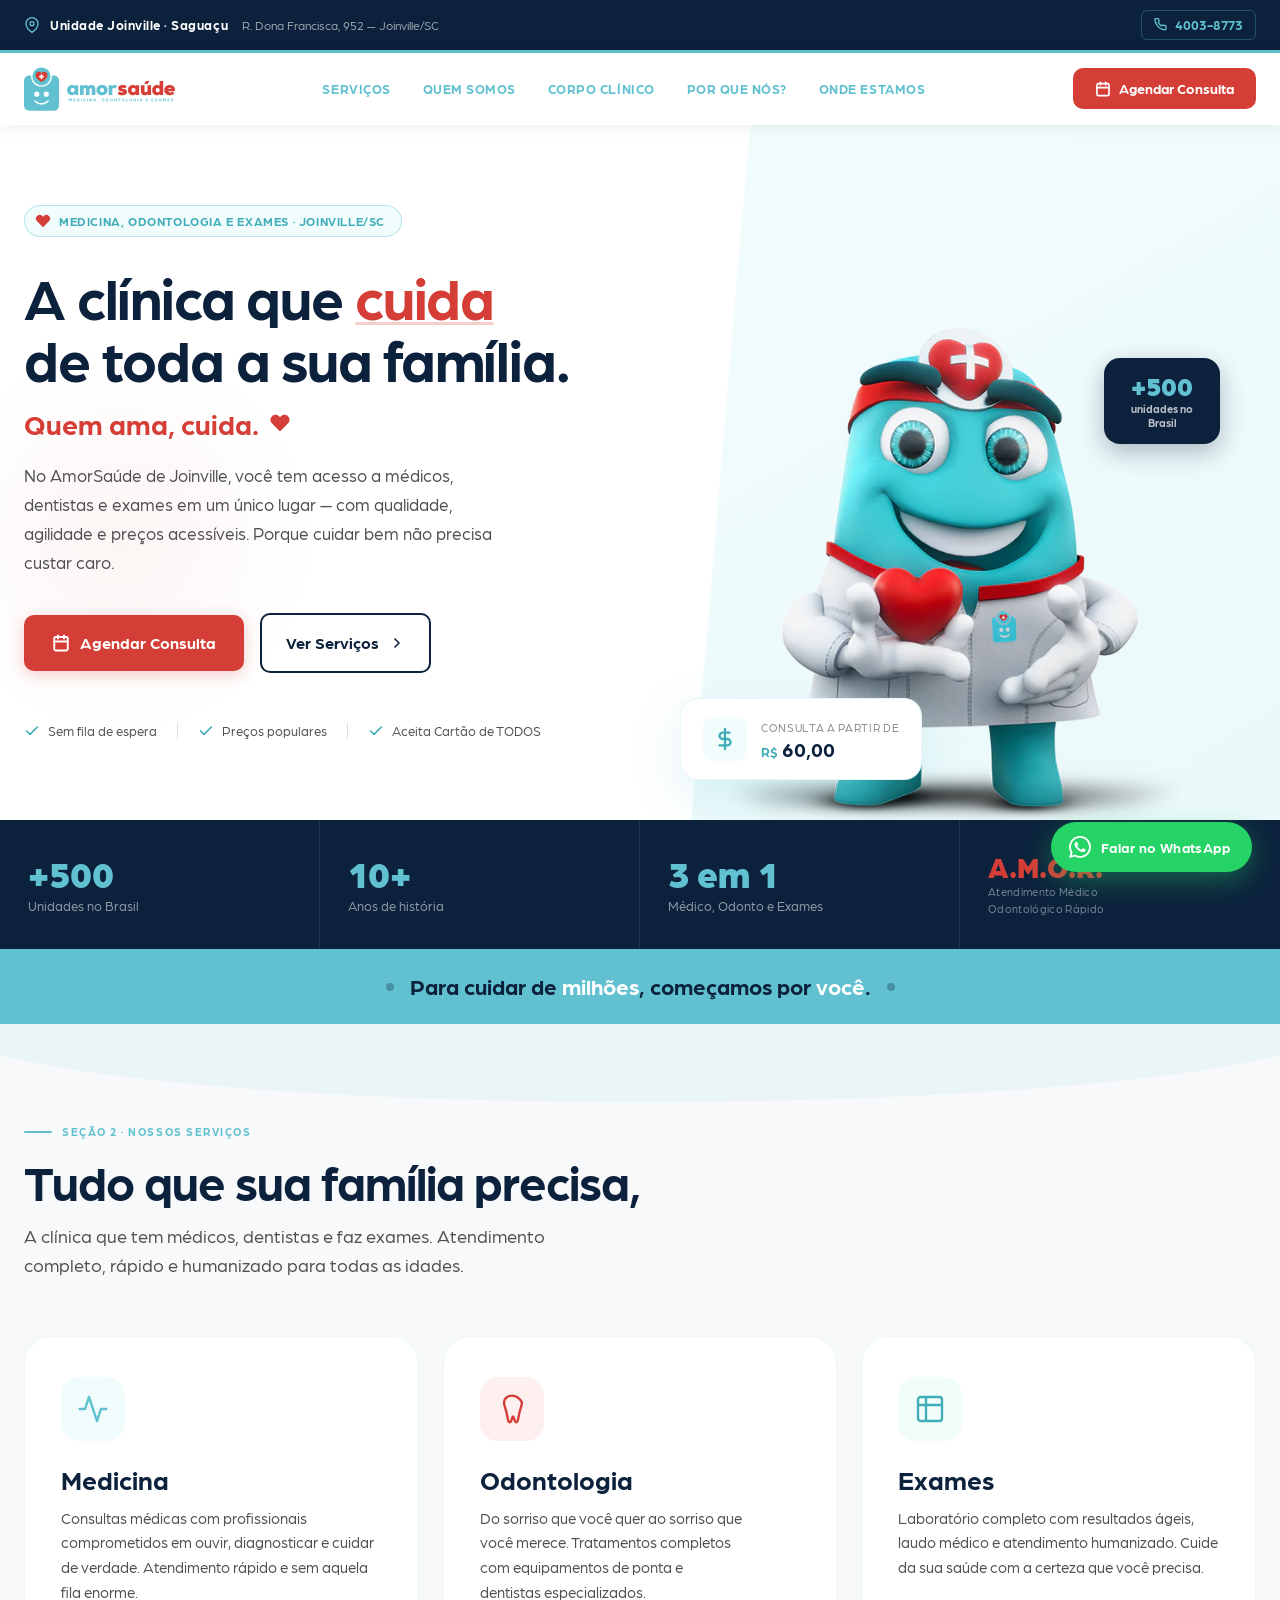
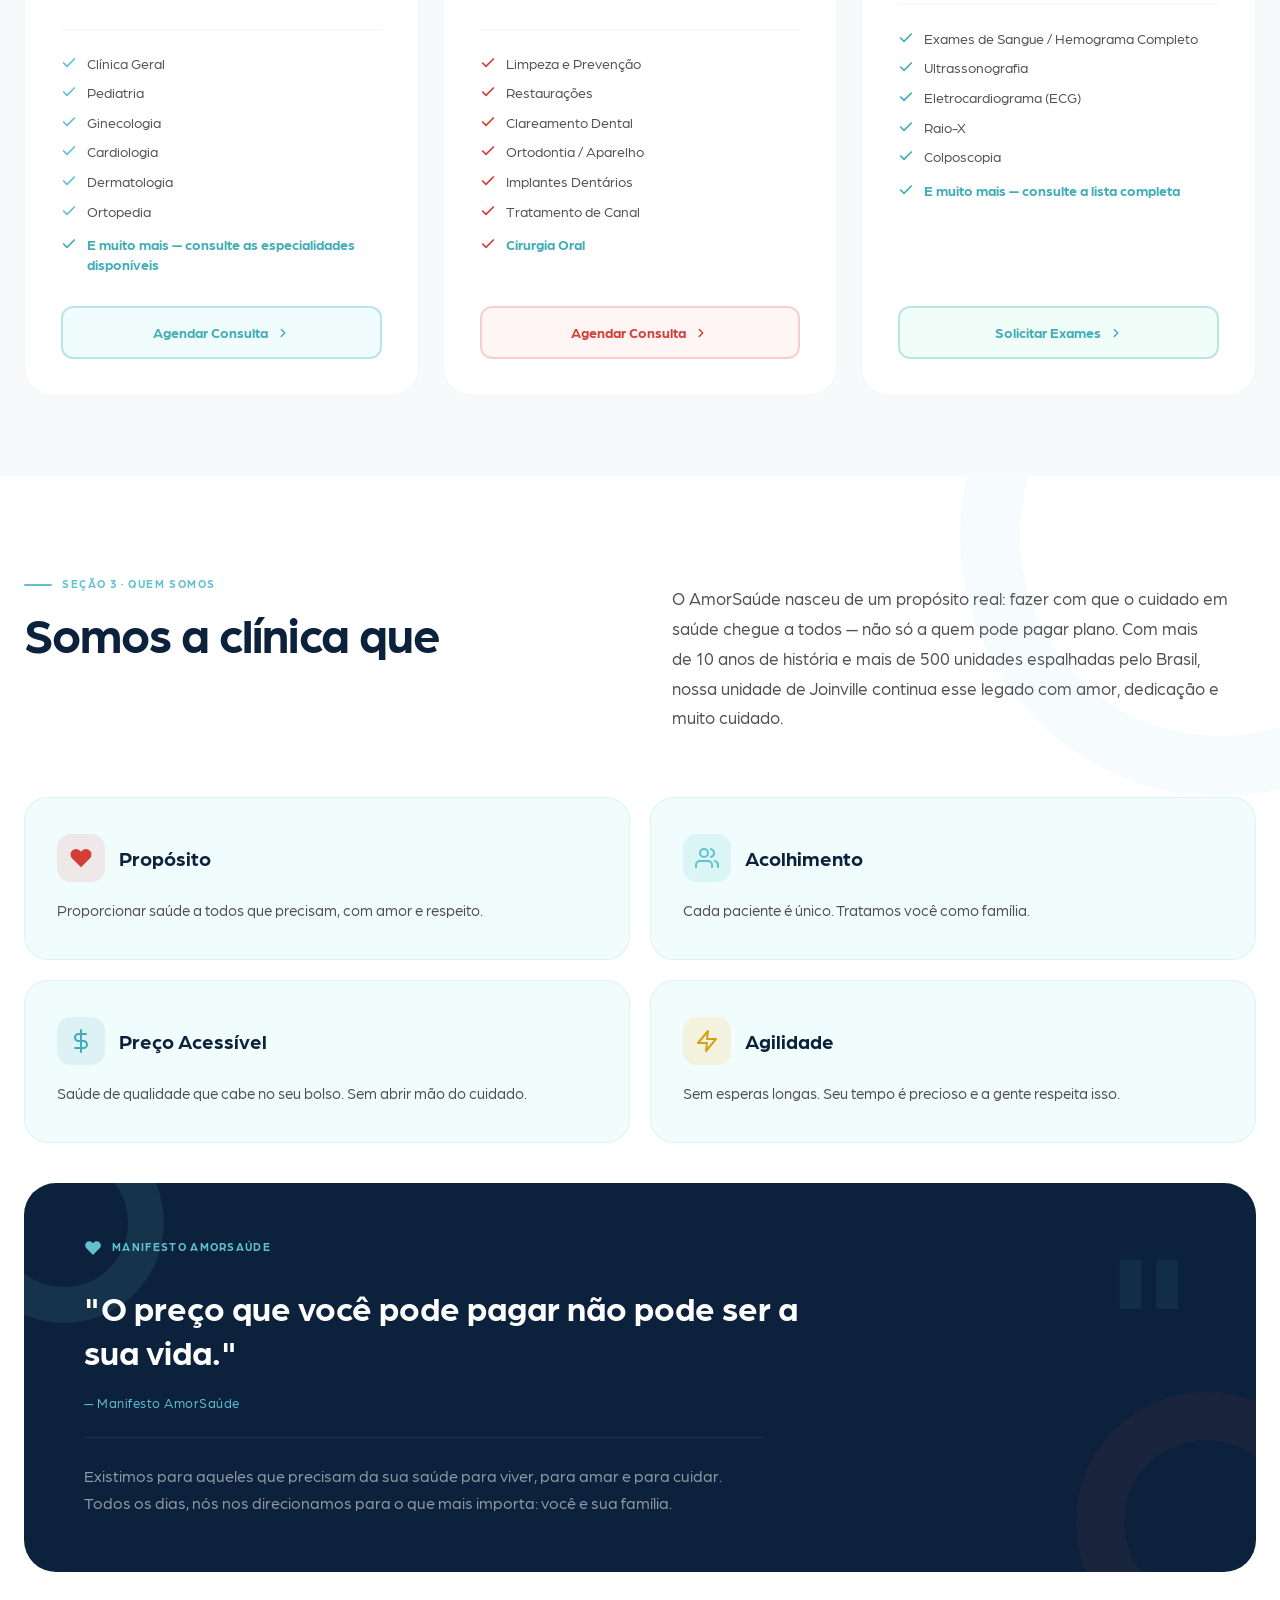
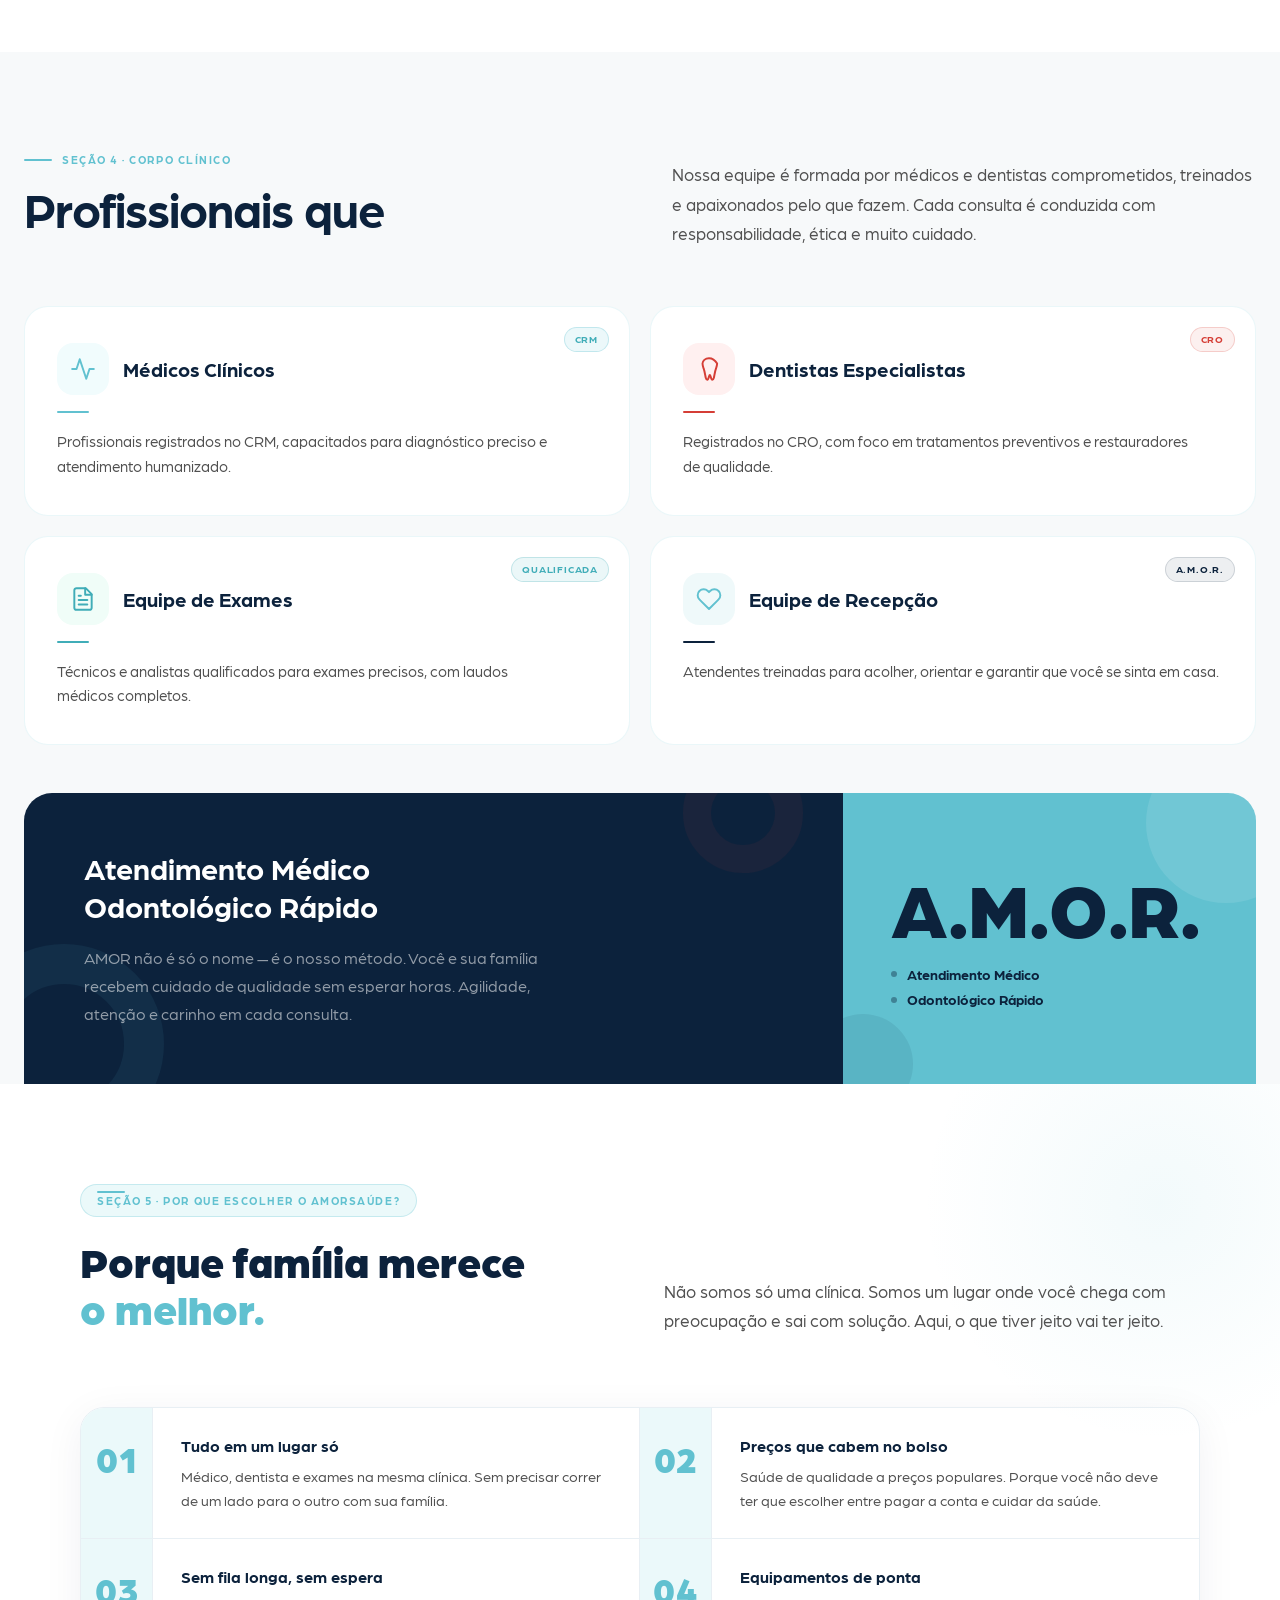
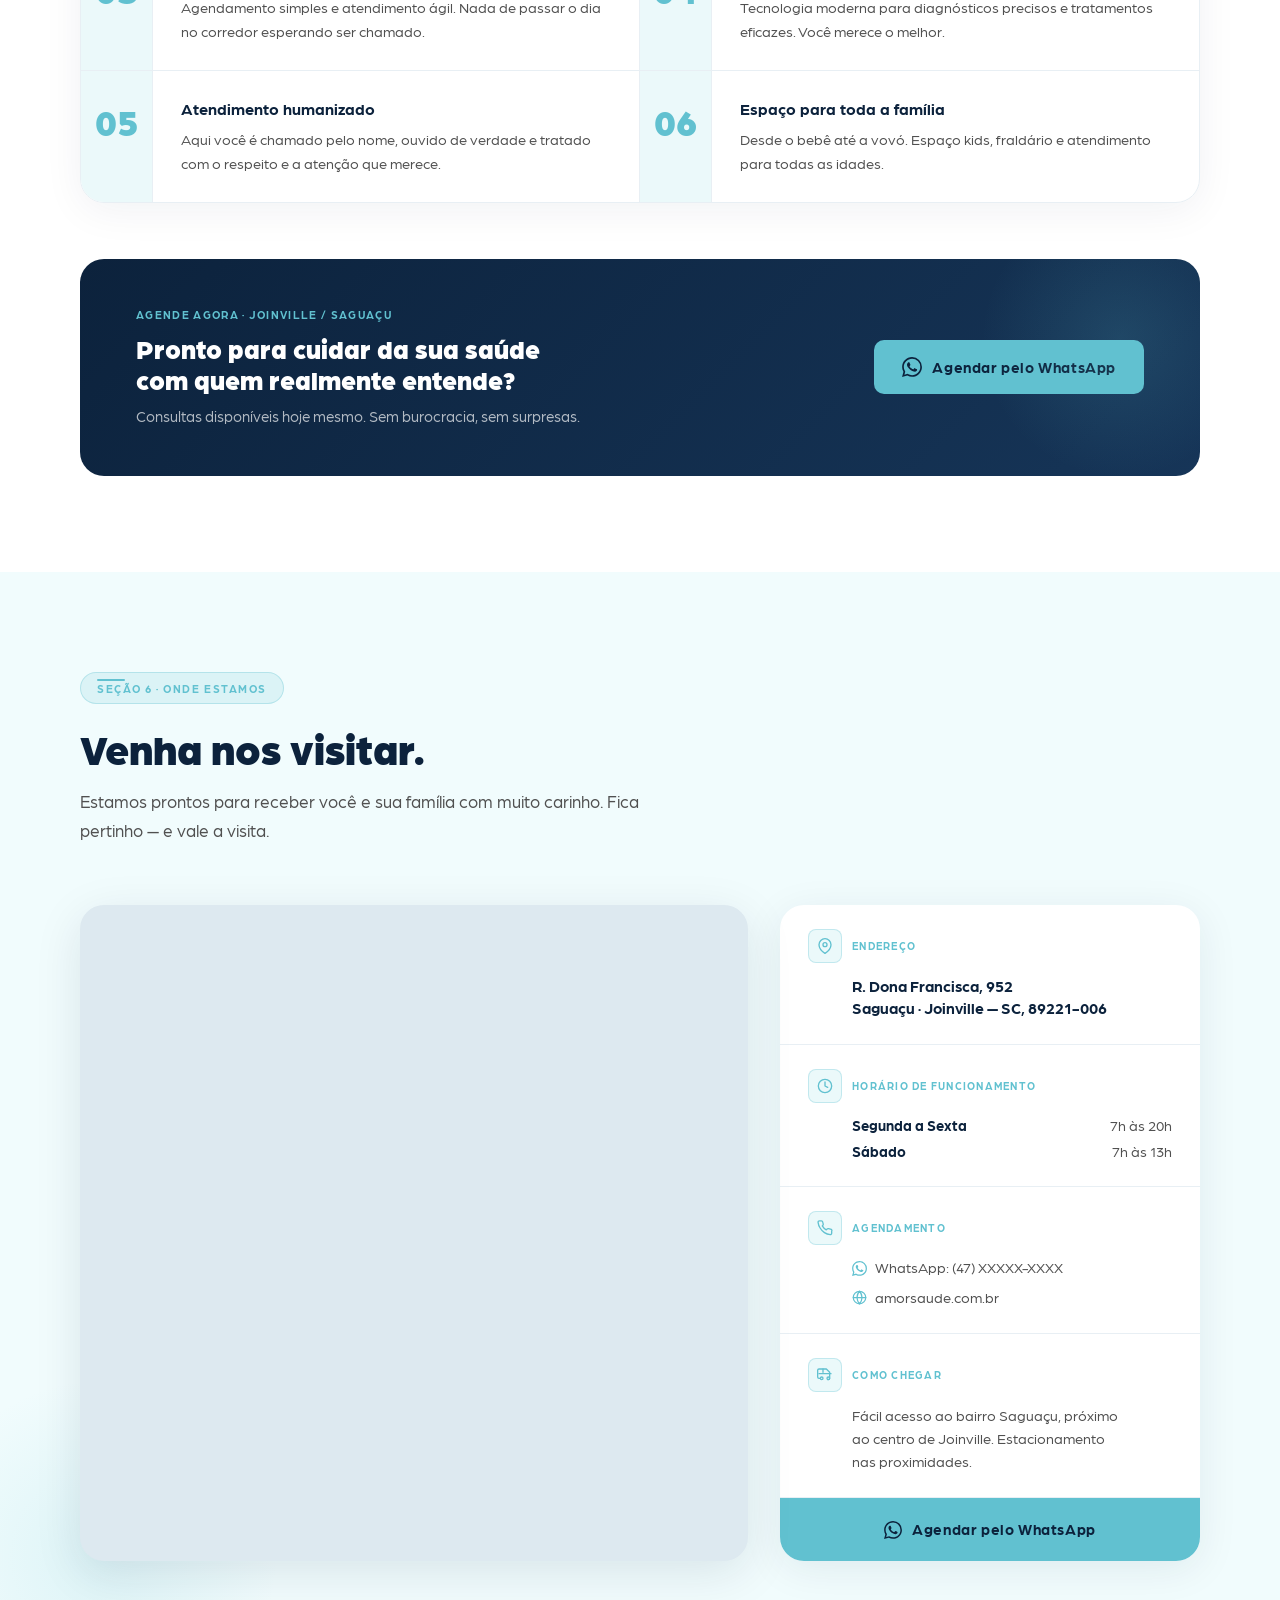
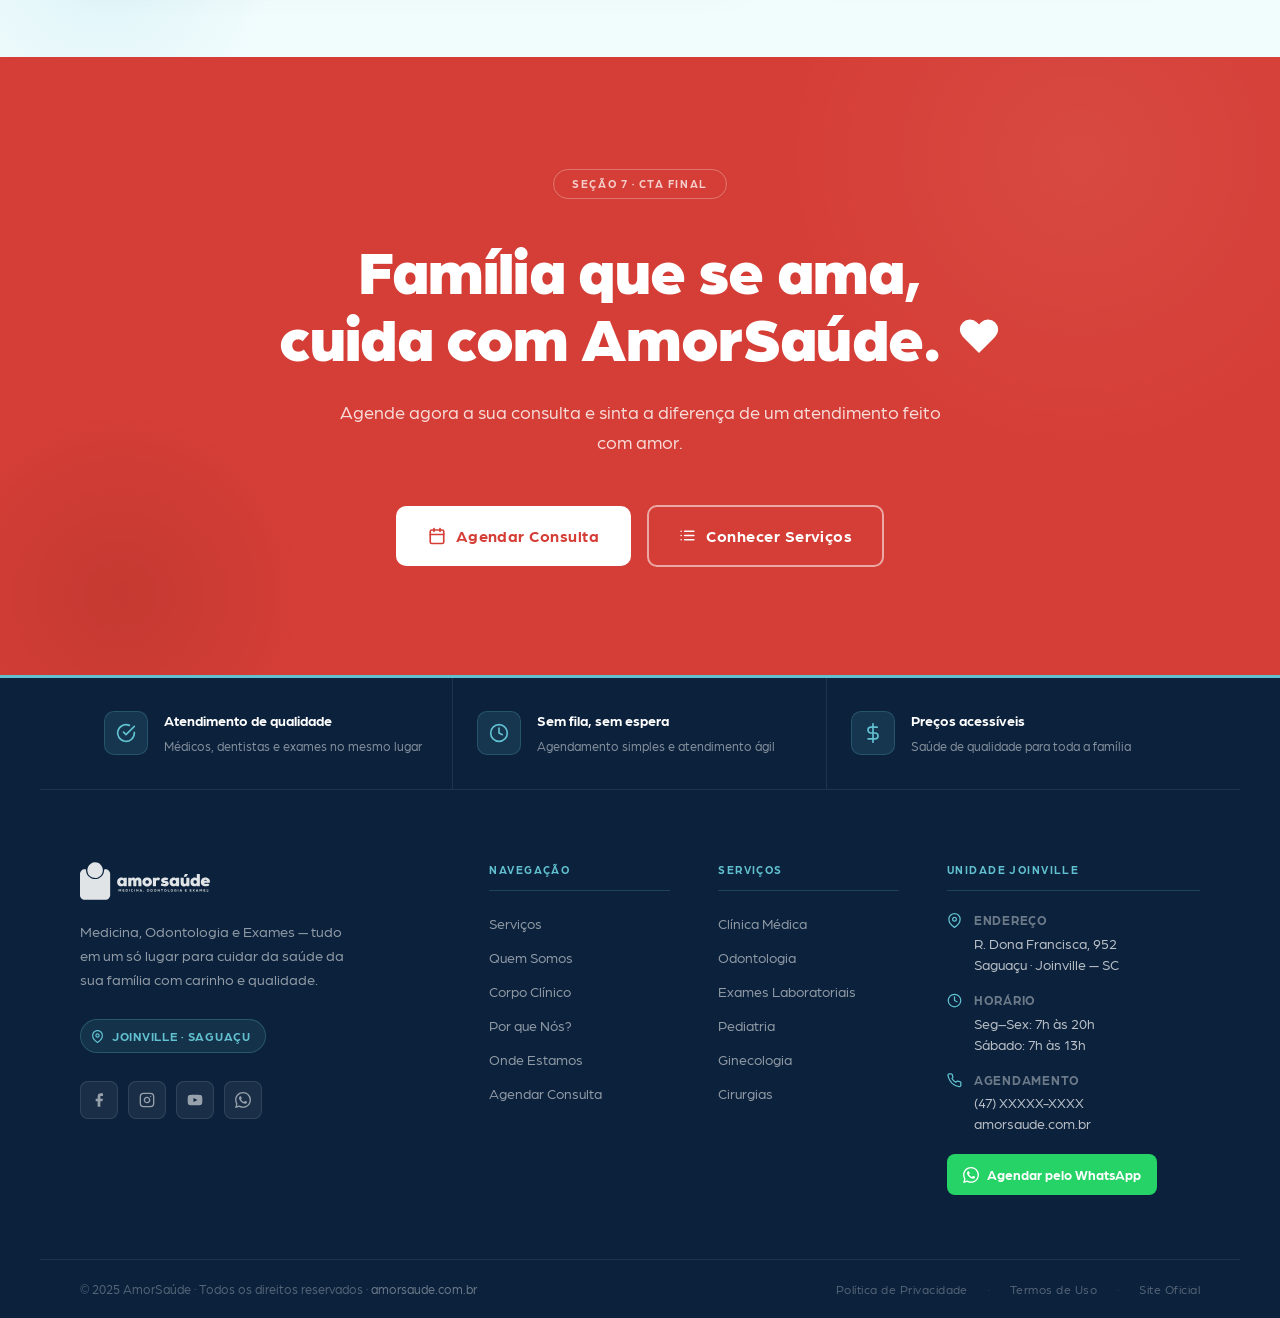
==== landing-joinville.html @ 59fdab43 "primeiro commit" ====
<!DOCTYPE html>
<html lang="pt-BR">
<head>
<meta charset="utf-8"/>
<meta name="viewport" content="width=device-width, initial-scale=1.0"/>
<title>AmorSaúde Joinville · Saguaçu — Medicina, Odontologia e Exames</title>
<meta name="description" content="No AmorSaúde de Joinville, você tem acesso a médicos, dentistas e exames em um único lugar — com qualidade, agilidade e preços acessíveis."/>

<!-- Original AmorSaúde CSS -->
<link href="Design system/amorsaude_extracted/assets/style_74e4cf314fb0.css" media="all" rel="stylesheet" type="text/css"/>

<style>
/* ================================================================
   LANDING PAGE — AmorSaúde Joinville / Saguaçu
   Dobra 1: Hero
   ================================================================ */

/* ── Reset & Base ─────────────────────────────────────────────── */
*, *::before, *::after { box-sizing: border-box; }

body {
  font-family: "arboria", sans-serif;
  background: #fff;
  margin: 0;
  color: #333;
  overflow-x: hidden;
  -webkit-font-smoothing: antialiased;
}

/* ── Custom tokens (landing-specific) ────────────────────────── */
:root {
  --lp-navy:      #0c223c;
  --lp-cyan:      #61c1d0;
  --lp-cyan-lt:   #f1fcfd;
  --lp-cyan-lt2:  #ebf9fa;
  --lp-red:       #d53e36;
  --lp-red-dark:  #9e0c08;
  --lp-green:     #40adb8;
  --lp-gray:      #505050;
  --lp-gray-lt:   #f7f9fa;
  --lp-shadow:    0 4px 24px rgba(97,193,208,0.12);
  --lp-shadow-lg: 0 16px 48px rgba(97,193,208,0.18);
  --lp-radius:    24px;
  --lp-radius-sm: 12px;
  --lp-radius-btn:10px;
  --transition:   all 0.3s ease-in-out;
}

/* ── Scrollbar ────────────────────────────────────────────────── */
::-webkit-scrollbar { width: 6px; }
::-webkit-scrollbar-track { background: var(--lp-cyan-lt); }
::-webkit-scrollbar-thumb { background: var(--lp-cyan); border-radius: 3px; }

/* ================================================================
   TOPBAR — unidade info
   ================================================================ */
.lp-topbar {
  background: var(--lp-navy);
  padding: 10px 0;
  border-bottom: 3px solid var(--lp-cyan);
}
.lp-topbar-inner {
  max-width: 1310px;
  margin: auto;
  padding: 0 24px;
  display: flex;
  align-items: center;
  justify-content: space-between;
  flex-wrap: wrap;
  gap: 8px;
}
.lp-topbar-unit {
  display: flex;
  align-items: center;
  gap: 10px;
}
.lp-topbar-unit svg {
  flex-shrink: 0;
}
.lp-topbar-unit-name {
  font-family: "arboria-bold", sans-serif;
  font-size: 13px;
  color: #fff;
  letter-spacing: 0.04em;
}
.lp-topbar-unit-addr {
  font-family: "arboria", sans-serif;
  font-size: 12px;
  color: rgba(255,255,255,0.6);
  margin-left: 4px;
}
.lp-topbar-phone {
  display: flex;
  align-items: center;
  gap: 8px;
  font-family: "arboria-bold", sans-serif;
  font-size: 13px;
  color: var(--lp-cyan);
  text-decoration: none;
  transition: var(--transition);
  border: 1px solid rgba(97,193,208,0.3);
  border-radius: 6px;
  padding: 4px 12px;
}
.lp-topbar-phone:hover {
  background: rgba(97,193,208,0.1);
  color: var(--lp-cyan);
}

/* ================================================================
   NAVBAR
   ================================================================ */
.lp-nav {
  background: #fff;
  box-shadow: 0 2px 16px rgba(0,0,0,0.07);
  position: sticky;
  top: 0;
  z-index: 999;
  padding: 14px 0;
}
.lp-nav-inner {
  max-width: 1310px;
  margin: auto;
  padding: 0 24px;
  display: flex;
  align-items: center;
  justify-content: space-between;
  gap: 20px;
}
.lp-nav-logo {
  height: 44px;
  width: auto;
  display: block;
  flex-shrink: 0;
}
.lp-nav-links {
  display: flex;
  align-items: center;
  gap: 4px;
}
.lp-nav-link {
  font-family: "arboria-bold", sans-serif;
  font-size: 13px;
  text-transform: uppercase;
  letter-spacing: 0.04em;
  color: var(--lp-cyan);
  text-decoration: none;
  padding: 8px 14px;
  border-radius: 8px;
  transition: var(--transition);
  position: relative;
}
.lp-nav-link::after {
  content: "";
  position: absolute;
  bottom: 4px;
  left: 14px;
  right: 14px;
  height: 1px;
  background: var(--lp-cyan);
  transform: scaleX(0);
  transform-origin: center;
  transition: transform 0.35s ease;
}
.lp-nav-link:hover { color: var(--lp-red); }
.lp-nav-link:hover::after { transform: scaleX(1); background: var(--lp-red); }
.lp-nav-cta {
  font-family: "arboria-bold", sans-serif;
  font-size: 14px;
  color: #fff;
  background: var(--lp-red);
  text-decoration: none;
  padding: 10px 22px;
  border-radius: var(--lp-radius-btn);
  transition: var(--transition);
  white-space: nowrap;
  display: flex;
  align-items: center;
  gap: 8px;
}
.lp-nav-cta:hover {
  background: var(--lp-red-dark);
  color: #fff;
  transform: translateY(-1px);
  box-shadow: 0 6px 18px rgba(213,62,54,0.3);
}
.lp-nav-hamburger {
  display: none;
  background: none;
  border: none;
  cursor: pointer;
  padding: 4px;
  color: var(--lp-navy);
}

/* ================================================================
   HERO SECTION
   ================================================================ */
.lp-hero {
  background: #fff;
  position: relative;
  overflow: hidden;
  padding-bottom: 0;
}

/* Decorative blobs */
.lp-hero::before {
  content: "";
  position: absolute;
  top: -120px;
  right: -120px;
  width: 580px;
  height: 580px;
  background: radial-gradient(circle, rgba(97,193,208,0.10) 0%, rgba(97,193,208,0) 70%);
  border-radius: 50%;
  pointer-events: none;
  z-index: 0;
}
.lp-hero::after {
  content: "";
  position: absolute;
  bottom: 80px;
  left: -80px;
  width: 400px;
  height: 400px;
  background: radial-gradient(circle, rgba(213,62,54,0.05) 0%, rgba(213,62,54,0) 70%);
  border-radius: 50%;
  pointer-events: none;
  z-index: 0;
}

/* Decorative vertical stripe */
.lp-hero-stripe {
  position: absolute;
  top: 0;
  right: 0;
  width: 46%;
  height: 100%;
  background: linear-gradient(150deg, var(--lp-cyan-lt) 0%, var(--lp-cyan-lt2) 100%);
  z-index: 0;
  clip-path: polygon(10% 0, 100% 0, 100% 100%, 0% 100%);
}

/* Hero inner */
.lp-hero-inner {
  max-width: 1310px;
  margin: auto;
  padding: 80px 24px 0;
  display: grid;
  grid-template-columns: 1fr 1fr;
  gap: 48px;
  align-items: center;
  position: relative;
  z-index: 1;
  min-height: 600px;
}

/* ── Left: copy ───────────────────────────────────────────────── */
.lp-hero-copy {
  padding-right: 32px;
  padding-bottom: 80px;
}

/* Badge */
.lp-hero-badge {
  display: inline-flex;
  align-items: center;
  gap: 8px;
  background: var(--lp-cyan-lt);
  border: 1px solid rgba(97,193,208,0.4);
  border-radius: 100px;
  padding: 6px 16px 6px 10px;
  font-family: "arboria-bold", sans-serif;
  font-size: 12px;
  letter-spacing: 0.05em;
  color: var(--lp-green);
  text-transform: uppercase;
  margin-bottom: 28px;
}
.lp-hero-badge svg {
  flex-shrink: 0;
}

/* H1 */
.lp-hero-h1 {
  font-family: "arboria-bold", sans-serif;
  font-size: clamp(36px, 4.5vw, 58px);
  line-height: 1.08;
  color: var(--lp-navy);
  margin: 0 0 16px;
  letter-spacing: -0.02em;
}
.lp-hero-h1 .highlight {
  color: var(--lp-red);
  position: relative;
  display: inline-block;
}
.lp-hero-h1 .highlight::after {
  content: "";
  position: absolute;
  bottom: 2px;
  left: 0;
  right: 0;
  height: 3px;
  background: var(--lp-red);
  border-radius: 2px;
  opacity: 0.25;
}

/* Impact phrase */
.lp-hero-impact {
  font-family: "arboria-bold", sans-serif;
  font-size: clamp(20px, 2.5vw, 28px);
  color: var(--lp-red);
  margin: 0 0 20px;
  display: flex;
  align-items: center;
  gap: 10px;
  line-height: 1.3;
}
.lp-hero-impact svg {
  flex-shrink: 0;
  animation: heartbeat 1.8s ease-in-out infinite;
}
@keyframes heartbeat {
  0%, 100% { transform: scale(1); }
  14% { transform: scale(1.2); }
  28% { transform: scale(1); }
  42% { transform: scale(1.15); }
  56% { transform: scale(1); }
}

/* Body */
.lp-hero-body {
  font-family: "arboria", sans-serif;
  font-size: 17px;
  line-height: 1.7;
  color: var(--lp-gray);
  margin: 0 0 36px;
  max-width: 500px;
}

/* CTAs */
.lp-hero-ctas {
  display: flex;
  align-items: center;
  gap: 16px;
  flex-wrap: wrap;
  margin-bottom: 48px;
}

.lp-btn-primary {
  display: inline-flex;
  align-items: center;
  gap: 10px;
  font-family: "arboria-bold", sans-serif;
  font-size: 16px;
  color: #fff;
  background: var(--lp-red);
  text-decoration: none;
  padding: 16px 28px;
  border-radius: var(--lp-radius-btn);
  transition: var(--transition);
  white-space: nowrap;
  cursor: pointer;
  border: none;
  box-shadow: 0 4px 16px rgba(213,62,54,0.25);
}
.lp-btn-primary:hover {
  background: var(--lp-red-dark);
  color: #fff;
  transform: translateY(-2px);
  box-shadow: 0 8px 24px rgba(213,62,54,0.35);
}

.lp-btn-secondary {
  display: inline-flex;
  align-items: center;
  gap: 10px;
  font-family: "arboria-bold", sans-serif;
  font-size: 16px;
  color: var(--lp-navy);
  background: transparent;
  text-decoration: none;
  padding: 16px 24px;
  border-radius: var(--lp-radius-btn);
  border: 2px solid var(--lp-navy);
  transition: var(--transition);
  white-space: nowrap;
  cursor: pointer;
}
.lp-btn-secondary:hover {
  background: var(--lp-navy);
  color: #fff;
}

/* Trust row (below CTAs) */
.lp-hero-trust {
  display: flex;
  align-items: center;
  gap: 20px;
  flex-wrap: wrap;
}
.lp-trust-item {
  display: flex;
  align-items: center;
  gap: 8px;
  font-family: "arboria", sans-serif;
  font-size: 13px;
  color: var(--lp-gray);
}
.lp-trust-item svg {
  color: var(--lp-green);
  flex-shrink: 0;
}
.lp-trust-divider {
  width: 1px;
  height: 16px;
  background: #ddd;
}

/* ── Right: image ─────────────────────────────────────────────── */
.lp-hero-image {
  position: relative;
  display: flex;
  align-items: flex-end;
  justify-content: center;
  height: 100%;
  min-height: 500px;
}

.lp-hero-img-wrap {
  position: relative;
  z-index: 2;
  width: 100%;
  max-width: 480px;
}

.lp-hero-img-main {
  width: 100%;
  height: auto;
  display: block;
  border-radius: var(--lp-radius) var(--lp-radius) 0 0;
  object-fit: cover;
}

/* Floating card: preço */
.lp-hero-float-card {
  position: absolute;
  bottom: 40px;
  left: -40px;
  background: #fff;
  border-radius: 18px;
  padding: 18px 22px;
  box-shadow: var(--lp-shadow-lg);
  display: flex;
  align-items: center;
  gap: 14px;
  z-index: 10;
  border: 1px solid rgba(97,193,208,0.15);
  animation: floatY 4s ease-in-out infinite;
}
@keyframes floatY {
  0%, 100% { transform: translateY(0); }
  50% { transform: translateY(-8px); }
}
.lp-float-icon {
  width: 44px;
  height: 44px;
  background: var(--lp-cyan-lt);
  border-radius: 12px;
  display: flex;
  align-items: center;
  justify-content: center;
  flex-shrink: 0;
}
.lp-float-label {
  font-family: "arboria", sans-serif;
  font-size: 11px;
  color: #888;
  text-transform: uppercase;
  letter-spacing: 0.06em;
  margin-bottom: 3px;
}
.lp-float-value {
  font-family: "arboria-bold", sans-serif;
  font-size: 20px;
  color: var(--lp-navy);
  line-height: 1;
}
.lp-float-value span {
  font-size: 13px;
  color: var(--lp-green);
}

/* Floating badge: selos */
.lp-hero-float-badge {
  position: absolute;
  top: 32px;
  right: -20px;
  background: var(--lp-navy);
  border-radius: 16px;
  padding: 14px 18px;
  box-shadow: 0 8px 24px rgba(12,34,60,0.3);
  display: flex;
  flex-direction: column;
  align-items: center;
  gap: 4px;
  z-index: 10;
  animation: floatY 4s ease-in-out infinite;
  animation-delay: 2s;
}
.lp-float-badge-number {
  font-family: "arboria-black", sans-serif;
  font-size: 26px;
  color: var(--lp-cyan);
  line-height: 1;
}
.lp-float-badge-text {
  font-family: "arboria-bold", sans-serif;
  font-size: 11px;
  color: rgba(255,255,255,0.7);
  text-align: center;
  max-width: 80px;
  line-height: 1.3;
}

/* ================================================================
   STATS BAR
   ================================================================ */
.lp-stats-bar {
  background: var(--lp-navy);
  padding: 0;
  position: relative;
  z-index: 2;
}

.lp-stats-inner {
  max-width: 1310px;
  margin: auto;
  display: grid;
  grid-template-columns: repeat(4, 1fr);
}

.lp-stat-item {
  padding: 32px 28px;
  display: flex;
  flex-direction: column;
  align-items: flex-start;
  justify-content: center;
  border-right: 1px solid rgba(255,255,255,0.08);
  position: relative;
  overflow: hidden;
  transition: var(--transition);
  cursor: default;
}
.lp-stat-item:last-child { border-right: none; }
.lp-stat-item::before {
  content: "";
  position: absolute;
  bottom: 0;
  left: 0;
  right: 0;
  height: 3px;
  background: var(--lp-cyan);
  transform: scaleX(0);
  transform-origin: left;
  transition: transform 0.4s ease;
}
.lp-stat-item:hover::before { transform: scaleX(1); }
.lp-stat-item:hover { background: rgba(97,193,208,0.06); }

.lp-stat-number {
  font-family: "arboria-black", sans-serif;
  font-size: 36px;
  line-height: 1;
  color: var(--lp-cyan);
  margin-bottom: 6px;
}
.lp-stat-label {
  font-family: "arboria", sans-serif;
  font-size: 13px;
  color: rgba(255,255,255,0.55);
  line-height: 1.4;
}
.lp-stat-acro {
  font-family: "arboria-black", sans-serif;
  font-size: 28px;
  color: var(--lp-red);
  line-height: 1;
  margin-bottom: 4px;
}
.lp-stat-acro-full {
  font-family: "arboria", sans-serif;
  font-size: 11px;
  color: rgba(255,255,255,0.45);
  letter-spacing: 0.03em;
  line-height: 1.5;
}

/* ================================================================
   CLOSING STRIP
   ================================================================ */
.lp-closing-strip {
  background: var(--lp-cyan);
  padding: 22px 24px;
  display: flex;
  align-items: center;
  justify-content: center;
  gap: 16px;
}
.lp-closing-text {
  font-family: "arboria-bold", sans-serif;
  font-size: clamp(16px, 2vw, 22px);
  color: var(--lp-navy);
  text-align: center;
  line-height: 1.4;
}
.lp-closing-text em {
  font-style: normal;
  color: #fff;
}
.lp-closing-dot {
  width: 8px;
  height: 8px;
  background: var(--lp-navy);
  border-radius: 50%;
  flex-shrink: 0;
  opacity: 0.3;
}

/* ================================================================
   RESPONSIVE
   ================================================================ */
@media (max-width: 992px) {
  .lp-hero-inner {
    grid-template-columns: 1fr;
    padding: 60px 24px 0;
    min-height: auto;
  }
  .lp-hero-stripe {
    display: none;
  }
  .lp-hero-copy {
    padding-right: 0;
    padding-bottom: 0;
  }
  .lp-hero-image {
    min-height: 380px;
    justify-content: center;
  }
  .lp-hero-float-card {
    left: 0;
    bottom: 20px;
  }
  .lp-hero-float-badge {
    right: 0;
  }
  .lp-stats-inner {
    grid-template-columns: repeat(2, 1fr);
  }
  .lp-stat-item:nth-child(2) { border-right: none; }
  .lp-stat-item:nth-child(3) { border-top: 1px solid rgba(255,255,255,0.08); }
  .lp-stat-item:nth-child(4) { border-top: 1px solid rgba(255,255,255,0.08); }
  .lp-nav-links { display: none; }
  .lp-nav-hamburger { display: flex; }
}

@media (max-width: 640px) {
  .lp-hero-h1 { font-size: 32px; }
  .lp-hero-img-wrap { max-width: 320px; }
  .lp-stats-inner { grid-template-columns: 1fr 1fr; }
  .lp-stat-item { padding: 22px 18px; }
  .lp-stat-number { font-size: 28px; }
  .lp-topbar-unit-addr { display: none; }
  .lp-hero-float-card { display: none; }
  .lp-hero-float-badge { display: none; }
  .lp-hero-trust { flex-direction: column; align-items: flex-start; gap: 10px; }
  .lp-trust-divider { display: none; }
}

@media (max-width: 480px) {
  .lp-hero-inner { padding: 40px 16px 0; }
  .lp-stats-inner { grid-template-columns: 1fr; }
  .lp-stat-item { border-right: none !important; border-bottom: 1px solid rgba(255,255,255,0.08); }
  .lp-stat-item:last-child { border-bottom: none; }
  .lp-hero-ctas { flex-direction: column; }
  .lp-btn-primary, .lp-btn-secondary { width: 100%; justify-content: center; }
}

/* ── Animate on scroll (CSS only via intersection) ────────────── */
@keyframes fadeUp {
  from { opacity: 0; transform: translateY(24px); }
  to   { opacity: 1; transform: translateY(0); }
}
.lp-anim {
  animation: fadeUp 0.7s ease both;
}
.lp-anim-d1 { animation-delay: 0.1s; }
.lp-anim-d2 { animation-delay: 0.2s; }
.lp-anim-d3 { animation-delay: 0.35s; }
.lp-anim-d4 { animation-delay: 0.5s; }
.lp-anim-d5 { animation-delay: 0.65s; }

@media (prefers-reduced-motion: reduce) {
  .lp-anim, .lp-hero-img-wrap, .lp-hero-float-card, .lp-hero-float-badge {
    animation: none !important;
    opacity: 1 !important;
    transform: none !important;
  }
}

/* ================================================================
   DOBRA 2 — Nossos Serviços
   ================================================================ */
/* (styles below dobra 2 remain) */

/* ================================================================
   DOBRA 3 — Quem Somos
   ================================================================ */
/* (dobra 3 styles inline) */

/* ================================================================
   DOBRA 4 — Corpo Clínico
   ================================================================ */

.lp-corpoclinico {
  background: var(--lp-gray-lt);
  padding: 100px 0 0;
  position: relative;
  overflow: hidden;
}

.lp-corpoclinico-inner {
  max-width: 1310px;
  margin: auto;
  padding: 0 24px;
}

/* ── Header bloco ─────────────────────────────────────────────── */
.lp-cc-header {
  display: grid;
  grid-template-columns: 1fr 1fr;
  gap: 64px;
  align-items: start;
  margin-bottom: 56px;
}

.lp-cc-intro-copy {
  font-family: "arboria", sans-serif;
  font-size: 17px;
  line-height: 1.75;
  color: var(--lp-gray);
  padding-top: 8px;
}

/* ── Credential cards grid ────────────────────────────────────── */
.lp-cred-grid {
  display: grid;
  grid-template-columns: repeat(2, 1fr);
  gap: 20px;
  margin-bottom: 0;
}

.lp-cred-card {
  background: #fff;
  border-radius: 24px;
  padding: 36px 32px;
  border: 1.5px solid rgba(97,193,208,0.13);
  display: flex;
  flex-direction: column;
  gap: 16px;
  transition: var(--transition);
  position: relative;
  overflow: hidden;
  cursor: default;
}

.lp-cred-card:hover {
  transform: translateY(-4px);
  box-shadow: 0 16px 44px rgba(97,193,208,0.14);
  border-color: rgba(97,193,208,0.32);
}

/* Credential badge (top-right corner) */
.lp-cred-badge {
  position: absolute;
  top: 20px;
  right: 20px;
  font-family: "arboria-bold", sans-serif;
  font-size: 10px;
  letter-spacing: 0.08em;
  text-transform: uppercase;
  padding: 4px 10px;
  border-radius: 100px;
}
.lp-cred-badge--crm {
  background: rgba(97,193,208,0.12);
  color: var(--lp-green);
  border: 1px solid rgba(97,193,208,0.3);
}
.lp-cred-badge--cro {
  background: rgba(213,62,54,0.08);
  color: var(--lp-red);
  border: 1px solid rgba(213,62,54,0.2);
}
.lp-cred-badge--qual {
  background: rgba(64,173,184,0.1);
  color: var(--lp-green);
  border: 1px solid rgba(64,173,184,0.25);
}
.lp-cred-badge--amor {
  background: rgba(12,34,60,0.07);
  color: var(--lp-navy);
  border: 1px solid rgba(12,34,60,0.15);
}

/* Icon + title row */
.lp-cred-head {
  display: flex;
  align-items: center;
  gap: 14px;
}

.lp-cred-icon {
  width: 52px;
  height: 52px;
  border-radius: 16px;
  display: flex;
  align-items: center;
  justify-content: center;
  flex-shrink: 0;
  transition: var(--transition);
}
.lp-cred-card:hover .lp-cred-icon { transform: scale(1.08) rotate(-5deg); }

.lp-cred-icon--medico    { background: var(--lp-cyan-lt); }
.lp-cred-icon--dentista  { background: #fff0f0; }
.lp-cred-icon--exames    { background: #f0fdf8; }
.lp-cred-icon--recepcao  { background: rgba(97,193,208,0.10); }

.lp-cred-title {
  font-family: "arboria-bold", sans-serif;
  font-size: 20px;
  color: var(--lp-navy);
  line-height: 1.2;
}

.lp-cred-desc {
  font-family: "arboria", sans-serif;
  font-size: 15px;
  line-height: 1.65;
  color: var(--lp-gray);
  margin: 0;
}

/* Subtle divider */
.lp-cred-divider {
  width: 32px;
  height: 2px;
  border-radius: 2px;
}
.lp-cred-divider--medico   { background: var(--lp-cyan); }
.lp-cred-divider--dentista { background: var(--lp-red); }
.lp-cred-divider--exames   { background: var(--lp-green); }
.lp-cred-divider--recepcao { background: var(--lp-navy); }

/* ── A.M.O.R. Banner ──────────────────────────────────────────── */
.lp-amor-banner {
  display: grid;
  grid-template-columns: 1fr auto;
  margin-top: 48px;
  border-radius: 28px 28px 0 0;
  overflow: hidden;
  position: relative;
}

/* Left: navy */
.lp-amor-left {
  background: var(--lp-navy);
  padding: 56px 56px 56px 60px;
  position: relative;
  overflow: hidden;
}

/* Decorative circle left */
.lp-amor-left::before {
  content: "";
  position: absolute;
  bottom: -60px;
  left: -60px;
  width: 200px;
  height: 200px;
  border: 40px solid rgba(97,193,208,0.08);
  border-radius: 50%;
  pointer-events: none;
}
.lp-amor-left::after {
  content: "";
  position: absolute;
  top: -40px;
  right: 40px;
  width: 120px;
  height: 120px;
  border: 28px solid rgba(213,62,54,0.07);
  border-radius: 50%;
  pointer-events: none;
}

.lp-amor-left-title {
  font-family: "arboria-bold", sans-serif;
  font-size: clamp(22px, 2.5vw, 30px);
  color: #fff;
  line-height: 1.25;
  margin-bottom: 20px;
  position: relative;
  z-index: 1;
}

.lp-amor-left-body {
  font-family: "arboria", sans-serif;
  font-size: 16px;
  line-height: 1.75;
  color: rgba(255,255,255,0.55);
  max-width: 460px;
  position: relative;
  z-index: 1;
}

/* Right: cyan */
.lp-amor-right {
  background: var(--lp-cyan);
  padding: 56px 56px 56px 48px;
  display: flex;
  flex-direction: column;
  align-items: flex-start;
  justify-content: center;
  min-width: 260px;
  position: relative;
  overflow: hidden;
}

/* Decorative circle right */
.lp-amor-right::before {
  content: "";
  position: absolute;
  top: -50px;
  right: -50px;
  width: 160px;
  height: 160px;
  background: rgba(255,255,255,0.10);
  border-radius: 50%;
  pointer-events: none;
}
.lp-amor-right::after {
  content: "";
  position: absolute;
  bottom: -30px;
  left: -30px;
  width: 100px;
  height: 100px;
  background: rgba(12,34,60,0.08);
  border-radius: 50%;
  pointer-events: none;
}

.lp-amor-acronym {
  font-family: "arboria-black", sans-serif;
  font-size: clamp(52px, 6vw, 80px);
  line-height: 1;
  color: var(--lp-navy);
  letter-spacing: -0.02em;
  margin-bottom: 20px;
  position: relative;
  z-index: 1;
}

.lp-amor-breakdown {
  display: flex;
  flex-direction: column;
  gap: 6px;
  position: relative;
  z-index: 1;
}

.lp-amor-breakdown-item {
  display: flex;
  align-items: center;
  gap: 10px;
  font-family: "arboria-bold", sans-serif;
  font-size: 14px;
  color: var(--lp-navy);
  line-height: 1.4;
}

.lp-amor-breakdown-dot {
  width: 6px;
  height: 6px;
  background: var(--lp-navy);
  border-radius: 50%;
  opacity: 0.4;
  flex-shrink: 0;
}

/* ── Responsive ───────────────────────────────────────────────── */
@media (max-width: 1024px) {
  .lp-cc-header    { grid-template-columns: 1fr; gap: 20px; }
  .lp-amor-banner  { grid-template-columns: 1fr; border-radius: 28px 28px 0 0; }
  .lp-amor-right   { padding: 40px 40px; align-items: center; text-align: center; }
  .lp-amor-left    { padding: 48px 40px; }
}
@media (max-width: 640px) {
  .lp-corpoclinico { padding: 72px 0 0; }
  .lp-cred-grid    { grid-template-columns: 1fr; }
  .lp-cred-card    { padding: 28px 22px; border-radius: 18px; }
  .lp-amor-left    { padding: 36px 24px; }
  .lp-amor-right   { padding: 36px 24px; }
  .lp-amor-acronym { font-size: 56px; }
}

.lp-quemsomos {
  background: #fff;
  padding: 100px 0 80px;
  position: relative;
  overflow: hidden;
}

/* Faint decorative arc top-right */
.lp-quemsomos::after {
  content: "";
  position: absolute;
  top: -200px;
  right: -200px;
  width: 520px;
  height: 520px;
  border: 60px solid rgba(97,193,208,0.06);
  border-radius: 50%;
  pointer-events: none;
}

.lp-quemsomos-inner {
  max-width: 1310px;
  margin: auto;
  padding: 0 24px;
}

/* ── Intro block (header + text side by side on desktop) ──────── */
.lp-qs-intro {
  display: grid;
  grid-template-columns: 1fr 1fr;
  gap: 64px;
  align-items: start;
  margin-bottom: 64px;
}

.lp-qs-intro-copy {
  font-family: "arboria", sans-serif;
  font-size: 17px;
  line-height: 1.75;
  color: var(--lp-gray);
  padding-top: 8px;
}

/* ── 4 Pilares grid ───────────────────────────────────────────── */
.lp-pilares-grid {
  display: grid;
  grid-template-columns: repeat(2, 1fr);
  gap: 20px;
  margin-bottom: 40px;
}

.lp-pilar-card {
  background: var(--lp-cyan-lt);
  border-radius: 24px;
  padding: 36px 32px;
  border: 1.5px solid rgba(97,193,208,0.15);
  transition: var(--transition);
  cursor: default;
  position: relative;
  overflow: hidden;
}

.lp-pilar-card::before {
  content: "";
  position: absolute;
  bottom: -40px;
  right: -40px;
  width: 100px;
  height: 100px;
  border-radius: 50%;
  opacity: 0;
  transition: var(--transition);
}

.lp-pilar-card--proposito::before  { background: rgba(213,62,54,0.06); }
.lp-pilar-card--acolhimento::before { background: rgba(97,193,208,0.10); }
.lp-pilar-card--preco::before       { background: rgba(0,97,78,0.06); }
.lp-pilar-card--agilidade::before   { background: rgba(245,168,0,0.07); }

.lp-pilar-card:hover {
  transform: translateY(-4px);
  box-shadow: var(--lp-shadow-lg);
  border-color: rgba(97,193,208,0.35);
}
.lp-pilar-card:hover::before { opacity: 1; bottom: -20px; right: -20px; }

/* Pilar icon + title row */
.lp-pilar-head {
  display: flex;
  align-items: center;
  gap: 14px;
  margin-bottom: 16px;
}

.lp-pilar-icon {
  width: 48px;
  height: 48px;
  border-radius: 14px;
  display: flex;
  align-items: center;
  justify-content: center;
  flex-shrink: 0;
  transition: var(--transition);
}
.lp-pilar-icon--proposito  { background: rgba(213,62,54,0.10); }
.lp-pilar-icon--acolhimento { background: rgba(97,193,208,0.15); }
.lp-pilar-icon--preco       { background: rgba(64,173,184,0.12); }
.lp-pilar-icon--agilidade   { background: rgba(245,168,0,0.12); }

.lp-pilar-card:hover .lp-pilar-icon { transform: scale(1.1) rotate(-6deg); }

.lp-pilar-title {
  font-family: "arboria-bold", sans-serif;
  font-size: 20px;
  color: var(--lp-navy);
  line-height: 1.2;
}

.lp-pilar-desc {
  font-family: "arboria", sans-serif;
  font-size: 15px;
  line-height: 1.65;
  color: var(--lp-gray);
  margin: 0;
}

/* ── Manifesto / Quote card ───────────────────────────────────── */
.lp-manifesto {
  background: var(--lp-navy);
  border-radius: 32px;
  padding: 56px 60px;
  position: relative;
  overflow: hidden;
}

/* Decorative circles */
.lp-manifesto::before {
  content: "";
  position: absolute;
  top: -60px;
  left: -60px;
  width: 200px;
  height: 200px;
  border: 36px solid rgba(97,193,208,0.10);
  border-radius: 50%;
  pointer-events: none;
}
.lp-manifesto::after {
  content: "";
  position: absolute;
  bottom: -80px;
  right: -80px;
  width: 260px;
  height: 260px;
  border: 48px solid rgba(213,62,54,0.07);
  border-radius: 50%;
  pointer-events: none;
}

.lp-manifesto-heart {
  display: flex;
  align-items: center;
  gap: 10px;
  margin-bottom: 28px;
}
.lp-manifesto-heart span {
  font-family: "arboria-bold", sans-serif;
  font-size: 11px;
  letter-spacing: 0.12em;
  text-transform: uppercase;
  color: var(--lp-cyan);
}

/* Big decorative quote mark */
.lp-manifesto-quotemark {
  position: absolute;
  top: 32px;
  right: 56px;
  font-family: "arboria-black", sans-serif;
  font-size: 160px;
  line-height: 1;
  color: rgba(97,193,208,0.07);
  user-select: none;
  pointer-events: none;
  leading-trim: both;
}

.lp-manifesto-quote {
  font-family: "arboria-bold", sans-serif;
  font-size: clamp(22px, 3vw, 34px);
  line-height: 1.3;
  color: #fff;
  margin: 0 0 20px;
  position: relative;
  z-index: 1;
  max-width: 820px;
}

.lp-manifesto-attr {
  font-family: "arboria", sans-serif;
  font-size: 13px;
  color: var(--lp-cyan);
  letter-spacing: 0.04em;
  margin-bottom: 24px;
}

.lp-manifesto-body {
  font-family: "arboria", sans-serif;
  font-size: 16px;
  line-height: 1.7;
  color: rgba(255,255,255,0.55);
  max-width: 680px;
  margin: 0;
  border-top: 1px solid rgba(255,255,255,0.08);
  padding-top: 24px;
}

/* ── Responsive ───────────────────────────────────────────────── */
@media (max-width: 1024px) {
  .lp-qs-intro { grid-template-columns: 1fr; gap: 24px; }
  .lp-manifesto { padding: 44px 36px; }
  .lp-manifesto-quotemark { font-size: 100px; top: 20px; right: 32px; }
}
@media (max-width: 640px) {
  .lp-quemsomos { padding: 72px 0 60px; }
  .lp-pilares-grid { grid-template-columns: 1fr; }
  .lp-pilar-card { padding: 28px 24px; border-radius: 20px; }
  .lp-manifesto { padding: 36px 24px; border-radius: 24px; }
  .lp-manifesto-quotemark { display: none; }
  .lp-manifesto-quote { font-size: 20px; }
}

/* ── Section wrapper ──────────────────────────────────────────── */
.lp-servicos {
  background: var(--lp-gray-lt);
  padding: 100px 0 80px;
  position: relative;
  overflow: hidden;
}

/* Subtle top wave divider */
.lp-servicos::before {
  content: "";
  position: absolute;
  top: -2px;
  left: 0;
  right: 0;
  height: 80px;
  background: var(--lp-cyan);
  clip-path: ellipse(55% 100% at 50% 0%);
  opacity: 0.08;
  pointer-events: none;
}

.lp-servicos-inner {
  max-width: 1310px;
  margin: auto;
  padding: 0 24px;
}

/* ── Section header ───────────────────────────────────────────── */
.lp-sec-label {
  font-family: "arboria-bold", sans-serif;
  font-size: 11px;
  letter-spacing: 0.14em;
  text-transform: uppercase;
  color: var(--lp-cyan);
  margin-bottom: 14px;
  display: flex;
  align-items: center;
  gap: 10px;
}
.lp-sec-label::before {
  content: "";
  display: block;
  width: 28px;
  height: 2px;
  background: var(--lp-cyan);
  border-radius: 2px;
}

.lp-sec-heading {
  font-family: "arboria-bold", sans-serif;
  font-size: clamp(30px, 4vw, 48px);
  line-height: 1.08;
  color: var(--lp-navy);
  letter-spacing: -0.02em;
  margin: 0 0 16px;
}

.lp-sec-sub {
  font-family: "arboria", sans-serif;
  font-size: 18px;
  line-height: 1.6;
  color: var(--lp-gray);
  max-width: 600px;
  margin: 0 0 56px;
}

/* ── Service cards grid ───────────────────────────────────────── */
.lp-servicos-grid {
  display: grid;
  grid-template-columns: repeat(3, 1fr);
  gap: 24px;
  align-items: stretch;
}

.lp-srv-card {
  background: #fff;
  border-radius: 28px;
  padding: 40px 36px 36px;
  display: flex;
  flex-direction: column;
  border: 1.5px solid rgba(97,193,208,0.12);
  transition: var(--transition);
  position: relative;
  overflow: hidden;
  cursor: default;
}

/* Hover lift + glow */
.lp-srv-card:hover {
  transform: translateY(-6px);
  box-shadow: 0 20px 52px rgba(97,193,208,0.16);
  border-color: rgba(97,193,208,0.35);
}

/* Colored top accent bar */
.lp-srv-card::before {
  content: "";
  position: absolute;
  top: 0;
  left: 0;
  right: 0;
  height: 4px;
  border-radius: 28px 28px 0 0;
  transform: scaleX(0);
  transform-origin: left;
  transition: transform 0.4s ease;
}
.lp-srv-card:hover::before { transform: scaleX(1); }

/* Per-card accent colors */
.lp-srv-card--medicina::before  { background: linear-gradient(90deg, var(--lp-cyan), var(--lp-green)); }
.lp-srv-card--odonto::before    { background: linear-gradient(90deg, var(--lp-red), #f08); }
.lp-srv-card--exames::before    { background: linear-gradient(90deg, var(--lp-green), var(--lp-cyan)); }

/* Background glow on hover */
.lp-srv-card--medicina:hover { background: linear-gradient(160deg, #fff 60%, #f1fcfd); }
.lp-srv-card--odonto:hover   { background: linear-gradient(160deg, #fff 60%, #fff5f5); }
.lp-srv-card--exames:hover   { background: linear-gradient(160deg, #fff 60%, #f0fdf8); }

/* Icon container */
.lp-srv-icon {
  width: 64px;
  height: 64px;
  border-radius: 18px;
  display: flex;
  align-items: center;
  justify-content: center;
  margin-bottom: 24px;
  flex-shrink: 0;
  transition: var(--transition);
}
.lp-srv-icon--medicina { background: var(--lp-cyan-lt); }
.lp-srv-icon--odonto   { background: #fff0f0; }
.lp-srv-icon--exames   { background: #f0fdf8; }

.lp-srv-card:hover .lp-srv-icon {
  transform: scale(1.08) rotate(-4deg);
}

/* Card title */
.lp-srv-title {
  font-family: "arboria-bold", sans-serif;
  font-size: 26px;
  line-height: 1.1;
  color: var(--lp-navy);
  margin: 0 0 12px;
}

/* Card description */
.lp-srv-desc {
  font-family: "arboria", sans-serif;
  font-size: 15px;
  line-height: 1.65;
  color: var(--lp-gray);
  margin: 0 0 24px;
  flex-shrink: 0;
}

/* Divider */
.lp-srv-divider {
  width: 100%;
  height: 1px;
  background: var(--lp-cyan-lt2);
  margin-bottom: 24px;
  flex-shrink: 0;
}

/* Checklist */
.lp-srv-list {
  list-style: none;
  margin: 0 0 32px;
  padding: 0;
  display: flex;
  flex-direction: column;
  gap: 10px;
  flex: 1;
}
.lp-srv-list li {
  display: flex;
  align-items: flex-start;
  gap: 10px;
  font-family: "arboria", sans-serif;
  font-size: 14px;
  color: var(--lp-gray);
  line-height: 1.4;
}
.lp-srv-check {
  flex-shrink: 0;
  margin-top: 1px;
}

/* "E muito mais" item — styled differently */
.lp-srv-list li:last-child {
  color: var(--lp-green);
  font-family: "arboria-bold", sans-serif;
  margin-top: 4px;
}

/* Card CTA */
.lp-srv-cta {
  display: inline-flex;
  align-items: center;
  justify-content: center;
  gap: 8px;
  font-family: "arboria-bold", sans-serif;
  font-size: 14px;
  text-decoration: none;
  padding: 14px 20px;
  border-radius: 12px;
  transition: var(--transition);
  border: 2px solid transparent;
  cursor: pointer;
  text-align: center;
  flex-shrink: 0;
}
.lp-srv-cta--medicina {
  color: var(--lp-green);
  border-color: rgba(97,193,208,0.4);
  background: var(--lp-cyan-lt);
}
.lp-srv-cta--medicina:hover {
  background: var(--lp-cyan);
  border-color: var(--lp-cyan);
  color: #fff;
}
.lp-srv-cta--odonto {
  color: var(--lp-red);
  border-color: rgba(213,62,54,0.2);
  background: #fff5f5;
}
.lp-srv-cta--odonto:hover {
  background: var(--lp-red);
  border-color: var(--lp-red);
  color: #fff;
}
.lp-srv-cta--exames {
  color: var(--lp-green);
  border-color: rgba(64,173,184,0.3);
  background: #f0fdf8;
}
.lp-srv-cta--exames:hover {
  background: var(--lp-green);
  border-color: var(--lp-green);
  color: #fff;
}

/* ── Scroll reveal ────────────────────────────────────────────── */
.lp-reveal {
  opacity: 0;
  transform: translateY(32px);
  transition: opacity 0.65s ease, transform 0.65s ease;
}
.lp-reveal.is-visible {
  opacity: 1;
  transform: translateY(0);
}

/* ── Responsive ───────────────────────────────────────────────── */
@media (max-width: 1024px) {
  .lp-servicos-grid {
    grid-template-columns: 1fr;
    max-width: 560px;
    margin: auto;
  }
  .lp-srv-card { padding: 36px 28px 28px; }
}
@media (max-width: 640px) {
  .lp-servicos { padding: 72px 0 60px; }
  .lp-sec-heading { font-size: 28px; }
  .lp-sec-sub { font-size: 16px; margin-bottom: 40px; }
  .lp-srv-card { border-radius: 20px; padding: 28px 22px 24px; }
  .lp-srv-title { font-size: 22px; }
}

/* ================================================================
   DOBRA 5 — Por que escolher o AmorSaúde?
   ================================================================ */

.lp-porquenos {
  background: #fff;
  padding: 100px 0 96px;
  position: relative;
  overflow: hidden;
}

/* Background decorativo — mancha cyan sutil no canto superior direito */
.lp-porquenos::before {
  content: '';
  position: absolute;
  top: -120px;
  right: -120px;
  width: 480px;
  height: 480px;
  background: radial-gradient(circle, rgba(97,193,208,0.08) 0%, transparent 70%);
  border-radius: 50%;
  pointer-events: none;
}

.lp-porquenos-inner {
  max-width: 1200px;
  margin: auto;
  padding: 0 40px;
}

/* ── Cabeçalho ──────────────────────────────────────────────── */
.lp-porquenos-header {
  display: grid;
  grid-template-columns: 1fr 1fr;
  gap: 48px;
  align-items: end;
  margin-bottom: 72px;
}

.lp-porquenos-header-left .lp-sec-label {
  display: inline-block;
  font-family: "arboria-bold", sans-serif;
  font-size: 11px;
  letter-spacing: 0.14em;
  text-transform: uppercase;
  color: var(--lp-cyan);
  background: var(--lp-cyan-lt2);
  border: 1px solid rgba(97,193,208,0.28);
  border-radius: 100px;
  padding: 6px 16px;
  margin-bottom: 20px;
}

.lp-porquenos-h2 {
  font-family: "arboria-black", sans-serif;
  font-size: 42px;
  line-height: 1.12;
  color: var(--lp-navy);
  margin: 0 0 4px;
}

.lp-porquenos-h2 em {
  font-style: normal;
  color: var(--lp-cyan);
}

.lp-porquenos-intro {
  font-family: "arboria", sans-serif;
  font-size: 17px;
  line-height: 1.7;
  color: var(--lp-gray);
  margin: 0;
  padding-top: 6px;
}

/* ── Grid de diferenciais ────────────────────────────────────── */
.lp-diff-grid {
  display: grid;
  grid-template-columns: 1fr 1fr;
  gap: 0;
  border: 1.5px solid #e8eff4;
  border-radius: var(--lp-radius);
  overflow: hidden;
  box-shadow: 0 8px 40px rgba(12,34,60,0.06);
}

.lp-diff-item {
  display: grid;
  grid-template-columns: 72px 1fr;
  gap: 0;
  border-bottom: 1.5px solid #e8eff4;
  border-right: 1.5px solid #e8eff4;
  transition: background 0.25s ease;
  cursor: default;
}

/* Remove borda direita nos itens da coluna direita */
.lp-diff-item:nth-child(even) {
  border-right: none;
}

/* Remove borda inferior na última linha (itens 5 e 6) */
.lp-diff-item:nth-child(5),
.lp-diff-item:nth-child(6) {
  border-bottom: none;
}

.lp-diff-item:hover {
  background: var(--lp-cyan-lt);
}

/* Número do item */
.lp-diff-num {
  display: flex;
  align-items: flex-start;
  justify-content: center;
  padding: 32px 0 32px;
  font-family: "arboria-black", sans-serif;
  font-size: 36px;
  line-height: 1;
  color: var(--lp-cyan);
  border-right: 1.5px solid #e8eff4;
  background: var(--lp-cyan-lt2);
  transition: background 0.25s ease, color 0.25s ease;
}

.lp-diff-item:hover .lp-diff-num {
  background: rgba(97,193,208,0.18);
  color: var(--lp-navy);
}

/* Conteúdo texto */
.lp-diff-body {
  padding: 28px 28px 26px;
}

.lp-diff-title {
  font-family: "arboria-bold", sans-serif;
  font-size: 16px;
  color: var(--lp-navy);
  margin: 0 0 8px;
  line-height: 1.3;
}

.lp-diff-desc {
  font-family: "arboria", sans-serif;
  font-size: 14.5px;
  line-height: 1.65;
  color: var(--lp-gray);
  margin: 0;
}

/* ── Faixa CTA inferior ──────────────────────────────────────── */
.lp-porquenos-cta {
  margin-top: 56px;
  background: linear-gradient(135deg, var(--lp-navy) 0%, #163558 100%);
  border-radius: var(--lp-radius);
  padding: 48px 56px;
  display: flex;
  align-items: center;
  justify-content: space-between;
  gap: 32px;
  position: relative;
  overflow: hidden;
}

.lp-porquenos-cta::before {
  content: '';
  position: absolute;
  right: -60px;
  top: -60px;
  width: 280px;
  height: 280px;
  background: radial-gradient(circle, rgba(97,193,208,0.15) 0%, transparent 70%);
  border-radius: 50%;
  pointer-events: none;
}

.lp-pn-cta-text .lp-pn-cta-eyebrow {
  font-family: "arboria-bold", sans-serif;
  font-size: 11px;
  letter-spacing: 0.12em;
  text-transform: uppercase;
  color: var(--lp-cyan);
  display: block;
  margin-bottom: 10px;
}

.lp-pn-cta-text h3 {
  font-family: "arboria-black", sans-serif;
  font-size: 26px;
  color: #fff;
  margin: 0 0 8px;
  line-height: 1.2;
}

.lp-pn-cta-text p {
  font-family: "arboria", sans-serif;
  font-size: 15px;
  color: rgba(255,255,255,0.68);
  margin: 0;
  line-height: 1.6;
}

.lp-pn-cta-btn {
  display: inline-flex;
  align-items: center;
  gap: 10px;
  background: var(--lp-cyan);
  color: var(--lp-navy);
  font-family: "arboria-bold", sans-serif;
  font-size: 15px;
  letter-spacing: 0.04em;
  text-decoration: none;
  border-radius: var(--lp-radius-btn);
  padding: 16px 28px;
  white-space: nowrap;
  flex-shrink: 0;
  transition: background 0.22s ease, transform 0.18s ease, box-shadow 0.22s ease;
  cursor: pointer;
}

.lp-pn-cta-btn:hover {
  background: #fff;
  transform: translateY(-2px);
  box-shadow: 0 8px 24px rgba(97,193,208,0.35);
}

/* ── Responsive ───────────────────────────────────────────────── */
@media (max-width: 1024px) {
  .lp-porquenos-header { grid-template-columns: 1fr; gap: 24px; margin-bottom: 48px; }
  .lp-porquenos-h2 { font-size: 34px; }
  .lp-diff-grid { grid-template-columns: 1fr; }
  .lp-diff-item { border-right: none !important; }
  .lp-diff-item:nth-child(5) { border-bottom: 1.5px solid #e8eff4 !important; }
  .lp-diff-item:last-child { border-bottom: none !important; }
  .lp-porquenos-cta { flex-direction: column; padding: 40px 32px; text-align: center; }
  .lp-pn-cta-btn { width: 100%; justify-content: center; }
}

@media (max-width: 640px) {
  .lp-porquenos { padding: 72px 0 64px; }
  .lp-porquenos-inner { padding: 0 20px; }
  .lp-porquenos-h2 { font-size: 28px; }
  .lp-diff-num { font-size: 28px; width: 60px; }
  .lp-diff-body { padding: 22px 20px 20px; }
  .lp-porquenos-cta { border-radius: var(--lp-radius-sm); padding: 32px 24px; }
  .lp-pn-cta-text h3 { font-size: 22px; }
}

/* ================================================================
   DOBRA 6 — Onde Estamos
   ================================================================ */

.lp-ondeestamos {
  background: var(--lp-cyan-lt);
  padding: 100px 0 96px;
  position: relative;
  overflow: hidden;
}

/* Mancha decorativa superior esquerda */
.lp-ondeestamos::before {
  content: '';
  position: absolute;
  bottom: -80px;
  left: -80px;
  width: 360px;
  height: 360px;
  background: radial-gradient(circle, rgba(97,193,208,0.14) 0%, transparent 70%);
  border-radius: 50%;
  pointer-events: none;
}

.lp-ondeestamos-inner {
  max-width: 1200px;
  margin: auto;
  padding: 0 40px;
}

/* ── Cabeçalho ───────────────────────────────────────────────── */
.lp-onde-header {
  margin-bottom: 60px;
}

.lp-onde-header .lp-sec-label {
  display: inline-block;
  font-family: "arboria-bold", sans-serif;
  font-size: 11px;
  letter-spacing: 0.14em;
  text-transform: uppercase;
  color: var(--lp-cyan);
  background: rgba(97,193,208,0.15);
  border: 1px solid rgba(97,193,208,0.32);
  border-radius: 100px;
  padding: 6px 16px;
  margin-bottom: 20px;
}

.lp-onde-h2 {
  font-family: "arboria-black", sans-serif;
  font-size: 42px;
  line-height: 1.12;
  color: var(--lp-navy);
  margin: 0 0 16px;
}

.lp-onde-intro {
  font-family: "arboria", sans-serif;
  font-size: 17px;
  line-height: 1.7;
  color: var(--lp-gray);
  margin: 0;
  max-width: 580px;
}

/* ── Layout principal: mapa + info ─────────────────────────── */
.lp-onde-body {
  display: grid;
  grid-template-columns: 1fr 420px;
  gap: 32px;
  align-items: stretch;
}

/* ── Mapa Google Maps ─────────────────────────────────────── */
.lp-onde-map-wrap {
  border-radius: var(--lp-radius);
  overflow: hidden;
  box-shadow: 0 12px 48px rgba(12,34,60,0.1);
  min-height: 480px;
  background: #dde9f0;
  position: relative;
}

.lp-onde-map-wrap iframe {
  width: 100%;
  height: 100%;
  min-height: 480px;
  border: none;
  display: block;
}

/* ── Painel de informações ─────────────────────────────────── */
.lp-onde-info {
  display: flex;
  flex-direction: column;
  gap: 0;
  background: #fff;
  border-radius: var(--lp-radius);
  box-shadow: 0 8px 40px rgba(12,34,60,0.08);
  overflow: hidden;
}

/* Cada grupo de info */
.lp-info-group {
  padding: 24px 28px;
  border-bottom: 1px solid #e8eff4;
  transition: background 0.2s ease;
}

.lp-info-group:last-child {
  border-bottom: none;
}

.lp-info-group:hover {
  background: var(--lp-cyan-lt);
}

/* Cabeçalho do grupo */
.lp-info-group-head {
  display: flex;
  align-items: center;
  gap: 10px;
  margin-bottom: 12px;
}

.lp-info-group-icon {
  width: 34px;
  height: 34px;
  border-radius: 8px;
  background: var(--lp-cyan-lt2);
  border: 1px solid rgba(97,193,208,0.3);
  display: flex;
  align-items: center;
  justify-content: center;
  flex-shrink: 0;
  color: var(--lp-cyan);
}

.lp-info-group-label {
  font-family: "arboria-bold", sans-serif;
  font-size: 10.5px;
  letter-spacing: 0.12em;
  text-transform: uppercase;
  color: var(--lp-cyan);
}

/* Conteúdo */
.lp-info-group-content {
  padding-left: 44px;
}

.lp-info-address {
  font-family: "arboria-bold", sans-serif;
  font-size: 15.5px;
  color: var(--lp-navy);
  line-height: 1.45;
  margin: 0;
}

.lp-info-hours {
  list-style: none;
  margin: 0;
  padding: 0;
  display: flex;
  flex-direction: column;
  gap: 4px;
}

.lp-info-hours li {
  font-family: "arboria", sans-serif;
  font-size: 14.5px;
  color: var(--lp-gray);
  display: flex;
  justify-content: space-between;
  gap: 16px;
}

.lp-info-hours li strong {
  font-family: "arboria-bold", sans-serif;
  color: var(--lp-navy);
}

.lp-info-contact-list {
  display: flex;
  flex-direction: column;
  gap: 8px;
}

.lp-info-contact-item {
  display: flex;
  align-items: center;
  gap: 8px;
  font-family: "arboria", sans-serif;
  font-size: 14.5px;
  color: var(--lp-gray);
  text-decoration: none;
  transition: color 0.2s ease;
}

.lp-info-contact-item:hover {
  color: var(--lp-navy);
}

.lp-info-contact-item svg {
  flex-shrink: 0;
  color: var(--lp-cyan);
}

.lp-info-como-chegar {
  font-family: "arboria", sans-serif;
  font-size: 14.5px;
  line-height: 1.6;
  color: var(--lp-gray);
  margin: 0;
}

/* Botão CTA dentro do painel */
.lp-onde-cta-btn {
  display: flex;
  align-items: center;
  justify-content: center;
  gap: 10px;
  background: var(--lp-cyan);
  color: var(--lp-navy);
  font-family: "arboria-bold", sans-serif;
  font-size: 15px;
  letter-spacing: 0.04em;
  text-decoration: none;
  padding: 20px 24px;
  transition: background 0.22s ease, color 0.22s ease;
  cursor: pointer;
}

.lp-onde-cta-btn:hover {
  background: var(--lp-navy);
  color: #fff;
}

.lp-onde-cta-btn svg {
  flex-shrink: 0;
}

/* ── Responsive ──────────────────────────────────────────────── */
@media (max-width: 1024px) {
  .lp-onde-body { grid-template-columns: 1fr; }
  .lp-onde-map-wrap { min-height: 380px; }
  .lp-onde-map-wrap iframe { min-height: 380px; }
  .lp-onde-h2 { font-size: 34px; }
}

@media (max-width: 640px) {
  .lp-ondeestamos { padding: 72px 0 64px; }
  .lp-ondeestamos-inner { padding: 0 20px; }
  .lp-onde-h2 { font-size: 28px; }
  .lp-onde-map-wrap { min-height: 280px; border-radius: var(--lp-radius-sm); }
  .lp-onde-map-wrap iframe { min-height: 280px; }
  .lp-onde-info { border-radius: var(--lp-radius-sm); }
  .lp-info-group { padding: 20px 20px; }
  .lp-info-group-content { padding-left: 0; }
}

/* ================================================================
   DOBRA 7 — CTA Final (Banner de Fechamento)
   ================================================================ */

.lp-ctafinal {
  background: var(--lp-red);
  padding: 112px 0 108px;
  position: relative;
  overflow: hidden;
}

/* Círculos decorativos de fundo */
.lp-ctafinal::before,
.lp-ctafinal::after {
  content: '';
  position: absolute;
  border-radius: 50%;
  pointer-events: none;
}
.lp-ctafinal::before {
  width: 600px;
  height: 600px;
  background: radial-gradient(circle, rgba(255,255,255,0.06) 0%, transparent 70%);
  top: -200px;
  right: -100px;
}
.lp-ctafinal::after {
  width: 400px;
  height: 400px;
  background: radial-gradient(circle, rgba(0,0,0,0.08) 0%, transparent 70%);
  bottom: -120px;
  left: -80px;
}

.lp-ctafinal-inner {
  max-width: 900px;
  margin: auto;
  padding: 0 40px;
  text-align: center;
  position: relative;
  z-index: 1;
}

/* ── Eyebrow label ────────────────────────────────────────── */
.lp-cta-eyebrow {
  display: inline-block;
  font-family: "arboria-bold", sans-serif;
  font-size: 11px;
  letter-spacing: 0.14em;
  text-transform: uppercase;
  color: rgba(255,255,255,0.75);
  border: 1px solid rgba(255,255,255,0.28);
  border-radius: 100px;
  padding: 6px 18px;
  margin-bottom: 36px;
}

/* ── Heading principal ─────────────────────────────────────── */
.lp-cta-headline {
  font-family: "arboria-black", sans-serif;
  font-size: 62px;
  line-height: 1.08;
  color: #fff;
  margin: 0 0 8px;
  letter-spacing: -0.01em;
}

/* Linha 2 com coração inline */
.lp-cta-headline-line2 {
  display: flex;
  align-items: center;
  justify-content: center;
  gap: 16px;
  flex-wrap: wrap;
}

/* Coração SVG animado */
.lp-cta-heart {
  color: #fff;
  display: inline-flex;
  animation: lp-heartbeat 1.4s ease-in-out infinite;
  flex-shrink: 0;
}

@keyframes lp-heartbeat {
  0%, 100% { transform: scale(1); }
  14%       { transform: scale(1.22); }
  28%       { transform: scale(1); }
  42%       { transform: scale(1.16); }
  70%       { transform: scale(1); }
}

/* ── Sub-texto ────────────────────────────────────────────── */
.lp-cta-sub {
  font-family: "arboria", sans-serif;
  font-size: 18px;
  line-height: 1.65;
  color: rgba(255,255,255,0.82);
  margin: 28px auto 0;
  max-width: 620px;
}

/* ── Grupo de botões ──────────────────────────────────────── */
.lp-cta-btns {
  display: flex;
  align-items: center;
  justify-content: center;
  gap: 16px;
  margin-top: 48px;
  flex-wrap: wrap;
}

/* Botão primário — branco sólido */
.lp-cta-btn-primary {
  display: inline-flex;
  align-items: center;
  gap: 10px;
  background: #fff;
  color: var(--lp-red);
  font-family: "arboria-bold", sans-serif;
  font-size: 16px;
  letter-spacing: 0.03em;
  text-decoration: none;
  border-radius: var(--lp-radius-btn);
  padding: 18px 32px;
  transition: background 0.22s ease, transform 0.18s ease, box-shadow 0.22s ease;
  cursor: pointer;
  white-space: nowrap;
}

.lp-cta-btn-primary:hover {
  background: var(--lp-navy);
  color: #fff;
  transform: translateY(-2px);
  box-shadow: 0 10px 32px rgba(0,0,0,0.22);
}

/* Botão secundário — contorno branco */
.lp-cta-btn-secondary {
  display: inline-flex;
  align-items: center;
  gap: 10px;
  background: transparent;
  color: #fff;
  font-family: "arboria-bold", sans-serif;
  font-size: 16px;
  letter-spacing: 0.03em;
  text-decoration: none;
  border: 2px solid rgba(255,255,255,0.55);
  border-radius: var(--lp-radius-btn);
  padding: 17px 30px;
  transition: background 0.22s ease, border-color 0.22s ease, transform 0.18s ease;
  cursor: pointer;
  white-space: nowrap;
}

.lp-cta-btn-secondary:hover {
  background: rgba(255,255,255,0.12);
  border-color: rgba(255,255,255,0.9);
  transform: translateY(-2px);
}

/* ── Responsive ───────────────────────────────────────────── */
@media (max-width: 768px) {
  .lp-ctafinal { padding: 80px 0 76px; }
  .lp-cta-headline { font-size: 44px; }
  .lp-cta-heart svg { width: 36px; height: 36px; }
  .lp-cta-sub { font-size: 16px; }
  .lp-cta-btns { flex-direction: column; }
  .lp-cta-btn-primary,
  .lp-cta-btn-secondary { width: 100%; justify-content: center; }
}

@media (max-width: 480px) {
  .lp-ctafinal-inner { padding: 0 20px; }
  .lp-cta-headline { font-size: 34px; }
  .lp-cta-headline-line2 { gap: 10px; }
  .lp-cta-heart svg { width: 30px; height: 30px; }
  .lp-cta-sub { font-size: 15px; margin-top: 20px; }
  .lp-cta-btns { margin-top: 36px; gap: 12px; }
}

@media (prefers-reduced-motion: reduce) {
  .lp-cta-heart { animation: none; }
}

/* ================================================================
   WHATSAPP FLOAT — fixo canto inferior direito
   ================================================================ */

.lp-wa-float {
  position: fixed;
  bottom: 28px;
  right: 28px;
  z-index: 9999;
  display: flex;
  align-items: center;
  gap: 10px;
  background: #25D366;
  color: #fff;
  font-family: "arboria-bold", sans-serif;
  font-size: 14px;
  letter-spacing: 0.03em;
  text-decoration: none;
  border-radius: 56px;
  padding: 14px 22px 14px 18px;
  box-shadow: 0 8px 28px rgba(37,211,102,0.38);
  transition: background 0.22s ease, transform 0.2s ease, box-shadow 0.22s ease;
  cursor: pointer;
}

.lp-wa-float:hover {
  background: #1da851;
  transform: translateY(-3px);
  box-shadow: 0 14px 36px rgba(37,211,102,0.48);
}

.lp-wa-float:focus-visible {
  outline: 3px solid #25D366;
  outline-offset: 3px;
}

/* Pulso de entrada ao carregar */
@keyframes lp-wa-pop {
  0%   { opacity: 0; transform: scale(0.7) translateY(12px); }
  70%  { transform: scale(1.06) translateY(-2px); }
  100% { opacity: 1; transform: scale(1) translateY(0); }
}

.lp-wa-float {
  animation: lp-wa-pop 0.55s cubic-bezier(0.34, 1.56, 0.64, 1) 1.2s both;
}

@media (max-width: 480px) {
  .lp-wa-float { bottom: 20px; right: 16px; padding: 13px 16px 13px 14px; font-size: 13px; }
}

@media (prefers-reduced-motion: reduce) {
  .lp-wa-float { animation: none; }
}

/* ================================================================
   FOOTER — AmorSaúde Joinville
   ================================================================ */

/* ── Pre-footer: faixa de reforço de confiança ───────────────── */
.lp-prefooter {
  background: var(--lp-navy);
  border-top: 3px solid var(--lp-cyan);
  padding: 0;
}

.lp-prefooter-inner {
  max-width: 1200px;
  margin: auto;
  padding: 0 40px;
  display: grid;
  grid-template-columns: repeat(3, 1fr);
  border-bottom: 1px solid rgba(255,255,255,0.08);
}

.lp-prefooter-item {
  display: flex;
  align-items: center;
  gap: 16px;
  padding: 32px 24px;
  border-right: 1px solid rgba(255,255,255,0.08);
  transition: background 0.2s ease;
}

.lp-prefooter-item:last-child {
  border-right: none;
}

.lp-prefooter-item:hover {
  background: rgba(97,193,208,0.05);
}

.lp-pf-icon {
  width: 44px;
  height: 44px;
  border-radius: 10px;
  background: rgba(97,193,208,0.12);
  border: 1px solid rgba(97,193,208,0.22);
  display: flex;
  align-items: center;
  justify-content: center;
  flex-shrink: 0;
  color: var(--lp-cyan);
}

.lp-pf-text strong {
  display: block;
  font-family: "arboria-bold", sans-serif;
  font-size: 14px;
  color: #fff;
  margin-bottom: 2px;
}

.lp-pf-text span {
  font-family: "arboria", sans-serif;
  font-size: 12.5px;
  color: rgba(255,255,255,0.5);
  line-height: 1.45;
}

/* ── Main footer ─────────────────────────────────────────────── */
.lp-footer {
  background: var(--lp-navy);
  padding: 72px 0 0;
}

.lp-footer-grid {
  max-width: 1200px;
  margin: auto;
  padding: 0 40px;
  display: grid;
  grid-template-columns: 2fr 1fr 1fr 1.4fr;
  gap: 48px;
  padding-bottom: 64px;
  border-bottom: 1px solid rgba(255,255,255,0.08);
}

/* ── Col 1: Marca ─────────────────────────────────────────────── */
.lp-footer-brand {}

.lp-footer-logo {
  height: 38px;
  width: auto;
  display: block;
  margin-bottom: 20px;
}

.lp-footer-tagline {
  font-family: "arboria", sans-serif;
  font-size: 14.5px;
  line-height: 1.65;
  color: rgba(255,255,255,0.55);
  margin: 0 0 28px;
  max-width: 280px;
}

/* Badge unidade */
.lp-footer-unit-badge {
  display: inline-flex;
  align-items: center;
  gap: 8px;
  background: rgba(97,193,208,0.1);
  border: 1px solid rgba(97,193,208,0.25);
  border-radius: 100px;
  padding: 7px 14px 7px 10px;
  margin-bottom: 28px;
}

.lp-footer-unit-badge svg {
  color: var(--lp-cyan);
  flex-shrink: 0;
}

.lp-footer-unit-badge span {
  font-family: "arboria-bold", sans-serif;
  font-size: 12px;
  letter-spacing: 0.06em;
  text-transform: uppercase;
  color: var(--lp-cyan);
}

/* Redes sociais */
.lp-footer-social {
  display: flex;
  align-items: center;
  gap: 10px;
}

.lp-footer-social-link {
  width: 38px;
  height: 38px;
  border-radius: 8px;
  background: rgba(255,255,255,0.06);
  border: 1px solid rgba(255,255,255,0.1);
  display: flex;
  align-items: center;
  justify-content: center;
  color: rgba(255,255,255,0.55);
  text-decoration: none;
  transition: background 0.2s ease, color 0.2s ease, border-color 0.2s ease, transform 0.18s ease;
  cursor: pointer;
}

.lp-footer-social-link:hover {
  background: var(--lp-cyan);
  border-color: var(--lp-cyan);
  color: var(--lp-navy);
  transform: translateY(-2px);
}

/* ── Cols 2 & 3: Links ────────────────────────────────────────── */
.lp-footer-col-title {
  font-family: "arboria-bold", sans-serif;
  font-size: 11px;
  letter-spacing: 0.13em;
  text-transform: uppercase;
  color: var(--lp-cyan);
  margin: 0 0 20px;
  padding-bottom: 12px;
  border-bottom: 1px solid rgba(97,193,208,0.2);
}

.lp-footer-links {
  list-style: none;
  margin: 0;
  padding: 0;
  display: flex;
  flex-direction: column;
  gap: 10px;
}

.lp-footer-links a {
  font-family: "arboria", sans-serif;
  font-size: 14px;
  color: rgba(255,255,255,0.55);
  text-decoration: none;
  transition: color 0.18s ease, padding-left 0.18s ease;
  display: inline-block;
}

.lp-footer-links a:hover {
  color: #fff;
  padding-left: 4px;
}

/* ── Col 4: Contato ───────────────────────────────────────────── */
.lp-footer-contact-list {
  display: flex;
  flex-direction: column;
  gap: 16px;
}

.lp-footer-contact-item {
  display: flex;
  align-items: flex-start;
  gap: 12px;
}

.lp-footer-contact-item svg {
  color: var(--lp-cyan);
  flex-shrink: 0;
  margin-top: 2px;
}

.lp-footer-contact-item-body strong {
  display: block;
  font-family: "arboria-bold", sans-serif;
  font-size: 12.5px;
  color: rgba(255,255,255,0.4);
  letter-spacing: 0.06em;
  text-transform: uppercase;
  margin-bottom: 3px;
}

.lp-footer-contact-item-body span,
.lp-footer-contact-item-body a {
  font-family: "arboria", sans-serif;
  font-size: 14px;
  color: rgba(255,255,255,0.72);
  text-decoration: none;
  line-height: 1.5;
  display: block;
  transition: color 0.18s ease;
}

.lp-footer-contact-item-body a:hover {
  color: var(--lp-cyan);
}

/* Botão WhatsApp no footer */
.lp-footer-wa-btn {
  display: inline-flex;
  align-items: center;
  gap: 8px;
  background: #25D366;
  color: #fff;
  font-family: "arboria-bold", sans-serif;
  font-size: 13.5px;
  text-decoration: none;
  border-radius: 8px;
  padding: 10px 16px;
  margin-top: 20px;
  transition: background 0.2s ease, transform 0.18s ease;
  cursor: pointer;
}

.lp-footer-wa-btn:hover {
  background: #1da851;
  transform: translateY(-1px);
}

/* ── Bottom bar ───────────────────────────────────────────────── */
.lp-footer-bottom {
  max-width: 1200px;
  margin: auto;
  padding: 20px 40px;
  display: flex;
  align-items: center;
  justify-content: space-between;
  gap: 16px;
  flex-wrap: wrap;
}

.lp-footer-copy {
  font-family: "arboria", sans-serif;
  font-size: 12.5px;
  color: rgba(255,255,255,0.3);
  line-height: 1.5;
}

.lp-footer-copy a {
  color: rgba(255,255,255,0.4);
  text-decoration: none;
  transition: color 0.18s ease;
}

.lp-footer-copy a:hover {
  color: var(--lp-cyan);
}

.lp-footer-legal {
  display: flex;
  align-items: center;
  gap: 20px;
  flex-wrap: wrap;
}

.lp-footer-legal a {
  font-family: "arboria", sans-serif;
  font-size: 12px;
  color: rgba(255,255,255,0.3);
  text-decoration: none;
  letter-spacing: 0.04em;
  transition: color 0.18s ease;
}

.lp-footer-legal a:hover {
  color: rgba(255,255,255,0.7);
}

.lp-footer-legal-sep {
  color: rgba(255,255,255,0.15);
  font-size: 12px;
}

/* ── Responsive ───────────────────────────────────────────────── */
@media (max-width: 1024px) {
  .lp-prefooter-inner { grid-template-columns: 1fr; }
  .lp-prefooter-item { border-right: none; border-bottom: 1px solid rgba(255,255,255,0.08); padding: 24px 20px; }
  .lp-prefooter-item:last-child { border-bottom: none; }
  .lp-footer-grid { grid-template-columns: 1fr 1fr; gap: 36px; }
  .lp-footer-brand { grid-column: 1 / -1; }
}

@media (max-width: 640px) {
  .lp-footer { padding-top: 52px; }
  .lp-footer-grid { grid-template-columns: 1fr; gap: 32px; padding: 0 20px 52px; }
  .lp-footer-brand { grid-column: auto; }
  .lp-footer-tagline { max-width: 100%; }
  .lp-footer-bottom { flex-direction: column; align-items: flex-start; padding: 20px 20px; gap: 12px; }
}
</style>
</head>
<body>

<!-- ================================================================
     TOPBAR — Unidade info
     ================================================================ -->
<div class="lp-topbar">
  <div class="lp-topbar-inner">
    <div class="lp-topbar-unit">
      <!-- Pin icon -->
      <svg width="16" height="16" viewBox="0 0 24 24" fill="none" stroke="var(--lp-cyan)" stroke-width="2" stroke-linecap="round" stroke-linejoin="round" aria-hidden="true">
        <path d="M21 10c0 7-9 13-9 13S3 17 3 10a9 9 0 0 1 18 0z"/><circle cx="12" cy="10" r="3"/>
      </svg>
      <span class="lp-topbar-unit-name">Unidade Joinville · Saguaçu</span>
      <span class="lp-topbar-unit-addr">R. Dona Francisca, 952 — Joinville/SC</span>
    </div>
    <a href="tel:4003-8773" class="lp-topbar-phone" aria-label="Ligar para o AmorSaúde">
      <svg width="13" height="13" viewBox="0 0 24 24" fill="none" stroke="currentColor" stroke-width="2.5" stroke-linecap="round" stroke-linejoin="round" aria-hidden="true">
        <path d="M22 16.92v3a2 2 0 0 1-2.18 2 19.79 19.79 0 0 1-8.63-3.07A19.5 19.5 0 0 1 4.69 12 19.79 19.79 0 0 1 1.61 3.37 2 2 0 0 1 3.6 1h3a2 2 0 0 1 2 1.72c.127.96.361 1.903.7 2.81a2 2 0 0 1-.45 2.11L7.91 8.56a16 16 0 0 0 6 6l.97-.97a2 2 0 0 1 2.11-.45c.907.339 1.85.573 2.81.7A2 2 0 0 1 22 16.92z"/>
      </svg>
      4003-8773
    </a>
  </div>
</div>


<!-- ================================================================
     NAVBAR
     ================================================================ -->
<nav class="lp-nav" role="navigation" aria-label="Menu principal">
  <div class="lp-nav-inner">
    <a href="#" aria-label="AmorSaúde — página inicial">
      <img class="lp-nav-logo" src="Design system/amorsaude_extracted/assets/logo_amorsaude_color_c113eac964a0.svg" alt="AmorSaúde" loading="eager"/>
    </a>

    <div class="lp-nav-links" role="menubar">
      <a class="lp-nav-link" href="#servicos"    role="menuitem">Serviços</a>
      <a class="lp-nav-link" href="#quemsomos"  role="menuitem">Quem Somos</a>
      <a class="lp-nav-link" href="#equipe"     role="menuitem">Corpo Clínico</a>
      <a class="lp-nav-link" href="#porquenos"  role="menuitem">Por que Nós?</a>
      <a class="lp-nav-link" href="#localizacao" role="menuitem">Onde Estamos</a>
    </div>

    <a class="lp-nav-cta" href="#agendar" aria-label="Agendar consulta">
      <svg width="16" height="16" viewBox="0 0 24 24" fill="none" stroke="currentColor" stroke-width="2.5" stroke-linecap="round" stroke-linejoin="round" aria-hidden="true">
        <rect x="3" y="4" width="18" height="18" rx="2" ry="2"/><line x1="16" y1="2" x2="16" y2="6"/><line x1="8" y1="2" x2="8" y2="6"/><line x1="3" y1="10" x2="21" y2="10"/>
      </svg>
      Agendar Consulta
    </a>

    <button class="lp-nav-hamburger" aria-label="Abrir menu" aria-expanded="false">
      <svg width="24" height="24" viewBox="0 0 24 24" fill="none" stroke="currentColor" stroke-width="2.5" stroke-linecap="round">
        <line x1="3" y1="6" x2="21" y2="6"/><line x1="3" y1="12" x2="21" y2="12"/><line x1="3" y1="18" x2="21" y2="18"/>
      </svg>
    </button>
  </div>
</nav>


<!-- ================================================================
     HERO
     ================================================================ -->
<section class="lp-hero" id="hero" aria-labelledby="hero-heading">

  <!-- Background stripe -->
  <div class="lp-hero-stripe" aria-hidden="true"></div>

  <div class="lp-hero-inner">

    <!-- ── Copy (left) ───────────────────────────────────────── -->
    <div class="lp-hero-copy">

      <!-- Badge -->
      <div class="lp-hero-badge lp-anim lp-anim-d1" role="note" aria-label="Serviços disponíveis">
        <!-- Heart icon -->
        <svg width="16" height="16" viewBox="0 0 24 24" fill="var(--lp-red)" stroke="none" aria-hidden="true">
          <path d="M20.84 4.61a5.5 5.5 0 0 0-7.78 0L12 5.67l-1.06-1.06a5.5 5.5 0 0 0-7.78 7.78l1.06 1.06L12 21.23l7.78-7.78 1.06-1.06a5.5 5.5 0 0 0 0-7.78z"/>
        </svg>
        Medicina, Odontologia e Exames · Joinville/SC
      </div>

      <!-- H1 -->
      <h1 class="lp-hero-h1 lp-anim lp-anim-d2" id="hero-heading">
        A clínica que <span class="highlight">cuida</span><br/>de toda a sua família.
      </h1>

      <!-- Impact phrase -->
      <p class="lp-hero-impact lp-anim lp-anim-d3" aria-label="Slogan: Quem ama, cuida">
        Quem ama, cuida.
        <svg width="22" height="22" viewBox="0 0 24 24" fill="var(--lp-red)" stroke="none" aria-hidden="true">
          <path d="M20.84 4.61a5.5 5.5 0 0 0-7.78 0L12 5.67l-1.06-1.06a5.5 5.5 0 0 0-7.78 7.78l1.06 1.06L12 21.23l7.78-7.78 1.06-1.06a5.5 5.5 0 0 0 0-7.78z"/>
        </svg>
      </p>

      <!-- Body text -->
      <p class="lp-hero-body lp-anim lp-anim-d3">
        No AmorSaúde de Joinville, você tem acesso a médicos, dentistas e exames em um único lugar — com qualidade, agilidade e preços acessíveis. Porque cuidar bem não precisa custar caro.
      </p>

      <!-- CTAs -->
      <div class="lp-hero-ctas lp-anim lp-anim-d4" id="agendar">
        <a class="lp-btn-primary" href="#agendar" aria-label="Agendar consulta agora">
          <svg width="18" height="18" viewBox="0 0 24 24" fill="none" stroke="currentColor" stroke-width="2.5" stroke-linecap="round" stroke-linejoin="round" aria-hidden="true">
            <rect x="3" y="4" width="18" height="18" rx="2" ry="2"/><line x1="16" y1="2" x2="16" y2="6"/><line x1="8" y1="2" x2="8" y2="6"/><line x1="3" y1="10" x2="21" y2="10"/>
          </svg>
          Agendar Consulta
        </a>
        <a class="lp-btn-secondary" href="#servicos" aria-label="Ver todos os serviços">
          Ver Serviços
          <svg width="16" height="16" viewBox="0 0 24 24" fill="none" stroke="currentColor" stroke-width="2.5" stroke-linecap="round" stroke-linejoin="round" aria-hidden="true">
            <polyline points="9 18 15 12 9 6"/>
          </svg>
        </a>
      </div>

      <!-- Trust signals -->
      <div class="lp-hero-trust lp-anim lp-anim-d5" role="list" aria-label="Diferenciais">
        <div class="lp-trust-item" role="listitem">
          <svg width="16" height="16" viewBox="0 0 24 24" fill="none" stroke="var(--lp-green)" stroke-width="2.5" stroke-linecap="round" stroke-linejoin="round" aria-hidden="true">
            <polyline points="20 6 9 17 4 12"/>
          </svg>
          Sem fila de espera
        </div>
        <div class="lp-trust-divider" aria-hidden="true"></div>
        <div class="lp-trust-item" role="listitem">
          <svg width="16" height="16" viewBox="0 0 24 24" fill="none" stroke="var(--lp-green)" stroke-width="2.5" stroke-linecap="round" stroke-linejoin="round" aria-hidden="true">
            <polyline points="20 6 9 17 4 12"/>
          </svg>
          Preços populares
        </div>
        <div class="lp-trust-divider" aria-hidden="true"></div>
        <div class="lp-trust-item" role="listitem">
          <svg width="16" height="16" viewBox="0 0 24 24" fill="none" stroke="var(--lp-green)" stroke-width="2.5" stroke-linecap="round" stroke-linejoin="round" aria-hidden="true">
            <polyline points="20 6 9 17 4 12"/>
          </svg>
          Aceita Cartão de TODOS
        </div>
      </div>
    </div>

    <!-- ── Image (right) ─────────────────────────────────────── -->
    <div class="lp-hero-image" aria-hidden="true">
      <div class="lp-hero-img-wrap lp-anim lp-anim-d2">

        <!-- Main image -->
        <img
          class="lp-hero-img-main"
          src="Design system/amorsaude_extracted/assets/home_side_form_88e1e027bae4.webp"
          alt="Família feliz e saudável no AmorSaúde de Joinville"
          loading="eager"
          fetchpriority="high"
          width="480"
        />

        <!-- Floating card: Consulta a partir de -->
        <div class="lp-hero-float-card" role="note" aria-label="Consulta a partir de R$ 60,00">
          <div class="lp-float-icon">
            <svg width="22" height="22" viewBox="0 0 24 24" fill="none" stroke="var(--lp-green)" stroke-width="2.5" stroke-linecap="round" stroke-linejoin="round" aria-hidden="true">
              <line x1="12" y1="1" x2="12" y2="23"/><path d="M17 5H9.5a3.5 3.5 0 0 0 0 7h5a3.5 3.5 0 0 1 0 7H6"/>
            </svg>
          </div>
          <div>
            <div class="lp-float-label">Consulta a partir de</div>
            <div class="lp-float-value"><span>R$</span> 60,00</div>
          </div>
        </div>

        <!-- Floating badge: unidades -->
        <div class="lp-hero-float-badge" role="note" aria-label="Mais de 500 unidades no Brasil">
          <div class="lp-float-badge-number">+500</div>
          <div class="lp-float-badge-text">unidades no Brasil</div>
        </div>

      </div>
    </div>

  </div><!-- /lp-hero-inner -->
</section>


<!-- ================================================================
     STATS BAR
     ================================================================ -->
<div class="lp-stats-bar" role="region" aria-label="Números do AmorSaúde">
  <div class="lp-stats-inner">

    <div class="lp-stat-item">
      <div class="lp-stat-number" aria-label="Mais de 500 unidades no Brasil">+500</div>
      <div class="lp-stat-label">Unidades no Brasil</div>
    </div>

    <div class="lp-stat-item">
      <div class="lp-stat-number" aria-label="Mais de 10 anos de história">10+</div>
      <div class="lp-stat-label">Anos de história</div>
    </div>

    <div class="lp-stat-item">
      <div class="lp-stat-number" aria-label="3 em 1">3 em 1</div>
      <div class="lp-stat-label">Médico, Odonto e Exames</div>
    </div>

    <div class="lp-stat-item">
      <div class="lp-stat-acro" aria-label="A.M.O.R.">A.M.O.R.</div>
      <div class="lp-stat-acro-full" aria-label="Atendimento Médico Odontológico Rápido">
        Atendimento Médico<br/>Odontológico Rápido
      </div>
    </div>

  </div>
</div>


<!-- ================================================================
     CLOSING STRIP
     ================================================================ -->
<div class="lp-closing-strip" role="banner">
  <div class="lp-closing-dot" aria-hidden="true"></div>
  <p class="lp-closing-text">
    Para cuidar de <em>milhões</em>, começamos por <em>você</em>.
  </p>
  <div class="lp-closing-dot" aria-hidden="true"></div>
</div>


<!-- ================================================================
     DOBRA 2 — Nossos Serviços
     ================================================================ -->
<section class="lp-servicos" id="servicos" aria-labelledby="servicos-heading">
  <div class="lp-servicos-inner">

    <!-- Header -->
    <div class="lp-reveal">
      <p class="lp-sec-label">Seção 2 · Nossos Serviços</p>
      <h2 class="lp-sec-heading" id="servicos-heading">Tudo que sua família precisa,</h2>
      <p class="lp-sec-sub">A clínica que tem médicos, dentistas e faz exames. Atendimento completo, rápido e humanizado para todas as idades.</p>
    </div>

    <!-- Cards grid -->
    <div class="lp-servicos-grid" role="list">

      <!-- ── Medicina ──────────────────────────────────────────── -->
      <article class="lp-srv-card lp-srv-card--medicina lp-reveal" role="listitem" aria-labelledby="srv-medicina-title">

        <!-- Icon -->
        <div class="lp-srv-icon lp-srv-icon--medicina" aria-hidden="true">
          <svg width="32" height="32" viewBox="0 0 24 24" fill="none" stroke="var(--lp-cyan)" stroke-width="1.8" stroke-linecap="round" stroke-linejoin="round">
            <path d="M22 12h-4l-3 9L9 3l-3 9H2"/>
          </svg>
        </div>

        <h3 class="lp-srv-title" id="srv-medicina-title">Medicina</h3>

        <p class="lp-srv-desc">
          Consultas médicas com profissionais comprometidos em ouvir, diagnosticar e cuidar de verdade. Atendimento rápido e sem aquela fila enorme.
        </p>

        <div class="lp-srv-divider" aria-hidden="true"></div>

        <ul class="lp-srv-list" aria-label="Especialidades médicas disponíveis">
          <li>
            <svg class="lp-srv-check" width="16" height="16" viewBox="0 0 24 24" fill="none" stroke="var(--lp-cyan)" stroke-width="2.5" stroke-linecap="round" stroke-linejoin="round" aria-hidden="true"><polyline points="20 6 9 17 4 12"/></svg>
            Clínica Geral
          </li>
          <li>
            <svg class="lp-srv-check" width="16" height="16" viewBox="0 0 24 24" fill="none" stroke="var(--lp-cyan)" stroke-width="2.5" stroke-linecap="round" stroke-linejoin="round" aria-hidden="true"><polyline points="20 6 9 17 4 12"/></svg>
            Pediatria
          </li>
          <li>
            <svg class="lp-srv-check" width="16" height="16" viewBox="0 0 24 24" fill="none" stroke="var(--lp-cyan)" stroke-width="2.5" stroke-linecap="round" stroke-linejoin="round" aria-hidden="true"><polyline points="20 6 9 17 4 12"/></svg>
            Ginecologia
          </li>
          <li>
            <svg class="lp-srv-check" width="16" height="16" viewBox="0 0 24 24" fill="none" stroke="var(--lp-cyan)" stroke-width="2.5" stroke-linecap="round" stroke-linejoin="round" aria-hidden="true"><polyline points="20 6 9 17 4 12"/></svg>
            Cardiologia
          </li>
          <li>
            <svg class="lp-srv-check" width="16" height="16" viewBox="0 0 24 24" fill="none" stroke="var(--lp-cyan)" stroke-width="2.5" stroke-linecap="round" stroke-linejoin="round" aria-hidden="true"><polyline points="20 6 9 17 4 12"/></svg>
            Dermatologia
          </li>
          <li>
            <svg class="lp-srv-check" width="16" height="16" viewBox="0 0 24 24" fill="none" stroke="var(--lp-cyan)" stroke-width="2.5" stroke-linecap="round" stroke-linejoin="round" aria-hidden="true"><polyline points="20 6 9 17 4 12"/></svg>
            Ortopedia
          </li>
          <li>
            <svg class="lp-srv-check" width="16" height="16" viewBox="0 0 24 24" fill="none" stroke="var(--lp-green)" stroke-width="2.5" stroke-linecap="round" stroke-linejoin="round" aria-hidden="true"><polyline points="20 6 9 17 4 12"/></svg>
            E muito mais — consulte as especialidades disponíveis
          </li>
        </ul>

        <a class="lp-srv-cta lp-srv-cta--medicina" href="#agendar" aria-label="Agendar consulta médica">
          Agendar Consulta
          <svg width="14" height="14" viewBox="0 0 24 24" fill="none" stroke="currentColor" stroke-width="2.5" stroke-linecap="round" stroke-linejoin="round" aria-hidden="true"><polyline points="9 18 15 12 9 6"/></svg>
        </a>
      </article>

      <!-- ── Odontologia ────────────────────────────────────────── -->
      <article class="lp-srv-card lp-srv-card--odonto lp-reveal" role="listitem" aria-labelledby="srv-odonto-title" style="transition-delay:0.12s;">

        <!-- Icon -->
        <div class="lp-srv-icon lp-srv-icon--odonto" aria-hidden="true">
          <svg width="32" height="32" viewBox="0 0 24 24" fill="none" stroke="var(--lp-red)" stroke-width="1.8" stroke-linecap="round" stroke-linejoin="round">
            <path d="M12 2C8.5 2 6 4.5 6 7c0 1.5.5 3 1 4.5C8 14 8.5 18 9 20c.5 2 1 2 1.5 2s1-1 1.5-3c.5-2 1-2 1.5 0 .5 2 1 3 1.5 3s1 0 1.5-2c.5-2 1-6 2-8.5.5-1.5 1-3 1-4.5C18 4.5 15.5 2 12 2z"/>
          </svg>
        </div>

        <h3 class="lp-srv-title" id="srv-odonto-title">Odontologia</h3>

        <p class="lp-srv-desc">
          Do sorriso que você quer ao sorriso que você merece. Tratamentos completos com equipamentos de ponta e dentistas especializados.
        </p>

        <div class="lp-srv-divider" aria-hidden="true"></div>

        <ul class="lp-srv-list" aria-label="Tratamentos odontológicos disponíveis">
          <li>
            <svg class="lp-srv-check" width="16" height="16" viewBox="0 0 24 24" fill="none" stroke="var(--lp-red)" stroke-width="2.5" stroke-linecap="round" stroke-linejoin="round" aria-hidden="true"><polyline points="20 6 9 17 4 12"/></svg>
            Limpeza e Prevenção
          </li>
          <li>
            <svg class="lp-srv-check" width="16" height="16" viewBox="0 0 24 24" fill="none" stroke="var(--lp-red)" stroke-width="2.5" stroke-linecap="round" stroke-linejoin="round" aria-hidden="true"><polyline points="20 6 9 17 4 12"/></svg>
            Restaurações
          </li>
          <li>
            <svg class="lp-srv-check" width="16" height="16" viewBox="0 0 24 24" fill="none" stroke="var(--lp-red)" stroke-width="2.5" stroke-linecap="round" stroke-linejoin="round" aria-hidden="true"><polyline points="20 6 9 17 4 12"/></svg>
            Clareamento Dental
          </li>
          <li>
            <svg class="lp-srv-check" width="16" height="16" viewBox="0 0 24 24" fill="none" stroke="var(--lp-red)" stroke-width="2.5" stroke-linecap="round" stroke-linejoin="round" aria-hidden="true"><polyline points="20 6 9 17 4 12"/></svg>
            Ortodontia / Aparelho
          </li>
          <li>
            <svg class="lp-srv-check" width="16" height="16" viewBox="0 0 24 24" fill="none" stroke="var(--lp-red)" stroke-width="2.5" stroke-linecap="round" stroke-linejoin="round" aria-hidden="true"><polyline points="20 6 9 17 4 12"/></svg>
            Implantes Dentários
          </li>
          <li>
            <svg class="lp-srv-check" width="16" height="16" viewBox="0 0 24 24" fill="none" stroke="var(--lp-red)" stroke-width="2.5" stroke-linecap="round" stroke-linejoin="round" aria-hidden="true"><polyline points="20 6 9 17 4 12"/></svg>
            Tratamento de Canal
          </li>
          <li>
            <svg class="lp-srv-check" width="16" height="16" viewBox="0 0 24 24" fill="none" stroke="var(--lp-red)" stroke-width="2.5" stroke-linecap="round" stroke-linejoin="round" aria-hidden="true"><polyline points="20 6 9 17 4 12"/></svg>
            Cirurgia Oral
          </li>
        </ul>

        <a class="lp-srv-cta lp-srv-cta--odonto" href="#agendar" aria-label="Agendar consulta odontológica">
          Agendar Consulta
          <svg width="14" height="14" viewBox="0 0 24 24" fill="none" stroke="currentColor" stroke-width="2.5" stroke-linecap="round" stroke-linejoin="round" aria-hidden="true"><polyline points="9 18 15 12 9 6"/></svg>
        </a>
      </article>

      <!-- ── Exames ─────────────────────────────────────────────── -->
      <article class="lp-srv-card lp-srv-card--exames lp-reveal" role="listitem" aria-labelledby="srv-exames-title" style="transition-delay:0.24s;">

        <!-- Icon -->
        <div class="lp-srv-icon lp-srv-icon--exames" aria-hidden="true">
          <svg width="32" height="32" viewBox="0 0 24 24" fill="none" stroke="var(--lp-green)" stroke-width="1.8" stroke-linecap="round" stroke-linejoin="round">
            <path d="M9 3H5a2 2 0 0 0-2 2v4m6-6h10a2 2 0 0 1 2 2v4M9 3v18m0 0h10a2 2 0 0 0 2-2V9M9 21H5a2 2 0 0 1-2-2V9m0 0h18"/>
          </svg>
        </div>

        <h3 class="lp-srv-title" id="srv-exames-title">Exames</h3>

        <p class="lp-srv-desc">
          Laboratório completo com resultados ágeis, laudo médico e atendimento humanizado. Cuide da sua saúde com a certeza que você precisa.
        </p>

        <div class="lp-srv-divider" aria-hidden="true"></div>

        <ul class="lp-srv-list" aria-label="Exames disponíveis">
          <li>
            <svg class="lp-srv-check" width="16" height="16" viewBox="0 0 24 24" fill="none" stroke="var(--lp-green)" stroke-width="2.5" stroke-linecap="round" stroke-linejoin="round" aria-hidden="true"><polyline points="20 6 9 17 4 12"/></svg>
            Exames de Sangue / Hemograma Completo
          </li>
          <li>
            <svg class="lp-srv-check" width="16" height="16" viewBox="0 0 24 24" fill="none" stroke="var(--lp-green)" stroke-width="2.5" stroke-linecap="round" stroke-linejoin="round" aria-hidden="true"><polyline points="20 6 9 17 4 12"/></svg>
            Ultrassonografia
          </li>
          <li>
            <svg class="lp-srv-check" width="16" height="16" viewBox="0 0 24 24" fill="none" stroke="var(--lp-green)" stroke-width="2.5" stroke-linecap="round" stroke-linejoin="round" aria-hidden="true"><polyline points="20 6 9 17 4 12"/></svg>
            Eletrocardiograma (ECG)
          </li>
          <li>
            <svg class="lp-srv-check" width="16" height="16" viewBox="0 0 24 24" fill="none" stroke="var(--lp-green)" stroke-width="2.5" stroke-linecap="round" stroke-linejoin="round" aria-hidden="true"><polyline points="20 6 9 17 4 12"/></svg>
            Raio-X
          </li>
          <li>
            <svg class="lp-srv-check" width="16" height="16" viewBox="0 0 24 24" fill="none" stroke="var(--lp-green)" stroke-width="2.5" stroke-linecap="round" stroke-linejoin="round" aria-hidden="true"><polyline points="20 6 9 17 4 12"/></svg>
            Colposcopia
          </li>
          <li>
            <svg class="lp-srv-check" width="16" height="16" viewBox="0 0 24 24" fill="none" stroke="var(--lp-green)" stroke-width="2.5" stroke-linecap="round" stroke-linejoin="round" aria-hidden="true"><polyline points="20 6 9 17 4 12"/></svg>
            E muito mais — consulte a lista completa
          </li>
        </ul>

        <a class="lp-srv-cta lp-srv-cta--exames" href="#agendar" aria-label="Solicitar exames">
          Solicitar Exames
          <svg width="14" height="14" viewBox="0 0 24 24" fill="none" stroke="currentColor" stroke-width="2.5" stroke-linecap="round" stroke-linejoin="round" aria-hidden="true"><polyline points="9 18 15 12 9 6"/></svg>
        </a>
      </article>

    </div><!-- /lp-servicos-grid -->
  </div><!-- /lp-servicos-inner -->
</section>


<!-- ================================================================
     DOBRA 3 — Quem Somos
     ================================================================ -->
<section class="lp-quemsomos" id="quemsomos" aria-labelledby="qs-heading">
  <div class="lp-quemsomos-inner">

    <!-- ── Intro (header left / text right) ──────────────────── -->
    <div class="lp-qs-intro lp-reveal">
      <div>
        <p class="lp-sec-label">Seção 3 · Quem Somos</p>
        <h2 class="lp-sec-heading" id="qs-heading">Somos a clínica que</h2>
      </div>
      <p class="lp-qs-intro-copy">
        O AmorSaúde nasceu de um propósito real: fazer com que o cuidado em saúde chegue a todos — não só a quem pode pagar plano. Com mais de 10 anos de história e mais de 500 unidades espalhadas pelo Brasil, nossa unidade de Joinville continua esse legado com amor, dedicação e muito cuidado.
      </p>
    </div>

    <!-- ── 4 Pilares ──────────────────────────────────────────── -->
    <div class="lp-pilares-grid" role="list" aria-label="Nossos pilares">

      <!-- Propósito -->
      <article class="lp-pilar-card lp-pilar-card--proposito lp-reveal" role="listitem" aria-labelledby="pilar-proposito">
        <div class="lp-pilar-head">
          <div class="lp-pilar-icon lp-pilar-icon--proposito" aria-hidden="true">
            <svg width="24" height="24" viewBox="0 0 24 24" fill="var(--lp-red)" stroke="none" aria-hidden="true">
              <path d="M20.84 4.61a5.5 5.5 0 0 0-7.78 0L12 5.67l-1.06-1.06a5.5 5.5 0 0 0-7.78 7.78l1.06 1.06L12 21.23l7.78-7.78 1.06-1.06a5.5 5.5 0 0 0 0-7.78z"/>
            </svg>
          </div>
          <h3 class="lp-pilar-title" id="pilar-proposito">Propósito</h3>
        </div>
        <p class="lp-pilar-desc">Proporcionar saúde a todos que precisam, com amor e respeito.</p>
      </article>

      <!-- Acolhimento -->
      <article class="lp-pilar-card lp-pilar-card--acolhimento lp-reveal" role="listitem" aria-labelledby="pilar-acolhimento" style="transition-delay:0.1s;">
        <div class="lp-pilar-head">
          <div class="lp-pilar-icon lp-pilar-icon--acolhimento" aria-hidden="true">
            <svg width="24" height="24" viewBox="0 0 24 24" fill="none" stroke="var(--lp-cyan)" stroke-width="2" stroke-linecap="round" stroke-linejoin="round" aria-hidden="true">
              <path d="M17 21v-2a4 4 0 0 0-4-4H5a4 4 0 0 0-4 4v2"/>
              <circle cx="9" cy="7" r="4"/>
              <path d="M23 21v-2a4 4 0 0 0-3-3.87"/>
              <path d="M16 3.13a4 4 0 0 1 0 7.75"/>
            </svg>
          </div>
          <h3 class="lp-pilar-title" id="pilar-acolhimento">Acolhimento</h3>
        </div>
        <p class="lp-pilar-desc">Cada paciente é único. Tratamos você como família.</p>
      </article>

      <!-- Preço Acessível -->
      <article class="lp-pilar-card lp-pilar-card--preco lp-reveal" role="listitem" aria-labelledby="pilar-preco" style="transition-delay:0.2s;">
        <div class="lp-pilar-head">
          <div class="lp-pilar-icon lp-pilar-icon--preco" aria-hidden="true">
            <svg width="24" height="24" viewBox="0 0 24 24" fill="none" stroke="var(--lp-green)" stroke-width="2" stroke-linecap="round" stroke-linejoin="round" aria-hidden="true">
              <line x1="12" y1="1" x2="12" y2="23"/>
              <path d="M17 5H9.5a3.5 3.5 0 0 0 0 7h5a3.5 3.5 0 0 1 0 7H6"/>
            </svg>
          </div>
          <h3 class="lp-pilar-title" id="pilar-preco">Preço Acessível</h3>
        </div>
        <p class="lp-pilar-desc">Saúde de qualidade que cabe no seu bolso. Sem abrir mão do cuidado.</p>
      </article>

      <!-- Agilidade -->
      <article class="lp-pilar-card lp-pilar-card--agilidade lp-reveal" role="listitem" aria-labelledby="pilar-agilidade" style="transition-delay:0.3s;">
        <div class="lp-pilar-head">
          <div class="lp-pilar-icon lp-pilar-icon--agilidade" aria-hidden="true">
            <svg width="24" height="24" viewBox="0 0 24 24" fill="none" stroke="#d4a017" stroke-width="2" stroke-linecap="round" stroke-linejoin="round" aria-hidden="true">
              <polygon points="13 2 3 14 12 14 11 22 21 10 12 10 13 2"/>
            </svg>
          </div>
          <h3 class="lp-pilar-title" id="pilar-agilidade">Agilidade</h3>
        </div>
        <p class="lp-pilar-desc">Sem esperas longas. Seu tempo é precioso e a gente respeita isso.</p>
      </article>

    </div><!-- /lp-pilares-grid -->

    <!-- ── Manifesto / Quote card ─────────────────────────────── -->
    <div class="lp-manifesto lp-reveal" role="blockquote" aria-label="Manifesto AmorSaúde">

      <!-- Decorative big quote mark -->
      <span class="lp-manifesto-quotemark" aria-hidden="true">"</span>

      <!-- Heart + label -->
      <div class="lp-manifesto-heart">
        <svg width="18" height="18" viewBox="0 0 24 24" fill="var(--lp-cyan)" stroke="none" aria-hidden="true">
          <path d="M20.84 4.61a5.5 5.5 0 0 0-7.78 0L12 5.67l-1.06-1.06a5.5 5.5 0 0 0-7.78 7.78l1.06 1.06L12 21.23l7.78-7.78 1.06-1.06a5.5 5.5 0 0 0 0-7.78z"/>
        </svg>
        <span>Manifesto AmorSaúde</span>
      </div>

      <!-- Quote -->
      <p class="lp-manifesto-quote">
        "O preço que você pode pagar não pode ser a sua vida."
      </p>

      <!-- Attribution -->
      <p class="lp-manifesto-attr">— Manifesto AmorSaúde</p>

      <!-- Supporting text -->
      <p class="lp-manifesto-body">
        Existimos para aqueles que precisam da sua saúde para viver, para amar e para cuidar. Todos os dias, nós nos direcionamos para o que mais importa: você e sua família.
      </p>

    </div><!-- /lp-manifesto -->

  </div><!-- /lp-quemsomos-inner -->
</section>


<!-- ================================================================
     DOBRA 4 — Corpo Clínico
     ================================================================ -->
<section class="lp-corpoclinico" id="equipe" aria-labelledby="cc-heading">
  <div class="lp-corpoclinico-inner">

    <!-- Header -->
    <div class="lp-cc-header lp-reveal">
      <div>
        <p class="lp-sec-label">Seção 4 · Corpo Clínico</p>
        <h2 class="lp-sec-heading" id="cc-heading">Profissionais que</h2>
      </div>
      <p class="lp-cc-intro-copy">
        Nossa equipe é formada por médicos e dentistas comprometidos, treinados e apaixonados pelo que fazem. Cada consulta é conduzida com responsabilidade, ética e muito cuidado.
      </p>
    </div>

    <!-- 4 Credential cards -->
    <div class="lp-cred-grid" role="list" aria-label="Nossa equipe profissional">

      <!-- Médicos Clínicos -->
      <article class="lp-cred-card lp-reveal" role="listitem" aria-labelledby="cred-medico">
        <span class="lp-cred-badge lp-cred-badge--crm" aria-label="Registrado no CRM">CRM</span>
        <div class="lp-cred-head">
          <div class="lp-cred-icon lp-cred-icon--medico" aria-hidden="true">
            <svg width="26" height="26" viewBox="0 0 24 24" fill="none" stroke="var(--lp-cyan)" stroke-width="1.8" stroke-linecap="round" stroke-linejoin="round">
              <path d="M22 12h-4l-3 9L9 3l-3 9H2"/>
            </svg>
          </div>
          <h3 class="lp-cred-title" id="cred-medico">Médicos Clínicos</h3>
        </div>
        <div class="lp-cred-divider lp-cred-divider--medico" aria-hidden="true"></div>
        <p class="lp-cred-desc">Profissionais registrados no CRM, capacitados para diagnóstico preciso e atendimento humanizado.</p>
      </article>

      <!-- Dentistas Especialistas -->
      <article class="lp-cred-card lp-reveal" role="listitem" aria-labelledby="cred-dentista" style="transition-delay:0.1s;">
        <span class="lp-cred-badge lp-cred-badge--cro" aria-label="Registrado no CRO">CRO</span>
        <div class="lp-cred-head">
          <div class="lp-cred-icon lp-cred-icon--dentista" aria-hidden="true">
            <svg width="26" height="26" viewBox="0 0 24 24" fill="none" stroke="var(--lp-red)" stroke-width="1.8" stroke-linecap="round" stroke-linejoin="round">
              <path d="M12 2C8.5 2 6 4.5 6 7c0 1.5.5 3 1 4.5C8 14 8.5 18 9 20c.5 2 1 2 1.5 2s1-1 1.5-3c.5-2 1-2 1.5 0 .5 2 1 3 1.5 3s1 0 1.5-2c.5-2 1-6 2-8.5.5-1.5 1-3 1-4.5C18 4.5 15.5 2 12 2z"/>
            </svg>
          </div>
          <h3 class="lp-cred-title" id="cred-dentista">Dentistas Especialistas</h3>
        </div>
        <div class="lp-cred-divider lp-cred-divider--dentista" aria-hidden="true"></div>
        <p class="lp-cred-desc">Registrados no CRO, com foco em tratamentos preventivos e restauradores de qualidade.</p>
      </article>

      <!-- Equipe de Exames -->
      <article class="lp-cred-card lp-reveal" role="listitem" aria-labelledby="cred-exames" style="transition-delay:0.2s;">
        <span class="lp-cred-badge lp-cred-badge--qual" aria-label="Equipe qualificada">Qualificada</span>
        <div class="lp-cred-head">
          <div class="lp-cred-icon lp-cred-icon--exames" aria-hidden="true">
            <svg width="26" height="26" viewBox="0 0 24 24" fill="none" stroke="var(--lp-green)" stroke-width="1.8" stroke-linecap="round" stroke-linejoin="round">
              <path d="M14.5 2H6a2 2 0 0 0-2 2v16a2 2 0 0 0 2 2h12a2 2 0 0 0 2-2V7.5L14.5 2z"/>
              <polyline points="14 2 14 8 20 8"/>
              <line x1="16" y1="13" x2="8" y2="13"/>
              <line x1="16" y1="17" x2="8" y2="17"/>
              <line x1="10" y1="9" x2="8" y2="9"/>
            </svg>
          </div>
          <h3 class="lp-cred-title" id="cred-exames">Equipe de Exames</h3>
        </div>
        <div class="lp-cred-divider lp-cred-divider--exames" aria-hidden="true"></div>
        <p class="lp-cred-desc">Técnicos e analistas qualificados para exames precisos, com laudos médicos completos.</p>
      </article>

      <!-- Equipe de Recepção -->
      <article class="lp-cred-card lp-reveal" role="listitem" aria-labelledby="cred-recepcao" style="transition-delay:0.3s;">
        <span class="lp-cred-badge lp-cred-badge--amor" aria-label="Cuidado com amor">A.M.O.R.</span>
        <div class="lp-cred-head">
          <div class="lp-cred-icon lp-cred-icon--recepcao" aria-hidden="true">
            <svg width="26" height="26" viewBox="0 0 24 24" fill="none" stroke="var(--lp-cyan)" stroke-width="1.8" stroke-linecap="round" stroke-linejoin="round">
              <path d="M20.84 4.61a5.5 5.5 0 0 0-7.78 0L12 5.67l-1.06-1.06a5.5 5.5 0 0 0-7.78 7.78l1.06 1.06L12 21.23l7.78-7.78 1.06-1.06a5.5 5.5 0 0 0 0-7.78z"/>
            </svg>
          </div>
          <h3 class="lp-cred-title" id="cred-recepcao">Equipe de Recepção</h3>
        </div>
        <div class="lp-cred-divider lp-cred-divider--recepcao" aria-hidden="true"></div>
        <p class="lp-cred-desc">Atendentes treinadas para acolher, orientar e garantir que você se sinta em casa.</p>
      </article>

    </div><!-- /lp-cred-grid -->

    <!-- A.M.O.R. Banner -->
    <div class="lp-amor-banner lp-reveal" role="region" aria-label="Método A.M.O.R.">

      <!-- Left: navy -->
      <div class="lp-amor-left">
        <h3 class="lp-amor-left-title">Atendimento Médico<br/>Odontológico Rápido</h3>
        <p class="lp-amor-left-body">
          AMOR não é só o nome — é o nosso método. Você e sua família recebem cuidado de qualidade sem esperar horas. Agilidade, atenção e carinho em cada consulta.
        </p>
      </div>

      <!-- Right: cyan -->
      <div class="lp-amor-right">
        <div class="lp-amor-acronym" aria-label="A.M.O.R.">A.M.O.R.</div>
        <div class="lp-amor-breakdown" aria-label="Significado do acrônimo">
          <div class="lp-amor-breakdown-item">
            <span class="lp-amor-breakdown-dot" aria-hidden="true"></span>
            Atendimento Médico
          </div>
          <div class="lp-amor-breakdown-item">
            <span class="lp-amor-breakdown-dot" aria-hidden="true"></span>
            Odontológico Rápido
          </div>
        </div>
      </div>

    </div><!-- /lp-amor-banner -->

  </div><!-- /lp-corpoclinico-inner -->
</section>


<!-- ================================================================
     DOBRA 5 — Por que escolher o AmorSaúde?
     ================================================================ -->
<section class="lp-porquenos" id="porquenos" aria-labelledby="pn-heading">
  <div class="lp-porquenos-inner">

    <!-- Cabeçalho 2 colunas -->
    <div class="lp-porquenos-header lp-reveal">

      <div class="lp-porquenos-header-left">
        <span class="lp-sec-label">Seção 5 · Por que escolher o AmorSaúde?</span>
        <h2 class="lp-porquenos-h2" id="pn-heading">
          Porque família merece<br><em>o melhor.</em>
        </h2>
      </div>

      <div class="lp-porquenos-header-right">
        <p class="lp-porquenos-intro">
          Não somos só uma clínica. Somos um lugar onde você chega com preocupação
          e sai com solução. Aqui, o que tiver jeito vai ter jeito.
        </p>
      </div>

    </div><!-- /lp-porquenos-header -->

    <!-- Grid de 6 diferenciais (2 colunas × 3 linhas) -->
    <div class="lp-diff-grid lp-reveal" role="list" aria-label="Diferenciais AmorSaúde">

      <!-- 01 -->
      <article class="lp-diff-item" role="listitem">
        <div class="lp-diff-num" aria-hidden="true">01</div>
        <div class="lp-diff-body">
          <h3 class="lp-diff-title">Tudo em um lugar só</h3>
          <p class="lp-diff-desc">
            Médico, dentista e exames na mesma clínica. Sem precisar correr
            de um lado para o outro com sua família.
          </p>
        </div>
      </article>

      <!-- 02 -->
      <article class="lp-diff-item" role="listitem">
        <div class="lp-diff-num" aria-hidden="true">02</div>
        <div class="lp-diff-body">
          <h3 class="lp-diff-title">Preços que cabem no bolso</h3>
          <p class="lp-diff-desc">
            Saúde de qualidade a preços populares. Porque você não deve ter
            que escolher entre pagar a conta e cuidar da saúde.
          </p>
        </div>
      </article>

      <!-- 03 -->
      <article class="lp-diff-item" role="listitem">
        <div class="lp-diff-num" aria-hidden="true">03</div>
        <div class="lp-diff-body">
          <h3 class="lp-diff-title">Sem fila longa, sem espera</h3>
          <p class="lp-diff-desc">
            Agendamento simples e atendimento ágil. Nada de passar o dia
            no corredor esperando ser chamado.
          </p>
        </div>
      </article>

      <!-- 04 -->
      <article class="lp-diff-item" role="listitem">
        <div class="lp-diff-num" aria-hidden="true">04</div>
        <div class="lp-diff-body">
          <h3 class="lp-diff-title">Equipamentos de ponta</h3>
          <p class="lp-diff-desc">
            Tecnologia moderna para diagnósticos precisos e tratamentos
            eficazes. Você merece o melhor.
          </p>
        </div>
      </article>

      <!-- 05 -->
      <article class="lp-diff-item" role="listitem">
        <div class="lp-diff-num" aria-hidden="true">05</div>
        <div class="lp-diff-body">
          <h3 class="lp-diff-title">Atendimento humanizado</h3>
          <p class="lp-diff-desc">
            Aqui você é chamado pelo nome, ouvido de verdade e tratado com
            o respeito e a atenção que merece.
          </p>
        </div>
      </article>

      <!-- 06 -->
      <article class="lp-diff-item" role="listitem">
        <div class="lp-diff-num" aria-hidden="true">06</div>
        <div class="lp-diff-body">
          <h3 class="lp-diff-title">Espaço para toda a família</h3>
          <p class="lp-diff-desc">
            Desde o bebê até a vovó. Espaço kids, fraldário e atendimento
            para todas as idades.
          </p>
        </div>
      </article>

    </div><!-- /lp-diff-grid -->

    <!-- Faixa CTA -->
    <div class="lp-porquenos-cta lp-reveal">
      <div class="lp-pn-cta-text">
        <span class="lp-pn-cta-eyebrow">Agende agora · Joinville / Saguaçu</span>
        <h3>Pronto para cuidar da sua saúde<br>com quem realmente entende?</h3>
        <p>Consultas disponíveis hoje mesmo. Sem burocracia, sem surpresas.</p>
      </div>
      <a href="https://wa.me/5547999999999"
         class="lp-pn-cta-btn"
         target="_blank"
         rel="noopener noreferrer"
         aria-label="Agendar consulta pelo WhatsApp">
        <!-- WhatsApp icon -->
        <svg width="20" height="20" viewBox="0 0 24 24" fill="currentColor" aria-hidden="true">
          <path d="M17.472 14.382c-.297-.149-1.758-.867-2.03-.967-.273-.099-.471-.148-.67.15-.197.297-.767.966-.94 1.164-.173.199-.347.223-.644.075-.297-.15-1.255-.463-2.39-1.475-.883-.788-1.48-1.761-1.653-2.059-.173-.297-.018-.458.13-.606.134-.133.298-.347.446-.52.149-.174.198-.298.298-.497.099-.198.05-.371-.025-.52-.075-.149-.669-1.612-.916-2.207-.242-.579-.487-.5-.669-.51-.173-.008-.371-.01-.57-.01-.198 0-.52.074-.792.372-.272.297-1.04 1.016-1.04 2.479 0 1.462 1.065 2.875 1.213 3.074.149.198 2.096 3.2 5.077 4.487.709.306 1.262.489 1.694.625.712.227 1.36.195 1.871.118.571-.085 1.758-.719 2.006-1.413.248-.694.248-1.289.173-1.413-.074-.124-.272-.198-.57-.347m-5.421 7.403h-.004a9.87 9.87 0 01-5.031-1.378l-.361-.214-3.741.982.998-3.648-.235-.374a9.86 9.86 0 01-1.51-5.26c.001-5.45 4.436-9.884 9.888-9.884 2.64 0 5.122 1.03 6.988 2.898a9.825 9.825 0 012.893 6.994c-.003 5.45-4.437 9.884-9.885 9.884m8.413-18.297A11.815 11.815 0 0012.05 0C5.495 0 .16 5.335.157 11.892c0 2.096.547 4.142 1.588 5.945L.057 24l6.305-1.654a11.882 11.882 0 005.683 1.448h.005c6.554 0 11.89-5.335 11.893-11.893a11.821 11.821 0 00-3.48-8.413z"/>
        </svg>
        Agendar pelo WhatsApp
      </a>
    </div><!-- /lp-porquenos-cta -->

  </div><!-- /lp-porquenos-inner -->
</section>


<!-- ================================================================
     DOBRA 6 — Onde Estamos
     ================================================================ -->
<section class="lp-ondeestamos" id="localizacao" aria-labelledby="onde-heading">
  <div class="lp-ondeestamos-inner">

    <!-- Cabeçalho -->
    <div class="lp-onde-header lp-reveal">
      <span class="lp-sec-label">Seção 6 · Onde Estamos</span>
      <h2 class="lp-onde-h2" id="onde-heading">Venha nos visitar.</h2>
      <p class="lp-onde-intro">
        Estamos prontos para receber você e sua família com muito carinho.
        Fica pertinho — e vale a visita.
      </p>
    </div>

    <!-- Layout: mapa + painel de info -->
    <div class="lp-onde-body lp-reveal">

      <!-- Google Maps embed -->
      <div class="lp-onde-map-wrap" role="region" aria-label="Mapa de localização AmorSaúde Saguaçu">
        <iframe
          title="Mapa — AmorSaúde Joinville Saguaçu"
          src="https://maps.google.com/maps?q=R.+Dona+Francisca,+952,+Sagua%C3%A7u,+Joinville,+SC,+89221-006&t=&z=16&ie=UTF8&iwloc=&output=embed"
          allowfullscreen=""
          loading="lazy"
          referrerpolicy="no-referrer-when-downgrade"
          aria-hidden="false">
        </iframe>
      </div>

      <!-- Painel de informações -->
      <div class="lp-onde-info" role="complementary" aria-label="Informações de localização e contato">

        <!-- Endereço -->
        <div class="lp-info-group">
          <div class="lp-info-group-head">
            <div class="lp-info-group-icon" aria-hidden="true">
              <!-- Pin icon -->
              <svg width="16" height="16" viewBox="0 0 24 24" fill="none" stroke="currentColor" stroke-width="2" stroke-linecap="round" stroke-linejoin="round">
                <path d="M21 10c0 7-9 13-9 13s-9-6-9-13a9 9 0 0 1 18 0z"/>
                <circle cx="12" cy="10" r="3"/>
              </svg>
            </div>
            <span class="lp-info-group-label">Endereço</span>
          </div>
          <div class="lp-info-group-content">
            <p class="lp-info-address">
              R. Dona Francisca, 952<br>
              Saguaçu · Joinville — SC, 89221-006
            </p>
          </div>
        </div>

        <!-- Horário -->
        <div class="lp-info-group">
          <div class="lp-info-group-head">
            <div class="lp-info-group-icon" aria-hidden="true">
              <!-- Clock icon -->
              <svg width="16" height="16" viewBox="0 0 24 24" fill="none" stroke="currentColor" stroke-width="2" stroke-linecap="round" stroke-linejoin="round">
                <circle cx="12" cy="12" r="10"/>
                <polyline points="12 6 12 12 16 14"/>
              </svg>
            </div>
            <span class="lp-info-group-label">Horário de Funcionamento</span>
          </div>
          <div class="lp-info-group-content">
            <ul class="lp-info-hours" aria-label="Horários de atendimento">
              <li>
                <strong>Segunda a Sexta</strong>
                <span>7h às 20h</span>
              </li>
              <li>
                <strong>Sábado</strong>
                <span>7h às 13h</span>
              </li>
            </ul>
          </div>
        </div>

        <!-- Agendamento -->
        <div class="lp-info-group">
          <div class="lp-info-group-head">
            <div class="lp-info-group-icon" aria-hidden="true">
              <!-- Phone icon -->
              <svg width="16" height="16" viewBox="0 0 24 24" fill="none" stroke="currentColor" stroke-width="2" stroke-linecap="round" stroke-linejoin="round">
                <path d="M22 16.92v3a2 2 0 0 1-2.18 2 19.79 19.79 0 0 1-8.63-3.07A19.5 19.5 0 0 1 4.69 12 19.79 19.79 0 0 1 1.61 3.46 2 2 0 0 1 3.58 1.25h3a2 2 0 0 1 2 1.72c.127.96.361 1.903.7 2.81a2 2 0 0 1-.45 2.11L7.91 8.8a16 16 0 0 0 6 6l1.27-1.27a2 2 0 0 1 2.11-.45c.907.339 1.85.573 2.81.7A2 2 0 0 1 22 16.92z"/>
              </svg>
            </div>
            <span class="lp-info-group-label">Agendamento</span>
          </div>
          <div class="lp-info-group-content">
            <div class="lp-info-contact-list">
              <a href="https://wa.me/5547999999999"
                 class="lp-info-contact-item"
                 target="_blank"
                 rel="noopener noreferrer"
                 aria-label="Agendar pelo WhatsApp">
                <!-- WhatsApp icon -->
                <svg width="15" height="15" viewBox="0 0 24 24" fill="currentColor" aria-hidden="true">
                  <path d="M17.472 14.382c-.297-.149-1.758-.867-2.03-.967-.273-.099-.471-.148-.67.15-.197.297-.767.966-.94 1.164-.173.199-.347.223-.644.075-.297-.15-1.255-.463-2.39-1.475-.883-.788-1.48-1.761-1.653-2.059-.173-.297-.018-.458.13-.606.134-.133.298-.347.446-.52.149-.174.198-.298.298-.497.099-.198.05-.371-.025-.52-.075-.149-.669-1.612-.916-2.207-.242-.579-.487-.5-.669-.51-.173-.008-.371-.01-.57-.01-.198 0-.52.074-.792.372-.272.297-1.04 1.016-1.04 2.479 0 1.462 1.065 2.875 1.213 3.074.149.198 2.096 3.2 5.077 4.487.709.306 1.262.489 1.694.625.712.227 1.36.195 1.871.118.571-.085 1.758-.719 2.006-1.413.248-.694.248-1.289.173-1.413-.074-.124-.272-.198-.57-.347m-5.421 7.403h-.004a9.87 9.87 0 01-5.031-1.378l-.361-.214-3.741.982.998-3.648-.235-.374a9.86 9.86 0 01-1.51-5.26c.001-5.45 4.436-9.884 9.888-9.884 2.64 0 5.122 1.03 6.988 2.898a9.825 9.825 0 012.893 6.994c-.003 5.45-4.437 9.884-9.885 9.884m8.413-18.297A11.815 11.815 0 0012.05 0C5.495 0 .16 5.335.157 11.892c0 2.096.547 4.142 1.588 5.945L.057 24l6.305-1.654a11.882 11.882 0 005.683 1.448h.005c6.554 0 11.89-5.335 11.893-11.893a11.821 11.821 0 00-3.48-8.413z"/>
                </svg>
                WhatsApp: (47) XXXXX-XXXX
              </a>
              <a href="https://www.amorsaude.com.br"
                 class="lp-info-contact-item"
                 target="_blank"
                 rel="noopener noreferrer"
                 aria-label="Visitar site oficial AmorSaúde">
                <!-- Globe icon -->
                <svg width="15" height="15" viewBox="0 0 24 24" fill="none" stroke="currentColor" stroke-width="2" stroke-linecap="round" stroke-linejoin="round" aria-hidden="true">
                  <circle cx="12" cy="12" r="10"/>
                  <line x1="2" y1="12" x2="22" y2="12"/>
                  <path d="M12 2a15.3 15.3 0 0 1 4 10 15.3 15.3 0 0 1-4 10 15.3 15.3 0 0 1-4-10 15.3 15.3 0 0 1 4-10z"/>
                </svg>
                amorsaude.com.br
              </a>
            </div>
          </div>
        </div>

        <!-- Como chegar -->
        <div class="lp-info-group">
          <div class="lp-info-group-head">
            <div class="lp-info-group-icon" aria-hidden="true">
              <!-- Car icon -->
              <svg width="16" height="16" viewBox="0 0 24 24" fill="none" stroke="currentColor" stroke-width="2" stroke-linecap="round" stroke-linejoin="round">
                <path d="M5 17H3a2 2 0 0 1-2-2V5a2 2 0 0 1 2-2h11l5 5v9a2 2 0 0 1-2 2h-1"/>
                <circle cx="7" cy="17" r="2"/>
                <circle cx="17" cy="17" r="2"/>
                <path d="M9 3v5"/>
                <path d="M3 10h18"/>
              </svg>
            </div>
            <span class="lp-info-group-label">Como Chegar</span>
          </div>
          <div class="lp-info-group-content">
            <p class="lp-info-como-chegar">
              Fácil acesso ao bairro Saguaçu, próximo ao centro de Joinville.
              Estacionamento nas proximidades.
            </p>
          </div>
        </div>

        <!-- CTA fixo no rodapé do painel -->
        <a href="https://wa.me/5547999999999"
           class="lp-onde-cta-btn"
           target="_blank"
           rel="noopener noreferrer"
           aria-label="Agendar consulta pelo WhatsApp">
          <svg width="18" height="18" viewBox="0 0 24 24" fill="currentColor" aria-hidden="true">
            <path d="M17.472 14.382c-.297-.149-1.758-.867-2.03-.967-.273-.099-.471-.148-.67.15-.197.297-.767.966-.94 1.164-.173.199-.347.223-.644.075-.297-.15-1.255-.463-2.39-1.475-.883-.788-1.48-1.761-1.653-2.059-.173-.297-.018-.458.13-.606.134-.133.298-.347.446-.52.149-.174.198-.298.298-.497.099-.198.05-.371-.025-.52-.075-.149-.669-1.612-.916-2.207-.242-.579-.487-.5-.669-.51-.173-.008-.371-.01-.57-.01-.198 0-.52.074-.792.372-.272.297-1.04 1.016-1.04 2.479 0 1.462 1.065 2.875 1.213 3.074.149.198 2.096 3.2 5.077 4.487.709.306 1.262.489 1.694.625.712.227 1.36.195 1.871.118.571-.085 1.758-.719 2.006-1.413.248-.694.248-1.289.173-1.413-.074-.124-.272-.198-.57-.347m-5.421 7.403h-.004a9.87 9.87 0 01-5.031-1.378l-.361-.214-3.741.982.998-3.648-.235-.374a9.86 9.86 0 01-1.51-5.26c.001-5.45 4.436-9.884 9.888-9.884 2.64 0 5.122 1.03 6.988 2.898a9.825 9.825 0 012.893 6.994c-.003 5.45-4.437 9.884-9.885 9.884m8.413-18.297A11.815 11.815 0 0012.05 0C5.495 0 .16 5.335.157 11.892c0 2.096.547 4.142 1.588 5.945L.057 24l6.305-1.654a11.882 11.882 0 005.683 1.448h.005c6.554 0 11.89-5.335 11.893-11.893a11.821 11.821 0 00-3.48-8.413z"/>
          </svg>
          Agendar pelo WhatsApp
        </a>

      </div><!-- /lp-onde-info -->

    </div><!-- /lp-onde-body -->

  </div><!-- /lp-ondeestamos-inner -->
</section>


<!-- ================================================================
     DOBRA 7 — CTA Final (Banner de Fechamento)
     ================================================================ -->
<section class="lp-ctafinal" id="agendar" aria-label="Agende sua consulta">
  <div class="lp-ctafinal-inner">

    <!-- Eyebrow -->
    <div class="lp-cta-eyebrow lp-reveal">Seção 7 · CTA Final</div>

    <!-- Headline 2 linhas -->
    <h2 class="lp-cta-headline lp-reveal" aria-label="Família que se ama, cuida com AmorSaúde.">
      <div>Família que se ama,</div>
      <div class="lp-cta-headline-line2">
        <span>cuida com AmorSaúde.</span>
        <span class="lp-cta-heart" aria-hidden="true">
          <!-- Heart SVG -->
          <svg width="44" height="44" viewBox="0 0 24 24" fill="currentColor" xmlns="http://www.w3.org/2000/svg">
            <path d="M20.84 4.61a5.5 5.5 0 0 0-7.78 0L12 5.67l-1.06-1.06a5.5 5.5 0 0 0-7.78 7.78l1.06 1.06L12 21.23l7.78-7.78 1.06-1.06a5.5 5.5 0 0 0 0-7.78z"/>
          </svg>
        </span>
      </div>
    </h2>

    <!-- Sub-texto -->
    <p class="lp-cta-sub lp-reveal">
      Agende agora a sua consulta e sinta a diferença de um atendimento
      feito com amor.
    </p>

    <!-- Botões -->
    <div class="lp-cta-btns lp-reveal">

      <!-- Primário: Agendar -->
      <a href="https://wa.me/5547999999999"
         class="lp-cta-btn-primary"
         target="_blank"
         rel="noopener noreferrer"
         aria-label="Agendar consulta pelo WhatsApp">
        <!-- Calendar icon -->
        <svg width="18" height="18" viewBox="0 0 24 24" fill="none" stroke="currentColor" stroke-width="2.2" stroke-linecap="round" stroke-linejoin="round" aria-hidden="true">
          <rect x="3" y="4" width="18" height="18" rx="2" ry="2"/>
          <line x1="16" y1="2" x2="16" y2="6"/>
          <line x1="8" y1="2" x2="8" y2="6"/>
          <line x1="3" y1="10" x2="21" y2="10"/>
        </svg>
        Agendar Consulta
      </a>

      <!-- Secundário: Conhecer Serviços -->
      <a href="#servicos"
         class="lp-cta-btn-secondary"
         aria-label="Ver nossos serviços">
        <!-- List icon -->
        <svg width="17" height="17" viewBox="0 0 24 24" fill="none" stroke="currentColor" stroke-width="2.2" stroke-linecap="round" stroke-linejoin="round" aria-hidden="true">
          <line x1="8" y1="6" x2="21" y2="6"/>
          <line x1="8" y1="12" x2="21" y2="12"/>
          <line x1="8" y1="18" x2="21" y2="18"/>
          <line x1="3" y1="6" x2="3.01" y2="6"/>
          <line x1="3" y1="12" x2="3.01" y2="12"/>
          <line x1="3" y1="18" x2="3.01" y2="18"/>
        </svg>
        Conhecer Serviços
      </a>

    </div><!-- /lp-cta-btns -->

  </div><!-- /lp-ctafinal-inner -->
</section>


<!-- ================================================================
     RODAPÉ — AmorSaúde Joinville
     ================================================================ -->

<!-- Pre-footer: 3 pilares de confiança -->
<div class="lp-prefooter" role="complementary" aria-label="Diferenciais AmorSaúde">
  <div class="lp-prefooter-inner">

    <div class="lp-prefooter-item">
      <div class="lp-pf-icon" aria-hidden="true">
        <svg width="20" height="20" viewBox="0 0 24 24" fill="none" stroke="currentColor" stroke-width="2" stroke-linecap="round" stroke-linejoin="round">
          <path d="M22 11.08V12a10 10 0 1 1-5.93-9.14"/>
          <polyline points="22 4 12 14.01 9 11.01"/>
        </svg>
      </div>
      <div class="lp-pf-text">
        <strong>Atendimento de qualidade</strong>
        <span>Médicos, dentistas e exames no mesmo lugar</span>
      </div>
    </div>

    <div class="lp-prefooter-item">
      <div class="lp-pf-icon" aria-hidden="true">
        <svg width="20" height="20" viewBox="0 0 24 24" fill="none" stroke="currentColor" stroke-width="2" stroke-linecap="round" stroke-linejoin="round">
          <circle cx="12" cy="12" r="10"/>
          <polyline points="12 6 12 12 16 14"/>
        </svg>
      </div>
      <div class="lp-pf-text">
        <strong>Sem fila, sem espera</strong>
        <span>Agendamento simples e atendimento ágil</span>
      </div>
    </div>

    <div class="lp-prefooter-item">
      <div class="lp-pf-icon" aria-hidden="true">
        <svg width="20" height="20" viewBox="0 0 24 24" fill="none" stroke="currentColor" stroke-width="2" stroke-linecap="round" stroke-linejoin="round">
          <line x1="12" y1="1" x2="12" y2="23"/>
          <path d="M17 5H9.5a3.5 3.5 0 0 0 0 7h5a3.5 3.5 0 0 1 0 7H6"/>
        </svg>
      </div>
      <div class="lp-pf-text">
        <strong>Preços acessíveis</strong>
        <span>Saúde de qualidade para toda a família</span>
      </div>
    </div>

  </div>
</div>

<!-- Footer principal -->
<footer class="lp-footer" role="contentinfo">

  <div class="lp-footer-grid">

    <!-- Col 1 — Marca -->
    <div class="lp-footer-brand">
      <img
        class="lp-footer-logo"
        src="Design system/amorsaude_extracted/assets/logo_amorsaude_color_c113eac964a0.svg"
        alt="AmorSaúde"
        loading="lazy"
        style="opacity: 0.88; filter: brightness(0) saturate(0) invert(1);"
      />
      <p class="lp-footer-tagline">
        Medicina, Odontologia e Exames — tudo em um só lugar para cuidar da saúde da sua família com carinho e qualidade.
      </p>
      <div class="lp-footer-unit-badge">
        <svg width="13" height="13" viewBox="0 0 24 24" fill="none" stroke="currentColor" stroke-width="2.2" stroke-linecap="round" stroke-linejoin="round" aria-hidden="true">
          <path d="M21 10c0 7-9 13-9 13s-9-6-9-13a9 9 0 0 1 18 0z"/>
          <circle cx="12" cy="10" r="3"/>
        </svg>
        <span>Joinville · Saguaçu</span>
      </div>
      <!-- Redes sociais -->
      <div class="lp-footer-social" aria-label="Redes sociais">
        <a href="https://www.facebook.com/amorsaude"
           class="lp-footer-social-link"
           target="_blank" rel="noopener noreferrer"
           aria-label="Facebook AmorSaúde">
          <svg width="16" height="16" viewBox="0 0 24 24" fill="currentColor" aria-hidden="true">
            <path d="M18 2h-3a5 5 0 0 0-5 5v3H7v4h3v8h4v-8h3l1-4h-4V7a1 1 0 0 1 1-1h3z"/>
          </svg>
        </a>
        <a href="https://www.instagram.com/amorsaude"
           class="lp-footer-social-link"
           target="_blank" rel="noopener noreferrer"
           aria-label="Instagram AmorSaúde">
          <svg width="16" height="16" viewBox="0 0 24 24" fill="none" stroke="currentColor" stroke-width="2" stroke-linecap="round" stroke-linejoin="round" aria-hidden="true">
            <rect x="2" y="2" width="20" height="20" rx="5" ry="5"/>
            <path d="M16 11.37A4 4 0 1 1 12.63 8 4 4 0 0 1 16 11.37z"/>
            <line x1="17.5" y1="6.5" x2="17.51" y2="6.5"/>
          </svg>
        </a>
        <a href="https://www.youtube.com/@amorsaude"
           class="lp-footer-social-link"
           target="_blank" rel="noopener noreferrer"
           aria-label="YouTube AmorSaúde">
          <svg width="16" height="16" viewBox="0 0 24 24" fill="currentColor" aria-hidden="true">
            <path d="M22.54 6.42a2.78 2.78 0 0 0-1.95-1.96C18.88 4 12 4 12 4s-6.88 0-8.59.46a2.78 2.78 0 0 0-1.95 1.96A29 29 0 0 0 1 12a29 29 0 0 0 .46 5.58A2.78 2.78 0 0 0 3.41 19.6C5.12 20 12 20 12 20s6.88 0 8.59-.46a2.78 2.78 0 0 0 1.95-1.95A29 29 0 0 0 23 12a29 29 0 0 0-.46-5.58z"/>
            <polygon points="9.75 15.02 15.5 12 9.75 8.98 9.75 15.02" fill="var(--lp-navy)"/>
          </svg>
        </a>
        <a href="https://wa.me/5547999999999"
           class="lp-footer-social-link"
           target="_blank" rel="noopener noreferrer"
           aria-label="WhatsApp AmorSaúde">
          <svg width="16" height="16" viewBox="0 0 24 24" fill="currentColor" aria-hidden="true">
            <path d="M17.472 14.382c-.297-.149-1.758-.867-2.03-.967-.273-.099-.471-.148-.67.15-.197.297-.767.966-.94 1.164-.173.199-.347.223-.644.075-.297-.15-1.255-.463-2.39-1.475-.883-.788-1.48-1.761-1.653-2.059-.173-.297-.018-.458.13-.606.134-.133.298-.347.446-.52.149-.174.198-.298.298-.497.099-.198.05-.371-.025-.52-.075-.149-.669-1.612-.916-2.207-.242-.579-.487-.5-.669-.51-.173-.008-.371-.01-.57-.01-.198 0-.52.074-.792.372-.272.297-1.04 1.016-1.04 2.479 0 1.462 1.065 2.875 1.213 3.074.149.198 2.096 3.2 5.077 4.487.709.306 1.262.489 1.694.625.712.227 1.36.195 1.871.118.571-.085 1.758-.719 2.006-1.413.248-.694.248-1.289.173-1.413-.074-.124-.272-.198-.57-.347m-5.421 7.403h-.004a9.87 9.87 0 01-5.031-1.378l-.361-.214-3.741.982.998-3.648-.235-.374a9.86 9.86 0 01-1.51-5.26c.001-5.45 4.436-9.884 9.888-9.884 2.64 0 5.122 1.03 6.988 2.898a9.825 9.825 0 012.893 6.994c-.003 5.45-4.437 9.884-9.885 9.884m8.413-18.297A11.815 11.815 0 0012.05 0C5.495 0 .16 5.335.157 11.892c0 2.096.547 4.142 1.588 5.945L.057 24l6.305-1.654a11.882 11.882 0 005.683 1.448h.005c6.554 0 11.89-5.335 11.893-11.893a11.821 11.821 0 00-3.48-8.413z"/>
          </svg>
        </a>
      </div>
    </div><!-- /lp-footer-brand -->

    <!-- Col 2 — Navegação -->
    <nav class="lp-footer-col" aria-label="Navegação do rodapé">
      <p class="lp-footer-col-title">Navegação</p>
      <ul class="lp-footer-links">
        <li><a href="#servicos">Serviços</a></li>
        <li><a href="#quemsomos">Quem Somos</a></li>
        <li><a href="#equipe">Corpo Clínico</a></li>
        <li><a href="#porquenos">Por que Nós?</a></li>
        <li><a href="#localizacao">Onde Estamos</a></li>
        <li><a href="#agendar">Agendar Consulta</a></li>
      </ul>
    </nav>

    <!-- Col 3 — Serviços -->
    <nav class="lp-footer-col" aria-label="Serviços oferecidos">
      <p class="lp-footer-col-title">Serviços</p>
      <ul class="lp-footer-links">
        <li><a href="#servicos">Clínica Médica</a></li>
        <li><a href="#servicos">Odontologia</a></li>
        <li><a href="#servicos">Exames Laboratoriais</a></li>
        <li><a href="#servicos">Pediatria</a></li>
        <li><a href="#servicos">Ginecologia</a></li>
        <li><a href="#servicos">Cirurgias</a></li>
      </ul>
    </nav>

    <!-- Col 4 — Contato -->
    <div class="lp-footer-col" aria-label="Informações de contato">
      <p class="lp-footer-col-title">Unidade Joinville</p>
      <div class="lp-footer-contact-list">

        <div class="lp-footer-contact-item">
          <svg width="15" height="15" viewBox="0 0 24 24" fill="none" stroke="currentColor" stroke-width="2" stroke-linecap="round" stroke-linejoin="round" aria-hidden="true">
            <path d="M21 10c0 7-9 13-9 13s-9-6-9-13a9 9 0 0 1 18 0z"/>
            <circle cx="12" cy="10" r="3"/>
          </svg>
          <div class="lp-footer-contact-item-body">
            <strong>Endereço</strong>
            <span>R. Dona Francisca, 952<br>Saguaçu · Joinville — SC</span>
          </div>
        </div>

        <div class="lp-footer-contact-item">
          <svg width="15" height="15" viewBox="0 0 24 24" fill="none" stroke="currentColor" stroke-width="2" stroke-linecap="round" stroke-linejoin="round" aria-hidden="true">
            <circle cx="12" cy="12" r="10"/>
            <polyline points="12 6 12 12 16 14"/>
          </svg>
          <div class="lp-footer-contact-item-body">
            <strong>Horário</strong>
            <span>Seg–Sex: 7h às 20h</span>
            <span>Sábado: 7h às 13h</span>
          </div>
        </div>

        <div class="lp-footer-contact-item">
          <svg width="15" height="15" viewBox="0 0 24 24" fill="none" stroke="currentColor" stroke-width="2" stroke-linecap="round" stroke-linejoin="round" aria-hidden="true">
            <path d="M22 16.92v3a2 2 0 0 1-2.18 2 19.79 19.79 0 0 1-8.63-3.07A19.5 19.5 0 0 1 4.69 12 19.79 19.79 0 0 1 1.61 3.46 2 2 0 0 1 3.58 1.25h3a2 2 0 0 1 2 1.72c.127.96.361 1.903.7 2.81a2 2 0 0 1-.45 2.11L7.91 8.8a16 16 0 0 0 6 6l1.27-1.27a2 2 0 0 1 2.11-.45c.907.339 1.85.573 2.81.7A2 2 0 0 1 22 16.92z"/>
          </svg>
          <div class="lp-footer-contact-item-body">
            <strong>Agendamento</strong>
            <a href="https://wa.me/5547999999999" target="_blank" rel="noopener noreferrer">(47) XXXXX-XXXX</a>
            <a href="https://www.amorsaude.com.br" target="_blank" rel="noopener noreferrer">amorsaude.com.br</a>
          </div>
        </div>

      </div>

      <a href="https://wa.me/5547999999999"
         class="lp-footer-wa-btn"
         target="_blank"
         rel="noopener noreferrer"
         aria-label="Agendar consulta pelo WhatsApp">
        <svg width="16" height="16" viewBox="0 0 24 24" fill="currentColor" aria-hidden="true">
          <path d="M17.472 14.382c-.297-.149-1.758-.867-2.03-.967-.273-.099-.471-.148-.67.15-.197.297-.767.966-.94 1.164-.173.199-.347.223-.644.075-.297-.15-1.255-.463-2.39-1.475-.883-.788-1.48-1.761-1.653-2.059-.173-.297-.018-.458.13-.606.134-.133.298-.347.446-.52.149-.174.198-.298.298-.497.099-.198.05-.371-.025-.52-.075-.149-.669-1.612-.916-2.207-.242-.579-.487-.5-.669-.51-.173-.008-.371-.01-.57-.01-.198 0-.52.074-.792.372-.272.297-1.04 1.016-1.04 2.479 0 1.462 1.065 2.875 1.213 3.074.149.198 2.096 3.2 5.077 4.487.709.306 1.262.489 1.694.625.712.227 1.36.195 1.871.118.571-.085 1.758-.719 2.006-1.413.248-.694.248-1.289.173-1.413-.074-.124-.272-.198-.57-.347m-5.421 7.403h-.004a9.87 9.87 0 01-5.031-1.378l-.361-.214-3.741.982.998-3.648-.235-.374a9.86 9.86 0 01-1.51-5.26c.001-5.45 4.436-9.884 9.888-9.884 2.64 0 5.122 1.03 6.988 2.898a9.825 9.825 0 012.893 6.994c-.003 5.45-4.437 9.884-9.885 9.884m8.413-18.297A11.815 11.815 0 0012.05 0C5.495 0 .16 5.335.157 11.892c0 2.096.547 4.142 1.588 5.945L.057 24l6.305-1.654a11.882 11.882 0 005.683 1.448h.005c6.554 0 11.89-5.335 11.893-11.893a11.821 11.821 0 00-3.48-8.413z"/>
        </svg>
        Agendar pelo WhatsApp
      </a>

    </div><!-- /Col 4 -->

  </div><!-- /lp-footer-grid -->

  <!-- Bottom bar -->
  <div class="lp-footer-bottom">
    <p class="lp-footer-copy">
      © 2025 AmorSaúde · Todos os direitos reservados ·
      <a href="https://www.amorsaude.com.br" target="_blank" rel="noopener noreferrer">amorsaude.com.br</a>
    </p>
    <div class="lp-footer-legal" role="navigation" aria-label="Links legais">
      <a href="https://www.amorsaude.com.br/politica-de-privacidade" target="_blank" rel="noopener noreferrer">Política de Privacidade</a>
      <span class="lp-footer-legal-sep" aria-hidden="true">·</span>
      <a href="https://www.amorsaude.com.br/termos-de-uso" target="_blank" rel="noopener noreferrer">Termos de Uso</a>
      <span class="lp-footer-legal-sep" aria-hidden="true">·</span>
      <a href="https://www.amorsaude.com.br" target="_blank" rel="noopener noreferrer">Site Oficial</a>
    </div>
  </div>

</footer>


<!-- ================================================================
     WHATSAPP FLOAT — aparece em todas as seções
     ================================================================ -->
<a class="lp-wa-float"
   href="https://wa.me/5547999999999"
   target="_blank"
   rel="noopener noreferrer"
   aria-label="Falar no WhatsApp — AmorSaúde Joinville">
  <!-- WhatsApp icon -->
  <svg width="22" height="22" viewBox="0 0 24 24" fill="currentColor" aria-hidden="true" flex-shrink="0">
    <path d="M17.472 14.382c-.297-.149-1.758-.867-2.03-.967-.273-.099-.471-.148-.67.15-.197.297-.767.966-.94 1.164-.173.199-.347.223-.644.075-.297-.15-1.255-.463-2.39-1.475-.883-.788-1.48-1.761-1.653-2.059-.173-.297-.018-.458.13-.606.134-.133.298-.347.446-.52.149-.174.198-.298.298-.497.099-.198.05-.371-.025-.52-.075-.149-.669-1.612-.916-2.207-.242-.579-.487-.5-.669-.51-.173-.008-.371-.01-.57-.01-.198 0-.52.074-.792.372-.272.297-1.04 1.016-1.04 2.479 0 1.462 1.065 2.875 1.213 3.074.149.198 2.096 3.2 5.077 4.487.709.306 1.262.489 1.694.625.712.227 1.36.195 1.871.118.571-.085 1.758-.719 2.006-1.413.248-.694.248-1.289.173-1.413-.074-.124-.272-.198-.57-.347m-5.421 7.403h-.004a9.87 9.87 0 01-5.031-1.378l-.361-.214-3.741.982.998-3.648-.235-.374a9.86 9.86 0 01-1.51-5.26c.001-5.45 4.436-9.884 9.888-9.884 2.64 0 5.122 1.03 6.988 2.898a9.825 9.825 0 012.893 6.994c-.003 5.45-4.437 9.884-9.885 9.884m8.413-18.297A11.815 11.815 0 0012.05 0C5.495 0 .16 5.335.157 11.892c0 2.096.547 4.142 1.588 5.945L.057 24l6.305-1.654a11.882 11.882 0 005.683 1.448h.005c6.554 0 11.89-5.335 11.893-11.893a11.821 11.821 0 00-3.48-8.413z"/>
  </svg>
  Falar no WhatsApp
</a>


<script>
/* ── Smooth scroll ────────────────────────────────────────────── */
document.querySelectorAll('a[href^="#"]').forEach(function(a) {
  a.addEventListener('click', function(e) {
    var target = document.querySelector(this.getAttribute('href'));
    if (target) {
      e.preventDefault();
      target.scrollIntoView({ behavior: 'smooth', block: 'start' });
    }
  });
});

/* ── Nav shadow on scroll ─────────────────────────────────────── */
var nav = document.querySelector('.lp-nav');
window.addEventListener('scroll', function() {
  if (window.scrollY > 20) {
    nav.style.boxShadow = '0 4px 24px rgba(0,0,0,0.12)';
  } else {
    nav.style.boxShadow = '0 2px 16px rgba(0,0,0,0.07)';
  }
}, { passive: true });

/* ── Scroll reveal (Dobra 2+) ────────────────────────────────── */
var revealObserver = new IntersectionObserver(function(entries) {
  entries.forEach(function(entry) {
    if (entry.isIntersecting) {
      entry.target.classList.add('is-visible');
      revealObserver.unobserve(entry.target);
    }
  });
}, { threshold: 0.15 });

document.querySelectorAll('.lp-reveal').forEach(function(el) {
  revealObserver.observe(el);
});

/* ── Stats counter animation ─────────────────────────────────── */
var statsObserver = new IntersectionObserver(function(entries) {
  entries.forEach(function(entry) {
    if (entry.isIntersecting) {
      entry.target.style.opacity = '1';
      entry.target.style.transform = 'translateY(0)';
    }
  });
}, { threshold: 0.2 });

document.querySelectorAll('.lp-stat-item').forEach(function(el, i) {
  el.style.opacity = '0';
  el.style.transform = 'translateY(20px)';
  el.style.transition = 'opacity 0.5s ease ' + (i * 0.1) + 's, transform 0.5s ease ' + (i * 0.1) + 's';
  statsObserver.observe(el);
});
</script>
</body>
</html>
---- Design system/amorsaude_extracted/assets/style_74e4cf314fb0.css ----
/* ########################################################################################################### */
/* reset all */
html,body,body div,span,object,iframe,h1,h2,h3,h4,h5,h6,p,blockquote,pre,abbr,address,cite,code,del,dfn,em,img,ins,kbd,q,samp,small,strong,sub,sup,var,b,i,dl,dt,dd,ol,ul,li,fieldset,form,label,legend,table,caption,tbody,tfoot,thead,tr,th,td,a,article,aside,figure,footer,header,hgroup,menu,nav,section,time,mark,audio,video{margin:0;padding:0;border:0;outline:0;font-size:100%;vertical-align:baseline;background:transparent}article,aside,figure,footer,header,hgroup,nav,section{display:block;outline:0}ul{list-style:none}blockquote,q{quotes:none}blockquote:before,blockquote:after,q:before,q:after{content:"";content:none}del{text-decoration:line-through}abbr[title],dfn[title]{border-bottom:1px dotted #000;cursor:help}table{border-collapse:collapse;border-spacing:0;font-size:inherit;font:100%}th{font-weight:bold;vertical-align:bottom}td{font-weight:normal;vertical-align:middle}hr{display:block;height:1px;border:0;border-top:1px solid #ccc;margin:10px 0;padding:0}input,select{vertical-align:middle;-webkit-font-smoothing:antialiased}pre{white-space:pre;white-space:pre-wrap;white-space:pre-line;word-wrap:break-word}input[type="radio"]{vertical-align:text-bottom}input[type="checkbox"]{vertical-align:bottom}input:focus,textarea:focus{outline:0}input,button,textarea,select{font:inherit}a:hover,a:active{outline:0}small{font-size:85%}strong,th{font-weight:bold}td,td img{vertical-align:top}sub,sup{font-size:75%;line-height:0;position:relative}sup{top:-0.5em}sub{bottom:-0.25em}pre,code,kbd,samp{font-family:monospace,sans-serif}.clickable,label,input[type="button"],input[type="submit"],button{cursor:pointer}body,select,input,textarea{color:gray;-webkit-font-smoothing:antialiased}button,input,select,textarea{margin:0;resize:none}button{width:auto;overflow:visible}ins{background:#fcd700;color:#000;text-decoration:none}mark{background:#fcd700;color:#000;font-style:italic;font-weight:bold}*,*::before,*::after{-moz-box-sizing:border-box;box-sizing:border-box;-webkit-box-sizing:border-box;box-sizing:border-box}object{display:none}body{line-height:1.5;-webkit-font-smoothing:antialiased}img,picture,video,canvas,svg{display:block;max-width:100%}p,h1,h2,h3,h4,h5,h6{overflow-wrap:break-word}p{text-wrap:pretty}h1,h2,h3,h4,h5,h6{text-wrap:balance}
/* ########################################################################################################### */
/* vars */
/* Light mode 
@media (prefers-color-scheme: light) {
    :root {
        --bgbranco: #FFFFFF;
        --branco: #FFFFFF;
        --cyan: #61C1D0;
        --cyan-light: #ebf9fa;
        --cyan-dark: #00AEC3;
        --red: #D53E36;
        --red-dark: #9E0C08;
        --gray-light: #CCCCCC;
        --filter-to-white: invert(95%) sepia(46%) saturate(83%) hue-rotate(265deg) brightness(108%) contrast(100%);
        --filter-to-cian: invert(71%), sepia(35%), saturate(835%), hue-rotate(140deg), brightness(84%), contrast(84%);
      }
}
*/
/* Dark mode 
@media (prefers-color-scheme: dark) {

    :root {
        --bgbranco: #000000;
        --branco: #FFFFFF;
        --cyan: #61C1D0;
        --cyan-light: #ebf9fa;
        --cyan-dark: #00AEC3;
        --red: #D53E36;
        --red-dark: #9E0C08;
        --gray-light: #515151;
        --filter-to-white: invert(95%) sepia(46%) saturate(83%) hue-rotate(265deg) brightness(108%) contrast(100%);
        --filter-to-cian: invert(71%) sepia(35%) saturate(835%) hue-rotate(140deg) brightness(84%) contrast(84%);
      }
}*/
/*    */
:root {
    --bgbranco: #ffffff;
    --branco: #ffffff;
    --cyan: #61c1d0;
    --cyan-light: #ebf9fa;
    --cyan-light2: #f1fcfd;
    --cyan-light3: #e0feff;
    --cyan-medium: #54c5cf;
    --cyan-dark: #00aec3;
    --cyan-dark2: #0094a5;
    --gray: #505050;
    --gray-light: #cccccc;
    --gray-light2: #f9f9f9;;
    --gray-middle: #eeeeee;
    --gray-dark: #767676;
    --gray-dark2: #616161;
    --gray-menu-hamburger: #9C9C9C;
    --green: #00614e;
    --green-light: #00967a;
    --green-medium: #178f91;;
    --green-cyan: #40ADB8;
    --green-dark: #014b3d;
    --red: #d53e36;
    --red-dark: #9e0c08;
    --red-light: #f54851;
    --black: #000000;
    --azul-dark-bic: #0c223c; 
    --filter-to-white: invert(95%) sepia(46%) saturate(83%) hue-rotate(265deg) brightness(108%) contrast(100%);
    --filter-to-cian: invert(71%) sepia(35%) saturate(835%) hue-rotate(140deg) brightness(84%) contrast(84%);
    --filter-to-gray: invert(93%) sepia(0%) saturate(1%) hue-rotate(88deg) brightness(89%) contrast(84%);
    --filter-to-red: invert(30%) sepia(81%) saturate(5069%) hue-rotate(349deg) brightness(94%) contrast(76%);
}

/* ########################################################################################################### */
/* common */
@font-face {
    font-family: "arboria";
    src: url("font_arboria_1a_ff4772b8f93f.woff2") format("woff2"),
        url("font_arboria_1b_60c898c7551d.woff") format("woff"),
        url("font_arboria_1c_327c038c570e.otf") format("opentype");
    font-display: swap;
    font-style: normal;
    font-weight: 400;
    font-stretch: normal;
}

@font-face {
    font-family: "arboria-bold";
    src: url("font_arboria_2a_aa518c94263d.woff2") format("woff2"),
        url("font_arboria_2b_ed55f926d50f.woff") format("woff"),
        url("font_arboria_2c_5a04d21780ea.otf") format("opentype");
    font-display: swap;
    font-style: normal;
    font-weight: 700;
    font-stretch: normal;
}

@font-face {
    font-family: "arboria-black";
    src: url("font_arboria_3a_cb55d2c7844a.woff2") format("woff2"),
        url("font_arboria_3b_a91f86fdda07.woff") format("woff"),
        url("font_arboria_3c_f9f18c94ceda.otf") format("opentype");
    font-display: swap;
    font-style: normal;
    font-weight: 900;
    font-stretch: normal;
}
/*------------------------------------------------------------------------------------------------------------*/
body {
    font-family: "arboria", sans-serif;
    background: var(--bgbranco);
}

header {
    display: flex;
    align-content: center;
    justify-content: start;
    background: var(--cyan-medium);
    margin-bottom: 40px;
    min-height: 220px;
}

header .titulo {
    position: relative;
    font-family: 'arboria-bold';
    color: var(--branco);
    font-size: 40px;
    margin: 0;
}

.container {
    width: 100%;
    max-width: 1310px;
    margin: auto;
    padding: 0 15px;
}

.transition {
    -webkit-transition: all 0.3s ease-in-out;
    -moz-transition: all 0.3s ease-in-out;
    -ms-transition: all 0.3s ease-in-out;
    -o-transition: all 0.3s ease-in-out;
    transition: all 0.3s ease-in-out;
}

.img_responsive {
    width: 100%;
    height: auto;
}

.hideme {
    display: none !important;
}
.dropshadow_light {
    -webkit-box-shadow: 4px 4px 4px -2px rgba(40,40,40,0.1);
    -moz-box-shadow: 4px 4px 4px -2px rgba(40,40,40,0.1);
    box-shadow: 4px 4px 4px -2px rgba(40,40,40,0.1);
}
/* ### */
.preload-blur {
    filter: blur(5px);
    transition: filter 0.5s ease;
}
.preload-ok {
    filter: none !important;
}
/* ### */
.line_gray {
    width: 100%;
    height: 1px;
    background-color: var(--gray-middle);
}
/* ### */
.loader {
    width: 40px;
    height: 40px;
    --c:no-repeat linear-gradient(gray 0 0);
    background: var(--c),var(--c),var(--c),var(--c);
    background-size: 21px 21px;
    animation: l5 1.5s infinite cubic-bezier(0.3,1,0,1);
}
@keyframes l5 {
   0%   {background-position: 0    0,100% 0   ,100% 100%,0 100%}
   33%  {background-position: 0    0,100% 0   ,100% 100%,0 100%;width:60px;height: 60px}
   66%  {background-position: 100% 0,100% 100%,0    100%,0 0   ;width:60px;height: 60px}
   100% {background-position: 100% 0,100% 100%,0    100%,0 0   }
}
/*------------------------------------------------------------------------------------------------------------*/
.youtube_widget {
    display: flex;
    width: 100%;
    height: auto;
    border-radius: 32px;
    margin:40px 0;
    cursor: pointer;
}
.youtube_widget img {
    border-radius: 32px;
    display: block;
    width: 100%;
    height: auto;
    position: relative;
}

.youtube_widget iframe {
    width: 100%;
    height: auto;
    margin: auto;
    aspect-ratio: 16 / 9;
    border-radius: 32px;
    background: var(--black);
}
/*------------------------------------------------------------------------------------------------------------*/
/* ########################################################################################################### */
/* menu */

#menu {
    -webkit-box-shadow: 0px 2px 10px 0px rgba(0,0,0,0.10);
    -moz-box-shadow: 0px 2px 10px 0px rgba(0,0,0,0.10);
    box-shadow: 0px 2px 10px 0px rgba(0,0,0,0.10);
    padding-bottom: 10px;
    /* margin-bottom: 15px; */
    height: auto;
}

#menu .bartop {
    width: 100%;
    height: 8px;
    background: var(--cyan);
}

#menu .group_menu_desktop {
    display: flex;
    flex-direction: row;
    align-items: center;
    justify-content: space-between;
    margin: 10px 0 10px 0;
}

/*------------------------------------------------------------------------------------------------------------*/
/*logo shine*/
#menu .logo_top {
    width: 180px;
    height: auto;
}

.mask a {
    position: relative;
    display: block;
    width: 178px;
    height: 51px;
    text-align: center;
    background-position: -190px 0;
}

.mask a:hover,
.mask a:focus {
    background-position: 30px 0;
    transition: all 1s;
}

.mask a::after {
    content: "";
    position: absolute;
    pointer-events: none;
    top: 0;
    left: 0;
    right: 0;
    bottom: 0;
    background: radial-gradient(0 0,
            circle farthest-side,
            rgba(255, 255, 255, 0) 90%,
            rgba(255, 255, 255, 0.8) 98%,
            rgba(255, 255, 255, 0) 100%) no-repeat;
    background: radial-gradient(circle farthest-side at 0 0,
            rgba(255, 255, 255, 0) 90%,
            rgba(255, 255, 255, 0.8) 98%,
            rgba(255, 255, 255, 0) 100%) no-repeat;
    background-position: inherit;
    -webkit-mask: url("logo_amorsaude_color_c113eac964a0.svg") center;
    mask: url("style_fbaa3e3514f7.css");
}

/*------------------------------------------------------------------------------------------------------------*/
.desktop_menu {
    display: flex;
    flex-direction: row;
    align-items: center;
    justify-content: space-between;
    gap: 15px;
    text-transform: uppercase;
    font-weight: 400;
    font-size: 13px;
}

.desktop_menu .line_text li {
    text-wrap: nowrap;
}

.desktop_menu .line_text {
    position: relative;
    font-family: "arboria-bold", sans-serif;
    text-decoration: none;
    color: var(--cyan);
}

.desktop_menu .navactive,
.desktop_menu .line_text:hover {
    text-decoration: none;
    color: var(--red-light);
}

.desktop_menu .navactive {
    cursor: default;
}

.desktop_menu .navactive2 {
    cursor: pointer !important;
}

.desktop_menu .navactive::after {
    content: "";
    position: absolute;
    display: block;
    width: 100%;
    height: 1px;
    bottom: -2px;
    left: 0;
    background-color: var(--gray-light);
    transform: scaleX(1);
    transform-origin: top center;
}

.desktop_menu .line_text:hover::before {
    transform: scaleX(1);
}

.desktop_menu .line_text::before {
    content: "";
    position: absolute;
    display: block;
    width: 100%;
    height: 1px;
    bottom: -2px;
    left: 0;
    background-color: var(--gray-light);
    transform: scaleX(0);
    transform-origin: top center;
    transition: transform 0.5s ease;
}

#menu .bt_resultado_exames {
    display: flex;
    flex-direction: row;
    justify-content: center;
    align-items: center;
    padding: 8px;
    gap: 8px;
    width: 125px;
    height: 50px;
    background: var(--cyan-light);
    border-radius: 6px;
    color: var(--cyan);
    text-align: left;
    text-decoration: none;
    font-family: "arboria-bold", sans-serif;
    border: 1px solid var(--cyan);
}

#menu .bt_resultado_exames:hover {
    background: var(--cyan);
    color: var(--branco);
}

#menu .icon_resultado_exames {
    filter: var(--filter-to-cian);
    width: 24px;
    height: 24px;
}

#menu .bt_resultado_exames:hover .icon_resultado_exames {
    filter: var(--filter-to-white);
}

/*###*/

#menu .bt_acessar_site {
    display: flex;
    flex-direction: row;
    justify-content: center;
    gap: 8px;
    align-items: center;
    padding: 8px;
    font-size: 16px;
    width: 170px;
    height: 50px;
    border-radius: 6px;
    background: var(--red);
    color: var(--branco);
    text-align: left;
    text-decoration: none;
    font-family: "arboria-bold", sans-serif;
}

#menu .bt_acessar_site:hover {
    background: var(--red-dark);
}

#menu .icon_seta_acessar_site {
    filter: var(--filter-to-white);
    width: 15px;
    height: 15px;
    margin-top: 4px;
}

/*------------------------------------------------------------------------------------------------------------*/

.menu_two {
    display: flex;
    flex-direction: row;
    justify-content: center;
    align-items: start;
    gap: 5px;
    line-height: 180%;
}

.icon_menu_desktop {
    width: 28px;
    height: 28px;
    filter: var(--filter-to-gray);
    scale: 0.9;
}

.menu_two:hover .icon_menu_desktop,
.navactive .icon_menu_desktop {
    scale: 1;
    filter: var(--filter-to-red);
}

/* ############################################################################# */
/* ############################################################################# */
/* ############################################################################# */
#mobile_menu {
    display: none;
}
.mobnav {
    display: none;
}
@media only screen and (max-width: 768px) {

    .fullnav {
        display: none;
    }

    .mobnav {
        display: block;
        position: absolute;
        right: 0px;
        z-index: 999;
        top:0;
    }

    #mobile_menu ul {
        padding: 0 0 20px 0;
        margin: 0;
    }

    .groupmenu  {
        z-index: 998;
        width: 100%;
        height: auto;
        background: var(--bgbranco);
        display: flex;
        justify-content: center;
        align-items: center;
    }
    .groupmenu ul li {
        list-style-type: none;
        padding: 15px 0;
    }

    .groupmenu  a {
    text-decoration: none;
    font-family: 'arboria-bold';
    font-style: normal;
    font-weight: 700;
    font-size: 13px;
    line-height: 100%;
    color: var(--cyan);
    text-transform: uppercase;
    }

    .groupmenu a:hover, .groupmenu .navactive {
        color: var(--red-light);
    }



    /* ################## BUTTON HAMBURGER START */
#menuToggle
{
    position: absolute;
    top: 30px;
    right: 20px;
}



#menuToggle input
{
  display: block;
  width: 50px;
  height: 40px;
  position: absolute;
  top: -6px;
  left: -5px;
  
  cursor: pointer;
  
  opacity: 0; /* hide this */
  z-index: 2; /* and place it over the hamburger */
  
  -webkit-touch-callout: none;
}

/*
 * Just a quick hamburger
 */
#menuToggle span
{
  display: block;
  width: 40px;
  height: 4px;
  margin-bottom: 7px;
  position: relative;
  
  background: var(--gray-menu-hamburger);
  border-radius: 3px;
  
  z-index: 1;
  
  transform-origin: 4px 0px;
  
  transition: transform 0.5s cubic-bezier(0.77,0.2,0.05,1.0),
              background 0.5s cubic-bezier(0.77,0.2,0.05,1.0),
              opacity 0.55s ease;
}

#menuToggle span:first-child
{
  transform-origin: 0% 0%;
}

#menuToggle span:nth-last-child(2)
{
  transform-origin: 0% 100%;
}

/* 
 * Transform all the slices of hamburger
 * into a crossmark.
 */
#menuToggle input:checked ~ span
{
  opacity: 1;
  transform: rotate(45deg) translate(-10px, -21px);
  background: var(--gray-menu-hamburger);
}


/*
 * But let's hide the middle one.
 */
#menuToggle input:checked ~ span:nth-last-child(3)
{
  opacity: 0;
  transform: rotate(0deg) scale(0.2, 0.2);
}

/*
 * Ohyeah and the last one should go the other direction
 */
#menuToggle input:checked ~ span:nth-last-child(2)
{
    transform: rotate(-45deg) translate(-4px, 15px);
}

}
/* ################## BUTTON HAMBURGER END */
/* ############################################################################# */
/*------------------------------------------------------------------------------------------------------------*/
.action_marque_consulta {
    display: flex;
    gap: 15px;
  }

.bt_marque_consulta {
    width: 230px;
    height: 50px;
    display: flex;
    flex-direction: row;
    justify-content: center;
    align-items: center;
    padding: 8px 16px 8px 8px;
    gap: 16px;
    background: var(--red);
    border-radius: 8px;
    font-family: "Arboria";
    font-style: normal;
    font-weight: 700;
    font-size: 16px;
    line-height: 18px;
    letter-spacing: 0.015em;
    color: var(--branco);
    text-decoration: none;
}

.bt_marque_consulta:hover {
    color: var(--branco);
    background: var(--red-dark);
    text-decoration: none;
}

.bt_marque_consulta:focus {
    color: var(--branco);
    background: var(--red);
    text-decoration: none;
}

#box_marque_consulta {
    box-sizing: border-box;
    display: flex;
    flex-direction: column;
    justify-content: center;
    align-items: center;
    padding: 16px;
    gap: 8px;
    position: absolute;
    width: 290px;
    height: auto;
    top: 140px;
    background: var(--bgbranco);
    border: 1px solid var(--bgbranco);
    box-shadow: 9px 64px 26px rgba(0, 0, 0, 0.01),
        5px 36px 22px rgba(0, 0, 0, 0.05), 2px 16px 16px rgba(0, 0, 0, 0.09),
        1px 4px 9px rgba(0, 0, 0, 0.1);
    border-radius: 8px;
    z-index: 999;
}

.marque_bt_cdt {
    display: flex;
    flex-direction: row;
    align-items: center;
    padding: 8px 16px;
    gap: 16px;
    width: 258px;
    height: 54px;
    background: var(--green);
    border-radius: 8px;
    font-family: "Arboria";
    font-style: normal;
    font-weight: 400;
    font-size: 16px;
    line-height: 18px;
    letter-spacing: 0.015em;
    color: var(--branco);
}

.marque_bt_cdt span {
    font-family: "Arboria";
    font-style: normal;
    font-weight: 400;
    font-size: 12px;
    line-height: 18px;
    color: var(--branco);
}

.marque_bt_cdt:hover {
    color: var(--branco);
    text-decoration: none;
    background: var(--green-dark);
}

.marque_bt_cdt span {
    color: var(--branco);
    text-decoration: none;
}

.marque_bt_generic {
    box-sizing: border-box;
    display: flex;
    flex-direction: row;
    align-items: center;
    padding: 16px;
    gap: 16px;
    width: 258px;
    height: 50px;
    color: var(--gray-dark);
    background: var(--bgbranco);
    border: 1px solid #f1f1f1;
    border-radius: 8px;
    text-decoration: none;
}

.marque_bt_generic:hover {
    text-decoration: none;
    color: var(--branco);
    background: var(--cyan);
}

.marque_bt_generic:hover svg {
    filter: brightness(500%);
}

.show_menu_bt_line_1 {
    display: none !important;
}

.hide_menu_bt_line_2 {
    display: none !important;
}

@media (max-width: 1410px) {
    #box_marque_consulta {
        right: 15px;
    }
}

@media (max-width: 950px) {
    .hide_bt_acessar {
        display: none !important;
    }

    .hide_menu_bt_line_2 {
        display: flex !important;
    }

    #menu .bt_acessar_site {
        width: 93px;
        height: 50px;
        text-align: left;
      }

      .bt_marque_consulta_adapt {
        width: 156px;
        height: 50px;
      }

}

@media (max-width: 768px) {
    .hide_menu_bt_line_1, .fullnav, .desktop_menu {
        display: none !important;
    }

    .show_menu_bt_line_1 {
        display: flex !important;
    }

    .hide_menu_bt_line_2 {
        display: none !important;
    }

    #menu .group_menu_desktop {
        flex-wrap: wrap;
        gap:10px;
    }
    #menu .group_menu_desktop_center {
        justify-content: center;
    }

    .action_marque_consulta {
        width: 100%;
        flex-direction: column;
    }

    .bt_marque_consulta {
        width: 100%;
        height: 50px;
    }

    #menu .bt_acessar_site {
        width: 100%;        
    }

    #menu .bt_resultado_exames {
        width: 100%;
    }

    #box_marque_consulta {
        position: unset !important;
        width: 100%;
    }

}
/*------------------------------------------------------------------------------------------------------------*/

/* ########################################################################################################### */
/* footer */

#prefooter {
    background-image: url("footer_bg_numbers_b2b3661b5645.webp");
    background-position: center top;
    background-repeat: repeat-x;
    padding: 60px 0;
    display: flex;
    flex-direction: column;
    align-items: center;
    margin-top: 30px;
}

#prefooter .titulo_numbers {
    font-family: 'arboria-black';
    font-size: 65px;
    line-height: 120%;
    color: var(--red);
    -webkit-text-fill-color: transparent;
    -webkit-text-stroke: 3px var(--red);
    -webkit-font-smoothing: antialiased;
    text-align: center;
}

#prefooter .titulo_numbers span {
    font-size: 100px;
    padding-left:15px;
    -webkit-text-fill-color: var(--red);
    -webkit-text-stroke: transparent;
}

#prefooter p {
    font-family: 'arboria-bold';
    font-size: 24px;
    line-height: 120%;
    text-align: center;
    color: var(--cyan);
}
#prefooter .group_parceiros {
    display: flex;
    flex-direction: row;
    align-items: center;
    justify-items: center;
    gap:50px;
    padding:45px 0 0 0;
}

#prefooter .logo_parceiros {
    width: 212px;
    height: auto;
}

footer {
    padding: 60px 0;
    background: var(--green-cyan);
}
footer .footer_main_group {
    display: flex;
    flex-direction: row;
    align-items: start;
    justify-content: space-between;
}

footer .footer_group1, footer .footer_group2  {
    display: flex;
    flex-direction: column;
    align-items: start;
    justify-content: center;
    flex:2;
}

footer .footer_group2 {
    margin-top: 25px;
    justify-content: space-between;
  }

  footer .group_right {
    display: flex;
    flex-direction: row;
    width: 100%;
    justify-content: start;
    padding-bottom: 50px;
  }

footer .item_start {
    padding-top:34px;
}

footer .footer_group2 a {
    text-decoration: none;
    margin-bottom: 20px;
}

footer .footer_group2 a:hover, footer .footer_group2 .navactive  {
    text-decoration: underline;
}
footer .footer_group2 .navactive, #footer_partners .navactive  {
    cursor: default;
    text-decoration: underline;
}

footer .footer_logo_white {
    width: 195px;
    padding-bottom: 32px;
}

footer .footer_titulo {
    font-family: 'arboria-bold';
    font-size: 18px;
    line-height: 90%;
    color: #FFFFFF;
}

footer .footer_subtitulo {
    font-family: 'arboria-bold';
    font-size: 14px;
    line-height: 115%;
    color: #FFFFFF;
}

footer .footer_txt {
    font-family: 'arboria';
    font-size: 14px;
    line-height: 160%;
    color: #FFFFFF;
}

footer .icon_emoji {
    display: inline !important;
    border: none !important;
    box-shadow: none !important;
    height: 14px !important;
    width: 14px !important;
    margin: 0 0.07em !important;
    vertical-align: -0.1em !important;
    background: none !important;
    padding: 0 !important;
  }

  footer .icon_emoji:hover {
    scale:1.5;
  }

  footer .tit_rs {
    padding: 40px 0 20px 0;
  }
  footer .txt_end {
    padding-top: 24px;
  }

  footer .group_rs {
    display: flex;
    flex-direction: row;
    align-items: end;
    justify-content: center;
    gap:22px;
    padding-bottom: 40px;
  }

  footer .group_rs a img {
    filter: var(--filter-to-white);
    padding: 10px 10px 10px 0;
  }
  footer .group_rs a img:hover {
    filter: var(--filter-to-gray);
  }

  footer .footer_group2_institucional, footer .footer_group2_servicos {
    display: flex;
    flex-direction: column;
    justify-content: start;
    align-items: start;
    padding: 0 15px;
    margin: 0 15px;
  }

  footer .footer .footer_group2_institucional {
    padding-right: 30px;
  }

  footer .footer_top_mobile {
    display: none;
  }

  footer .footer_group2_btns {
    display: flex;
    flex-direction: row;
    width: 100%;
    justify-content: space-around;
    align-content: center;
  }

  footer .bt_seja_fornecedor {
    background: transparent !important;
    border: 1px solid var(--branco);
  }

  footer .bt_seja_fornecedor:hover {
    background: var(--green-medium) !important;
    border: 1px solid var(--branco);
  }

  footer .bt_resultado_exames {
    display: flex;
    flex-direction: row;
    justify-content: center;
    align-items: center;
    padding: 8px;
    gap: 8px;
    width: 45%;
    height: 50px;
    background: var(--red);
    border-radius: 6px;
    color: var(--branco);
    text-align: left;
    text-decoration: none;
    font-family: "arboria-bold", sans-serif;
    /* border: 1px solid var(--red-dark); */
    text-transform: uppercase;

}

footer .bt_resultado_exames:hover {
    background: var(--red-dark);
    color: var(--branco);
    text-decoration: none !important;
}

footer .icon_resultado_exames {
    filter: var(--filter-to-white);
    width: 24px;
    height: 24px;
}

footer .bt_resultado_exames:hover .icon_resultado_exames {
    filter: var(--filter-to-white);
}


#footer_partners {
    padding: 15px 0;
    background: var(--bgbranco);
}

#footer_partners .titulo {
    font-family: 'arboria-bold';
    font-size: 16px;
    line-height: 100%;
    color: var(--cyan);
}

#footer_partners .txt_privacy, #footer_partners a  {
    font-family: 'arboria';
    font-size: 14px;
    line-height: 135%;
    color: var(--gray-dark);
    padding-top: 16px;
    text-decoration: none;
}
#footer_partners a {
    font-weight: bold;
}
#footer_partners a:hover {
    text-decoration: underline;
}

#footer_partners .group_logo_partners {
    display: flex;
    flex-direction: row;
    align-items: end;
    justify-content: space-around;
    padding: 12px 0;
}

#footer_partners .logo_partners {
    max-width: 125px;
    height: auto;
    filter: grayscale(1);
}



/*###*/
#cnpj_rodape {
  color: var(--gray);
  font-size: 11px;
  line-height: 13px;
  padding:20px 0;
}
/*###*/


@media only screen and (max-width: 500px) {
    /* @@@@@@@@@@@@@@@@@@@@@@@@@@@@@@@@@@@@@@ */
    #prefooter {
        padding: 40px 0;
    }
    #prefooter .group_parceiros {
        flex-direction: column;
    }

    #footer_partners .group_logo_partners {
        flex-direction: column;
        justify-content: center;
        align-items: start;
        gap: 30px;
        padding: 30px 0;
      }

    #footer_partners .logo_partners {
        max-width: 150px;
    }

}

@media only screen and (max-width: 950px) {
    /* @@@@@@@@@@@@@@@@@@@@@@@@@@@@@@@@@@@@@@ */
    footer .bt_resultado_exames {
    width: 140px;
    height: 55px;
    }
}

  @media only screen and (max-width: 768px) {
    /* @@@@@@@@@@@@@@@@@@@@@@@@@@@@@@@@@@@@@@ */

    footer .footer_group1, footer .footer_group2 {
        width: 100%;
    }

    footer .group_right {
        justify-content: start;
        padding-bottom: unset !important;
    }

    footer .footer_group2_btns {
        flex-direction: column;
        gap: 15px;
    }
    footer .bt_resultado_exames {
        width: 100%;
    }


    footer .footer_top_mobile {
        display: block;
      }
    footer .footer_top_desktop {
        display: none;
    }
    footer .footer_main_group {
        flex-direction: column-reverse;
      }
    footer .footer_group2_institucional {
        padding: unset !important;
        margin:unset !important;
    }

    footer .footer_group2_servicos {
        padding: 0 25px;
        margin: 0 25px;
    }

    footer .footer_group2 {
        margin-top:40px;
        gap: 25px;
    }
    footer .footer_group2 a {
        margin-bottom: 10px;
    }
    footer .item_start {
        padding-top:25px;
    }
  }

/* ########################################################################################################### */
/* politica privacidade */

#politica_privacidade {
    text-align: justify;
}

#politica_privacidade td {
    padding: 10px;
    border: 1px solid #999;
}

#politica_privacidade li {
    padding: 10px 0;
}
#politica_privacidade strong, th {
    font-family: 'arboria-bold';
}

#politica_privacidade a, #parceiros a {
    text-decoration: none;
    color: var(--green-cyan);
}

#politica_privacidade a:hover, #parceiros a:hover {
    text-decoration: underline;
}

#politica_privacidade p, #parceiros p {
    padding: 0 0 20px;
    line-height: 24px;
}
/* ########################################################################################################### */
/* home */

/*------------------------------------------------------------------------------------------------------------*/
.novo-presite-precos {
	background: #fff;
	padding: 20px 0;
}

.novo-presite-precos .main-row {
	display: flex; 
	align-items: center;
    justify-content: space-between;
}
.novo-presite-precos .main-row .row  {
    display: flex;
    justify-content: center;
    padding: 0;
}

.novo-presite-precos .main-row .row .col {
	display: flex;
    justify-content: center;
    padding: 0;
}

.novo-presite-precos .main-row .row .spc {
	padding-right: 20px;
}

.novo-presite-precos .main-row .icon {
    width: 34px;
    height: auto;
    padding-right: 10px;
}

.novo-presite-precos .novo-presite-precos-titulo {
	display: flex;
    align-items: center;
}

.novo-presite-precos .novo-presite-precos-titulo-icon-price {
	margin-right: 10px;
	display: block;
	font-size: 24px;
	position: relative;
	top: 1px;
}

.novo-presite-precos .novo-presite-precos-titulo-texto {
	font-family: 'arboria-bold';
	font-size: 16px;
	line-height: 18px;
	color: #505050;
	max-width: 160px;
}

.novo-presite-precos .novo-presite-precos-box-preco {
	display: flex;
	align-items: center;
	text-decoration: none;
}

.novo-presite-precos .novo-presite-precos-box-preco-preco {
	position: relative;
}

.novo-presite-precos .novo-presite-precos-box-preco:hover {
	text-decoration: none;
}

.novo-presite-precos .novo-presite-precos-box-preco-preco ~ .novo-presite-precos-box-preco-preco
{
	margin-left: 30px;
}

.novo-presite-precos .novo-presite-precos-box-preco-preco ~ .novo-presite-precos-box-preco-preco:after
{
	display: block; 
	width: 1px; 
	height: 28px; 
	content: ""; 
	background: #EFEFEF;
	position: absolute;
	left: -15px; 
	top: 9px;
}

.novo-presite-precos .novo-presite-precos-box-preco-titulo {
	margin-right: 15px;
	font-family: 'arboria-bold';
	font-size: 18px;
	line-height: 21px;
	color:#218D9E;
}

.novo-presite-precos .novo-presite-precos-box-preco-titulo .convenio {
	font-size: 16px;
	line-height: 18px;
	display: block;
}

.novo-presite-precos .novo-presite-precos-box-preco-content {
	border: 1px solid #EFEFEF;
	border-radius: 8px;
	padding: 10px 25px;
	display: flex;
	align-items: center;
	justify-content: center;
	text-align: center;
}

.novo-presite-precos .novo-presite-precos-box-preco-preco-nome {
	color: #37B4C8;
	font-family: 'arboria-bold';
	font-size: 12px;
	line-height: 14px;
	text-transform: uppercase;
}

.novo-presite-precos .novo-presite-precos-box-preco-preco-valor {
	color:#505050;
	font-family: 'arboria-bold';
	font-size: 28px;
    line-height: 32px;
	letter-spacing: -2px;
}

.novo-presite-precos .novo-presite-precos-box-preco-preco-valor span {
	font-size: 18px;
    line-height: 21px;
}

.novo-presite-precos .novo-presite-precos-box-preco.cartao-todos .novo-presite-precos-box-preco-preco-nome {
	color: #00A887;
}

.novo-presite-precos .novo-presite-precos-box-preco.cartao-todos .novo-presite-precos-box-preco-titulo {
	color:#00614E;
}

.novo-presite-precos .line_gray {
    margin:40px 0;
}

.novo-presite-precos .txt_valor_home_aster {
  text-align: right;
  font-size: 10px;
  margin-top: 6px;
  color: var(--gray-dark);
}


@media (max-width: 1070px) {
	.novo-presite-precos .novo-presite-precos-box-preco-titulo {
		margin-right: 0px;
		margin-bottom: 5px;
		text-align: center;
	}
	
	.novo-presite-precos .novo-presite-precos-box-preco-titulo .convenio {
		display: inline-block;
	}
	
	.novo-presite-precos .novo-presite-precos-box-preco {
		display: block;
	}
}

@media (max-width: 998px) {

    .novo-presite-precos .txt_valor_home_aster {
            text-align: center;
        }
	.novo-presite-precos .main-row {
		flex-direction: column;
        gap:30px;
	}

    .novo-presite-precos .main-row .row .spc {
        padding-right: 0;
    }
	
	.close-presite { 
		margin-right: 20px;
		margin-left: 0px;
		margin-top: 0px;
		font-size: 13px;
	}
	
	.novo-presite-precos .novo-presite-precos-titulo {
		justify-content: center;
		margin: 0 0 10px 0;
	}
	
	.novo-presite-precos .novo-presite-precos-titulo-texto {
		max-width: 160px;
	}
	
	.novo-presite-precos .novo-presite-precos-box-preco-titulo {
		text-align: center;
	}
	
	.novo-presite-precos .main-row .row {
		display: flex;
		align-items: center;
		justify-content: center;
	}
	
	.novo-presite-precos .main-row .row .col ~ .col {
		margin-left: 20px;
	}

}

@media (max-width: 580px) {
	.novo-presite-precos .main-row .row {
		display: block;
	}
	.novo-presite-precos .main-row .row .col ~ .col {
		margin-left: 0px;
		margin-top: 10px;
	}
	
	.novo-presite-precos .novo-presite-precos-box-preco-titulo .convenio {
		display: block;
	}
    .novo-presite-precos .main-row .row .spc {
        padding-bottom: 20px;
    }
}

/*------------------------------------------------------------------------------------------------------------*/
#home .group_steps {
    padding: 60px 0 30px 0;
    display: grid;
    grid-gap: 25px;
    grid-template-columns: repeat(auto-fit, minmax(285px, 1fr));
}

#home .group_steps .item {
    position: relative;
    min-height: 140px;
    height: auto;
    border-radius: 24px;
    padding: 20px;
    background: var(--cyan-light2);
    margin-top: 30px;
    cursor:default;
}

#home .group_steps .item:hover {
    background: var(--cyan-light3);
    /*-webkit-box-shadow: 0px 6px 8px 4px rgba(194,194,194,0.5);
    -moz-box-shadow: 0px 6px 8px 4px rgba(194,194,194,0.5);
    box-shadow: 0px 6px 8px 4px rgba(194,194,194,0.5);
    transform: translate(0, -8px);*/
}

#home .group_steps .item img {
    position: relative;
    margin: -81px 0 0 0;
}

#home .group_steps .title {
    margin: 10px 0;
    color: var(--red);
    font-size: 24px;
    font-family: 'arboria-bold';
  }

#home .group_steps p {
    color:var(--gray-dark2);
}

#home .box {
    display: flex;
    justify-content: space-between;
    align-items: center;
    flex-direction: row;
    padding-top: 30px;
}

#home .box .titulo {
    font-family: 'arboria-bold';
    font-size: 48px;
    line-height: 100%;
    color: var(--cyan);
}

#home .box .bt-agendar {
    width: 262px;
    height: 56px;
    padding: 16px 24px;
    font-family: 'arboria-bold';
    font-size: 18px;
    line-height: 22px;
    color: var(--red);
    text-decoration: none;
    background: var(--bgbranco);
    border: 1px solid var(--red);
    border-radius: 12px;
    white-space: nowrap;
    text-transform: uppercase;
    text-align: center;
}

#home .box .bt-agendar:hover {
    color: var(--branco);
    background: var(--red);
}


#home .box-vermais {
    display: flex;
    justify-content: center;
    align-items: center;
    padding: 20px 0 50px 0;
    flex-direction: row;
    flex-wrap: wrap;
  }

/*------------------------------------------------------------------------------------------------------------*/

#home .group_especialidades {
    padding: 60px 0;
    display: grid;
    grid-gap: 25px;
    grid-template-columns: repeat(auto-fit, minmax(229px, 1fr));
}

#home .group_especialidades .item {
    background: #f5f5f5;
    border-radius: 24px;
}

#home .group_especialidades .item a {
    text-decoration: none;
    color: var(--cyan);
    display: block;
    overflow: hidden;
    border-radius: 24px;
}
#home .group_especialidades .item a:hover {
    text-decoration: underline;
    border-radius: 24px;
}

#home .group_especialidades .item a:hover img {
    scale:1.1;
}

#home .group_especialidades a img {
    object-fit: cover;
}


#home .group_especialidades .item-txt {
    display: flex;
    align-items: center;
    justify-content: center;
    padding: 10px 0;
    width: 100%;
    font-family: 'arboria-bold';
    font-size: 24px;
    line-height: 120%;
    text-align: center;
    color: var(--cyan);
  }

  /*------------------------------------------------------------------------------------------------------------*/

  #home .bt-vermais {
    display: flex;
    width: 100%;
    max-width: 300px;
    height: 56px;
    padding: 16px 24px;
    margin: auto;
    font-family: 'arboria-bold';
    font-size: 16px;
    line-height: 19px;
    color: var(--green-cyan);
    text-decoration: none;
    background: var(--cyan-light2);
    border: 1px solid var(--green-cyan);
    border-radius: 12px;
    white-space: nowrap;
    text-transform: uppercase;
  }

  #home .bt-vermais:hover {
    color: var(--cyan-light2);
    background: var(--green-cyan);
  }

/*------------------------------------------------------------------------------------------------------------*/

  #home .group_form_casal {
    display: flex;
    flex-direction: row;
    justify-content: space-evenly;
    align-content: end;
    padding-top: 40px;
  }

  #home .group_form_casal .casal {
    max-width: 558px;
    padding: 20px 20px 0 20px;
    margin: auto;
  }

  #home .group_form_casal .myform {
    border-radius: 25px;
    background: #70c5d4;
    border: solid 1px #fff;
    padding: 40px;
    text-align: center;
    flex: 1;
    max-width: 550px;
    margin: auto;
    width: 100%;
  }
  
  #home .group_form_casal .myform.actions{
    padding:0 !important;
}
    #home .group_form_casal .myform .field {
    margin-bottom: 10px;
}
#home .group_form_casal .myform label{
    font-size: 12px !important;
    color: var(--gray-dark)  !important;
    font-family: arboria-bookuploaded_file  !important;
}
#home .group_form_casal .myform {
        padding: 17px 20px 5px 20px;
        margin-bottom: 30px;
}

#home .group_form_casal .myform .titulo {
    margin: 0 auto 20px auto;
    font-family: 'arboria-bold';
    color: var(--branco);
    font-size: 24px;
    line-height: 24px;
    text-align: left;
}

/*------------------------------------------------------------------------------------------------------------*/

.home_embaixadores {
    padding: 60px 0;
}


.home_embaixadores .titulo {
    font-family: 'arboria-bold';
    font-size: 48px;
    line-height: 100%;
    color: var(--cyan);
    padding-top:30px;
}


.home_embaixadores .group_main {
    padding: 60px 0;
    display: grid;
    grid-gap: 25px;
    grid-template-columns: repeat(auto-fit, minmax(310px, 1fr));
}

.home_embaixadores .group_main .item {
    position: relative;
    width: 100%;
    height: auto;
    display: flex;
    flex-direction: column;
    justify-content: start;
    align-content: center;
}

.home_embaixadores .group_main .item .group_info {
    padding: 10px;
    display: flex;
    flex-direction: column;
}

.home_embaixadores .group_main .item .foto {
    border-radius: 24px;
}

.home_embaixadores .group_main .item .group_frase {
    display: flex;
    flex-direction: row;
    align-items: center;
    gap:8px;
    /*
    position: absolute;
    top: 105%;
    left: 10px;
    */
}

.home_embaixadores .group_main .item .group_frase .icon {
    width: 32px;
    height: 29px;
    margin-left: 10px;
}

.home_embaixadores .group_main .item .nome {
    font-family: 'arboria-bold';
    font-size: 20px;
    line-height: 120%;
    color: #616161;
}

.home_embaixadores .group_main .item .especialidade {
    font-family: 'arboria-bold';
    font-size: 16px;
    line-height: 120%;
    color: #D53E36;
}

.home_embaixadores .group_main .item .registro {
    font-family: 'arboria';
    font-size: 12px;
    line-height: 120%;
    text-transform: uppercase;
}

.home_embaixadores .group_main .item .group_frase .txt_frase {
    font-family: 'arboria-bold';
    font-size: 16px;
    line-height: 100%;
    color: #61C1D0;
}



/*------------------------------------------------------------------------------------------------------------*/
.widget-unidades {
    background: #30a5aa;
    padding: 0;
    color: #fff;
    margin: 0 0 40px 0;
}

.widget-unidades .marked-title {
    color: #fff;
}

.widget-unidades .marked-title:before {
    -webkit-border-radius: 5px;
    -moz-border-radius: 5px;
    border-radius: 5px;
    margin: 0 0 15px 0;
    display: block;
    width: 100px;
    height: 10px;
    content: "";
    background: #fff;
}

.widget-unidades .search .title {
    color: #fff;
    font-size: 18px;
    margin: 0 0 10px 0;
    font-family: 'arboria-bold';
}

.widget-unidades .search #search-form {
    max-width: 450px;
}

.widget-unidades .unidades {
    margin-top: 30px;
}

.widget-unidades .unidades a {
    text-decoration: none;
    color: #fff;
    display: block;
}

.widget-unidades .unidades a div {
    -webkit-border-radius: 5px;
    -moz-border-radius: 5px;
    border-radius: 5px;
}

.widget-unidades .unidades a p {
    margin: 5px 0 0 0;
    display: block;
}

/*###*/

.widget-unidades .banner {
    display: flex;
    justify-content: center;
    width: 100%;
    height: 420px;
    background: rgb(102, 195, 209);
    background: linear-gradient(90deg, rgba(102, 195, 209, 1) 0%, rgba(237, 248, 250, 1) 100%);
    background-size: auto;
    background-size: cover;
    padding-right: 285px;
    padding-top: 10px;
}

.widget-unidades .banner .mascote {
    position: relative;
    bottom: 10px;
}

.widget-unidades .banner .mascote .mascotebuilding2 {
    display: none;
}

.widget-unidades .banner .box-text {
    position: relative;
    bottom: 395px;
    left: 825px;
    z-index: 10;
    width: 348px;
    height: auto;
    font-family: 'arboria-bold';
    font-size: 40px;
    line-height: 52px;
    color: #D53E36;
}

.widget-unidades .banner .box-text span {
    font-family: 'arboria-black';
    font-size: 54px;
    line-height: 52px;
    color: #D53E36;
}

.widget-unidades .box-unidades {
    width: 100%;
    height: 105px;
    display: flex;
    position: relative;
    z-index: 2;
}


/*###*/

.widget-unidades .box-unidades .item-esq {
    display: flex;
    justify-content: end;
    width: 31%;
    height: 105px;
    background-color: #61C1D0;
}

.widget-unidades .box-unidades .item-esq .maps-box {
    display: flex;
    flex-direction: row;
    flex-wrap: wrap;
    justify-content: center;
    gap: 34px;
    align-content: center;
    margin-right: 55px;
}

.widget-unidades .box-unidades .item-esq .maps-box .maps {
    width: 72px;
    height: 64px;
}

.widget-unidades .box-unidades .item-esq .maps-text {
    width: 93px;
    height: 72px;
    font-family: 'arboria-bold';
    font-size: 20px;
    line-height: 120%;
    color: #FFFFFF;
}

.widget-unidades .box-unidades .item-esq .maps-box .maps-text {
    font-family: 'arboria-bold';
    font-size: 20px;
    line-height: 120%;
    color: #FFFFFF;
}


/*###*/


.widget-unidades .box-unidades .item-dir {
    display: flex;
    align-items: center;
    gap: 50px;
    padding-left: 50px;
    width: 69%;
    height: 105px;
    background-color: #F1FCFD;
}

.widget-unidades .box-unidades .item-dir .txt {
    font-family: 'arboria-bold';
    font-size: 24px;
    line-height: 120%;
    color: #D53E36;
}

.widget-unidades .box-unidades .item-dir .txt span {
    font-family: 'arboria';
    font-size: 16px;
    line-height: 120%;
    text-transform: uppercase;
    color: #616161;
}

.widget-unidades .box-unidades .item-dir .item1 {
    width: 168px;
    height: auto;
}

.widget-unidades .box-unidades .item-dir .item2 {
    width: 100px;
    height: auto;
}

.widget-unidades .box-unidades .item-dir .item3 {
    width: 153px;
    height: auto;
}

.widget-unidades .box-unidades .item-dir .item4 {
    width: 210px;
    height: auto;
}


/*###*/
.widget-unidades .banner  .bt-agendar {
  width: 371px;
  height: 54px;
  display: flex;
  flex-direction: row;
  justify-content: center;
  align-items: center;
  padding: 16px 24px;
  font-family: 'arboria-bold';
  font-size: 18px;
  line-height: 22px;
  color: #D53E36;
  text-decoration: none;
  background: #FFFFFF;
  border: 1px solid #D53E36;
  border-radius: 12px;
  text-transform: uppercase;
  margin-top: 38px;
}

.widget-unidades .banner .bt-agendar:hover {
    color: #fff;
    background: #D53E36;
}

/*###*/


.widget-numeros {
    padding-top: 60px;
    padding-bottom: 30px;
}


.widget-numeros .container {
    width: 80%;
}

.widget-numeros .container .flexme {
    display: flex;
    justify-content: center;
    align-items: center;
    align-content: center;
}

.widget-numeros .container .flexme .box_txt {
    width: 100%;
    max-width: 1280px;
    height: 220px;
    background: #F1FCFD;
    border-radius: 32px;
    display: flex;
    justify-content: space-around;
    flex-wrap: nowrap;
    flex-direction: row;
    align-items: center;
    align-content: center;
}

.widget-numeros .container .flexme .box_txt .box_itens {
    position: relative;
    bottom: 35px;
    height: 220px;
}

.widget-numeros .container .flexme .box_txt .item1 {
    width: 226px;
}

.widget-numeros .container .flexme .box_txt .item2 {
    width: 260px;
}

.widget-numeros .container .flexme .box_txt .item3 {
    width: 262px;
}

.widget-numeros .container .flexme .box_txt .titulo {
    font-family: 'arboria-bold';
    font-size: 56px;
    line-height: 120%;
    color: #61C1D0;
}

.widget-numeros .container .flexme .box_txt .text {
    font-family: 'arboria-bold';
    font-size: 32px;
    line-height: 120%;
    color: #D53E36;
}

.widget-numeros .container .box_txt .icon {
    width: 64px;
    height: 64px;
}

@media (max-width: 1200px) {
    .widget-numeros .container {
        width: 90%;
        padding: 0;
    }
}

@media (max-width: 993px) {

    .widget-numeros .container .flexme .box_txt .item1 {
        width: 180px;
    }

    .widget-numeros .container .flexme .box_txt .item2 {
        width: 105px;
    }

    .widget-numeros .container .flexme .box_txt .item3 {
        width: 262px;
    }

    .widget-numeros .container .flexme .box_txt .titulo {
        font-size: 50px;
    }

    .widget-numeros .container .flexme .box_txt .text {
        font-size: 26px;
    }

}

@media (max-width: 767px) {

    .widget-numeros {
        padding-top: 0;
        padding-bottom: 50px;
    }

    .widget-numeros .container {
        width: 90%;
        padding: 0 15px;
    }

    .widget-numeros .container .flexme .box_txt {
        width: unset;
        flex-wrap: wrap;
        flex-direction: column;
        height: auto;
        padding: 60px 0;
        gap: 20px;
        margin: 0 -10px;
    }


    .widget-numeros .container .flexme .box_txt .titulo {
        font-size: 56px;
        text-align: center;
    }

    .widget-numeros .container .flexme .box_txt .text {
        font-size: 32px;
        text-align: center;
    }

    .widget-numeros .container .flexme .box_txt .box_itens {
        position: unset;
        display: flex;
        justify-content: center;

        align-items: center;
        flex-direction: column;
    }

    .widget-numeros .container .flexme .box_txt .item1 {
        width: 80%;
    }

    .widget-numeros .container .flexme .box_txt .item2 {
        width: 80%;
    }

    .widget-numeros .container .flexme .box_txt .item3 {
        width: 100%;
        max-width: 262px;
    }

}

/*###*/

.widget-tour360 {
    padding-top: 60px;
}

.widget-tour360 .flexme {
    display: flex;
    justify-content: space-between;
    flex-wrap: nowrap;
    flex-direction: row;
    align-items: center;
    align-content: center;
}

.widget-tour360 .thumb_video {
    width: 100%;
    height: auto;
    margin: auto;
    cursor: pointer;
}

.widget-tour360 .thumb_video2 {
    width: 100%;
    height: auto;
    margin: auto;
    cursor: pointer;
    aspect-ratio: 16 / 9;
    border-radius: 32px;
}

.widget-tour360 .flexone {
    flex: 1;
}

.widget-tour360 .textbox {
    width: 404px;
    height: 364px;
}

.widget-tour360 .textbox .titulo {
    width: 404px;
    height: 364px;
    font-family: 'arboria';
    font-size: 40px;
    line-height: 100%;
    color: #61C1D0;
}

.widget-tour360 .textbox .titulo span {
    font-family: 'arboria-bold';
    font-size: 80px;
    line-height: 100%;
    color: #D53E36;
}

/*###*/


.widget-gpw {
    padding-top: 60px;
}

.widget-gpw .container {
    width: 80%;
    max-width: 1280px;
}

.widget-gpw .container .flexme {
    width: 100%;
    display: flex;
    justify-content: space-between;
    flex-wrap: nowrap;
    flex-direction: row;
    align-items: center;
    align-content: center;
}

.widget-gpw .container .flexme .box_txt {
    margin-left: 10px;
    width: 100%;
    height: auto;
    box-sizing: border-box;
    display: flex;
    flex-direction: row;
    align-items: center;
    padding: 32px;
    gap: 32px;
    border: 1px solid #D5D5D5;
    border-radius: 24px;
}

.widget-gpw .container .flexme .box_txt .text {
    font-family: 'arboria-bold';
    font-size: 32px;
    line-height: 38px;
    color: #D53E36;
    min-width: 292px;
}

.widget-gpw .container .flexme .box_txt .text span {
    font-family: 'arboria';
    font-size: 18px;
    line-height: 21px;
    color: #515151;
}

.widget-gpw .container .flexme .box_txt .selos {
    display: flex;
    flex-direction: row;
    align-items: center;
    width: 100%;
    justify-content: space-around;
}

.widget-gpw .container .flexme .box_txt .selos .logo_ra {
    min-width: 250px;
    max-width: 250px;
}
.widget-gpw .container .flexme .box_txt .selos .logo_gptw {
    min-width: 150px;
}

.widget-gpw .container .flexme .img-responsive {
    width: 100%;
    height: auto;
}

.widget-gpw .container .flexme .mascote {
    /* min-width: 390px;*/
}


.widget-gpw .container .selo_perto {
    max-width: 475px;
    padding: 30px 0;
}

@media (max-width: 1200px) {
    .widget-gpw .container .selo_perto {
        margin:auto;
    }
    .widget-gpw .container .flexme {
        flex-wrap: wrap;
        justify-content: center;
    }

    .widget-gpw .container .flexme .box_txt {
        margin-left: 0;
        flex-direction: column;
        padding: 20px 5px;
    }

    .widget-gpw .container .flexme .box_txt .text {
        text-align: center;
    }
}

@media (max-width: 767px) {

    .widget-gpw .container .flexme .box_txt {
        margin-left: 0;
        min-width: unset;
        width: 500px;
        height: auto;
        flex-wrap: wrap;
        justify-content: center;
    }

    .widget-gpw {
        padding-top: 30px;
    }

}

@media (max-width: 492px) {
    .widget-gpw .container .flexme .box_txt .selos {
        flex-direction: column;
    }
}
@media (max-width: 480px) {
    .widget-gpw .container {
        width: 95%;
    }
}

/*###*/

@media (max-width: 993px) {
    
    .widget-tour360 .flexme {
        flex-wrap: wrap;
        flex-direction: column;
        width: 100%;
        height: auto;
    }
    
    .widget-tour360 .textbox {
        text-align: center;
        margin-bottom: 50px;
        width: 100%;
        height: auto;
    }

    .widget-tour360 .thumb_video2 {
        min-width: 720px;
        min-height: 405px;
    }
    .widget-tour360 .textbox .titulo {
        width: 100%;
        height: auto;
    }
}

@media (max-width: 767px) {

    .widget-tour360 {
        padding-top: 0;
        padding-bottom: 0;
    }

    .widget-tour360 .thumb_video2 {
        min-width: 600px;
        min-height: 338px;
    }

    .widget-tour360 .textbox {
        height: auto;
        width: 100%;
    }

    .widget-tour360 .textbox .titulo {
        font-size: 22px;
        line-height: 26px;
        height: auto;
        width: unset;
    }

    .widget-tour360 .textbox .titulo span {
        font-size: 40px;
    }

    .widget-tour360 .flexme {
        padding: 0 12px;
    }

}

@media (max-width: 587px) {

    .widget-tour360 .thumb_video2 {
        min-width: 485px;
        min-height: 273px;
    }


}

@media (max-width: 480px) {

    .widget-tour360 .thumb_video2 {
        min-width: 403px;
        min-height: 227px;
    }

}
/*###*/

@media (max-width: 1280px) {  

.widget-unidades .box-unidades .item-esq {
        justify-content: center;
        width: 22%;
    }

    .widget-unidades .box-unidades .item-dir {
        width: 78%;
    }

    .widget-unidades .box-unidades .item-esq .maps-box {
        margin-right: 0;
    }

    .widget-unidades .banner .mascote .mascotebuilding {
        width: 700px;
        height: auto;
        position: relative;
        top: 5px;
    }

    .widget-unidades .banner .mascote {
        top: 91px;
        top: unset;
        bottom: 3px;
    }

    .widget-unidades .banner .box-text {
        bottom: 335px;
        left: 635px;
    }

    .widget-unidades .banner {
        height: 326px;
    }

}

@media (max-width: 1100px) {  

.widget-unidades .box-unidades .item-esq {
        justify-content: center;
        width: 22%;
    }

    .widget-unidades .box-unidades .item-dir {
        width: 78%;
        gap: 15px;
        padding-left: 15px;
        justify-content: space-around;
    }

    .widget-unidades .box-unidades .item-esq .maps-box {
        margin-right: 0;
        gap: 13px;
    }

    .widget-unidades .banner .mascote .mascotebuilding {
        width: 475px;
        height: auto;
        position: relative;
        top: 5px;
    }

    .widget-unidades .banner .mascote {
        top: 91px;
        top: unset;
        bottom: 8px;
    }

    .widget-unidades .banner .bt-agendar {
        font-size: 16px;
        width: 310px;
        height: 44px;
        margin-top: 15px;
    }

    .widget-unidades .banner .box-text {
        width: 277px;
        bottom: 210px;
        left: 435px;
        font-size: 27px;
        line-height: 110%;
    }

    .widget-unidades .banner .box-text span {
        font-size: 40px;
        line-height: 110%;
    }

    .widget-unidades .banner {
        height: 220px;
        padding-right: 270px;
    }

    .widget-unidades .box-unidades .item-dir .txt {
        font-size: 18px;
        line-height: 120%;
    }

    .widget-unidades .box-unidades .item-dir .txt span {
        font-size: 12px;
        line-height: 120%;
    }

    .widget-unidades .box-unidades .item-dir .item1 {
        width: 128px;
    }

    .widget-unidades .box-unidades .item-dir .item2 {
        width: 75px;
    }

    .widget-unidades .box-unidades .item-dir .item3 {
        width: 115px;
    }

    .widget-unidades .box-unidades .item-dir .item4 {
        width: 160px;
    }

}

@media (max-width: 900px) {  

.widget-unidades .box-unidades .item-esq {
        justify-content: center;
        width: 22%;
    }

    .widget-unidades .box-unidades .item-dir {
        width: 78%;
        gap: 15px;
        padding-left: 15px;
    }

    .widget-unidades .box-unidades .item-esq .maps-box {
        margin-right: 0;
        gap: 13px;
    }

    .widget-unidades .banner .mascote .mascotebuilding {
        width: 420px;
        height: auto;
        position: relative;
        top: 5px;
    }

    .widget-unidades .banner .mascote {
        top: 91px;
        top: unset;
        bottom: 7px;
    }

    .widget-unidades .banner .box-text {
        width: 277px;
        bottom: 165px;
        left: 390px;
        font-size: 27px;
        line-height: 110%;
    }

    .widget-unidades .banner .box-text span {
        font-size: 40px;
        line-height: 110%;
    }


    .widget-unidades .banner {
        height: 196px;
        padding-right: 255px;
    }

    .widget-unidades .box-unidades .item-esq .maps-box .maps {
        width: 51px;
        height: 48px;
    }

    .widget-unidades .box-unidades .item-esq .maps-box .maps-text {
        font-size: 16px;
        width: 70px;
        height: 62px;
    }

    .widget-unidades .banner .box-text {
        bottom: 200px;
    }

}

@media (max-width: 767px) {  

.widget-unidades .banner {
        flex-direction: column;
        flex-wrap: wrap;
        height: auto;
        padding: 0;
        padding-top: 60px;
    }

    .widget-unidades .banner .mascote {
        position: unset;
        display: flex;
        flex-direction: column-reverse;
        align-items: center;
    }

    .widget-unidades .banner .box-text {
        width: 280px;
        position: unset;
        display: flex;
        flex-direction: column;
        align-items: center;
        font-size: 40px;
        line-height: 52px;
        text-align: center;
        /*padding: 0 30px;*/
    }

    .widget-unidades .banner .box-text span {
        font-size: 54px;
        line-height: 52px;
    }

    .widget-unidades .banner .box-text .bt-agendar {
        top: unset;
    }

    .widget-unidades .banner .mascote .mascotebuilding {
        display: none;
        position: unset;
        width: 100%;
        height: auto;
    }

    .widget-unidades .banner .mascote .mascotebuilding2 {
        display: block;
    }

    .widget-unidades .banner .box-text .bt-titulo-agendar {
        padding: 18px 35px;
    }

    .widget-unidades .banner .box-text .bt-titulo-agendar span {
        font-size: 18px;
        line-height: 22px;
    }

    .widget-unidades .box-unidades {
        width: 100%;
        display: flex;
        flex-direction: column;
        height: auto;
    }

    .widget-unidades .box-unidades .item-esq {
        width: 100%;
        height: 135px;
        padding-top: 16px;
    }

    .widget-unidades .box-unidades .item-dir {
        flex-direction: column;
        width: 100%;
        height: 345px;
        gap: 0;
        padding-left: 0;
        text-align: center;
        height: auto;
        gap: 34px;
        padding: 34px 0px;
    }

    .widget-unidades .box-unidades .item-dir .item1 {
        width: 100%;
        height: auto;
    }

    .widget-unidades .box-unidades .item-dir .item2 {
        width: 100%;
        height: auto;
    }

    .widget-unidades .box-unidades .item-dir .item3 {
        width: 100%;
        height: auto;
    }

    .widget-unidades .box-unidades .item-dir .item4 {
        width: 100%;
        height: auto;
    }

    .widget-unidades .box-unidades .item-esq .maps-box {
        flex-direction: column;
        align-items: center;
        flex-wrap: nowrap;
    }

    .widget-unidades .box-unidades .item-esq .maps-box .maps-text {
        width: 100%;
        font-size: 20px;
        line-height: 120%;
    }

    .widget-unidades .box-unidades .item-esq .maps-box .maps {
        width: 72px;
        height: 64px;
    }

    .widget-unidades .box-unidades .item-dir .txt {
        font-size: 24px;
        line-height: 120%;
    }

    .widget-unidades .box-unidades .item-dir .txt span {
        font-size: 16px;
        line-height: 120%;
    }

    .widget-unidades .banner .bt-agendar {
        width: 328px;
        height: 54px;
        font-size: 17px;
        margin-top: 38px;
    }

}
/*------------------------------------------------------------------------------------------------------------*/


@media only screen and (max-width: 950px) {
    /* @@@@@@@@@@@@@@@@@@@@@@@@@@@@@@@@@@@@@@ */
    #home .group_form_casal {
        flex-direction: column;
    }
    #home .group_form_casal .myform {
        margin: 40px auto;
        padding: 20px;
        max-width: 750px;
    }
}

@media only screen and (max-width: 880px) {
    /* @@@@@@@@@@@@@@@@@@@@@@@@@@@@@@@@@@@@@@ */
    #home .box {
        display: flex;
        justify-content: center;
        align-items: center;
        flex-direction: column;
        gap:30px;
    }
}

@media only screen and (max-width: 768px) {
    /* @@@@@@@@@@@@@@@@@@@@@@@@@@@@@@@@@@@@@@ */
    #home .box .bt-agendar {
        width: 100%;
    }

}

/* ########################################################################################################### */
/* medicina */

/* #medicina {} */

#medicina .banner_topo {
    display: block;
    width: 100%;
    height: 400px;
    background-image: url("medicina_exames_odonto_bg_bann_8f42fa68ebcd.webp");
    background-size: cover;
    background-position: center;
    margin: auto;
}

#medicina .banner_topo .group_banner {
    display: flex;
    flex-direction: row;
    align-items: center;
    width: 100%;
    max-width: 850px;
    height: 400px;
    margin: auto;
    padding: 0 15px;
    justify-content: space-between;
}

#medicina .banner_topo .group_banner .icon {
    display: inline-block;
    width: 100%;
    max-width: 250px;
    height: auto;
}

#medicina .banner_topo .titulo {
    font-family: 'arboria-black';
    font-size: 60px;
    line-height: 100%;
    color: var(--cyan-dark);
    text-wrap: nowrap;
}

#medicina .banner_topo .titulo span {
    color: var(--red);
}

#medicina .exames_comunicado {
  margin: auto;
  text-align: center;
  padding-top: 20px;
  color: var(--red);
}
/*###*/

.group_demais_search {
    padding-top: 0px !important;
}

.group_principais_search {
    display: flex;
    flex-direction: row;
    justify-content: space-between;
    align-items: center;
    padding-top: 60px;
}

.group_principais_search .titulo {
    font-family: 'arboria-bold';
    font-size: 26px;
    line-height: 120%;
    color: var(--cyan);
}

.group_principais_search .titulo2 {
    max-width: 730px;
    width: 100%;
    font-family: 'arboria';
    font-size: 54px;
    line-height: 110%;
    color: var(--cyan);
}
.group_principais_search .areas-search {
    position: relative;
    display: flex;
    width: 350px;
    height: 56px;
}


.group_principais_search .areas-search > input {
    font-family: 'arboria';
    background-color: #F0F0F0;
    border-radius: 10px;
    font-size: 16px;
    border: 0 none;
    width: 100%;
    height: 56px;
    padding: 10px 10px;
    line-height: 130%;
}

.group_principais_search .areas-search > button {
    position: absolute;
    top: 0;
    right: 0;
    height: 100%;
    border: 0 none;
    background-color: transparent;
    cursor: pointer;
    padding: 0 20px;
}

.group_principais_search .areas-search button::-moz-focus-inner, .group_principais_search .areas-search input::-moz-focus-inner {
    padding: 0;
    border: 0;
}

/*###*/

.grid3 {
  grid-template-columns: repeat(auto-fit, minmax(320px, 1fr)) !important;
}

.master_search {
    padding: 30px 0 60px 0;
    display: grid;
    grid-gap: 25px;
    grid-template-columns: repeat(auto-fit, minmax(285px, 1fr));
}
.master_search .item {
    width: 100%;
    max-width: 590px;
    height: auto;
    border: 1px solid #DBDBDB;
    border-radius: 10px;
}

.master_search .listonly {
        display: flex;
        flex-direction: row;
        gap: 5px;
        justify-content: start;
        align-items: start;
        border: none !important;
}
.master_search img {
    border-radius: 10px 10px 0px 0px;
}

.master_search .item .icon {
    width: 60px;
    height: 60px;
    margin: 20px 0;
}

.master_search .group_inside {
    padding: 0 20px 20px 20px;
}
.master_search .titulo {
    font-family: 'arboria-bold';
    font-size: 18px;
    line-height: 100%;
    color: var(--cyan);
    padding: 10px 0;
}
.master_search .titulo2 {
    font-family: 'arboria-bold';
    font-size: 14px;
    line-height: 100%;
    color: var(--red);

}
.master_search .subtitulo strong {
        font-family: 'arboria-bold';
}
.master_search .subtitulo {
    font-family: 'arboria';
    font-size: 14px;
    line-height: 130%;
    color: var(--gray-dark);
    padding: 10px 0;
}

.master_search .text {
    font-family: 'arboria';
    font-size: 12px;
    line-height: 120%;
    color: var(--gray-dark2);
    padding: 10px 0;
}

.master_search .saiba_mais {
    display: block;
    font-family: 'arboria-bold';
    font-size: 16px;
    line-height: 100%;
    text-decoration-line: none;
    color: var(--red);
    padding: 20px 0 15px 0;
    cursor: pointer;
}

.master_search .saiba_mais:hover {
    text-decoration-line: underline;
}

.master_search .bt-agendar {
    position: relative;
    display: block;
    width: 100%;
    height: 46px;
    padding: 16px 24px;
    font-family: 'arboria-bold';
    font-size: 14px;
    line-height: 100%;
    color: var(--branco);
    text-decoration: none;
    background: var(--red);
    border-radius: 12px;
    white-space: nowrap;
    text-transform: uppercase;
    text-align: center;
    margin: 10px 0;
}

.master_search .bt-agendar:hover {
    color: var(--branco);
    background: var(--red-dark);
}
/*###*/
/* adjust valores psi */
.master_search .textpsi  {
  color: var(--gray-light);
  font-size: 11px;
}

.master_search .text_adj_h {
  min-height: 106px;
}
/*###*/

.odonto_agende .bt-agendar{
    position: relative;
    display: flex;
    width: 100%;
    height: 56px;
    padding: 16px 24px;
    font-family: 'arboria-bold';
    font-size: 14px;
    line-height: 128%;
    color: var(--branco);
    text-decoration: none;
    background: var(--red);
    border-radius: 12px;
    white-space: nowrap;
      text-wrap-mode: nowrap;
    text-transform: uppercase;
    text-align: center;
    margin: 10px 0;
    text-wrap: wrap;
    justify-content: center;
    align-items: center;
}

.odonto_agende .bt-agendar:hover {
    color: var(--branco);
    background: var(--red-dark);
}

.odonto_agende {
    width: 100%;
    max-width: 640px;
    margin: auto;
}

/*###*/



@media only screen and (max-width: 935px) {
    /* @@@@@@@@@@@@@@@@@@@@@@@@@@@@@@@@@@@@@@ */
    .master_search .item {
        max-width: 440px;
    }
    
}
@media only screen and (max-width: 769px) {
    /* @@@@@@@@@@@@@@@@@@@@@@@@@@@@@@@@@@@@@@ */
    #medicina .group_principais_search {
        flex-direction: column-reverse;
        gap:30px;
    }
    #medicina .group_principais_search .areas-search {
        width: 100%;
        height: 50px;
    }
    #medicina .banner_topo .group_banner .icon {
        width: 25%;
        margin: 0 15px;
    }
}
@media only screen and (max-width: 720px) {
    /* @@@@@@@@@@@@@@@@@@@@@@@@@@@@@@@@@@@@@@ */
    #medicina .banner_topo .titulo {
        font-size: 50px;
    }
}

@media only screen and (max-width: 630px) {
    /* @@@@@@@@@@@@@@@@@@@@@@@@@@@@@@@@@@@@@@ */
    .master_search .item {
        max-width: 590px;
    }
    
}

@media only screen and (max-width: 560px) {
    /* @@@@@@@@@@@@@@@@@@@@@@@@@@@@@@@@@@@@@@ */
    #medicina .banner_topo .titulo {
        font-size: 35px;
    }
    
    #medicina .banner_topo, #medicina .banner_topo .group_banner {
        height: 250px;
    }
}

/* ########################################################################################################### */
/* unidades */

#unidades .banner_topo {
    display: block;
    width: 100%;
    height: 550px;
    background-image: url("unidades_bg_banner_topo_ae98b5fb6713.webp");
    background-size: cover;
    background-position: center;
    margin: auto;
}

#unidades .banner_topo .group_banner {
    display: flex;
    flex-direction: row;
    align-items: center;
    width: 100%;
    max-width: 1140px;
    height: 550px;
    margin: auto;
    padding: 0 15px;
    justify-content: center;
}

#unidades .banner_topo .group_banner .icon {
    position: relative;
    right: 10px;
    display: inline-block;
    width: 100%;
    max-width: 500px;
    height: auto;
}

#unidades .banner_topo .titulo {
    position: relative;
    top: 115px;
    left: 75px;
    font-family: 'arboria-black';
    font-size: 60px;
    line-height: 100%;
    color: var(--cyan-dark);
    text-wrap: nowrap;
}

#unidades .banner_topo .titulo span {
    color: var(--red);
}

#unidades .group_principais_search {
    padding-top: 0;
    padding-bottom: 60px;
}

#unidades .tituloalone {
    font-family: 'arboria-black';
    font-size: 24px;
    line-height: 100%;
    color: var(--red);
    padding: 60px 0 30px 0;
}


#unidades .item .titulo {
    font-family: 'arboria-bold';
    font-size: 20px;
    line-height: 120%;
    color: var(--cyan);
}

#unidades .item .titulo span {
    color: var(--gray-dark2);
}

#unidades .item .group_item_each {
    display: flex;
    gap: 8px;
    padding: 2px 0;
}

#unidades .item .group_inside .group_item_each {
    font-family: 'arboria';
    font-size: 14px;
    line-height: 20px;
    color: var(--gray-dark2);
}



#unidades .item .group_inside .group_item_each a {
    font-size: 14px;
    line-height: 20px;
    color: var(--gray-dark2);
    text-decoration: none;
}

#unidades .item .group_inside .group_item_each .phone {
    font-size: 20px;
    color: var(--gray-dark2);
    text-decoration: none;
}

#unidades .item .group_inside .group_item_each .phone:hover, #unidades .item .group_inside .group_item_each a:hover {
    text-decoration: underline;
}


/*###*/

#unidades .master_search_unidades {
    padding: 30px 0 60px 0;
    display: grid;
    grid-gap: 25px;
    grid-template-columns: repeat(auto-fit, minmax(302px, 1fr));
}
#unidades .master_search_unidades .item {
    width: 100%;
    max-width: 590px;
    height: auto;
    border: 1px solid #DBDBDB;
    border-radius: 10px;
}

#unidades .master_search_unidades .listonly {
        display: flex;
        flex-direction: row;
        gap: 5px;
        justify-content: start;
        align-items: start;
        border: none !important;
}
#unidades .master_search_unidades img {
    border-radius: 10px 10px 0px 0px;
}

#unidades .master_search_unidades .item .icon {
    width: 16px;
    height: 16px;
    margin: 5px 0;
}

#unidades .master_search_unidades .group_inside {
    padding: 0 20px 20px 20px;
}
#unidades .master_search_unidades .titulo {
    font-family: 'arboria-bold';
    font-size: 18px;
    line-height: 120%;
    color: var(--cyan);
    padding: 10px 0 20px 0;
}

#unidades .master_search_unidades .text {
    font-family: 'arboria';
    font-size: 12px;
    line-height: 120%;
    color: var(--gray-dark2);
    padding: 10px 0;
}

#unidades .master_search_unidades .titulo_atendimento {
    font-family: 'arboria-bold';
    font-size: 14px;
    line-height: 120%;
    color: var(--gray-light);
    text-align: left;
    padding-top: 10px;
}

#unidades .master_search_unidades .group_servicos_saude {
    display: flex;
    flex-direction: row;
    width: 75%;
    padding-top: 10px;
    gap: 20px;
}
#unidades .master_search_unidades .item .icon2 {
    width: 28px;
    height: 28px;
    filter: var(--filter-to-cian);
}

#unidades .master_search_unidades .item .icon2:hover {
    cursor: pointer;
    filter: var(--filter-to-red);
}




#unidades #bt_unidades_proximas .icon {
    filter: var(--filter-to-white);
}



#bt_unidades_proximas {
    width: 100%;
    max-width: 520px;
    height: 56px;
    padding: 16px 24px;
    font-family: 'arboria-bold';
    font-size: 18px;
    line-height: 22px;
    color: var(--branco);
    background: var(--red);
    text-decoration: none;
    border-radius: 12px;
    white-space: nowrap;
    text-transform: uppercase;
    text-align: center;
    display: flex;
    align-content: center;
    gap: 5px;
    margin: auto;
}

#bt_unidades_proximas:hover {
    background: var(--red-dark);
}


#bt_limpar_lista_temporaria {
    display: none;
    align-content: center;
    gap: 5px;
    width: 100%;
    max-width: 320px;
    height: 56px;
    padding: 16px 24px;
    font-family: 'arboria-bold';
    font-size: 18px;
    line-height: 22px;
    border: 1px solid var(--branco);
    color: var(--branco);
    background: var(--red);
    text-decoration: none;
    border-radius: 12px;
    white-space: nowrap;
    text-transform: uppercase;
    text-align: center;

    margin: auto;
}

#bt_limpar_lista_temporaria:hover {
    background: #efefef;
    color: var(--gray-dark2);
}

#unidades .group_loader {
    display: none;
    justify-content: center;
    align-items: center;
    width: 100%;
    height: 60px;
    margin: auto;
}


#unidades #txt_unidades_proximas {
    display: none;
}

#unidades .item .distancia_unidades {
    color: var(--cyan-dark);
    padding-top: 15px;
}

/*###*/

@media only screen and (max-width: 1112px) {
    /* @@@@@@@@@@@@@@@@@@@@@@@@@@@@@@@@@@@@@@ */
    .group_principais_search .titulo2 {
        font-size: 40px;
        max-width: 50%;
    }
    
}
@media only screen and (max-width: 769px) {
    /* @@@@@@@@@@@@@@@@@@@@@@@@@@@@@@@@@@@@@@ */
    #unidades .banner_topo {
        height: auto;
        padding-bottom: 30px;
    }
    .group_principais_search {
        flex-direction: column;
        gap: 40px;
        align-items: start;
    }
    #unidades .banner_topo .group_banner {
        flex-direction: column;
        height: auto;
    }
    #unidades .banner_topo .titulo {
        position: unset;
        font-size: 40px;
        text-wrap: wrap;
        padding-top: 30px;
    }
    .group_principais_search .titulo2 {
        max-width: 80%;
    }
    #unidades .banner_topo .group_banner .icon {
        width: 280px;
        max-width: 280px;
        height: auto;
        padding-top: 40px;
}
    .group_principais_search .areas-search {
        width: 100%;
        height: 56px;
    }
    #bt_unidades_proximas {
        max-width: 100%;
        justify-content: center;

    }
    #bt_limpar_lista_temporaria {
        max-width: 100%;
        justify-content: center;
        white-space: wrap;
    }
}
@media only screen and (max-width: 543px) {
    /* @@@@@@@@@@@@@@@@@@@@@@@@@@@@@@@@@@@@@@ */
    #bt_unidades_proximas {
        white-space: wrap;
        text-align: left;
        height: 74px;
        gap: 15px;
    }
}
@media only screen and (max-width: 380px) {
    /* @@@@@@@@@@@@@@@@@@@@@@@@@@@@@@@@@@@@@@ */
    #bt_limpar_lista_temporaria {
        height: 76px;
        text-align: left;
        gap:15px;
    }
}


/* ########################################################################################################### */
/* modal */
#modalbg {
    display: none;
    position: fixed;
    top: 0;
    left: 0;
    right: 0;
    bottom: 0;
    z-index: 998;
    width: 100vw;
    height: 100vh;
    background: rgba(255, 255, 255, 0.7);
  }
  
  #modalsystem {
    position: absolute;
    left: 50%;
    top: 50%;
    transform: translate(-50%, -50%);
    display: flex;
    justify-content: center;
    align-items: center;
    flex-direction: column;
    width: 50%;
    max-width: 700px;
    height: auto;
    min-height: 330px;
    background: #FFFFFF;
    box-shadow: 0px 0px 40px rgba(0, 0, 0, 0.15);
    border-radius: 20px;
    background: #fff;
    z-index: 999;
    padding: 34px;
  }
  
  #modalsystem .icon_close_modal {
    position: absolute;
    top:34px;
    right: 34px;
    cursor: pointer;
    border-radius: 4px;
    background: #fff;
  }
  
  #modalsystem .icon_close_modal {
    width: 32px;
    height: 32px;
  }
  
  #modalsystem .icon_close_modal:hover {
    background: #efefef;
  }
  
  #modalsystem .modal_title {
    font-family: 'arboria-bold';
    font-size: calc(1.2rem + 0.3vw);
    line-height: 36px;
    color: var(--cyan-dark);
    padding-bottom: 24px;
    text-align: center;
  }
  
  #modalsystem .modal_content {
    font-family: 'arboria';
    font-size: calc(0.6rem + 0.3vw);
    line-height: 120%;
    text-align: justify;
    color: var(--gray-dark);
    text-align: justify;
  }
  
  #modalsystem .programy {
    margin: 24px 0 0 0;
  }
  
  #modalsystem .bt_programar {
    display: flex;
    flex-direction: row;
    justify-content: center;
    align-items: center;
    padding: 8px 24px;
    gap: 10px;
    width: 50%;
    max-width: 350px;
    height: 50px;
    background: var(--red);
    border-radius: 8px;
    font-family: 'arboria-bold';
    font-size: 16px;
    line-height: 24px;
    color: var(--branco);
    text-decoration: none;
    margin: 40px 0 0 0;
  }
  
  #modalsystem .bt_programar:hover {
    background: var(--red-dark);
  }


  @media only screen and (max-width: 959px) {
    #modalsystem {
        width: 95%;
      }
  }
  @media only screen and (max-width: 768px) {
    #modalsystem .bt_programar {
        max-width: 100%;
        width: 100%;
      }
  }

/* ########################################################################################################### */
/* cirurgias */

/* Cirurgias-NEW START*/

#cirurgias .block-white {
  display: flex;
  flex-direction: row;
  justify-content: center;
  position: relative;
  border-radius: 0 0 20px 20px;
  background: var(--branco);
  z-index: 1;
}

#cirurgias .seta-down {
  position: relative;
  top: 46px;
}

#cirurgias .block-red {
position: relative;
  background: var(--red);
  width: 100%;
  bottom: 20px;
  padding: 140px 0 120px 0;
  border-radius: 0 0 20px 20px;
}

#cirurgias .block-red .icone_coracao {
  width: 90px;
  height: auto;
}

#cirurgias .block-red .group_1 {
  display: flex;
  flex-direction: row;
  justify-content: start;
  align-items: center;
  gap: 32px;
}

#cirurgias .block-red .titulo {
  font-family: 'arboria-bold';
  font-size: 48px;
  line-height: 115%;
  color: var(--branco);
  width: 100%;
  max-width: 810px;
}


#cirurgias .block-red .box_qualidade {
padding: 80px 0 30px 0;
  display: grid;
  grid-gap: 60px;
  grid-template-columns: repeat(auto-fit, minmax(270px, 1fr));
}

#cirurgias .block-red .box_qualidade .icone {
    width: 120px;
    height: auto;
}

#cirurgias .block-red .box_qualidade .item_qualidade {
  display: flex;
  flex-direction: column;
  align-items: center;
  gap: 32px;
  justify-content: start;
}

#cirurgias .block-red .box_qualidade .item_qualidade .titulo-item {
  left: 20px;
  font-family: 'arboria-bold';
  font-size: 28px;
  line-height: 115%;
  color: var(--branco);
  width: 100%;
  text-align: center;
}

#cirurgias .block-red .group_proxima {
  display: flex;
  justify-content: start;
  align-items: center;
  gap: 32px;
  margin: 60px 0;
  padding:20px;
  border-radius: 12px;
  text-decoration: none;
}

#cirurgias .block-red .group_proxima:hover {
    background: var(--red-dark);
}

#cirurgias .group_conectamos {
  display: flex;
  gap: 32px;
  padding:60px 0;
  justify-content: space-between;
}

#cirurgias .group_conectamos .part1 {
  display: flex;
  width: 100%;
  flex-direction: column;
}

#cirurgias .group_conectamos .part2 {
  display: flex;
  width: 100%;
  justify-content: center;
}

#cirurgias .group_conectamos .foto_conectamos {
    width: 440px;
    height: 511px;
}


#cirurgias .group_conectamos .icone-conectamos {
  width: 80px;
  height: auto;
}

#cirurgias .group_conectamos .titulo-conectamos {
font-family: 'arboria';
  font-size: 58px;
  line-height: 100%;
  color: var(--cyan);
  width: 100%;
  text-align: left;
  max-width: 550px;
  margin: 60px 0;
}

#cirurgias .group_conectamos .btn-agendamento-converse {
display: flex;
  gap: 15px;
  align-items: center;
  justify-content: center;
  width: 100%;
  height: auto;
  font-family: 'arboria-black';
  font-size: 25px;
  background: var(--red);
  color: var(--branco);
  padding: 10px 20px;
  border-radius: 12px;
  text-decoration: none;
  margin-top: 80px;
  max-width: 650px;
}

#cirurgias .group_conectamos .btn-agendamento-converse:hover {
    background: var(--red-dark);
}

#cirurgias .block-red .group_proxima .titulo-item {
  left: 20px;
  font-family: 'arboria';
  font-size: 28px;
  line-height: 135%;
  color: var(--branco);
  width: 100%;
  text-align: left;
}

#cirurgias .block-red .group_proxima .titulo-item span {
    text-decoration: underline;
      font-family: 'arboria-bold';
}


#cirurgias .banner_topo2 {
  display: flex;
  width: 100%;
  height: 627px;
  background-image: url("banner_desktop_90a139ce4484.webp");
  background-size: cover;
  background-position: center;
  margin: auto;
  border-radius: 0 0 60px 60px;
}
#cirurgias .banner_topo2 .titulo {
position: relative;
  left: 20px;
  font-family: 'arboria-black';
  font-size: 78px;
  line-height: 115%;
  color: var(--branco);
  width: 60%;
}
#cirurgias .btn-agendamento-topo {
  display: flex;
  gap: 15px;
  align-items: center;
  justify-content: center;
  width: 50%;
  height: auto;
  font-family: 'arboria-black';
  font-size: 26px;
  background: var(--cyan-dark);
  color: var(--branco);
  padding: 10px 20px;
  border-radius: 12px;
  text-decoration: none;
  margin-top: 80px;
  margin-left: 20px;
}

#cirurgias .btn-agendamento-topo:hover {
      background: var(--cyan-dark2);
}


#cirurgias .icon_bt {
  width: 24px;
  height: 24px;
}

#cirurgias .icon_bt2 {
  width: 24px;
  height: 24px;
}



#cirurgias .box_banner {
    width: 100%;
    height: 1000px;
    margin: auto;
    background-color: #41AEB9;
    display: flex;
    flex-direction: row;
    justify-content: end;
    gap: 200px;
  }
  
  #cirurgias .formulario {
   box-sizing: border-box;
  display: flex;
  flex-direction: column;
  align-items: center;
  padding: 20px 0;
  gap: 16px;
  width: 496px;
  height: 920px;
  background: #FFFFFF;
  border: 1px solid #E9E9E9;
  border-radius: 16px;
  position: absolute;
  right: 65%;
  margin-top: 2%;
  }
  
  #cirurgias .form_iframe {
    width: 100%;
    height: 100%;
  }
  #cirurgias  .formulario .titulo{
  font-family: 'Arboria';
  font-style: normal;
  font-weight: 700;
  font-size: 32px;
  line-height: 38px;
  text-align: center;
  letter-spacing: -0.02em;
  color: #D53E36;
  }
  
  #cirurgias  .formulario .subtitulo{
    font-family: 'Arboria';
    font-style: normal;
    font-weight: 400;
    font-size: 20px;
    line-height: 24px;
    text-align: center;
    letter-spacing: -0.02em;
    color: #929292;
  }
  
  #cirurgias .thumb_video {
    width: 100%;
    height: auto;
    margin: auto;
    margin-bottom: auto;
    cursor: pointer;
    margin-bottom: 50px;
    margin-top: 120px;
    border-radius: 32px;
  }
  
  #cirurgias .thumb_video2 {
    width: 100%;
    height: auto;
    margin: auto;
      margin-bottom: auto;
    cursor: pointer;
    margin-bottom: 50px;
    aspect-ratio: 16 / 9;
    border-radius: 32px;
  }
  
  #cirurgias .container .mt {
    padding-top: 120px;
  }
  
  #cirurgias .container .titulo-cirurgias {
  font-family: 'arboria-bold';
  font-style: normal;
  font-weight: 400;
  font-size: 54px;
  line-height: 115%;
  color: #61C1D0;
  padding: 40px 0 20px 0;
 max-width: 600px
  }
   #cirurgias .mt {
  padding-top: 30px;
}
  #cirurgias .container .hospitais_parceiros {
    font-family: 'Arboria';
  font-style: normal;
  font-weight: 400;
  font-size: 48px;
  line-height: 58px;
  letter-spacing: -0.02em;
  color: #61C1D0;
  padding-top: 20px;
  }
  
  #cirurgias .container .ondefazer {
    font-family: 'Arboria';
  font-style: normal;
  font-weight: 700;
  font-size: 18px;
  line-height: 100%;
  color: #D53E36;
  padding-bottom: 12px;
  }
  
  #cirurgias .container .titulo-itens {
  font-family: 'Arboria';
  font-style: normal;
  font-weight: 400;
  font-size: 54px;
  line-height: 57px;
  color: #61C1D0;
  display: flex;
  justify-content: flex-start;
  }
  
  
  #cirurgias .container .box-itens {
  display: flex;
  margin: 8px;
  justify-content: center;
  align-items: center;
  width: 284px;
  height: 160px;
  background: #FFFFFF;
  flex-basis: 200px;
  }
  
  #cirurgias .container .parcerias {
    display:flex;
    flex-wrap: wrap;
    padding: 60px 0;
    gap: 14px;
    justify-content: center;
  }
  
  #cirurgias .container .box-especialidades {
    padding: 30px 0 30px 0;
  display: grid;
  grid-gap: 25px;
  grid-template-columns: repeat(auto-fit, minmax(285px, 1fr));
  }
  
  #cirurgias .container .box-especialidades .item {
    background: #fff;
    padding: 0 0 12px 0;
    margin: 20px 0;
    width: 100%;
    border: 1px solid #EEEEEE;
    border-radius: 24px 24px 10px 10px;
  }
  
  #cirurgias .container .box-especialidades .item-txt {
    font-family: 'arboria-bold';
  font-style: normal;
  font-weight: 700;
  font-size: 18px;
  line-height: 19px;
  color: #54C5CF;
  }
  
  #cirurgias .container .box-especialidades .saibamais {
    font-family: 'arboria-bold';
  font-style: normal;
  font-weight: 700;
  font-size: 16px;
  line-height: 142%;
  text-decoration-line: none;
  color: #D53E36;
  }
  
  #cirurgias .container .box-especialidades .saibamais:hover {
    color: #D53E36;
    text-decoration: underline;
  }
  
  #cirurgias .container .box-text {
    display: flex;
    flex-direction: column;
    gap: 10px;
    margin-left: 10px;
    margin-top: 10px;
  }
  
  #cirurgias .container .imgradius {
    border-radius: 10px 10px 0px 0px;
  }
  
  
  #cirurgias #unidades-ajax-html {
    padding-bottom: 100px;
  }
  
  
  #cirurgias .unidade-list-item .info-item .endereco2 { background: url("icon_location_eb88a90829df.svg") no-repeat top left; }
  #cirurgias .unidade-list-item .info-item .horario-funcionamento2 { background: url("icon_time_655efcca5446.svg") no-repeat top left; }
  #cirurgias .unidade-list-item .info-item .telefone2 { background: url("icon_phone_ef775f6e6c8f.svg") no-repeat top left; }
  
  
  #cirurgias .busca-group {
    display: flex;
    flex-direction: row;
    justify-content: space-between;
  }
  
  #cirurgias .busca_unidades {
    display: flex;
    justify-content: end;
    height: 115px;
    align-items: end;
  }
  
  
  @media (max-width: 1450px) {
  
  #cirurgias .formulario {
    position:unset;
    margin: 20px auto;
  }
  
  
  #cirurgias .box_banner {
    height:auto;
    flex-direction: column-reverse;
    gap:unset;
  }
  
  #cirurgias .banner_topo {
    width: 100%;
    height: auto;
  }
  
  }
  
    @media (max-width: 1275px) {
        #cirurgias .btn-agendamento-topo {
            width: 390px;
        }
        #cirurgias .icon_bt {
            width: 42px;
            height: auto;
        }
    }



    
  @media (max-width: 998px) {

        #cirurgias .group_conectamos {
            flex-direction: column;
            align-items: center;
            justify-content: center;
        }

        #cirurgias .group_conectamos .part1 {
            align-items: center;
        }

        #cirurgias .group_conectamos .titulo-conectamos {
            text-align: center;
            max-width: unset !important;
        }
        #cirurgias .group_conectamos .btn-agendamento-converse {
            max-width: unset !important;
            padding: 20px 20px;
            text-align: center;
        }

  }
  @media (max-width: 769px) {

    #cirurgias .banner_topo2 {
        display: flex;
        width: 100%;
        height: 120vw;
        min-height: 700px;
        background-image: url("banner_mobile_ee1339b94d3c.webp");
        background-size: cover;
        background-position: center;
        background-repeat: no-repeat;
        margin: auto;
        border-radius: 0 0 60px 60px;
        position: relative;
    }

    #cirurgias .banner_topo2 .titulo {
  position: absolute;
  left: 20px;
  font-family: 'arboria-black';
  font-size: 8vw;
  line-height: 115%;
  color: var(--branco);
  top: 5vw;
  text-align: center;
  width: 90%;
}

  #cirurgias .btn-agendamento-topo {
    width: 100%;
    margin: 0 auto 50% auto;
    position: relative;
    top: 0;
    font-size: 3vw;
  }

    #cirurgias .icon_bt {
    width: 24px;
    height: auto;
  }




    #cirurgias .formulario {
      width: 95%;
    }
  
    #cirurgias .container .mt {
      padding-top: 40px;
    }
  
    #cirurgias .container .titulo-cirurgias br {
      display: none;
    }
    #cirurgias .container .titulo-cirurgias {
      font-size: 40px;
      text-align: center;
      padding: 0;
    }
  
    #cirurgias .container .ondefazer {
      font-size: 25px;
      text-align: center;
    }
  
    #cirurgias .container .titulo-itens br {
      display: none;
    }
    #cirurgias .container .titulo-itens {
      text-align: center;
    }
  
    #cirurgias .container .hospitais_parceiros br {
      display: none;
    }
  
    #cirurgias .container .hospitais_parceiros{
      text-align: center;
    }
  
    #cirurgias .container .parcerias {
      padding: 0;
    }
  
    #cirurgias .container .box-itens {
      flex-basis: 170px;
    }
  
    #cirurgias #unidades-ajax-html {
      padding-bottom: 40px;
    }
  
    #cirurgias .thumb_video {
      margin-bottom: 40px;
    margin-top: 40px;
    }
  
  }

    @media (max-width: 612px) {

        #cirurgias .titulo {
            top: 6vw;
        }
          #cirurgias .btn-agendamento-topo {
            font-size: 4vw;
            margin: 0 auto 60% auto;
          }

           #cirurgias .icon_bt {
            display: none;
           }

           #cirurgias .group_conectamos .btn-agendamento-converse {
            flex-direction: column;
           }
           #cirurgias .icon_bt2 {
            width: 48px;
            height: 48px;
            }

    }
    @media (max-width: 546px) {

        #cirurgias .block-red .group_1 {
            flex-direction: column;

        }
        #cirurgias .block-red .titulo {
            text-align: center;
            font-size: 32px;
        }

        #cirurgias .block-red .box_qualidade .item_qualidade .titulo-item {
            font-size: 6vw;
        }

        #cirurgias .block-red .group_proxima {
            flex-direction: column;
        }

        #cirurgias .block-red .group_proxima .titulo-item {
            text-align: center;
        }

    }
  @media (max-width: 470px) {
  
  #cirurgias .btn-agendamento-topo {
    font-size: 4vw;
    margin: 0 auto 80% auto;
  }
  
  }

    @media (max-width: 352px) {
  
  #cirurgias .btn-agendamento-topo {
    font-size: 4vw;
    margin: 0 auto 120% auto;
  }
  
  }
  


/* ########################################################################################################### */
/* quem-somos */

#quem-somos .banner {
    width: 100%;
    height: 530px;
    background: linear-gradient(100deg, #43A6B5 25%, #61C1D0 50%, #A7EFFA 100%);
    background-size: auto;
    background-size: cover;
    margin-bottom: 70px;
}

#quem-somos .banner .group_main {
    display: flex;
    justify-content: space-between;
    align-content: center;
    width: 100%;
    height: 530px;
}

#quem-somos .banner .group_text {
    position: relative;
    display: flex;
    height: 530px;
    align-items: center;
    justify-content: start;
    flex-direction: row;
    width: 50%;
}

#quem-somos .banner .group_embaixadores {
    position: relative;
    display: flex;
    width: 50%;
    justify-content: end;
    min-width: 566px;
}

#quem-somos .banner .titulo {
    position: relative;
    z-index: 1;
    display: flex;
    align-items: center;
    font-family: 'arboria-black';
    font-size: 60px;
    line-height: 120%;
    color: #fff;
    width: 75%;
}

#quem-somos .banner .coracao1 {
    position: absolute;
    right: 390px;
}

#quem-somos .banner .embaixadores {
    position: absolute;
    bottom: 0;
    z-index: 1;
}

#quem-somos .banner .coracao2 {
    position: absolute;
    bottom: 0;
}

/*###*/

#quem-somos .group_solucoes {
    display: flex;
    flex-direction: row;
    justify-content: space-between;
    align-items: center;
    
}

#quem-somos .group_solucoes .div_amor {
    width: 100%;
    max-width: 415px;
}

#quem-somos .group_solucoes .div_amor .titulo_red {
    font-family: 'arboria-bold';
    font-size: 18px;
    line-height: 18px;
    color: var(--red);
    text-align: left;
    margin-bottom: 15px;
}

#quem-somos .group_solucoes .div_amor .a {color: var(--gray-menu-hamburger);}
#quem-somos .group_solucoes .div_amor .m {color: var(--azul-dark-bic);}
#quem-somos .group_solucoes .div_amor .o {color: var(--red);}
#quem-somos .group_solucoes .div_amor .r {color: var(--cyan-dark);}
#quem-somos .group_solucoes .div_amor .txt_strong span { font-family: 'arboria-bold' !important;}

#quem-somos .group_solucoes .div_amor .titulo {
    font-family: 'arboria-bold';
    font-size: 54px;
    line-height: 57px;
    color: var(--cyan);
    text-align: left;
    margin-bottom: 15px;
}
#quem-somos .group_solucoes .div_amor .txt {
    font-family: 'arboria';
    font-size: 20px;
    line-height: 32px;
    color: var(--gray);
    text-align: left;
    margin-bottom: 42px;
}

#quem-somos .group_solucoes .div_amor2 {
    display: flex;
    flex-direction: row;
    flex-wrap: wrap;
    width: 50%;
    gap:30px;
}

#quem-somos .group_solucoes .itens_amor {
    display: flex;
    flex-direction: row;
    justify-content: start;
    align-items: center;
    gap: 15px;
    width: 275px;

}

#quem-somos .group_solucoes .bt_itens_amor {
    background: var(--branco);
    padding: 10px;
    border-radius: 23px;
    text-decoration: none;
}

#quem-somos .group_solucoes .bt_itens_amor:hover {
    /*box-shadow: 0px 6px 8px 4px rgba(194,194,194,0.5);
    transform: translate(0, -8px);*/
    background: var(--gray-light2);
}

#quem-somos .group_solucoes .itens_amor .icon_amor {
    display: block;
    max-width: 72px;
    width: 100%;
    height: auto;
}

#quem-somos .group_solucoes .itens_amor .txt {
    font-family: 'arboria';
    font-size: 30px;
    line-height: 30px;
    color: var(--cyan);
    text-align: left;
    text-wrap: wrap;
}


/*###*/
#quem-somos .atendimento {
    width: 100%;
    background: rgb(241,252,253);
    background: linear-gradient(180deg, rgb(241, 252, 253) 0%, rgb(241, 252, 253) 80%, rgba(0,212,255,0) 100%);
    padding: 50px 0 80px 0;
    margin: 30px 0 0 0;
    min-height: 300px;
    display: flex;
    align-content: center;
}

#quem-somos .atendimento .group_part {
    display: flex;
    flex-direction: row;
    justify-content: space-between;
    align-items: center;
    width: 100%;
}

#quem-somos .atendimento .part1 {
    font-family: 'arboria-bold';
    font-size: 40px;
    line-height: 120%;
    color: var(--red);
    text-align: left;
    margin-bottom: 15px;
    width: 40%;
}

#quem-somos .atendimento .part2 {
    font-family: 'arboria';
    font-weight: 400;
    font-size: 24px;
    line-height: 150%;
    color: var(--cyan);
    text-align: left;
    margin-bottom: 15px;
    width: 640px;
}

/*###*/
#quem-somos .manifesto .titulo {
    font-family: 'arboria-bold';
    font-size: 54px;
    line-height: 100%;
    color: var(--red);
    text-align: left;
    margin:0 0 50px 0;
}

#quem-somos .manifesto .thumb_video {
    width: 100%;
    height: auto;
    margin: auto;
    margin-bottom: auto;
    cursor: pointer;
    margin-bottom: 50px;
}
#quem-somos .manifesto .thumb_video2 {
    width: 100%;
    height: auto;
    margin: auto;
    margin-bottom: auto;
    cursor: pointer;
    margin-bottom: 50px;
    aspect-ratio: 16 / 9;
    border-radius: 20px;
}

/*###*/
#quem-somos .group_qs {
    display: flex;
    flex-direction: row;
    gap:30px;
    align-items: center;
}
#quem-somos .group_qs .part1 {
    display: flex;
    flex-direction: column;
    height: 500px;
    align-self: center;
    justify-content: center;
    width: 100%;
}
#quem-somos .group_qs .part2 {
    width: 100%;
    display: flex;
    justify-content: end;
    flex-direction: row;
}

#quem-somos .group_qs .part1 .titulo {
    font-family: 'arboria-bold';
    font-size: 40px;
    line-height: 120%;
    color: var(--red);
    text-align: left;
    margin-bottom: 15px;
}

#quem-somos .group_qs .part1 .txt {
    font-family: 'arboria';
    font-size: 20px;
    line-height: 200%;
    color: var(--gray);
    text-align: left;
}

#quem-somos .group_qs .part2 .mascote {
    max-width: 530px;
}

/*###*/

#quem-somos .titulo_priorizando {
    font-family: 'arboria-bold';
    font-size: 40px;
    line-height: 40px;
    color: var(--cyan);
    text-align: left;
    margin-bottom: 15px;
}

#quem-somos .group_itens {
    padding: 60px 0 30px 0;
    display: grid;
    grid-gap: 25px;
    grid-template-columns: repeat(auto-fit, minmax(285px, 1fr));
}

#quem-somos .group_itens .item {
    width: 100%;
    height: 200px;
    background-color: rgba(213, 241, 245, 1);
    border-radius: 24px;
    padding: 20px;
}

#quem-somos .group_itens .item .titulo {
    font-family: 'arboria';
    font-size: 22px;
    line-height: 200%;
    color: var(--red);
    text-align: left;
}

#quem-somos .group_itens .item .txt {
    font-family: 'arboria';
    font-size: 16px;
    line-height: 120%;
    color: var(--gray-dark);
    text-align: left;
}
/*###*/
#quem-somos .slider-item-helper .slider-container > * {
    background-color: transparent !important;
}

#quem-somos #galeria .slider-container .preload, #quem-somos .slider-container .preload-ok  {
    border-radius: 24px;
}
#quem-somos #galeria ul li {
    opacity: 0.3;
    transition: all .3s ease-in-out;
}

#quem-somos #galeria ul li:hover {
    opacity: 1;
}
/*###*/

#quem-somos .timeline_block {
    height: auto;
    border-radius: 64px;
    background-color: rgb(241, 252, 253);
    padding: 30px 0;
    margin:60px 0;
}
#quem-somos .timeline_block .titulo_timeline {
    font-family: 'arboria-bold';
    font-size: 40px;
    line-height: 120%;
    color: var(--red);
    text-align: left;
    margin-bottom: 80px;
}

#quem-somos .timeline_block .div_slideme {
    display: flex;
    gap: 30px;
    padding-left: 30px;
}

#quem-somos .timeline_block .box_timeline {
    height: 100% !important;
    border-right: 1px solid var(--cyan-medium);
    display: flex;
    flex-direction: column;
    justify-content: flex-start;
    gap: 24px;
    padding: 0 30px;
}



#quem-somos .timeline_block .box_timeline .titulo_ano_timeline {
    font-family: 'arboria-bold';
    font-size: 28px;
    line-height: 150%;
    color: var(--cyan-dark);
    text-align: left;
}

#quem-somos .timeline_block .box_timeline .subtitulo_unidades_timeline {
    font-family: 'arboria-bold';
    font-size: 48px;
    line-height: 150%;
    color: var(--red);
    text-align: left;
}

#quem-somos .timeline_block .box_timeline .txt_timeline {
    font-family: 'arboria';
    font-size: 16px;
    line-height: 21px;
    color: var(--gray-dark);
    text-align: left;
}



@media (max-width: 1360px) {
    /* @@@@@@@@@@@@@@@@@@@@@@@@@@@@@@@@@@@@@@ */
    #quem-somos .timeline_block .titulo_timeline {
        margin-left:30px;
    }
}
@media (max-width: 1310px) {
    /* @@@@@@@@@@@@@@@@@@@@@@@@@@@@@@@@@@@@@@ */
    #quem-somos .atendimento .group_part {
        flex-direction: column;
        justify-content: center;
    }
    #quem-somos .atendimento .part1 {
        width: 100%;
        max-width: 512px;
        text-align: center;
    }
    #quem-somos .atendimento .part2 {
        width: 100%;
        max-width: 805px;
        text-align: center;
    }
    
}
@media (max-width: 969px) {
    /* @@@@@@@@@@@@@@@@@@@@@@@@@@@@@@@@@@@@@@ */
    #quem-somos .group_qs {
        flex-direction: column;
        gap:0;
    }
    #quem-somos .group_qs .part1 {
        height: auto;
    }
    #quem-somos .group_qs .part2 {
        justify-content: center;
    }
    #quem-somos .group_qs .part2 .mascote {
        min-width: 450px;
    }
    
}
@media (max-width: 640px) {
    /* @@@@@@@@@@@@@@@@@@@@@@@@@@@@@@@@@@@@@@ */
    #quem-somos .atendimento .part1 {
        font-size: 28px;
    }
    #quem-somos .atendimento .part2 {
        font-size: 20px;
    }
    #quem-somos .group_qs .part2 .mascote {
        min-width: 100%;
    }
}
@media (max-width: 613px) {
    /* @@@@@@@@@@@@@@@@@@@@@@@@@@@@@@@@@@@@@@ */
    #quem-somos .group_solucoes .div_amor2 {
        justify-content: start !important;
    }
    #quem-somos .group_solucoes .itens_amor {
        max-width: 100% !important;
    }
}
@media (max-width: 769px) {
    /* @@@@@@@@@@@@@@@@@@@@@@@@@@@@@@@@@@@@@@ */
    #quem-somos .group_solucoes {
        flex-direction: column;
    }
    #quem-somos .group_solucoes .div_amor {
        max-width: 100%;
    }
    #quem-somos .group_solucoes .div_amor2 {
        width: 100% !important;
        justify-content: center;
    }
    #quem-somos .group_solucoes .itens_amor {
        width: 100%;
        max-width: 275px;
    }
    #quem-somos .timeline_block .box_timeline {
        border-right: none !important;
    }
    
}
@media (max-width: 1192px) {
    /* @@@@@@@@@@@@@@@@@@@@@@@@@@@@@@@@@@@@@@ */
    #quem-somos .group_solucoes .itens_amor {
        width: 100%;
    }
    #quem-somos .group_solucoes .itens_amor .icon_amor {
        max-width: 36px;
    }
    #quem-somos .group_solucoes {
        justify-content: space-around;
        gap: 30px;
    }
    #quem-somos .atendimento .group_part {
        justify-content: space-around;
        padding: 0 30px;
    }
    #quem-somos .group_solucoes .div_amor2 {
        width: 350px;
    }
}


















@media (max-width: 1150px) {
    /* @@@@@@@@@@@@@@@@@@@@@@@@@@@@@@@@@@@@@@ */
    #quem-somos .banner .coracao1 {
        filter: blur(5px);
        opacity: 0.6;
    }
}
@media (max-width: 940px) {
    /* @@@@@@@@@@@@@@@@@@@@@@@@@@@@@@@@@@@@@@ */
    
    #quem-somos .banner {
        height: auto;
    }
    
    #quem-somos .banner .group_main {
        flex-direction: column;
        justify-content: center;
        height: auto;
    }
    
    #quem-somos .banner .group_text {
        width: 100% !important;
        padding: 30px 0;
        justify-content: center;
        height: 350px;
    }
    #quem-somos .banner .titulo {
        width: 445px;
        text-align: center;
    }
    #quem-somos .banner .coracao1 {
        right: unset;
        filter: blur(0);
        opacity: 0.9;
    }
    
    #quem-somos .banner .group_embaixadores {
        width: 100%;
        justify-content: center;
        min-width: 100%;
    }
    
    #quem-somos .banner .embaixadores {
        position: unset;
    }
    
}
@media (max-width: 500px) {
    /* @@@@@@@@@@@@@@@@@@@@@@@@@@@@@@@@@@@@@@ */
    
    #quem-somos .banner .titulo {
        font-size: 40px;
    }
    
}
/* ########################################################################################################### */
/* telemedicina */


#telemedicina .banner_topo {
    position: relative;
    width: 100%;
    height: 600px;
    background: radial-gradient(
        circle at 27.71% 50%,
        #F5FDFF 0%,
        #E0F8FB 10%,
        #C5F1F7 20%,
        #A9EAF2 30%,
        #8DE3EE 40%,
        #72DCE9 50%,
        #56D5E5 60%,
        #3CC0D3 100%
    );
}

#telemedicina .banner_topo .foto {
    position: absolute;
    right: 20%;
    bottom: 0;
    z-index: 2;
}

#telemedicina .banner_topo .detalhe {
    position: absolute;
    bottom: 0;
    right: 0;
    height: 600px;
    width: 100%;
    max-width: 925px;
    opacity: 0.5;
    z-index: 1;
    background-image: url("telemedicina_banner_topo_plant_de7df1cef516.webp");

}
#telemedicina .banner_topo .banner_group {
    height: 600px;
    display: flex;
    flex-direction: row;
    justify-content: space-between;
    align-items: center;
}

#telemedicina .banner_topo .banner_group .part1 {
    position: relative;
    z-index: 3;
    width: 50%;
    display: flex;
    flex-direction: column;
    justify-content: start;
    align-content: center;
    gap:10px;
}
#telemedicina .banner_topo .banner_group .part2 {
    width: 50%;
    display: flex;
    flex-direction: column;
    justify-content: end;
    height: 100%
}


#telemedicina .banner_topo .banner_group .part1 .titulo {
        font-family: 'arboria-black';
        font-style: normal;
        font-size: 60px;
        line-height: 100%;
        color: var(--red);
}

#telemedicina .banner_topo .banner_group .part1 .subtitulo {
        font-family: 'arboria-bold';
        font-style: normal;
        font-size: 40px;
        line-height: 100%;
        color: var(--gray-menu-hamburger);
}

#telemedicina .banner_topo .banner_group .part1 .icone {
    width: 80px;
    height: 80px;
    margin-bottom: 20px;
}

#telemedicina .banner_topo .banner_group .part1 .btn-agendamento {
    display: flex;
    gap:15px;
    align-items: center;
    justify-content: center;
    width: 270px;
    height: 56px;
    font-family: 'arboria-bold';
    font-size: 18px;
    background: var(--red);
    color: var(--branco);
    padding: 10px 20px;
    border-radius: 8px;
    text-decoration: none;
    margin-top:20px;
}

#telemedicina .banner_topo .banner_group .part1 .btn-agendamento:hover {
    background: var(--red-dark);
}

/*###*/
#telemedicina .txt_vantagens {
    font-family: 'arboria-black';
    font-size: 45px;
    line-height: 120%;
    color: var(--cyan-dark);
    text-align: center;
    padding-top: 40px;
}

#telemedicina .txt_vantagens span {
    color: var(--gray-dark2);
}
/*###*/

#telemedicina .group_valores {
    padding: 60px 0 30px 0;
    display: grid;
    grid-gap: 25px;
    grid-template-columns: repeat(auto-fit, minmax(302px, 1fr));
}

#telemedicina .group_valores .item {
    width: 100%;
    height: 210px;
    background-color: #EDFDFF;
    border-radius: 24px;
    padding: 30px;
}
#telemedicina .group_valores .item .txt {
    font-family: 'arboria';
    font-size: 16px;
    line-height: 120%;
    color: var(--cyan-dark);
    text-align: left;
    padding: 30px 0;
  }
/*###*/

#telemedicina .thumb_video {
    width: 100% !important;
    height: auto;
    margin: auto;
    cursor: pointer;
    border-radius: 20px;
    filter: brightness(90%);
}

#telemedicina .thumb_video2 {
    width: 100%;
    height: auto;
    margin: auto;
    cursor: pointer;
    aspect-ratio: 16 / 9;
    border-radius: 32px;
}
/*###*/

#telemedicina .box_simples {
    width: 100%;
    height: 555px;
    background: #37B4C8;
    border-radius: 40px;
    margin: 150px 0 60px 0;
}

#telemedicina .box_simples .group_master {
    display: flex;
    flex-direction: row;
    gap: 30px;
    width: 100%;
}

#telemedicina .box_simples .group_master .part1 {
    position: relative;
    width: 619px;
    height: 555px;
}

#telemedicina .box_simples .group_master .part1 .hand {
    position: absolute;
    bottom: 0;
    height: 619px;
    width: 490px;
}

#telemedicina .box_simples .group_master .part2 {
    display: flex;
    flex-direction: column;
    justify-content: center;
    gap: 30px;
    width: 60%;
    padding: 0 30px 0 15px;
}

#telemedicina .box_simples .group_master .part2 .group {
    display: flex;
    flex-direction: column;
    gap: 30px;
}

#telemedicina .box_simples .group_master .part2 .group .bar {
    width: 60px;
    height: 10px;
    background: #90F0FF;
    border-radius: 100px;
}

#telemedicina .box_simples .group_master .part2 .group .titulo {
    font-family: 'arboria-black';
    font-size: 50px;
    line-height: 120%;
    color: #EDFDFF;
}

#telemedicina .box_simples .group_master .part2 .icon {
    width: 60px;
    height: auto;
}

#telemedicina .box_simples .group_master .part2 .txt_itens {
    display: flex;
    flex-direction: row;
    justify-content: start;
    align-items: center;
    gap:24px;
    font-family: 'arboria';
    font-size: 26px;
    line-height: 150%;
    color: #EDFDFF;
}

#telemedicina .campanhas .bar_cian {
  width: 100%;
  height: 20px;
  background: var(--cyan);
}
/*###*/

#telemedicina .campanhas {
    width: 100%;
    height: 574px;
    background: #F5F5F7;
}

#telemedicina .campanhas .group_master {
    display: flex;
    flex-direction: row;
    justify-content: space-between;
    align-items: end;
    width: 100%;
}

#telemedicina .campanhas .group_master .part1 {
    width: 50%;
    height: 574px;
    padding: 20px 0;
    display: flex;
    flex-direction: column;
    align-content: center;
    justify-content: center;
}
#telemedicina .campanhas .group_master .part2 {
    width: 50%;
    min-width: 640px;
    height: 574px;
    display: flex;
    flex-direction: column;
    justify-content: end;
}
#telemedicina .campanhas .group_master .part2 .foto {
    max-width: 740px;
}
#telemedicina .campanhas .group_master .part1 .titulo {
    font-family: 'arboria-black';
    font-size: 60px;
    line-height: 150%;
    color: var(--red);
    margin: 0 0 20px 0;
}
#telemedicina .campanhas .group_master .part1 .titulo span {
    font-family: 'arboria-bold';
}

#telemedicina .campanhas .group_master .part1 .icone {
    width: 80px;
    height: 80px;
}

#telemedicina .campanhas .group_master .part1 .btn-campanhas {
    width: 200px;
    height: 56px;
    display: flex;
    align-items: center;
    justify-content: center;
    font-size: 16px;
    font-family: 'arboria-bold';
    background: var(--red);
    color: var(--branco);
    padding: 10px 20px;
    border-radius: 8px;
    text-decoration: none;
}
#telemedicina .campanhas .group_master .part1 .btn-campanhas:hover {
    background: var(--red-dark);
}

/*###*/


#telemedicina .faq-container {
    width: 100%;
    margin:60px 0;
    background-color: var(--bgbranco);
    border-radius: 8px;
    /*box-shadow: 0 2px 5px rgba(0, 0, 0, 0.1);
    padding: 20px;*/
  }

#telemedicina .faq-container .bar {
    width: 60px;
    height: 10px;
    background: #37B4C8;
    border-radius: 100px;
}

#telemedicina .faq-container h1 {
    font-family: 'arboria-black';
    font-size: 60px;
    line-height: 120%;
    text-align: left;
    color: var(--gray-dark2);
    padding:10px 0 40px 0;
  }
  
#telemedicina .faq-container .faq-item {
    margin-bottom: 15px;
  }
  
#telemedicina .faq-container .faq-question {
    display: flex;
    align-items: center;
    cursor: pointer;
    padding: 10px;
    /*background-color: #f9f9f9;
    border: 1px solid #ddd;*/
    border-radius: 4px;
    margin: 0;
    font-size: 20px;
    line-height: 150%;
}

#telemedicina .faq-container .faq-question.active, #telemedicina .faq-container .faq-question:hover {
    background-color: rgba(97, 193, 208, 0.1);
    border-color: rgba(97, 193, 208, 0.5);
    color:var(--cyan-dark);
}

  
#telemedicina .faq-container .faq-answer {
    display: none;
    padding: 10px;
    border-left: 3px solid var(--cyan);
    background-color: #fdfdfd;
    margin-top: 5px;
    border-radius: 4px;
    text-align: justify;
    line-height: 120%;
}

#telemedicina .faq-container .faq-answer p {
    padding: 8px 0;
}

#telemedicina .faq-container .faq-answer a {
    color: var(--cyan-dark);
    text-decoration: none;
}
#telemedicina .faq-container .faq-answer a:hover {
    text-decoration: underline;
}
  
#telemedicina .faq-container .red {
    color:red;
}

.arrow {
    display: inline-block;
    width: 10px;
    height: 7.5px;
    margin-right: 10px;
    transition: transform 0.3s ease; /* Transição suave para a rotação */
    background-image: url("telemedicina_perguntas_seta_1603c42a7bf3.svg");
    background-repeat: no-repeat;
    background-size: auto;
  }
  
  .faq-question.active .arrow {
    transform: rotate(180deg); /* Rotaciona a seta em 90 graus */
}







/*###*/

@media (max-width: 1800px) {
    /* @@@@@@@@@@@@@@@@@@@@@@@@@@@@@@@@@@@@@@ */
    #telemedicina .banner_topo .foto {
        right: 10%;
    }
}
@media (max-width: 1370px) {
    /* @@@@@@@@@@@@@@@@@@@@@@@@@@@@@@@@@@@@@@ */
    #telemedicina .banner_topo .foto {
        right: 0;
    }

}

@media (max-width: 1195px) {
    /* @@@@@@@@@@@@@@@@@@@@@@@@@@@@@@@@@@@@@@ */
    #telemedicina .box_simples .group_master .part2 .group .titulo {
        font-size: 40px;
    }
}

@media (max-width: 1050px) {
    /* @@@@@@@@@@@@@@@@@@@@@@@@@@@@@@@@@@@@@@ */
    #telemedicina .banner_topo {
        background: radial-gradient(
            circle at 20% 20%,
            #F5FDFF 0%,
            #E0F8FB 10%,
            #3CC0D3 100%
        );
    }
    #telemedicina .banner_topo {
        height: auto;
    }
    #telemedicina .banner_topo .banner_group {
        flex-direction: column;
        height: auto;
    }
    #telemedicina .banner_topo .banner_group .part1 {
        margin-top: 30px;
        width: 80%;
    }
    #telemedicina .banner_topo .banner_group .part2 {
        width: 100%;
    }
    #telemedicina .banner_topo .banner_group .part1 .btn-agendamento {
        width: 100%;
        margin: 30px 0 50px 0;
    }
    #telemedicina .banner_topo .foto {
        position: relative;
        left: unset;
        right: unset;
        width: 100%;
        max-width: 650px;
        height: auto;
        margin: auto;
    }

    #telemedicina .box_simples .group_master {
        flex-direction: column-reverse;
    }
    

    #telemedicina .box_simples {
        height: auto;
        margin: 60px 0;
    }
    #telemedicina .box_simples .group_master .part1 {
        position: unset !important;
        width: unset;
        height: unset;
    }
    #telemedicina .box_simples .group_master .part1 .hand {
        position: unset !important;
        margin: auto;
        width: 100%;
        height: auto;
        max-width: 390px;
    }
    #telemedicina .box_simples .group_master .part2 {
        width: 100%;
        padding: 40px;
    }
}
@media (max-width: 998px) {
    /* @@@@@@@@@@@@@@@@@@@@@@@@@@@@@@@@@@@@@@ */
    #telemedicina .campanhas {
        height: auto;
    }
    #telemedicina .campanhas .group_master {
        flex-direction: column;
        justify-content: center;
        align-items: center;
        height: auto;
        gap: 30px;
    }
    #telemedicina .campanhas .group_master .part1, #telemedicina .campanhas .group_master .part2 {
        width: 100%;
        height: auto;
        justify-content: center;
        align-items: center;
        text-align: center;
    }

}
@media (max-width: 769px) {
    /* @@@@@@@@@@@@@@@@@@@@@@@@@@@@@@@@@@@@@@ */
    #telemedicina .campanhas .group_master .part1 .btn-campanhas {
        width: 100%;
    }
    #telemedicina .campanhas .group_master .part1 .titulo {
        font-size: 50px;
    }
    #telemedicina .campanhas .group_master .part1 .icone {
        width: 60px;
        height: 60px;
    }
}
@media (max-width: 680px) {
    /* @@@@@@@@@@@@@@@@@@@@@@@@@@@@@@@@@@@@@@ */
    #telemedicina .campanhas .group_master .part2 .foto {
        max-width: unset !important;
    }
    #telemedicina .campanhas .group_master .part2 {
        min-width: unset !important;
    }
}
@media (max-width: 531px) {
    /* @@@@@@@@@@@@@@@@@@@@@@@@@@@@@@@@@@@@@@ */
    #telemedicina .txt_vantagens {
        font-size: 38px;
    }

}
@media (max-width: 425px) {
    /* @@@@@@@@@@@@@@@@@@@@@@@@@@@@@@@@@@@@@@ */
    #telemedicina .box_simples .group_master .part2 .txt_itens {
        font-size: 22px;
    }
}
@media (max-width: 391px) {
    /* @@@@@@@@@@@@@@@@@@@@@@@@@@@@@@@@@@@@@@ */
    #telemedicina .banner_topo .banner_group .part1 {
        width: 100%;
    }
    #telemedicina .banner_topo .banner_group .part1 .titulo {
        font-size: 42px;
    }
    #telemedicina .banner_topo .banner_group .part1 .subtitulo {
        font-size: 30px;
    }
    #telemedicina .faq-container h1 {
        font-size: 50px;
    }
}

/* ########################################################################################################### */
/* central de ajuda */

/*  Sidebar */

#central-ajuda {
    padding: 60px 0;
}
#central-ajuda .group_master {
    display: flex;
    flex-direction: row;
    justify-content: space-between;
    align-items: start;
}

#central-ajuda .ajuda {
    min-width: 212px;
    background-color: #fff;
    display: flex;
    flex-direction: column;
    position: relative;
    z-index: 2;
}

#central-ajuda .ajuda-item {
    padding: 15px;
    cursor: pointer;
    position: relative;
    z-index: 1;
    display: flex;
    flex-direction: row;
    align-items: center;
    gap: 10px;
    color: #61C1D0;
}

#central-ajuda .ajuda-item:hover {
    color:#61C1D0;
}

#central-ajuda .indicator {
    position: absolute;
    width: 5px;
    height: 434px;
    background-color: #EBEBEB;
    left: 0;
    z-index: 1;
    border-radius: 100px;
}

#central-ajuda .active-indicator {
    position: absolute;
    width: 5px;
    height: 50px;
    background-color: #61C1D0;
    left: 0;
    z-index: 2;
    transition: top 0.5s ease;
    border-radius: 100px;
}


#central-ajuda .content {
    flex: 1;
    display: flex;
    overflow: hidden;
    position: relative;
}

#central-ajuda .content-section {
    width: 100%;
    flex-shrink: 0;
    padding: 20px;
    transition: transform 0.3s ease;
}

#central-ajuda .ajuda-item.active {
    font-weight: bold;
    color: #61C1D0;
}
#central-ajuda svg path { fill: #B3B3B3; transition: all 0.5s ease;}

#central-ajuda .active svg path { fill: #61C1D0;}

/* ### */
#ajuda-content {
    width: 100%;
    height: auto;
}

/* ### */

#central-ajuda .faq-container {
    width: 100%;
    /*margin:60px 0;*/
    background-color: var(--bgbranco);
    border-radius: 8px;
    /*box-shadow: 0 2px 5px rgba(0, 0, 0, 0.1);
    padding: 20px;*/
  }

#central-ajuda .faq-container .bar {
    width: 60px;
    height: 10px;
    background: #37B4C8;
    border-radius: 100px;
}

#central-ajuda .faq-container h1 {
    font-family: 'arboria-black';
    font-size: 60px;
    line-height: 120%;
    text-align: left;
    color: var(--gray-dark2);
    padding:10px 0 40px 0;
  }
  
#central-ajuda .faq-container .faq-item {
    margin-bottom: 15px;
  }
  
#central-ajuda .faq-container .faq-question {
    display: flex;
    align-items: center;
    cursor: pointer;
    padding: 10px;
    /*background-color: #f9f9f9;
    border: 1px solid #ddd;*/
    border-radius: 4px;
    margin: 0;
    font-size: 20px;
    line-height: 150%;
    color: var(--cyan-dark);
}

#central-ajuda .faq-container .faq-question.active, #central-ajuda .faq-container .faq-question:hover {
    background-color: rgba(97, 193, 208, 0.1);
    border-color: rgba(97, 193, 208, 0.5);
    color:var(--cyan-dark);
}

  
#central-ajuda .faq-container .faq-answer {
    display: none;
    padding: 10px;
    border-left: 3px solid var(--cyan);
    background-color: #fdfdfd;
    margin-top: 5px;
    border-radius: 4px;
    text-align: justify;
    line-height: 120%;
}

#central-ajuda .faq-container .faq-answer p {
    padding: 8px 0;
    line-height: 150%;
}

#central-ajuda .faq-container .faq-answer a {
    color: var(--cyan-dark);
    text-decoration: none;
}
#central-ajuda .faq-container .faq-answer a:hover {
    text-decoration: underline;
}
  
#central-ajuda .faq-container .red {
    color:red;
}

/* ### */

#central-ajuda .faq-container .icon {
    width: 45px;
    height: auto;
}

#central-ajuda .faq-container .ajuda-titulo-mob {
    padding: 12px;
    display: flex;
    flex-direction: row;
    align-items: center;
    gap: 10px;
    color: #fff;
    font-size: 20px;
    font-weight: bold;
    margin-top: 40px;
    background: var(--cyan-dark);
    border-radius: 10px;
}

@media (max-width: 600px) {
    /* @@@@@@@@@@@@@@@@@@@@@@@@@@@@@@@@@@@@@@ */
    #central-ajuda {
        padding: 0 0 60px 0;
      }
    #central-ajuda .hideme {
        display: flex !important;
    }
    #central-ajuda .group_master .ajuda {
        display: none;
    }
    #central-ajuda .faq-container .faq-question {
        font-size: 18px;
        word-wrap: break-word;
        line-break: auto;
        margin-top: 10px;
    }
}
/* ### */

/* ########################################################################################################### */
/* TRABALHE CONOSCO NEW */

#trabalhe-conosco .titulo  {
  font-family: 'arboria-bold';
  font-size: 40px;
  line-height: 120%;
  color: var(--cyan-dark);
  text-align: center;
  padding:60px 0;
}

#trabalhe-conosco .group_select {
    display: flex;
    flex-direction: row;
    justify-content: space-between;
    align-items: center;
    gap: 20px;
    padding-bottom: 60px;
}

#trabalhe-conosco .select {
    max-width: 580px;
}

#trabalhe-conosco .select:hover {
    scale: 1.05;
}

.trabalhe-conosco-footer {
    font-size: 18px;
    line-height: 120%;
    color: var(--gray);
    padding-bottom: 20px;
    text-align: center;
}

/* FORM BEGIN   ############# */



#trabalhe_main #formulario {
    color: var(--black);
    padding-top: 60px;
}

#trabalhe_main #formulario input, #trabalhe_main #formulario select, #trabalhe_main #formulario textarea {
    width: 100%;
    background: var(--gray-middle);
    border-radius: 4px;
    border:0;
    padding:10px;
}

#trabalhe_main #formulario input[required] + label:after, select[required] + label:after, #trabalhe_main #formulario .require:after {
	content: '*';
	color: red;
}

/* ########### */

#trabalhe_main #formulario .filefield {
    box-sizing: border-box;
    display: flex;
    flex-direction: row;
    justify-content: center;
    align-items: center;
    padding: 24px 40px;
    gap: 10px;
    width: 276px;
    height: 77px;
    border: 1px solid #D53E36;
    filter: drop-shadow(0px 1px 2px rgba(0, 0, 0, 0.1));
    border-radius: 8px;
}


#trabalhe_main #formulario .filefield_ativo {
    background:#8cc63e !important;
    border: 2px solid var(--green) !important;
}


#trabalhe_main #formulario .button-text {
    font-family: 'arboria-bold';
    font-size: 24px;
    line-height: 120%;
    color: var(--red);
}

#trabalhe_main #formulario .button-text_ativo {
    color: var(--branco) !important;
}

#trabalhe_main #formulario .custom-file-input:hover .button-text {
        color: var(--red-dark);
}

#trabalhe_main #formulario .custom-file-input:hover .button-text_ativo {
        color: var(--branco) !important;
}


/* ########### */


#trabalhe_main #formulario .radio-option {
  display: flex;
  gap: 5px;
}


#trabalhe_main #formulario .group_single {
    width: 100%;
    display: flex;
    flex-direction: column-reverse;
    justify-content: center;
    align-items: start;
    gap: 10px;
    margin:10px 0;
}

#trabalhe_main #formulario .group_radio {
    width: 100%;
    display: flex;
    flex-direction: row-reverse;
    justify-content: start;
    align-items: center;
    gap: 15px;
}

#trabalhe_main #formulario .group_plus {
    width: 100%;
    display: flex;
    flex-direction: row;
    justify-content: center;
    align-items: center;
    gap:30px;
}


#trabalhe_main #formulario .titulo {
    font-family: 'arboria-bold';
    color: var(--cyan-dark);
    font-size: 24px;
    line-height: 120%;
    padding-bottom: 20px;
}

#trabalhe_main #formulario .spacetop {
    padding-top: 30px;
}

#trabalhe_main #formulario label {
    font-size: 16px;
    line-height: 120%;
    color: var(--gray);
}

#trabalhe_main #formulario .filespecs {
    font-size: 14px;
    line-height: 120%;
    color:var(--gray);
}

#trabalhe_main #formulario .bt_enviar {
display: flex;
flex-direction: row;
justify-content: center;
align-items: center;
padding: 24px 40px;
gap: 10px;
width: 100%;
max-width: 350px;
height: 77px;
background: var(--red);
box-shadow: 0px 1px 2px rgba(0, 0, 0, 0.1);
border-radius: 8px;
font-family: 'arboria-bold';
font-size: 24px;
line-height: 120%;
color:var(--branco);
border: 0;
margin:30px 0;
}

#trabalhe_main #formulario .bt_enviar:hover {
    background: var(--red-dark);
}

#trabalhe_main #formulario .bt_enviar:disabled {
    filter: grayscale(100%);
}

#trabalhe_main #formulario #filewarning {
    font-family: 'arboria-bold';
    font-size: 14px;
    color: var(--red);
}





#trabalhe_main #formulario #trabalhe_main .file-input-container {
    position: relative;
    margin: 20px 0;
}

/* Esconde o input original */
#trabalhe_main #formulario .file-input-container input[type="file"] {
    position: absolute;
    width: 1px;
    height: 1px;
    padding: 0;
    margin: -1px;
    overflow: hidden;
    clip: rect(0,0,0,0);
    border: 0;
}

#trabalhe_main #formulario .file-input-container input[type="file"][required] + label::after {
    display:none;
}

/* Estiliza o label para parecer um botão */
#trabalhe_main #formulario .custom-file-input {
    display: inline-block;
    padding: 24px 40px;
    cursor: pointer;
    transition: all 0.3s ease;
    text-align: center;
    border: 2px solid var(--red);
    border-radius: 8px;
    width: 280px;
}

#trabalhe_main #formulario .custom-file-input:hover {
    border: 2px solid var(--red-dark);

}



#trabalhe_main .obrigado {
    padding: 150px 0;
    font-family: 'arboria-black';
    font-size: 48px;
    line-height: 120%;
    color: var(--gray-light);
    text-align: center;
}






/* ------------------------- */
/* FORM TC SAUDE */

#trabalhe_main .box_area_atuacao {
    background: var(--gray-middle);
    width: 100%;
    display: flex;
    gap: 20px;
    padding: 10px 20px;
    font-family: 'arboria-bold';
    font-size: 20px;
    line-height: 24px;
    display: flex;
    align-items: center;
    color: var(--gray-menu-hamburger);
    filter: grayscale(1);
    opacity: 0.7;
    margin-bottom: 10px;
}

.box_area_atuacao:has(input[type="radio"]:checked) {
    background: #FFF1F1 !important;
    color: #D53E36 !important;
    filter: grayscale(0) !important;
    opacity: 1 !important;
}



#trabalhe_main .group_check_plus {
    display: flex;
    gap: 30px;
}

#trabalhe_main .group_check {
    display: flex;
    flex-wrap: nowrap;
    white-space: nowrap;
    gap: 6px;
    justify-content: start;
    align-items: center;
}

 .group_check input[type="checkbox"] {
    max-width: 18px;
    max-height: 18px;
    accent-color: var(--cyan-dark);
    width: 18px !important;
    height: 18px !important;
}
#trabalhe_main input[type="radio"] {
    accent-color: var(--cyan-dark);
    width: 18px !important;
    height: 18px !important;
}
/* FAKE SELECT */
/*---------------------------------------------*/

        #trabalhe_main .inside_container {
            max-width: 400px;
            margin: 20px 0;
            padding: 5px 0 15px 0;
        }


        #trabalhe_main .header {
            text-align: center;
            margin-bottom: 30px;
        }
        
        #trabalhe_main .header h1 {
            color: #2c3e50;
            margin-bottom: 5px;
            font-weight: 600;
        }
        
        #trabalhe_main .header p {
            color: #7f8c8d;
            margin-top: 0;
        }
        
        #trabalhe_main .select-group {
            margin-bottom: 20px;
            position: relative;
        }
        
        #trabalhe_main .select-header {
            display: flex;
            justify-content: space-between;
            align-items: center;
            padding: 14px 20px;
            border: 2px solid #e0e0e0;
            border-radius: 8px;
            background-color: white;
            cursor: pointer;
            transition: all 0.3s ease;
            box-shadow: 0 2px 5px rgba(0,0,0,0.05);
        }
        
        #trabalhe_main .select-header:hover {
            border-color: #37B4C8;
            box-shadow: 0 4px 8px rgba(52, 152, 219, 0.2);
        }
        
        #trabalhe_main .header-left {
            display: flex;
            align-items: center;
        }
        
        #trabalhe_main .selected-text {
            font-family: 'arboria';
            font-size: 20px;
            color: #2c3e50;
            transition: color 0.3s;
        }
        
        #trabalhe_main .select-header:hover .selected-text {
            color: #37B4C8;
        }
        
        #trabalhe_main .header-right {
            display: flex;
            align-items: center;
            gap: 10px;
        }
        
        #trabalhe_main .badge {
            display: inline-flex;
            justify-content: center;
            align-items: center;
            width: 26px;
            height: 26px;
            background: linear-gradient(135deg, #37B4C8, #37B4C8);
            color: white;
            border-radius: 50%;
            font-size: 13px;
            font-weight: bold;
            box-shadow: 0 2px 4px rgba(0,0,0,0.1);
        }

        #trabalhe_main .badge_red {
            background:var(--red) !important;
        }

        #trabalhe_main .alert_selecione {
            font-size: 14px;
            color: var(--red);
            padding-top: 5px;
            margin-left: 10px;
        }
        
        #trabalhe_main .icon {
            width: 20px;
            height: 20px;
            display: flex;
            justify-content: center;
            align-items: center;
            transition: transform 0.3s ease;
        }
        
        #trabalhe_main .select-header:hover .icon {
            color: #2980b9;
        }
        
        #trabalhe_main .select-group.active .icon {
            transform: rotate(180deg);
        }
        
        #trabalhe_main .dropdown {
            display: none;
            position: absolute;
            top: 100%;
            left: 0;
            width: 100%;
            max-height: 300px;
            overflow-y: auto;
            border: 2px solid #e0e0e0;
            border-radius: 8px;
            background-color: white;
            z-index: 100;
            margin-top: 8px;
            padding: 15px;
            box-shadow: 0 5px 15px rgba(0,0,0,0.1);
        }
        
        #trabalhe_main .dropdown.active {
            display: block;
            animation: fadeIn 0.3s ease;
        }

        #trabalhe_main .area_check {
            width: 18px !important;
            height: 18px !important;
            max-width: 18px !important;
            max-height: 18px !important;
        }
        
        @keyframes fadeIn {
            from { opacity: 0; transform: translateY(-10px); }
            to { opacity: 1; transform: translateY(0); }
        }
        
        #trabalhe_main .section-title {
            font-weight: 600;
            margin-top: 5px;
            margin-bottom: 12px;
            padding-bottom: 8px;
            border-bottom: 1px solid #eee;
            color: #2c3e50;
        }
        
        #trabalhe_main .option {
            padding: 10px 0;
            display: flex;
            align-items: center;
            transition: background-color 0.2s;
            border-radius: 4px;
            padding-left: 10px;
        }
        
        #trabalhe_main .option:hover {
            background-color: #f8f9fa;
        }
        
        #trabalhe_main .option input {
            margin-right: 12px;
            width: 18px;
            height: 18px;
            cursor: pointer;
            accent-color: var(--cyan-dark);
        }
        
        #trabalhe_main .option label {
            cursor: pointer;
            color: #34495e;
            flex-grow: 1;
        }
        
        #trabalhe_main .submit-btn {
            display: block;
            width: 100%;
            padding: 14px;
            background: linear-gradient(135deg, #3498db, #2980b9);
            color: white;
            border: none;
            border-radius: 8px;
            font-size: 16px;
            font-weight: 600;
            cursor: pointer;
            margin-top: 20px;
            box-shadow: 0 4px 8px rgba(52, 152, 219, 0.3);
            transition: all 0.3s ease;
        }
        
        #trabalhe_main .submit-btn:hover {
            transform: translateY(-2px);
            box-shadow: 0 6px 12px rgba(52, 152, 219, 0.4);
        }
        
        #trabalhe_main .overlay {
            display: none;
            position: fixed;
            top: 0;
            left: 0;
            width: 100%;
            height: 100%;
            background: transparent;
            z-index: 50;
        }
        
        @media (max-width: 480px) {
            #trabalhe_main .inside_container {
                padding: 15px;
            }
            
            #trabalhe_main .select-header {
                padding: 12px 16px;
            }
            
            #trabalhe_main .dropdown {
                max-height: 60vh;
                padding: 12px;
            }
        }

/*---------------------------------------------*/

















/* ------------------------- */
/* FORM FORNECEDORES */
#trabalhe_main #formulario .sideby {
  display: flex;
  flex-direction: row;
  align-items: start;
}
 
#trabalhe_main #formulario .labellgpd {
  margin-left: 10px;
  font-size: 14px !important;
  color: var(--gray-dark2) !important;
}

#trabalhe_main #formulario #lgpd-optin {
  text-align: left;
  align-content: center;
  display: flex;
  flex-direction: row;
  width: 14px !important;
  height: 40px;
}

/* ------------------------- */

/* FORM END     ############# */

@media (max-width: 768px) {

    #trabalhe-conosco .group_select {
        flex-direction: column;
        gap: 40px;
    }
    #trabalhe_main #formulario .group_plus {
        width: 100%;
        flex-direction: column;
        gap:0;
    }
    #trabalhe_main .group_check_plus {
        flex-direction: column;
    }
    .trabalhe-conosco-footer {
        font-size: 14px;
    }
    #trabalhe_main #formulario .bt_enviar {
        max-width: 100%;
    }
    #trabalhe_main #formulario .titulo {
        font-size: 20px;
    }
    .file-input-container {
        width: 100%;
    }
    #trabalhe_main #formulario .custom-file-input {
        padding: 40px 40px;
        width: 100%;
    }
}

/* ########################################################################################################### */
#widgets_cta a {
    text-decoration: none;
}

#widgets_cta a:hover .item {
    background-color: var(--gray-middle) !important;
}

#widgets_cta .group_itens {
  padding: 60px 0 30px 0;
  display: grid;
  grid-gap: 25px;
  grid-template-columns: repeat(auto-fit, minmax(285px, 1fr));
}

#widgets_cta .group_itens .item {
  width: 100%;
  height: 200px;
  background-color: rgba(213, 241, 245, 1);
  border-radius: 24px;
  padding: 20px;
}



#widgets_cta .titulo2 {
    font-family: 'arboria-bold';
    font-size: 24px;
    line-height: 150%;
    color: var(--cyan);

}
#widgets_cta .bigtitulo {
    font-family: 'arboria-bold';
    font-size: 36px;
    line-height: 100%;
    color: var(--red);
}
/* ########################################################################################################### */
.noupper {
    text-transform: none !important;
}
.padtop20 {
  padding-top: 20px;
}
.justwhitebg {
  background: var(--branco) !important;
  margin-top: 120px;
}

@media (max-width: 1160px) {
    #telemedicina .nolargelines {
        line-height: 120% !important;
    }
}
@media (max-width: 1055px) {
    #telemedicina .nolargelines {
        line-height: 100% !important;
    }
}
.group_metlife {
  display: flex;
  flex-direction: column;
}
.link_metlife {
  font-family: 'arboria';
  font-size: 14px;
  line-height: 120%;
  color: var(--gray-light);
  text-decoration: none;
}
.link_metlife:hover {
  color: var(--gray-dark);
  text-decoration: underline;
}
.logo_metlife {
  max-width: 100px;
  margin: 80px 0 10px 0;
}
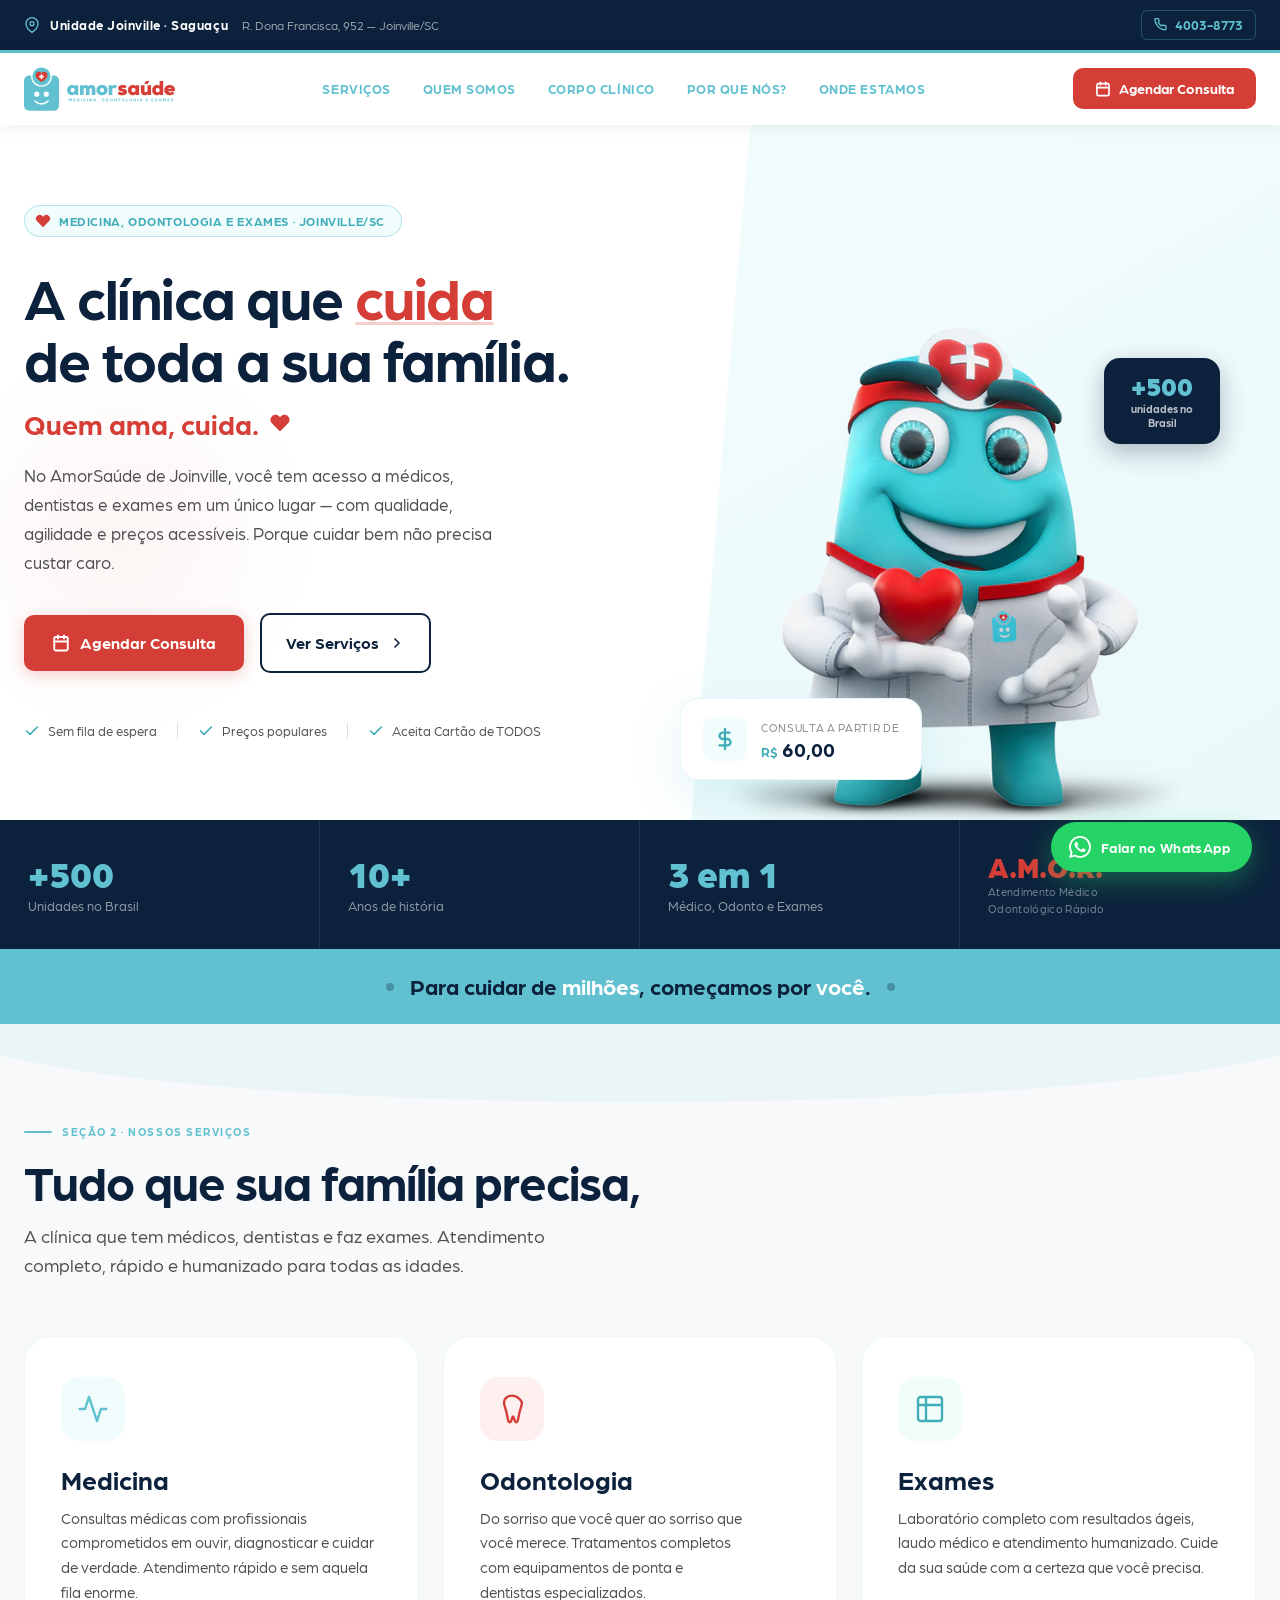
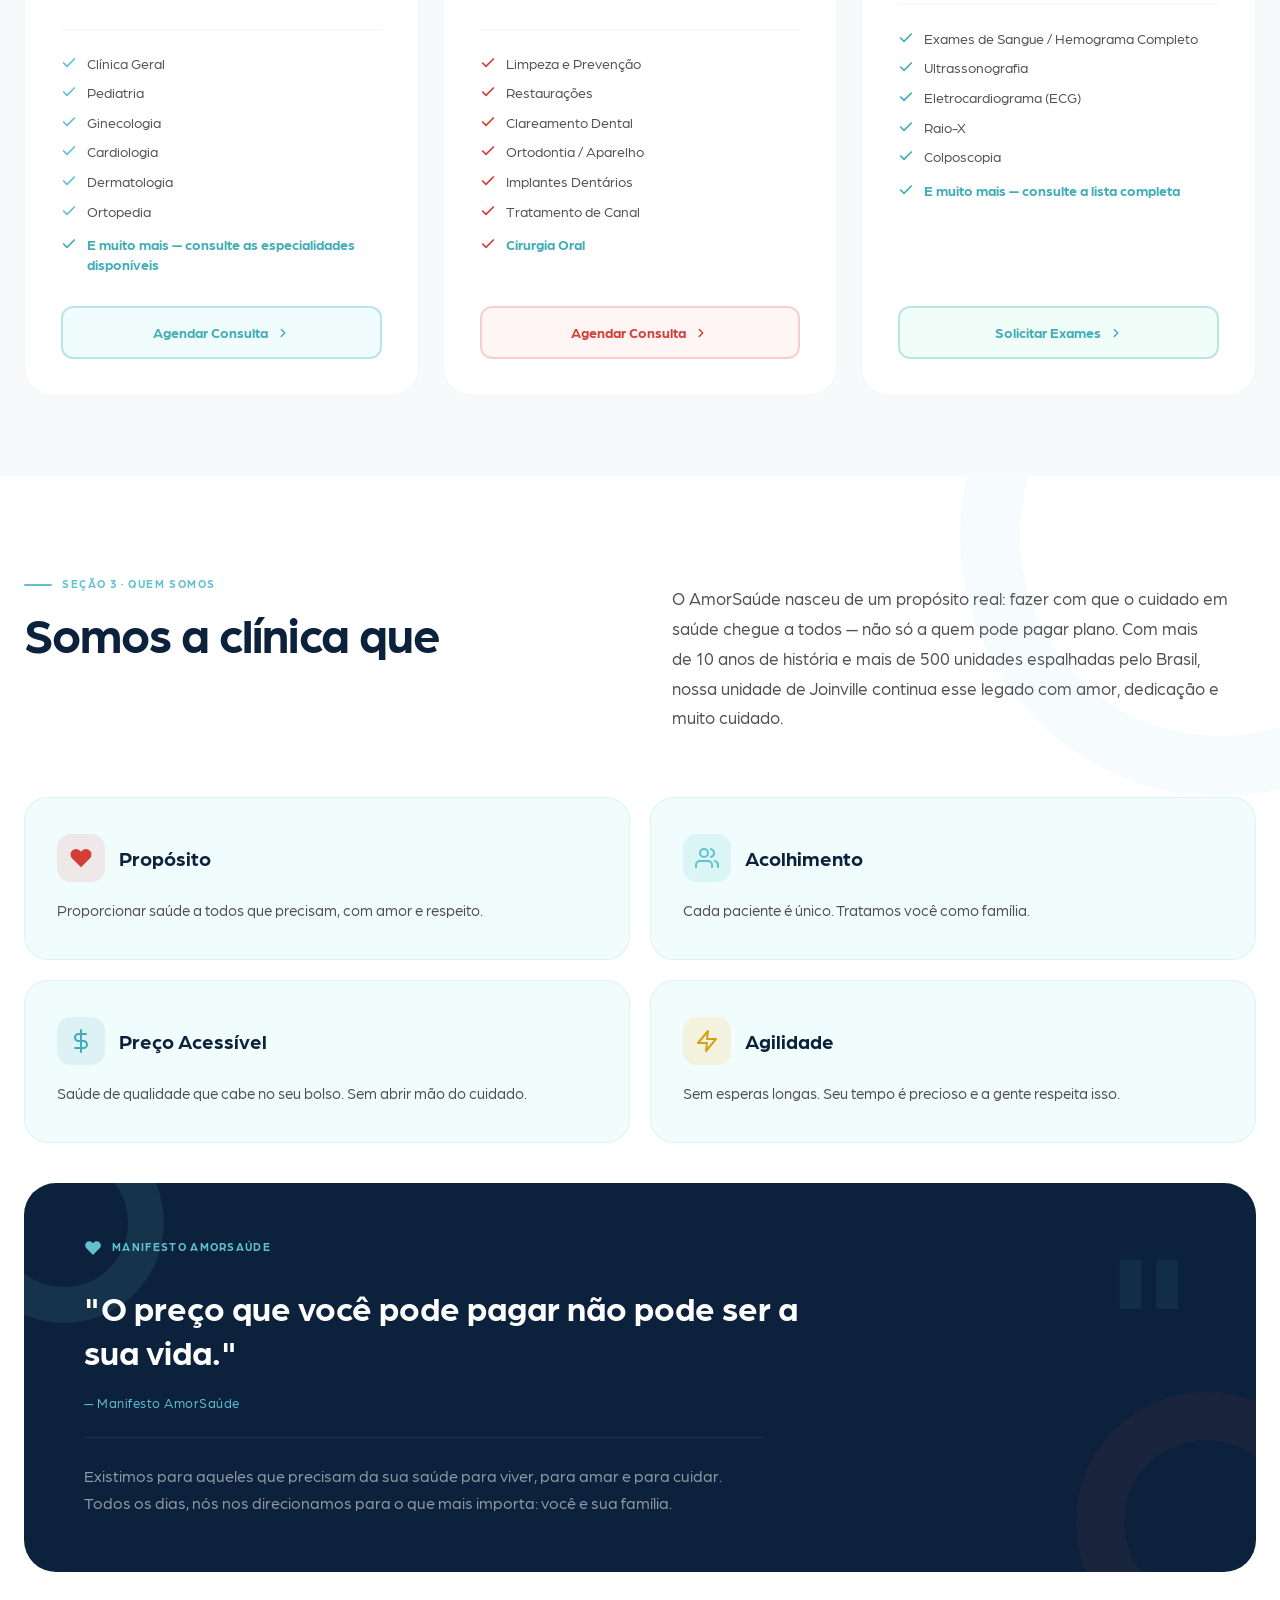
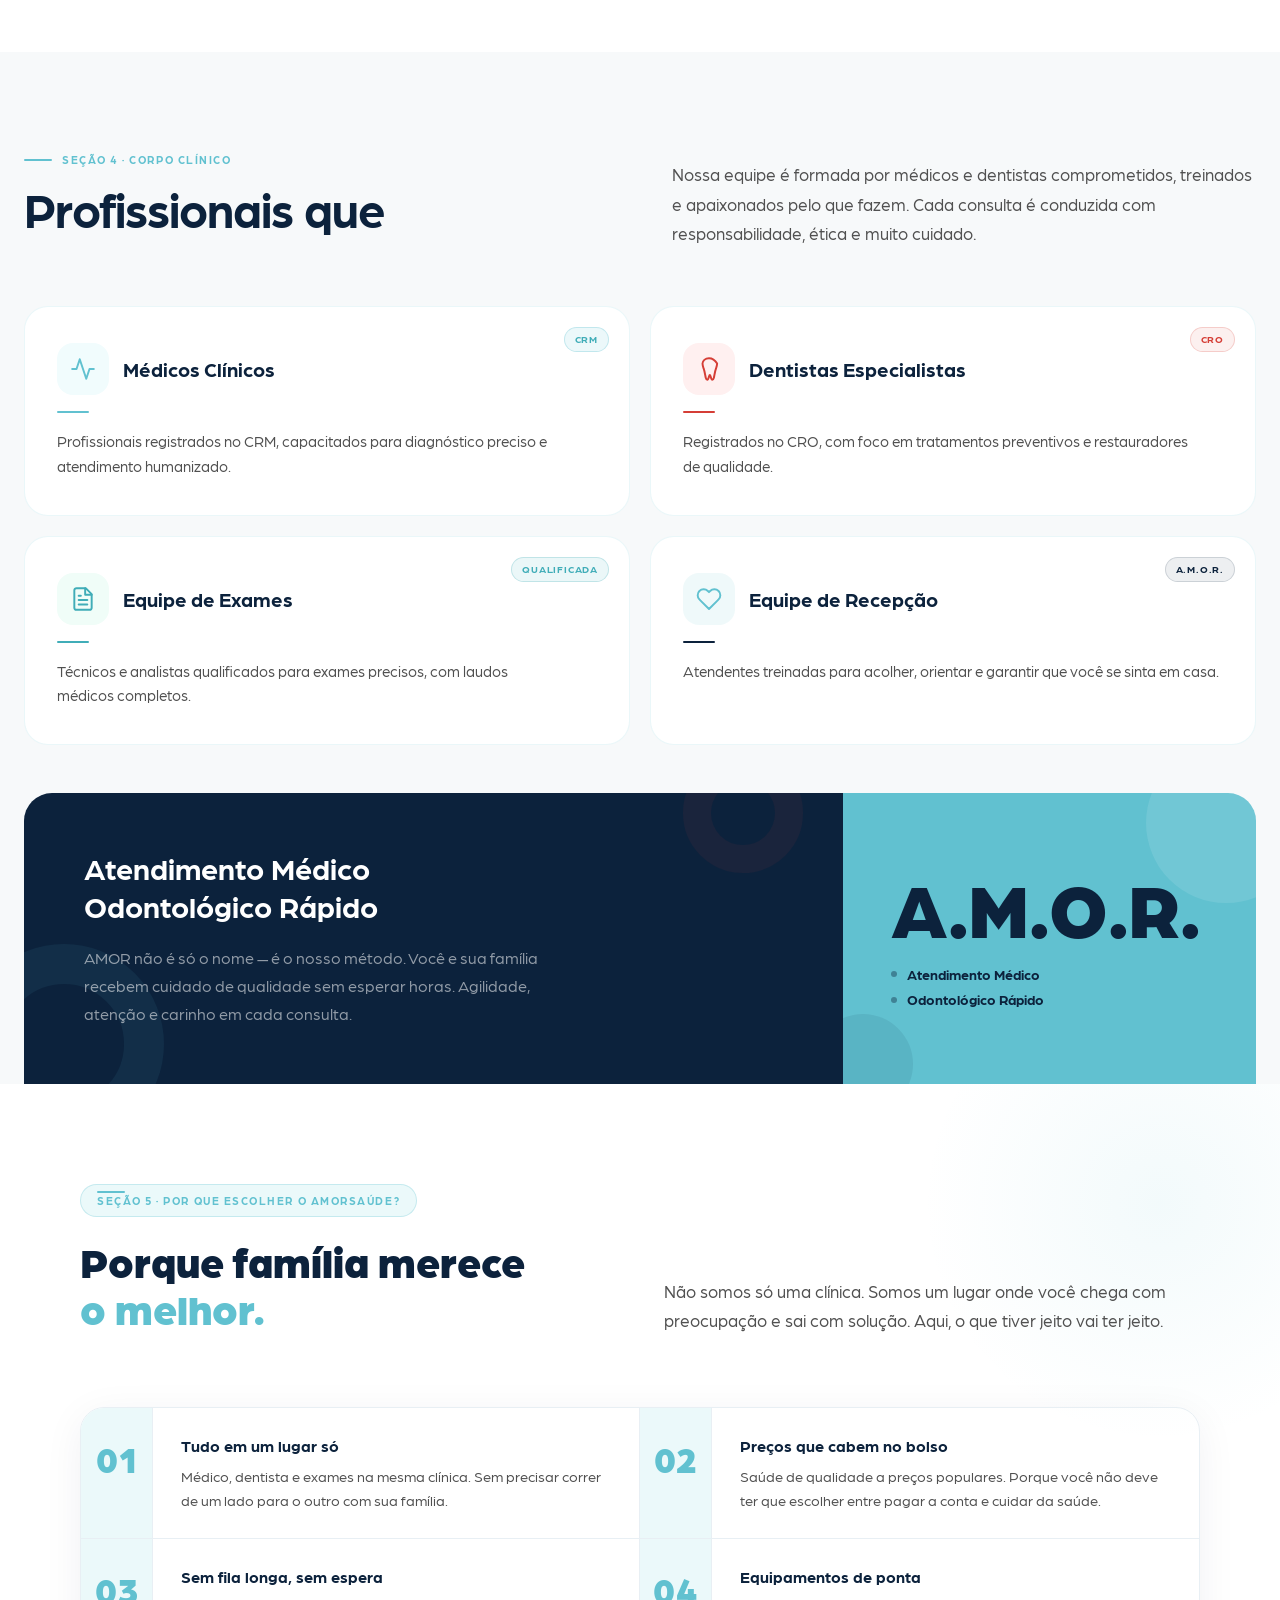
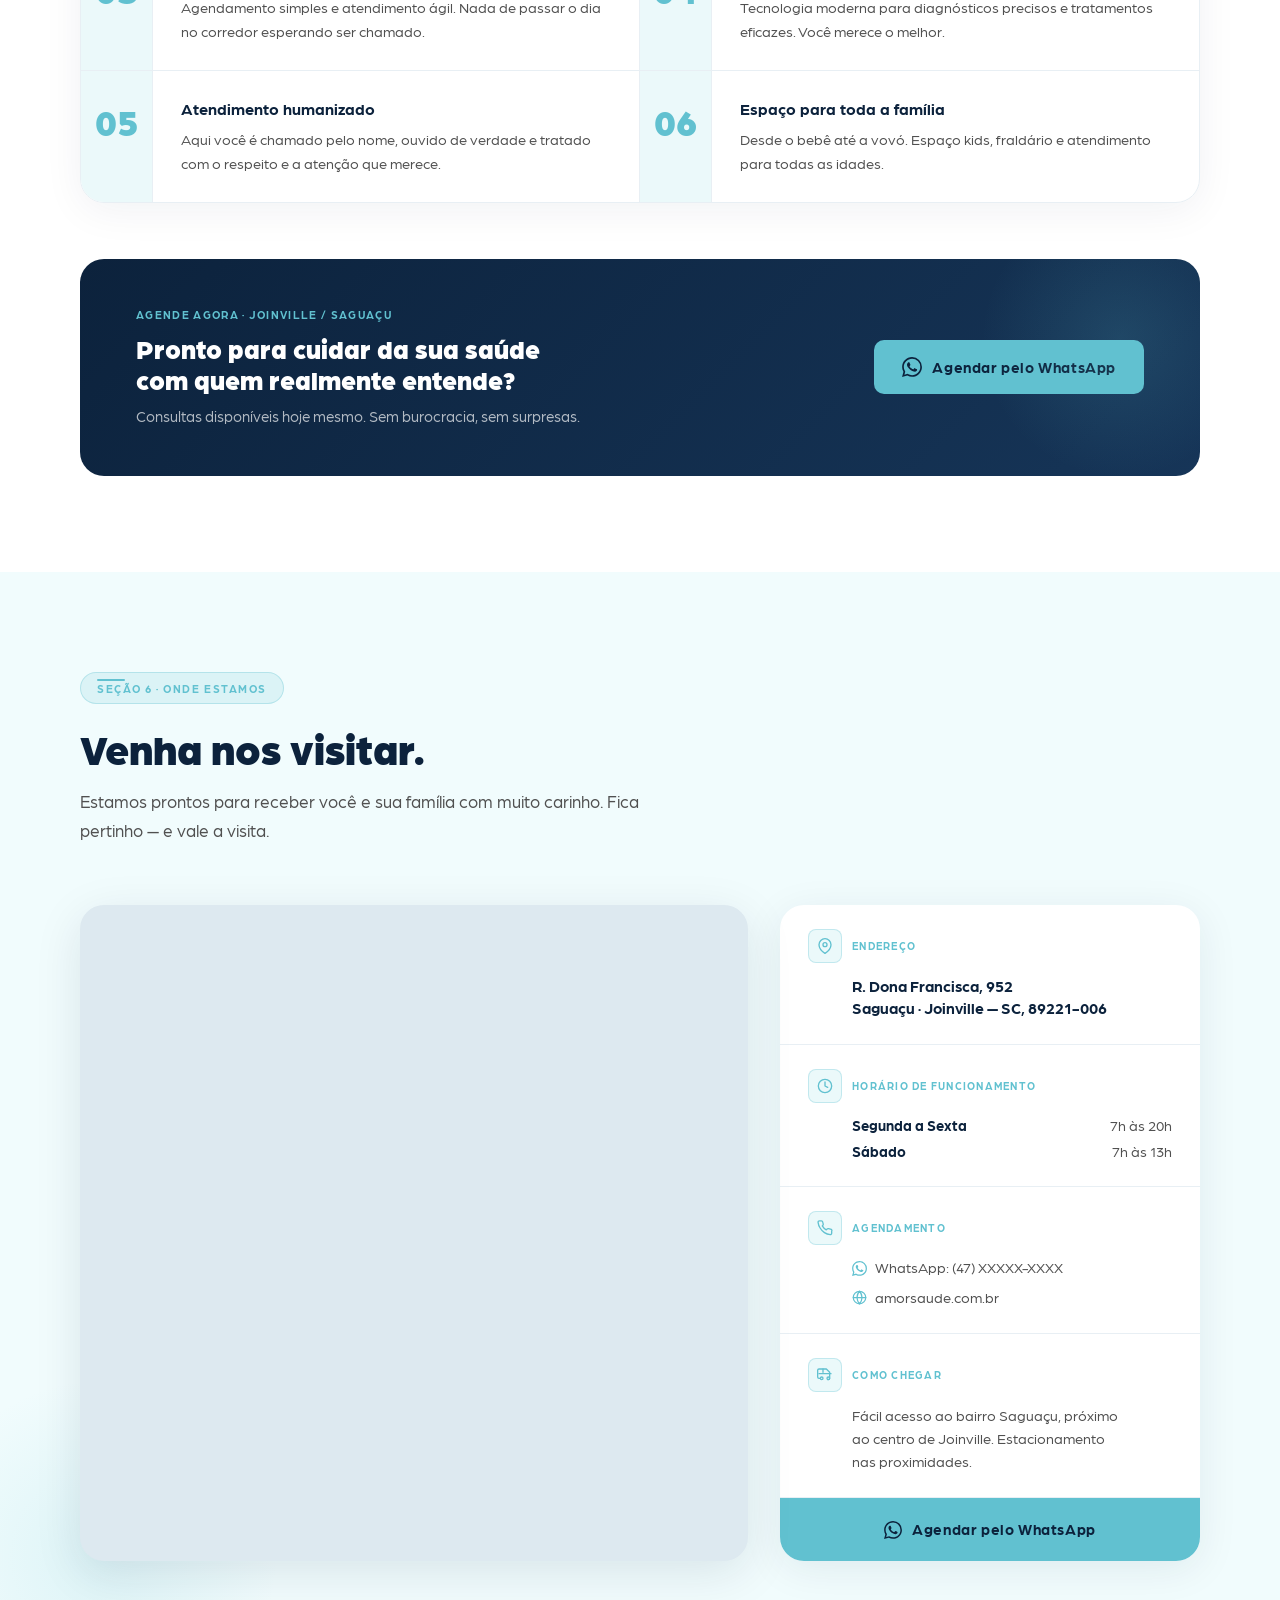
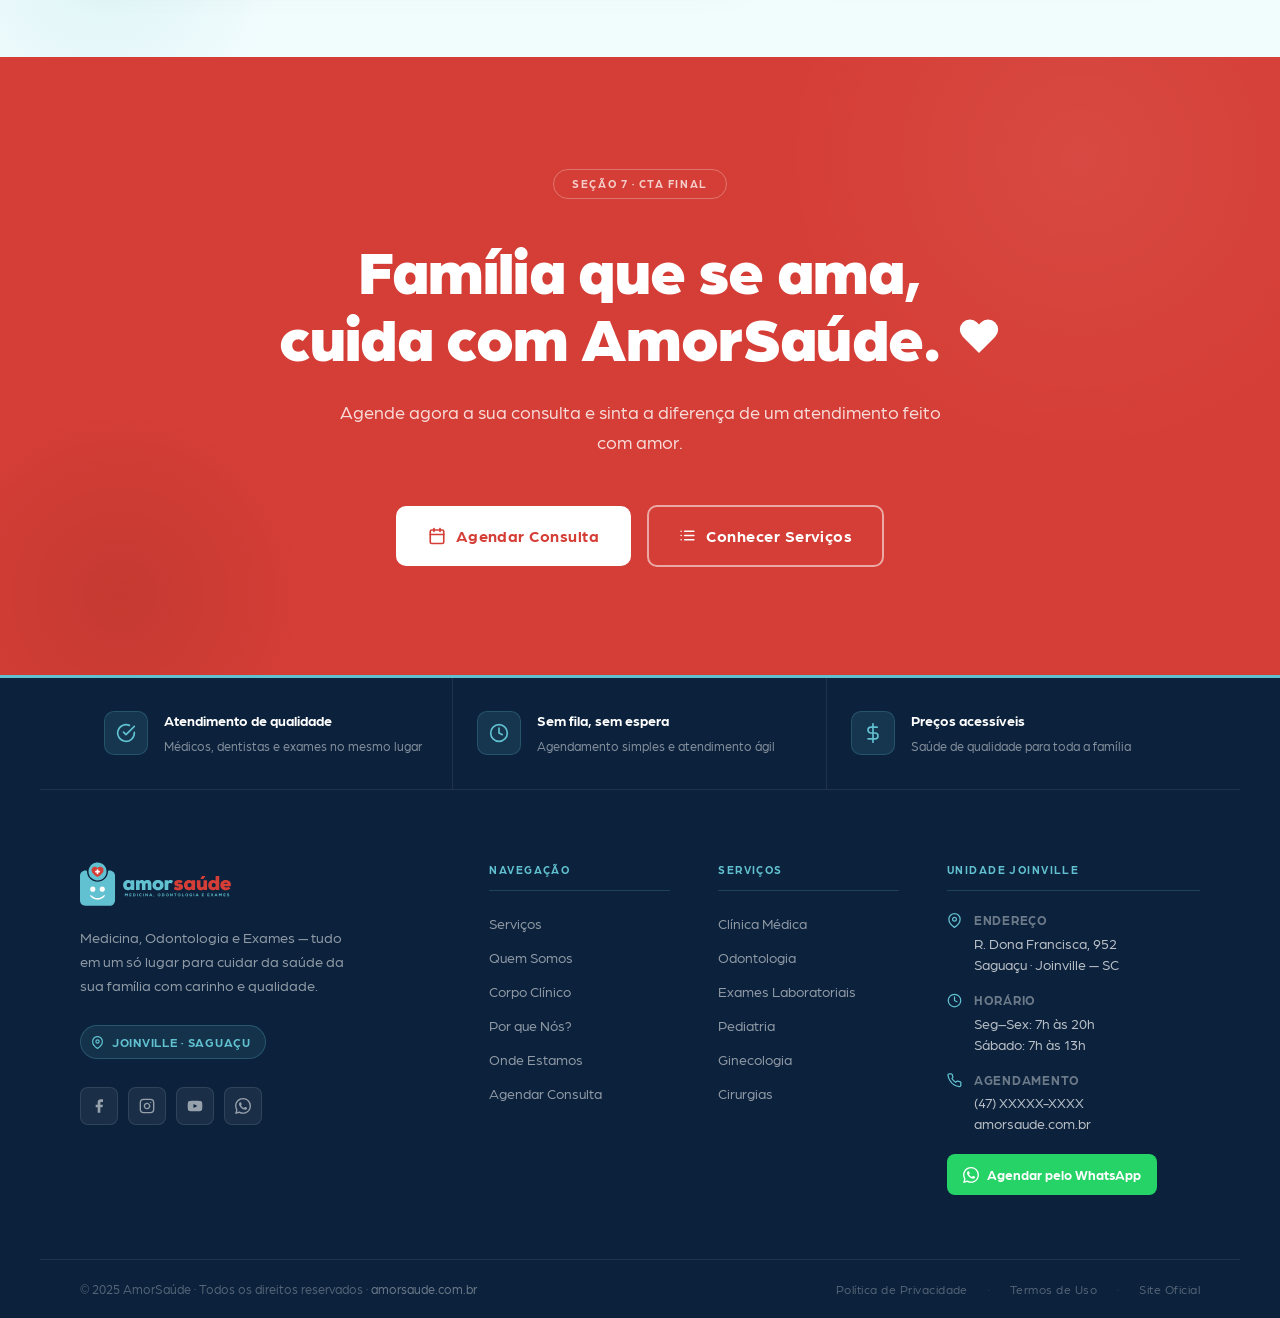
==== commit 69e1a0f8: "arrumando logo rodapé" ====
--- a/landing-joinville.html
+++ b/landing-joinville.html
@@ -7,7 +7,7 @@
 <meta name="description" content="No AmorSaúde de Joinville, você tem acesso a médicos, dentistas e exames em um único lugar — com qualidade, agilidade e preços acessíveis."/>
 
 <!-- Original AmorSaúde CSS -->
-<link href="Design system/amorsaude_extracted/assets/style_74e4cf314fb0.css" media="all" rel="stylesheet" type="text/css"/>
+<link href="assets/style_74e4cf314fb0.css" media="all" rel="stylesheet" type="text/css"/>
 
 <style>
 /* ================================================================
@@ -2364,7 +2364,7 @@
 .lp-footer-brand {}
 
 .lp-footer-logo {
-  height: 38px;
+  height: 44px;
   width: auto;
   display: block;
   margin-bottom: 20px;
@@ -2637,7 +2637,7 @@
 <nav class="lp-nav" role="navigation" aria-label="Menu principal">
   <div class="lp-nav-inner">
     <a href="#" aria-label="AmorSaúde — página inicial">
-      <img class="lp-nav-logo" src="Design system/amorsaude_extracted/assets/logo_amorsaude_color_c113eac964a0.svg" alt="AmorSaúde" loading="eager"/>
+      <img class="lp-nav-logo" src="assets/logo_amorsaude_color_c113eac964a0.svg" alt="AmorSaúde" loading="eager"/>
     </a>
 
     <div class="lp-nav-links" role="menubar">
@@ -2752,7 +2752,7 @@
         <!-- Main image -->
         <img
           class="lp-hero-img-main"
-          src="Design system/amorsaude_extracted/assets/home_side_form_88e1e027bae4.webp"
+          src="assets/home_side_form_88e1e027bae4.webp"
           alt="Família feliz e saudável no AmorSaúde de Joinville"
           loading="eager"
           fetchpriority="high"
@@ -3659,10 +3659,9 @@
     <div class="lp-footer-brand">
       <img
         class="lp-footer-logo"
-        src="Design system/amorsaude_extracted/assets/logo_amorsaude_color_c113eac964a0.svg"
+        src="assets/logo_amorsaude_color_c113eac964a0.svg"
         alt="AmorSaúde"
         loading="lazy"
-        style="opacity: 0.88; filter: brightness(0) saturate(0) invert(1);"
       />
       <p class="lp-footer-tagline">
         Medicina, Odontologia e Exames — tudo em um só lugar para cuidar da saúde da sua família com carinho e qualidade.
--- a/assets/style_74e4cf314fb0.css
+++ b/assets/style_74e4cf314fb0.css
@@ -0,0 +1,6275 @@
+/* ########################################################################################################### */
+/* reset all */
+html,body,body div,span,object,iframe,h1,h2,h3,h4,h5,h6,p,blockquote,pre,abbr,address,cite,code,del,dfn,em,img,ins,kbd,q,samp,small,strong,sub,sup,var,b,i,dl,dt,dd,ol,ul,li,fieldset,form,label,legend,table,caption,tbody,tfoot,thead,tr,th,td,a,article,aside,figure,footer,header,hgroup,menu,nav,section,time,mark,audio,video{margin:0;padding:0;border:0;outline:0;font-size:100%;vertical-align:baseline;background:transparent}article,aside,figure,footer,header,hgroup,nav,section{display:block;outline:0}ul{list-style:none}blockquote,q{quotes:none}blockquote:before,blockquote:after,q:before,q:after{content:"";content:none}del{text-decoration:line-through}abbr[title],dfn[title]{border-bottom:1px dotted #000;cursor:help}table{border-collapse:collapse;border-spacing:0;font-size:inherit;font:100%}th{font-weight:bold;vertical-align:bottom}td{font-weight:normal;vertical-align:middle}hr{display:block;height:1px;border:0;border-top:1px solid #ccc;margin:10px 0;padding:0}input,select{vertical-align:middle;-webkit-font-smoothing:antialiased}pre{white-space:pre;white-space:pre-wrap;white-space:pre-line;word-wrap:break-word}input[type="radio"]{vertical-align:text-bottom}input[type="checkbox"]{vertical-align:bottom}input:focus,textarea:focus{outline:0}input,button,textarea,select{font:inherit}a:hover,a:active{outline:0}small{font-size:85%}strong,th{font-weight:bold}td,td img{vertical-align:top}sub,sup{font-size:75%;line-height:0;position:relative}sup{top:-0.5em}sub{bottom:-0.25em}pre,code,kbd,samp{font-family:monospace,sans-serif}.clickable,label,input[type="button"],input[type="submit"],button{cursor:pointer}body,select,input,textarea{color:gray;-webkit-font-smoothing:antialiased}button,input,select,textarea{margin:0;resize:none}button{width:auto;overflow:visible}ins{background:#fcd700;color:#000;text-decoration:none}mark{background:#fcd700;color:#000;font-style:italic;font-weight:bold}*,*::before,*::after{-moz-box-sizing:border-box;box-sizing:border-box;-webkit-box-sizing:border-box;box-sizing:border-box}object{display:none}body{line-height:1.5;-webkit-font-smoothing:antialiased}img,picture,video,canvas,svg{display:block;max-width:100%}p,h1,h2,h3,h4,h5,h6{overflow-wrap:break-word}p{text-wrap:pretty}h1,h2,h3,h4,h5,h6{text-wrap:balance}
+/* ########################################################################################################### */
+/* vars */
+/* Light mode 
+@media (prefers-color-scheme: light) {
+    :root {
+        --bgbranco: #FFFFFF;
+        --branco: #FFFFFF;
+        --cyan: #61C1D0;
+        --cyan-light: #ebf9fa;
+        --cyan-dark: #00AEC3;
+        --red: #D53E36;
+        --red-dark: #9E0C08;
+        --gray-light: #CCCCCC;
+        --filter-to-white: invert(95%) sepia(46%) saturate(83%) hue-rotate(265deg) brightness(108%) contrast(100%);
+        --filter-to-cian: invert(71%), sepia(35%), saturate(835%), hue-rotate(140deg), brightness(84%), contrast(84%);
+      }
+}
+*/
+/* Dark mode 
+@media (prefers-color-scheme: dark) {
+
+    :root {
+        --bgbranco: #000000;
+        --branco: #FFFFFF;
+        --cyan: #61C1D0;
+        --cyan-light: #ebf9fa;
+        --cyan-dark: #00AEC3;
+        --red: #D53E36;
+        --red-dark: #9E0C08;
+        --gray-light: #515151;
+        --filter-to-white: invert(95%) sepia(46%) saturate(83%) hue-rotate(265deg) brightness(108%) contrast(100%);
+        --filter-to-cian: invert(71%) sepia(35%) saturate(835%) hue-rotate(140deg) brightness(84%) contrast(84%);
+      }
+}*/
+/*    */
+:root {
+    --bgbranco: #ffffff;
+    --branco: #ffffff;
+    --cyan: #61c1d0;
+    --cyan-light: #ebf9fa;
+    --cyan-light2: #f1fcfd;
+    --cyan-light3: #e0feff;
+    --cyan-medium: #54c5cf;
+    --cyan-dark: #00aec3;
+    --cyan-dark2: #0094a5;
+    --gray: #505050;
+    --gray-light: #cccccc;
+    --gray-light2: #f9f9f9;;
+    --gray-middle: #eeeeee;
+    --gray-dark: #767676;
+    --gray-dark2: #616161;
+    --gray-menu-hamburger: #9C9C9C;
+    --green: #00614e;
+    --green-light: #00967a;
+    --green-medium: #178f91;;
+    --green-cyan: #40ADB8;
+    --green-dark: #014b3d;
+    --red: #d53e36;
+    --red-dark: #9e0c08;
+    --red-light: #f54851;
+    --black: #000000;
+    --azul-dark-bic: #0c223c; 
+    --filter-to-white: invert(95%) sepia(46%) saturate(83%) hue-rotate(265deg) brightness(108%) contrast(100%);
+    --filter-to-cian: invert(71%) sepia(35%) saturate(835%) hue-rotate(140deg) brightness(84%) contrast(84%);
+    --filter-to-gray: invert(93%) sepia(0%) saturate(1%) hue-rotate(88deg) brightness(89%) contrast(84%);
+    --filter-to-red: invert(30%) sepia(81%) saturate(5069%) hue-rotate(349deg) brightness(94%) contrast(76%);
+}
+
+/* ########################################################################################################### */
+/* common */
+@font-face {
+    font-family: "arboria";
+    src: url("font_arboria_1a_ff4772b8f93f.woff2") format("woff2"),
+        url("font_arboria_1b_60c898c7551d.woff") format("woff"),
+        url("font_arboria_1c_327c038c570e.otf") format("opentype");
+    font-display: swap;
+    font-style: normal;
+    font-weight: 400;
+    font-stretch: normal;
+}
+
+@font-face {
+    font-family: "arboria-bold";
+    src: url("font_arboria_2a_aa518c94263d.woff2") format("woff2"),
+        url("font_arboria_2b_ed55f926d50f.woff") format("woff"),
+        url("font_arboria_2c_5a04d21780ea.otf") format("opentype");
+    font-display: swap;
+    font-style: normal;
+    font-weight: 700;
+    font-stretch: normal;
+}
+
+@font-face {
+    font-family: "arboria-black";
+    src: url("font_arboria_3a_cb55d2c7844a.woff2") format("woff2"),
+        url("font_arboria_3b_a91f86fdda07.woff") format("woff"),
+        url("font_arboria_3c_f9f18c94ceda.otf") format("opentype");
+    font-display: swap;
+    font-style: normal;
+    font-weight: 900;
+    font-stretch: normal;
+}
+/*------------------------------------------------------------------------------------------------------------*/
+body {
+    font-family: "arboria", sans-serif;
+    background: var(--bgbranco);
+}
+
+header {
+    display: flex;
+    align-content: center;
+    justify-content: start;
+    background: var(--cyan-medium);
+    margin-bottom: 40px;
+    min-height: 220px;
+}
+
+header .titulo {
+    position: relative;
+    font-family: 'arboria-bold';
+    color: var(--branco);
+    font-size: 40px;
+    margin: 0;
+}
+
+.container {
+    width: 100%;
+    max-width: 1310px;
+    margin: auto;
+    padding: 0 15px;
+}
+
+.transition {
+    -webkit-transition: all 0.3s ease-in-out;
+    -moz-transition: all 0.3s ease-in-out;
+    -ms-transition: all 0.3s ease-in-out;
+    -o-transition: all 0.3s ease-in-out;
+    transition: all 0.3s ease-in-out;
+}
+
+.img_responsive {
+    width: 100%;
+    height: auto;
+}
+
+.hideme {
+    display: none !important;
+}
+.dropshadow_light {
+    -webkit-box-shadow: 4px 4px 4px -2px rgba(40,40,40,0.1);
+    -moz-box-shadow: 4px 4px 4px -2px rgba(40,40,40,0.1);
+    box-shadow: 4px 4px 4px -2px rgba(40,40,40,0.1);
+}
+/* ### */
+.preload-blur {
+    filter: blur(5px);
+    transition: filter 0.5s ease;
+}
+.preload-ok {
+    filter: none !important;
+}
+/* ### */
+.line_gray {
+    width: 100%;
+    height: 1px;
+    background-color: var(--gray-middle);
+}
+/* ### */
+.loader {
+    width: 40px;
+    height: 40px;
+    --c:no-repeat linear-gradient(gray 0 0);
+    background: var(--c),var(--c),var(--c),var(--c);
+    background-size: 21px 21px;
+    animation: l5 1.5s infinite cubic-bezier(0.3,1,0,1);
+}
+@keyframes l5 {
+   0%   {background-position: 0    0,100% 0   ,100% 100%,0 100%}
+   33%  {background-position: 0    0,100% 0   ,100% 100%,0 100%;width:60px;height: 60px}
+   66%  {background-position: 100% 0,100% 100%,0    100%,0 0   ;width:60px;height: 60px}
+   100% {background-position: 100% 0,100% 100%,0    100%,0 0   }
+}
+/*------------------------------------------------------------------------------------------------------------*/
+.youtube_widget {
+    display: flex;
+    width: 100%;
+    height: auto;
+    border-radius: 32px;
+    margin:40px 0;
+    cursor: pointer;
+}
+.youtube_widget img {
+    border-radius: 32px;
+    display: block;
+    width: 100%;
+    height: auto;
+    position: relative;
+}
+
+.youtube_widget iframe {
+    width: 100%;
+    height: auto;
+    margin: auto;
+    aspect-ratio: 16 / 9;
+    border-radius: 32px;
+    background: var(--black);
+}
+/*------------------------------------------------------------------------------------------------------------*/
+/* ########################################################################################################### */
+/* menu */
+
+#menu {
+    -webkit-box-shadow: 0px 2px 10px 0px rgba(0,0,0,0.10);
+    -moz-box-shadow: 0px 2px 10px 0px rgba(0,0,0,0.10);
+    box-shadow: 0px 2px 10px 0px rgba(0,0,0,0.10);
+    padding-bottom: 10px;
+    /* margin-bottom: 15px; */
+    height: auto;
+}
+
+#menu .bartop {
+    width: 100%;
+    height: 8px;
+    background: var(--cyan);
+}
+
+#menu .group_menu_desktop {
+    display: flex;
+    flex-direction: row;
+    align-items: center;
+    justify-content: space-between;
+    margin: 10px 0 10px 0;
+}
+
+/*------------------------------------------------------------------------------------------------------------*/
+/*logo shine*/
+#menu .logo_top {
+    width: 180px;
+    height: auto;
+}
+
+.mask a {
+    position: relative;
+    display: block;
+    width: 178px;
+    height: 51px;
+    text-align: center;
+    background-position: -190px 0;
+}
+
+.mask a:hover,
+.mask a:focus {
+    background-position: 30px 0;
+    transition: all 1s;
+}
+
+.mask a::after {
+    content: "";
+    position: absolute;
+    pointer-events: none;
+    top: 0;
+    left: 0;
+    right: 0;
+    bottom: 0;
+    background: radial-gradient(0 0,
+            circle farthest-side,
+            rgba(255, 255, 255, 0) 90%,
+            rgba(255, 255, 255, 0.8) 98%,
+            rgba(255, 255, 255, 0) 100%) no-repeat;
+    background: radial-gradient(circle farthest-side at 0 0,
+            rgba(255, 255, 255, 0) 90%,
+            rgba(255, 255, 255, 0.8) 98%,
+            rgba(255, 255, 255, 0) 100%) no-repeat;
+    background-position: inherit;
+    -webkit-mask: url("logo_amorsaude_color_c113eac964a0.svg") center;
+    mask: url("style_fbaa3e3514f7.css");
+}
+
+/*------------------------------------------------------------------------------------------------------------*/
+.desktop_menu {
+    display: flex;
+    flex-direction: row;
+    align-items: center;
+    justify-content: space-between;
+    gap: 15px;
+    text-transform: uppercase;
+    font-weight: 400;
+    font-size: 13px;
+}
+
+.desktop_menu .line_text li {
+    text-wrap: nowrap;
+}
+
+.desktop_menu .line_text {
+    position: relative;
+    font-family: "arboria-bold", sans-serif;
+    text-decoration: none;
+    color: var(--cyan);
+}
+
+.desktop_menu .navactive,
+.desktop_menu .line_text:hover {
+    text-decoration: none;
+    color: var(--red-light);
+}
+
+.desktop_menu .navactive {
+    cursor: default;
+}
+
+.desktop_menu .navactive2 {
+    cursor: pointer !important;
+}
+
+.desktop_menu .navactive::after {
+    content: "";
+    position: absolute;
+    display: block;
+    width: 100%;
+    height: 1px;
+    bottom: -2px;
+    left: 0;
+    background-color: var(--gray-light);
+    transform: scaleX(1);
+    transform-origin: top center;
+}
+
+.desktop_menu .line_text:hover::before {
+    transform: scaleX(1);
+}
+
+.desktop_menu .line_text::before {
+    content: "";
+    position: absolute;
+    display: block;
+    width: 100%;
+    height: 1px;
+    bottom: -2px;
+    left: 0;
+    background-color: var(--gray-light);
+    transform: scaleX(0);
+    transform-origin: top center;
+    transition: transform 0.5s ease;
+}
+
+#menu .bt_resultado_exames {
+    display: flex;
+    flex-direction: row;
+    justify-content: center;
+    align-items: center;
+    padding: 8px;
+    gap: 8px;
+    width: 125px;
+    height: 50px;
+    background: var(--cyan-light);
+    border-radius: 6px;
+    color: var(--cyan);
+    text-align: left;
+    text-decoration: none;
+    font-family: "arboria-bold", sans-serif;
+    border: 1px solid var(--cyan);
+}
+
+#menu .bt_resultado_exames:hover {
+    background: var(--cyan);
+    color: var(--branco);
+}
+
+#menu .icon_resultado_exames {
+    filter: var(--filter-to-cian);
+    width: 24px;
+    height: 24px;
+}
+
+#menu .bt_resultado_exames:hover .icon_resultado_exames {
+    filter: var(--filter-to-white);
+}
+
+/*###*/
+
+#menu .bt_acessar_site {
+    display: flex;
+    flex-direction: row;
+    justify-content: center;
+    gap: 8px;
+    align-items: center;
+    padding: 8px;
+    font-size: 16px;
+    width: 170px;
+    height: 50px;
+    border-radius: 6px;
+    background: var(--red);
+    color: var(--branco);
+    text-align: left;
+    text-decoration: none;
+    font-family: "arboria-bold", sans-serif;
+}
+
+#menu .bt_acessar_site:hover {
+    background: var(--red-dark);
+}
+
+#menu .icon_seta_acessar_site {
+    filter: var(--filter-to-white);
+    width: 15px;
+    height: 15px;
+    margin-top: 4px;
+}
+
+/*------------------------------------------------------------------------------------------------------------*/
+
+.menu_two {
+    display: flex;
+    flex-direction: row;
+    justify-content: center;
+    align-items: start;
+    gap: 5px;
+    line-height: 180%;
+}
+
+.icon_menu_desktop {
+    width: 28px;
+    height: 28px;
+    filter: var(--filter-to-gray);
+    scale: 0.9;
+}
+
+.menu_two:hover .icon_menu_desktop,
+.navactive .icon_menu_desktop {
+    scale: 1;
+    filter: var(--filter-to-red);
+}
+
+/* ############################################################################# */
+/* ############################################################################# */
+/* ############################################################################# */
+#mobile_menu {
+    display: none;
+}
+.mobnav {
+    display: none;
+}
+@media only screen and (max-width: 768px) {
+
+    .fullnav {
+        display: none;
+    }
+
+    .mobnav {
+        display: block;
+        position: absolute;
+        right: 0px;
+        z-index: 999;
+        top:0;
+    }
+
+    #mobile_menu ul {
+        padding: 0 0 20px 0;
+        margin: 0;
+    }
+
+    .groupmenu  {
+        z-index: 998;
+        width: 100%;
+        height: auto;
+        background: var(--bgbranco);
+        display: flex;
+        justify-content: center;
+        align-items: center;
+    }
+    .groupmenu ul li {
+        list-style-type: none;
+        padding: 15px 0;
+    }
+
+    .groupmenu  a {
+    text-decoration: none;
+    font-family: 'arboria-bold';
+    font-style: normal;
+    font-weight: 700;
+    font-size: 13px;
+    line-height: 100%;
+    color: var(--cyan);
+    text-transform: uppercase;
+    }
+
+    .groupmenu a:hover, .groupmenu .navactive {
+        color: var(--red-light);
+    }
+
+
+
+    /* ################## BUTTON HAMBURGER START */
+#menuToggle
+{
+    position: absolute;
+    top: 30px;
+    right: 20px;
+}
+
+
+
+#menuToggle input
+{
+  display: block;
+  width: 50px;
+  height: 40px;
+  position: absolute;
+  top: -6px;
+  left: -5px;
+  
+  cursor: pointer;
+  
+  opacity: 0; /* hide this */
+  z-index: 2; /* and place it over the hamburger */
+  
+  -webkit-touch-callout: none;
+}
+
+/*
+ * Just a quick hamburger
+ */
+#menuToggle span
+{
+  display: block;
+  width: 40px;
+  height: 4px;
+  margin-bottom: 7px;
+  position: relative;
+  
+  background: var(--gray-menu-hamburger);
+  border-radius: 3px;
+  
+  z-index: 1;
+  
+  transform-origin: 4px 0px;
+  
+  transition: transform 0.5s cubic-bezier(0.77,0.2,0.05,1.0),
+              background 0.5s cubic-bezier(0.77,0.2,0.05,1.0),
+              opacity 0.55s ease;
+}
+
+#menuToggle span:first-child
+{
+  transform-origin: 0% 0%;
+}
+
+#menuToggle span:nth-last-child(2)
+{
+  transform-origin: 0% 100%;
+}
+
+/* 
+ * Transform all the slices of hamburger
+ * into a crossmark.
+ */
+#menuToggle input:checked ~ span
+{
+  opacity: 1;
+  transform: rotate(45deg) translate(-10px, -21px);
+  background: var(--gray-menu-hamburger);
+}
+
+
+/*
+ * But let's hide the middle one.
+ */
+#menuToggle input:checked ~ span:nth-last-child(3)
+{
+  opacity: 0;
+  transform: rotate(0deg) scale(0.2, 0.2);
+}
+
+/*
+ * Ohyeah and the last one should go the other direction
+ */
+#menuToggle input:checked ~ span:nth-last-child(2)
+{
+    transform: rotate(-45deg) translate(-4px, 15px);
+}
+
+}
+/* ################## BUTTON HAMBURGER END */
+/* ############################################################################# */
+/*------------------------------------------------------------------------------------------------------------*/
+.action_marque_consulta {
+    display: flex;
+    gap: 15px;
+  }
+
+.bt_marque_consulta {
+    width: 230px;
+    height: 50px;
+    display: flex;
+    flex-direction: row;
+    justify-content: center;
+    align-items: center;
+    padding: 8px 16px 8px 8px;
+    gap: 16px;
+    background: var(--red);
+    border-radius: 8px;
+    font-family: "Arboria";
+    font-style: normal;
+    font-weight: 700;
+    font-size: 16px;
+    line-height: 18px;
+    letter-spacing: 0.015em;
+    color: var(--branco);
+    text-decoration: none;
+}
+
+.bt_marque_consulta:hover {
+    color: var(--branco);
+    background: var(--red-dark);
+    text-decoration: none;
+}
+
+.bt_marque_consulta:focus {
+    color: var(--branco);
+    background: var(--red);
+    text-decoration: none;
+}
+
+#box_marque_consulta {
+    box-sizing: border-box;
+    display: flex;
+    flex-direction: column;
+    justify-content: center;
+    align-items: center;
+    padding: 16px;
+    gap: 8px;
+    position: absolute;
+    width: 290px;
+    height: auto;
+    top: 140px;
+    background: var(--bgbranco);
+    border: 1px solid var(--bgbranco);
+    box-shadow: 9px 64px 26px rgba(0, 0, 0, 0.01),
+        5px 36px 22px rgba(0, 0, 0, 0.05), 2px 16px 16px rgba(0, 0, 0, 0.09),
+        1px 4px 9px rgba(0, 0, 0, 0.1);
+    border-radius: 8px;
+    z-index: 999;
+}
+
+.marque_bt_cdt {
+    display: flex;
+    flex-direction: row;
+    align-items: center;
+    padding: 8px 16px;
+    gap: 16px;
+    width: 258px;
+    height: 54px;
+    background: var(--green);
+    border-radius: 8px;
+    font-family: "Arboria";
+    font-style: normal;
+    font-weight: 400;
+    font-size: 16px;
+    line-height: 18px;
+    letter-spacing: 0.015em;
+    color: var(--branco);
+}
+
+.marque_bt_cdt span {
+    font-family: "Arboria";
+    font-style: normal;
+    font-weight: 400;
+    font-size: 12px;
+    line-height: 18px;
+    color: var(--branco);
+}
+
+.marque_bt_cdt:hover {
+    color: var(--branco);
+    text-decoration: none;
+    background: var(--green-dark);
+}
+
+.marque_bt_cdt span {
+    color: var(--branco);
+    text-decoration: none;
+}
+
+.marque_bt_generic {
+    box-sizing: border-box;
+    display: flex;
+    flex-direction: row;
+    align-items: center;
+    padding: 16px;
+    gap: 16px;
+    width: 258px;
+    height: 50px;
+    color: var(--gray-dark);
+    background: var(--bgbranco);
+    border: 1px solid #f1f1f1;
+    border-radius: 8px;
+    text-decoration: none;
+}
+
+.marque_bt_generic:hover {
+    text-decoration: none;
+    color: var(--branco);
+    background: var(--cyan);
+}
+
+.marque_bt_generic:hover svg {
+    filter: brightness(500%);
+}
+
+.show_menu_bt_line_1 {
+    display: none !important;
+}
+
+.hide_menu_bt_line_2 {
+    display: none !important;
+}
+
+@media (max-width: 1410px) {
+    #box_marque_consulta {
+        right: 15px;
+    }
+}
+
+@media (max-width: 950px) {
+    .hide_bt_acessar {
+        display: none !important;
+    }
+
+    .hide_menu_bt_line_2 {
+        display: flex !important;
+    }
+
+    #menu .bt_acessar_site {
+        width: 93px;
+        height: 50px;
+        text-align: left;
+      }
+
+      .bt_marque_consulta_adapt {
+        width: 156px;
+        height: 50px;
+      }
+
+}
+
+@media (max-width: 768px) {
+    .hide_menu_bt_line_1, .fullnav, .desktop_menu {
+        display: none !important;
+    }
+
+    .show_menu_bt_line_1 {
+        display: flex !important;
+    }
+
+    .hide_menu_bt_line_2 {
+        display: none !important;
+    }
+
+    #menu .group_menu_desktop {
+        flex-wrap: wrap;
+        gap:10px;
+    }
+    #menu .group_menu_desktop_center {
+        justify-content: center;
+    }
+
+    .action_marque_consulta {
+        width: 100%;
+        flex-direction: column;
+    }
+
+    .bt_marque_consulta {
+        width: 100%;
+        height: 50px;
+    }
+
+    #menu .bt_acessar_site {
+        width: 100%;        
+    }
+
+    #menu .bt_resultado_exames {
+        width: 100%;
+    }
+
+    #box_marque_consulta {
+        position: unset !important;
+        width: 100%;
+    }
+
+}
+/*------------------------------------------------------------------------------------------------------------*/
+
+/* ########################################################################################################### */
+/* footer */
+
+#prefooter {
+    background-image: url("footer_bg_numbers_b2b3661b5645.webp");
+    background-position: center top;
+    background-repeat: repeat-x;
+    padding: 60px 0;
+    display: flex;
+    flex-direction: column;
+    align-items: center;
+    margin-top: 30px;
+}
+
+#prefooter .titulo_numbers {
+    font-family: 'arboria-black';
+    font-size: 65px;
+    line-height: 120%;
+    color: var(--red);
+    -webkit-text-fill-color: transparent;
+    -webkit-text-stroke: 3px var(--red);
+    -webkit-font-smoothing: antialiased;
+    text-align: center;
+}
+
+#prefooter .titulo_numbers span {
+    font-size: 100px;
+    padding-left:15px;
+    -webkit-text-fill-color: var(--red);
+    -webkit-text-stroke: transparent;
+}
+
+#prefooter p {
+    font-family: 'arboria-bold';
+    font-size: 24px;
+    line-height: 120%;
+    text-align: center;
+    color: var(--cyan);
+}
+#prefooter .group_parceiros {
+    display: flex;
+    flex-direction: row;
+    align-items: center;
+    justify-items: center;
+    gap:50px;
+    padding:45px 0 0 0;
+}
+
+#prefooter .logo_parceiros {
+    width: 212px;
+    height: auto;
+}
+
+footer {
+    padding: 60px 0;
+    background: var(--green-cyan);
+}
+footer .footer_main_group {
+    display: flex;
+    flex-direction: row;
+    align-items: start;
+    justify-content: space-between;
+}
+
+footer .footer_group1, footer .footer_group2  {
+    display: flex;
+    flex-direction: column;
+    align-items: start;
+    justify-content: center;
+    flex:2;
+}
+
+footer .footer_group2 {
+    margin-top: 25px;
+    justify-content: space-between;
+  }
+
+  footer .group_right {
+    display: flex;
+    flex-direction: row;
+    width: 100%;
+    justify-content: start;
+    padding-bottom: 50px;
+  }
+
+footer .item_start {
+    padding-top:34px;
+}
+
+footer .footer_group2 a {
+    text-decoration: none;
+    margin-bottom: 20px;
+}
+
+footer .footer_group2 a:hover, footer .footer_group2 .navactive  {
+    text-decoration: underline;
+}
+footer .footer_group2 .navactive, #footer_partners .navactive  {
+    cursor: default;
+    text-decoration: underline;
+}
+
+footer .footer_logo_white {
+    width: 195px;
+    padding-bottom: 32px;
+}
+
+footer .footer_titulo {
+    font-family: 'arboria-bold';
+    font-size: 18px;
+    line-height: 90%;
+    color: #FFFFFF;
+}
+
+footer .footer_subtitulo {
+    font-family: 'arboria-bold';
+    font-size: 14px;
+    line-height: 115%;
+    color: #FFFFFF;
+}
+
+footer .footer_txt {
+    font-family: 'arboria';
+    font-size: 14px;
+    line-height: 160%;
+    color: #FFFFFF;
+}
+
+footer .icon_emoji {
+    display: inline !important;
+    border: none !important;
+    box-shadow: none !important;
+    height: 14px !important;
+    width: 14px !important;
+    margin: 0 0.07em !important;
+    vertical-align: -0.1em !important;
+    background: none !important;
+    padding: 0 !important;
+  }
+
+  footer .icon_emoji:hover {
+    scale:1.5;
+  }
+
+  footer .tit_rs {
+    padding: 40px 0 20px 0;
+  }
+  footer .txt_end {
+    padding-top: 24px;
+  }
+
+  footer .group_rs {
+    display: flex;
+    flex-direction: row;
+    align-items: end;
+    justify-content: center;
+    gap:22px;
+    padding-bottom: 40px;
+  }
+
+  footer .group_rs a img {
+    filter: var(--filter-to-white);
+    padding: 10px 10px 10px 0;
+  }
+  footer .group_rs a img:hover {
+    filter: var(--filter-to-gray);
+  }
+
+  footer .footer_group2_institucional, footer .footer_group2_servicos {
+    display: flex;
+    flex-direction: column;
+    justify-content: start;
+    align-items: start;
+    padding: 0 15px;
+    margin: 0 15px;
+  }
+
+  footer .footer .footer_group2_institucional {
+    padding-right: 30px;
+  }
+
+  footer .footer_top_mobile {
+    display: none;
+  }
+
+  footer .footer_group2_btns {
+    display: flex;
+    flex-direction: row;
+    width: 100%;
+    justify-content: space-around;
+    align-content: center;
+  }
+
+  footer .bt_seja_fornecedor {
+    background: transparent !important;
+    border: 1px solid var(--branco);
+  }
+
+  footer .bt_seja_fornecedor:hover {
+    background: var(--green-medium) !important;
+    border: 1px solid var(--branco);
+  }
+
+  footer .bt_resultado_exames {
+    display: flex;
+    flex-direction: row;
+    justify-content: center;
+    align-items: center;
+    padding: 8px;
+    gap: 8px;
+    width: 45%;
+    height: 50px;
+    background: var(--red);
+    border-radius: 6px;
+    color: var(--branco);
+    text-align: left;
+    text-decoration: none;
+    font-family: "arboria-bold", sans-serif;
+    /* border: 1px solid var(--red-dark); */
+    text-transform: uppercase;
+
+}
+
+footer .bt_resultado_exames:hover {
+    background: var(--red-dark);
+    color: var(--branco);
+    text-decoration: none !important;
+}
+
+footer .icon_resultado_exames {
+    filter: var(--filter-to-white);
+    width: 24px;
+    height: 24px;
+}
+
+footer .bt_resultado_exames:hover .icon_resultado_exames {
+    filter: var(--filter-to-white);
+}
+
+
+#footer_partners {
+    padding: 15px 0;
+    background: var(--bgbranco);
+}
+
+#footer_partners .titulo {
+    font-family: 'arboria-bold';
+    font-size: 16px;
+    line-height: 100%;
+    color: var(--cyan);
+}
+
+#footer_partners .txt_privacy, #footer_partners a  {
+    font-family: 'arboria';
+    font-size: 14px;
+    line-height: 135%;
+    color: var(--gray-dark);
+    padding-top: 16px;
+    text-decoration: none;
+}
+#footer_partners a {
+    font-weight: bold;
+}
+#footer_partners a:hover {
+    text-decoration: underline;
+}
+
+#footer_partners .group_logo_partners {
+    display: flex;
+    flex-direction: row;
+    align-items: end;
+    justify-content: space-around;
+    padding: 12px 0;
+}
+
+#footer_partners .logo_partners {
+    max-width: 125px;
+    height: auto;
+    filter: grayscale(1);
+}
+
+
+
+/*###*/
+#cnpj_rodape {
+  color: var(--gray);
+  font-size: 11px;
+  line-height: 13px;
+  padding:20px 0;
+}
+/*###*/
+
+
+@media only screen and (max-width: 500px) {
+    /* @@@@@@@@@@@@@@@@@@@@@@@@@@@@@@@@@@@@@@ */
+    #prefooter {
+        padding: 40px 0;
+    }
+    #prefooter .group_parceiros {
+        flex-direction: column;
+    }
+
+    #footer_partners .group_logo_partners {
+        flex-direction: column;
+        justify-content: center;
+        align-items: start;
+        gap: 30px;
+        padding: 30px 0;
+      }
+
+    #footer_partners .logo_partners {
+        max-width: 150px;
+    }
+
+}
+
+@media only screen and (max-width: 950px) {
+    /* @@@@@@@@@@@@@@@@@@@@@@@@@@@@@@@@@@@@@@ */
+    footer .bt_resultado_exames {
+    width: 140px;
+    height: 55px;
+    }
+}
+
+  @media only screen and (max-width: 768px) {
+    /* @@@@@@@@@@@@@@@@@@@@@@@@@@@@@@@@@@@@@@ */
+
+    footer .footer_group1, footer .footer_group2 {
+        width: 100%;
+    }
+
+    footer .group_right {
+        justify-content: start;
+        padding-bottom: unset !important;
+    }
+
+    footer .footer_group2_btns {
+        flex-direction: column;
+        gap: 15px;
+    }
+    footer .bt_resultado_exames {
+        width: 100%;
+    }
+
+
+    footer .footer_top_mobile {
+        display: block;
+      }
+    footer .footer_top_desktop {
+        display: none;
+    }
+    footer .footer_main_group {
+        flex-direction: column-reverse;
+      }
+    footer .footer_group2_institucional {
+        padding: unset !important;
+        margin:unset !important;
+    }
+
+    footer .footer_group2_servicos {
+        padding: 0 25px;
+        margin: 0 25px;
+    }
+
+    footer .footer_group2 {
+        margin-top:40px;
+        gap: 25px;
+    }
+    footer .footer_group2 a {
+        margin-bottom: 10px;
+    }
+    footer .item_start {
+        padding-top:25px;
+    }
+  }
+
+/* ########################################################################################################### */
+/* politica privacidade */
+
+#politica_privacidade {
+    text-align: justify;
+}
+
+#politica_privacidade td {
+    padding: 10px;
+    border: 1px solid #999;
+}
+
+#politica_privacidade li {
+    padding: 10px 0;
+}
+#politica_privacidade strong, th {
+    font-family: 'arboria-bold';
+}
+
+#politica_privacidade a, #parceiros a {
+    text-decoration: none;
+    color: var(--green-cyan);
+}
+
+#politica_privacidade a:hover, #parceiros a:hover {
+    text-decoration: underline;
+}
+
+#politica_privacidade p, #parceiros p {
+    padding: 0 0 20px;
+    line-height: 24px;
+}
+/* ########################################################################################################### */
+/* home */
+
+/*------------------------------------------------------------------------------------------------------------*/
+.novo-presite-precos {
+	background: #fff;
+	padding: 20px 0;
+}
+
+.novo-presite-precos .main-row {
+	display: flex; 
+	align-items: center;
+    justify-content: space-between;
+}
+.novo-presite-precos .main-row .row  {
+    display: flex;
+    justify-content: center;
+    padding: 0;
+}
+
+.novo-presite-precos .main-row .row .col {
+	display: flex;
+    justify-content: center;
+    padding: 0;
+}
+
+.novo-presite-precos .main-row .row .spc {
+	padding-right: 20px;
+}
+
+.novo-presite-precos .main-row .icon {
+    width: 34px;
+    height: auto;
+    padding-right: 10px;
+}
+
+.novo-presite-precos .novo-presite-precos-titulo {
+	display: flex;
+    align-items: center;
+}
+
+.novo-presite-precos .novo-presite-precos-titulo-icon-price {
+	margin-right: 10px;
+	display: block;
+	font-size: 24px;
+	position: relative;
+	top: 1px;
+}
+
+.novo-presite-precos .novo-presite-precos-titulo-texto {
+	font-family: 'arboria-bold';
+	font-size: 16px;
+	line-height: 18px;
+	color: #505050;
+	max-width: 160px;
+}
+
+.novo-presite-precos .novo-presite-precos-box-preco {
+	display: flex;
+	align-items: center;
+	text-decoration: none;
+}
+
+.novo-presite-precos .novo-presite-precos-box-preco-preco {
+	position: relative;
+}
+
+.novo-presite-precos .novo-presite-precos-box-preco:hover {
+	text-decoration: none;
+}
+
+.novo-presite-precos .novo-presite-precos-box-preco-preco ~ .novo-presite-precos-box-preco-preco
+{
+	margin-left: 30px;
+}
+
+.novo-presite-precos .novo-presite-precos-box-preco-preco ~ .novo-presite-precos-box-preco-preco:after
+{
+	display: block; 
+	width: 1px; 
+	height: 28px; 
+	content: ""; 
+	background: #EFEFEF;
+	position: absolute;
+	left: -15px; 
+	top: 9px;
+}
+
+.novo-presite-precos .novo-presite-precos-box-preco-titulo {
+	margin-right: 15px;
+	font-family: 'arboria-bold';
+	font-size: 18px;
+	line-height: 21px;
+	color:#218D9E;
+}
+
+.novo-presite-precos .novo-presite-precos-box-preco-titulo .convenio {
+	font-size: 16px;
+	line-height: 18px;
+	display: block;
+}
+
+.novo-presite-precos .novo-presite-precos-box-preco-content {
+	border: 1px solid #EFEFEF;
+	border-radius: 8px;
+	padding: 10px 25px;
+	display: flex;
+	align-items: center;
+	justify-content: center;
+	text-align: center;
+}
+
+.novo-presite-precos .novo-presite-precos-box-preco-preco-nome {
+	color: #37B4C8;
+	font-family: 'arboria-bold';
+	font-size: 12px;
+	line-height: 14px;
+	text-transform: uppercase;
+}
+
+.novo-presite-precos .novo-presite-precos-box-preco-preco-valor {
+	color:#505050;
+	font-family: 'arboria-bold';
+	font-size: 28px;
+    line-height: 32px;
+	letter-spacing: -2px;
+}
+
+.novo-presite-precos .novo-presite-precos-box-preco-preco-valor span {
+	font-size: 18px;
+    line-height: 21px;
+}
+
+.novo-presite-precos .novo-presite-precos-box-preco.cartao-todos .novo-presite-precos-box-preco-preco-nome {
+	color: #00A887;
+}
+
+.novo-presite-precos .novo-presite-precos-box-preco.cartao-todos .novo-presite-precos-box-preco-titulo {
+	color:#00614E;
+}
+
+.novo-presite-precos .line_gray {
+    margin:40px 0;
+}
+
+.novo-presite-precos .txt_valor_home_aster {
+  text-align: right;
+  font-size: 10px;
+  margin-top: 6px;
+  color: var(--gray-dark);
+}
+
+
+@media (max-width: 1070px) {
+	.novo-presite-precos .novo-presite-precos-box-preco-titulo {
+		margin-right: 0px;
+		margin-bottom: 5px;
+		text-align: center;
+	}
+	
+	.novo-presite-precos .novo-presite-precos-box-preco-titulo .convenio {
+		display: inline-block;
+	}
+	
+	.novo-presite-precos .novo-presite-precos-box-preco {
+		display: block;
+	}
+}
+
+@media (max-width: 998px) {
+
+    .novo-presite-precos .txt_valor_home_aster {
+            text-align: center;
+        }
+	.novo-presite-precos .main-row {
+		flex-direction: column;
+        gap:30px;
+	}
+
+    .novo-presite-precos .main-row .row .spc {
+        padding-right: 0;
+    }
+	
+	.close-presite { 
+		margin-right: 20px;
+		margin-left: 0px;
+		margin-top: 0px;
+		font-size: 13px;
+	}
+	
+	.novo-presite-precos .novo-presite-precos-titulo {
+		justify-content: center;
+		margin: 0 0 10px 0;
+	}
+	
+	.novo-presite-precos .novo-presite-precos-titulo-texto {
+		max-width: 160px;
+	}
+	
+	.novo-presite-precos .novo-presite-precos-box-preco-titulo {
+		text-align: center;
+	}
+	
+	.novo-presite-precos .main-row .row {
+		display: flex;
+		align-items: center;
+		justify-content: center;
+	}
+	
+	.novo-presite-precos .main-row .row .col ~ .col {
+		margin-left: 20px;
+	}
+
+}
+
+@media (max-width: 580px) {
+	.novo-presite-precos .main-row .row {
+		display: block;
+	}
+	.novo-presite-precos .main-row .row .col ~ .col {
+		margin-left: 0px;
+		margin-top: 10px;
+	}
+	
+	.novo-presite-precos .novo-presite-precos-box-preco-titulo .convenio {
+		display: block;
+	}
+    .novo-presite-precos .main-row .row .spc {
+        padding-bottom: 20px;
+    }
+}
+
+/*------------------------------------------------------------------------------------------------------------*/
+#home .group_steps {
+    padding: 60px 0 30px 0;
+    display: grid;
+    grid-gap: 25px;
+    grid-template-columns: repeat(auto-fit, minmax(285px, 1fr));
+}
+
+#home .group_steps .item {
+    position: relative;
+    min-height: 140px;
+    height: auto;
+    border-radius: 24px;
+    padding: 20px;
+    background: var(--cyan-light2);
+    margin-top: 30px;
+    cursor:default;
+}
+
+#home .group_steps .item:hover {
+    background: var(--cyan-light3);
+    /*-webkit-box-shadow: 0px 6px 8px 4px rgba(194,194,194,0.5);
+    -moz-box-shadow: 0px 6px 8px 4px rgba(194,194,194,0.5);
+    box-shadow: 0px 6px 8px 4px rgba(194,194,194,0.5);
+    transform: translate(0, -8px);*/
+}
+
+#home .group_steps .item img {
+    position: relative;
+    margin: -81px 0 0 0;
+}
+
+#home .group_steps .title {
+    margin: 10px 0;
+    color: var(--red);
+    font-size: 24px;
+    font-family: 'arboria-bold';
+  }
+
+#home .group_steps p {
+    color:var(--gray-dark2);
+}
+
+#home .box {
+    display: flex;
+    justify-content: space-between;
+    align-items: center;
+    flex-direction: row;
+    padding-top: 30px;
+}
+
+#home .box .titulo {
+    font-family: 'arboria-bold';
+    font-size: 48px;
+    line-height: 100%;
+    color: var(--cyan);
+}
+
+#home .box .bt-agendar {
+    width: 262px;
+    height: 56px;
+    padding: 16px 24px;
+    font-family: 'arboria-bold';
+    font-size: 18px;
+    line-height: 22px;
+    color: var(--red);
+    text-decoration: none;
+    background: var(--bgbranco);
+    border: 1px solid var(--red);
+    border-radius: 12px;
+    white-space: nowrap;
+    text-transform: uppercase;
+    text-align: center;
+}
+
+#home .box .bt-agendar:hover {
+    color: var(--branco);
+    background: var(--red);
+}
+
+
+#home .box-vermais {
+    display: flex;
+    justify-content: center;
+    align-items: center;
+    padding: 20px 0 50px 0;
+    flex-direction: row;
+    flex-wrap: wrap;
+  }
+
+/*------------------------------------------------------------------------------------------------------------*/
+
+#home .group_especialidades {
+    padding: 60px 0;
+    display: grid;
+    grid-gap: 25px;
+    grid-template-columns: repeat(auto-fit, minmax(229px, 1fr));
+}
+
+#home .group_especialidades .item {
+    background: #f5f5f5;
+    border-radius: 24px;
+}
+
+#home .group_especialidades .item a {
+    text-decoration: none;
+    color: var(--cyan);
+    display: block;
+    overflow: hidden;
+    border-radius: 24px;
+}
+#home .group_especialidades .item a:hover {
+    text-decoration: underline;
+    border-radius: 24px;
+}
+
+#home .group_especialidades .item a:hover img {
+    scale:1.1;
+}
+
+#home .group_especialidades a img {
+    object-fit: cover;
+}
+
+
+#home .group_especialidades .item-txt {
+    display: flex;
+    align-items: center;
+    justify-content: center;
+    padding: 10px 0;
+    width: 100%;
+    font-family: 'arboria-bold';
+    font-size: 24px;
+    line-height: 120%;
+    text-align: center;
+    color: var(--cyan);
+  }
+
+  /*------------------------------------------------------------------------------------------------------------*/
+
+  #home .bt-vermais {
+    display: flex;
+    width: 100%;
+    max-width: 300px;
+    height: 56px;
+    padding: 16px 24px;
+    margin: auto;
+    font-family: 'arboria-bold';
+    font-size: 16px;
+    line-height: 19px;
+    color: var(--green-cyan);
+    text-decoration: none;
+    background: var(--cyan-light2);
+    border: 1px solid var(--green-cyan);
+    border-radius: 12px;
+    white-space: nowrap;
+    text-transform: uppercase;
+  }
+
+  #home .bt-vermais:hover {
+    color: var(--cyan-light2);
+    background: var(--green-cyan);
+  }
+
+/*------------------------------------------------------------------------------------------------------------*/
+
+  #home .group_form_casal {
+    display: flex;
+    flex-direction: row;
+    justify-content: space-evenly;
+    align-content: end;
+    padding-top: 40px;
+  }
+
+  #home .group_form_casal .casal {
+    max-width: 558px;
+    padding: 20px 20px 0 20px;
+    margin: auto;
+  }
+
+  #home .group_form_casal .myform {
+    border-radius: 25px;
+    background: #70c5d4;
+    border: solid 1px #fff;
+    padding: 40px;
+    text-align: center;
+    flex: 1;
+    max-width: 550px;
+    margin: auto;
+    width: 100%;
+  }
+  
+  #home .group_form_casal .myform.actions{
+    padding:0 !important;
+}
+    #home .group_form_casal .myform .field {
+    margin-bottom: 10px;
+}
+#home .group_form_casal .myform label{
+    font-size: 12px !important;
+    color: var(--gray-dark)  !important;
+    font-family: arboria-bookuploaded_file  !important;
+}
+#home .group_form_casal .myform {
+        padding: 17px 20px 5px 20px;
+        margin-bottom: 30px;
+}
+
+#home .group_form_casal .myform .titulo {
+    margin: 0 auto 20px auto;
+    font-family: 'arboria-bold';
+    color: var(--branco);
+    font-size: 24px;
+    line-height: 24px;
+    text-align: left;
+}
+
+/*------------------------------------------------------------------------------------------------------------*/
+
+.home_embaixadores {
+    padding: 60px 0;
+}
+
+
+.home_embaixadores .titulo {
+    font-family: 'arboria-bold';
+    font-size: 48px;
+    line-height: 100%;
+    color: var(--cyan);
+    padding-top:30px;
+}
+
+
+.home_embaixadores .group_main {
+    padding: 60px 0;
+    display: grid;
+    grid-gap: 25px;
+    grid-template-columns: repeat(auto-fit, minmax(310px, 1fr));
+}
+
+.home_embaixadores .group_main .item {
+    position: relative;
+    width: 100%;
+    height: auto;
+    display: flex;
+    flex-direction: column;
+    justify-content: start;
+    align-content: center;
+}
+
+.home_embaixadores .group_main .item .group_info {
+    padding: 10px;
+    display: flex;
+    flex-direction: column;
+}
+
+.home_embaixadores .group_main .item .foto {
+    border-radius: 24px;
+}
+
+.home_embaixadores .group_main .item .group_frase {
+    display: flex;
+    flex-direction: row;
+    align-items: center;
+    gap:8px;
+    /*
+    position: absolute;
+    top: 105%;
+    left: 10px;
+    */
+}
+
+.home_embaixadores .group_main .item .group_frase .icon {
+    width: 32px;
+    height: 29px;
+    margin-left: 10px;
+}
+
+.home_embaixadores .group_main .item .nome {
+    font-family: 'arboria-bold';
+    font-size: 20px;
+    line-height: 120%;
+    color: #616161;
+}
+
+.home_embaixadores .group_main .item .especialidade {
+    font-family: 'arboria-bold';
+    font-size: 16px;
+    line-height: 120%;
+    color: #D53E36;
+}
+
+.home_embaixadores .group_main .item .registro {
+    font-family: 'arboria';
+    font-size: 12px;
+    line-height: 120%;
+    text-transform: uppercase;
+}
+
+.home_embaixadores .group_main .item .group_frase .txt_frase {
+    font-family: 'arboria-bold';
+    font-size: 16px;
+    line-height: 100%;
+    color: #61C1D0;
+}
+
+
+
+/*------------------------------------------------------------------------------------------------------------*/
+.widget-unidades {
+    background: #30a5aa;
+    padding: 0;
+    color: #fff;
+    margin: 0 0 40px 0;
+}
+
+.widget-unidades .marked-title {
+    color: #fff;
+}
+
+.widget-unidades .marked-title:before {
+    -webkit-border-radius: 5px;
+    -moz-border-radius: 5px;
+    border-radius: 5px;
+    margin: 0 0 15px 0;
+    display: block;
+    width: 100px;
+    height: 10px;
+    content: "";
+    background: #fff;
+}
+
+.widget-unidades .search .title {
+    color: #fff;
+    font-size: 18px;
+    margin: 0 0 10px 0;
+    font-family: 'arboria-bold';
+}
+
+.widget-unidades .search #search-form {
+    max-width: 450px;
+}
+
+.widget-unidades .unidades {
+    margin-top: 30px;
+}
+
+.widget-unidades .unidades a {
+    text-decoration: none;
+    color: #fff;
+    display: block;
+}
+
+.widget-unidades .unidades a div {
+    -webkit-border-radius: 5px;
+    -moz-border-radius: 5px;
+    border-radius: 5px;
+}
+
+.widget-unidades .unidades a p {
+    margin: 5px 0 0 0;
+    display: block;
+}
+
+/*###*/
+
+.widget-unidades .banner {
+    display: flex;
+    justify-content: center;
+    width: 100%;
+    height: 420px;
+    background: rgb(102, 195, 209);
+    background: linear-gradient(90deg, rgba(102, 195, 209, 1) 0%, rgba(237, 248, 250, 1) 100%);
+    background-size: auto;
+    background-size: cover;
+    padding-right: 285px;
+    padding-top: 10px;
+}
+
+.widget-unidades .banner .mascote {
+    position: relative;
+    bottom: 10px;
+}
+
+.widget-unidades .banner .mascote .mascotebuilding2 {
+    display: none;
+}
+
+.widget-unidades .banner .box-text {
+    position: relative;
+    bottom: 395px;
+    left: 825px;
+    z-index: 10;
+    width: 348px;
+    height: auto;
+    font-family: 'arboria-bold';
+    font-size: 40px;
+    line-height: 52px;
+    color: #D53E36;
+}
+
+.widget-unidades .banner .box-text span {
+    font-family: 'arboria-black';
+    font-size: 54px;
+    line-height: 52px;
+    color: #D53E36;
+}
+
+.widget-unidades .box-unidades {
+    width: 100%;
+    height: 105px;
+    display: flex;
+    position: relative;
+    z-index: 2;
+}
+
+
+/*###*/
+
+.widget-unidades .box-unidades .item-esq {
+    display: flex;
+    justify-content: end;
+    width: 31%;
+    height: 105px;
+    background-color: #61C1D0;
+}
+
+.widget-unidades .box-unidades .item-esq .maps-box {
+    display: flex;
+    flex-direction: row;
+    flex-wrap: wrap;
+    justify-content: center;
+    gap: 34px;
+    align-content: center;
+    margin-right: 55px;
+}
+
+.widget-unidades .box-unidades .item-esq .maps-box .maps {
+    width: 72px;
+    height: 64px;
+}
+
+.widget-unidades .box-unidades .item-esq .maps-text {
+    width: 93px;
+    height: 72px;
+    font-family: 'arboria-bold';
+    font-size: 20px;
+    line-height: 120%;
+    color: #FFFFFF;
+}
+
+.widget-unidades .box-unidades .item-esq .maps-box .maps-text {
+    font-family: 'arboria-bold';
+    font-size: 20px;
+    line-height: 120%;
+    color: #FFFFFF;
+}
+
+
+/*###*/
+
+
+.widget-unidades .box-unidades .item-dir {
+    display: flex;
+    align-items: center;
+    gap: 50px;
+    padding-left: 50px;
+    width: 69%;
+    height: 105px;
+    background-color: #F1FCFD;
+}
+
+.widget-unidades .box-unidades .item-dir .txt {
+    font-family: 'arboria-bold';
+    font-size: 24px;
+    line-height: 120%;
+    color: #D53E36;
+}
+
+.widget-unidades .box-unidades .item-dir .txt span {
+    font-family: 'arboria';
+    font-size: 16px;
+    line-height: 120%;
+    text-transform: uppercase;
+    color: #616161;
+}
+
+.widget-unidades .box-unidades .item-dir .item1 {
+    width: 168px;
+    height: auto;
+}
+
+.widget-unidades .box-unidades .item-dir .item2 {
+    width: 100px;
+    height: auto;
+}
+
+.widget-unidades .box-unidades .item-dir .item3 {
+    width: 153px;
+    height: auto;
+}
+
+.widget-unidades .box-unidades .item-dir .item4 {
+    width: 210px;
+    height: auto;
+}
+
+
+/*###*/
+.widget-unidades .banner  .bt-agendar {
+  width: 371px;
+  height: 54px;
+  display: flex;
+  flex-direction: row;
+  justify-content: center;
+  align-items: center;
+  padding: 16px 24px;
+  font-family: 'arboria-bold';
+  font-size: 18px;
+  line-height: 22px;
+  color: #D53E36;
+  text-decoration: none;
+  background: #FFFFFF;
+  border: 1px solid #D53E36;
+  border-radius: 12px;
+  text-transform: uppercase;
+  margin-top: 38px;
+}
+
+.widget-unidades .banner .bt-agendar:hover {
+    color: #fff;
+    background: #D53E36;
+}
+
+/*###*/
+
+
+.widget-numeros {
+    padding-top: 60px;
+    padding-bottom: 30px;
+}
+
+
+.widget-numeros .container {
+    width: 80%;
+}
+
+.widget-numeros .container .flexme {
+    display: flex;
+    justify-content: center;
+    align-items: center;
+    align-content: center;
+}
+
+.widget-numeros .container .flexme .box_txt {
+    width: 100%;
+    max-width: 1280px;
+    height: 220px;
+    background: #F1FCFD;
+    border-radius: 32px;
+    display: flex;
+    justify-content: space-around;
+    flex-wrap: nowrap;
+    flex-direction: row;
+    align-items: center;
+    align-content: center;
+}
+
+.widget-numeros .container .flexme .box_txt .box_itens {
+    position: relative;
+    bottom: 35px;
+    height: 220px;
+}
+
+.widget-numeros .container .flexme .box_txt .item1 {
+    width: 226px;
+}
+
+.widget-numeros .container .flexme .box_txt .item2 {
+    width: 260px;
+}
+
+.widget-numeros .container .flexme .box_txt .item3 {
+    width: 262px;
+}
+
+.widget-numeros .container .flexme .box_txt .titulo {
+    font-family: 'arboria-bold';
+    font-size: 56px;
+    line-height: 120%;
+    color: #61C1D0;
+}
+
+.widget-numeros .container .flexme .box_txt .text {
+    font-family: 'arboria-bold';
+    font-size: 32px;
+    line-height: 120%;
+    color: #D53E36;
+}
+
+.widget-numeros .container .box_txt .icon {
+    width: 64px;
+    height: 64px;
+}
+
+@media (max-width: 1200px) {
+    .widget-numeros .container {
+        width: 90%;
+        padding: 0;
+    }
+}
+
+@media (max-width: 993px) {
+
+    .widget-numeros .container .flexme .box_txt .item1 {
+        width: 180px;
+    }
+
+    .widget-numeros .container .flexme .box_txt .item2 {
+        width: 105px;
+    }
+
+    .widget-numeros .container .flexme .box_txt .item3 {
+        width: 262px;
+    }
+
+    .widget-numeros .container .flexme .box_txt .titulo {
+        font-size: 50px;
+    }
+
+    .widget-numeros .container .flexme .box_txt .text {
+        font-size: 26px;
+    }
+
+}
+
+@media (max-width: 767px) {
+
+    .widget-numeros {
+        padding-top: 0;
+        padding-bottom: 50px;
+    }
+
+    .widget-numeros .container {
+        width: 90%;
+        padding: 0 15px;
+    }
+
+    .widget-numeros .container .flexme .box_txt {
+        width: unset;
+        flex-wrap: wrap;
+        flex-direction: column;
+        height: auto;
+        padding: 60px 0;
+        gap: 20px;
+        margin: 0 -10px;
+    }
+
+
+    .widget-numeros .container .flexme .box_txt .titulo {
+        font-size: 56px;
+        text-align: center;
+    }
+
+    .widget-numeros .container .flexme .box_txt .text {
+        font-size: 32px;
+        text-align: center;
+    }
+
+    .widget-numeros .container .flexme .box_txt .box_itens {
+        position: unset;
+        display: flex;
+        justify-content: center;
+
+        align-items: center;
+        flex-direction: column;
+    }
+
+    .widget-numeros .container .flexme .box_txt .item1 {
+        width: 80%;
+    }
+
+    .widget-numeros .container .flexme .box_txt .item2 {
+        width: 80%;
+    }
+
+    .widget-numeros .container .flexme .box_txt .item3 {
+        width: 100%;
+        max-width: 262px;
+    }
+
+}
+
+/*###*/
+
+.widget-tour360 {
+    padding-top: 60px;
+}
+
+.widget-tour360 .flexme {
+    display: flex;
+    justify-content: space-between;
+    flex-wrap: nowrap;
+    flex-direction: row;
+    align-items: center;
+    align-content: center;
+}
+
+.widget-tour360 .thumb_video {
+    width: 100%;
+    height: auto;
+    margin: auto;
+    cursor: pointer;
+}
+
+.widget-tour360 .thumb_video2 {
+    width: 100%;
+    height: auto;
+    margin: auto;
+    cursor: pointer;
+    aspect-ratio: 16 / 9;
+    border-radius: 32px;
+}
+
+.widget-tour360 .flexone {
+    flex: 1;
+}
+
+.widget-tour360 .textbox {
+    width: 404px;
+    height: 364px;
+}
+
+.widget-tour360 .textbox .titulo {
+    width: 404px;
+    height: 364px;
+    font-family: 'arboria';
+    font-size: 40px;
+    line-height: 100%;
+    color: #61C1D0;
+}
+
+.widget-tour360 .textbox .titulo span {
+    font-family: 'arboria-bold';
+    font-size: 80px;
+    line-height: 100%;
+    color: #D53E36;
+}
+
+/*###*/
+
+
+.widget-gpw {
+    padding-top: 60px;
+}
+
+.widget-gpw .container {
+    width: 80%;
+    max-width: 1280px;
+}
+
+.widget-gpw .container .flexme {
+    width: 100%;
+    display: flex;
+    justify-content: space-between;
+    flex-wrap: nowrap;
+    flex-direction: row;
+    align-items: center;
+    align-content: center;
+}
+
+.widget-gpw .container .flexme .box_txt {
+    margin-left: 10px;
+    width: 100%;
+    height: auto;
+    box-sizing: border-box;
+    display: flex;
+    flex-direction: row;
+    align-items: center;
+    padding: 32px;
+    gap: 32px;
+    border: 1px solid #D5D5D5;
+    border-radius: 24px;
+}
+
+.widget-gpw .container .flexme .box_txt .text {
+    font-family: 'arboria-bold';
+    font-size: 32px;
+    line-height: 38px;
+    color: #D53E36;
+    min-width: 292px;
+}
+
+.widget-gpw .container .flexme .box_txt .text span {
+    font-family: 'arboria';
+    font-size: 18px;
+    line-height: 21px;
+    color: #515151;
+}
+
+.widget-gpw .container .flexme .box_txt .selos {
+    display: flex;
+    flex-direction: row;
+    align-items: center;
+    width: 100%;
+    justify-content: space-around;
+}
+
+.widget-gpw .container .flexme .box_txt .selos .logo_ra {
+    min-width: 250px;
+    max-width: 250px;
+}
+.widget-gpw .container .flexme .box_txt .selos .logo_gptw {
+    min-width: 150px;
+}
+
+.widget-gpw .container .flexme .img-responsive {
+    width: 100%;
+    height: auto;
+}
+
+.widget-gpw .container .flexme .mascote {
+    /* min-width: 390px;*/
+}
+
+
+.widget-gpw .container .selo_perto {
+    max-width: 475px;
+    padding: 30px 0;
+}
+
+@media (max-width: 1200px) {
+    .widget-gpw .container .selo_perto {
+        margin:auto;
+    }
+    .widget-gpw .container .flexme {
+        flex-wrap: wrap;
+        justify-content: center;
+    }
+
+    .widget-gpw .container .flexme .box_txt {
+        margin-left: 0;
+        flex-direction: column;
+        padding: 20px 5px;
+    }
+
+    .widget-gpw .container .flexme .box_txt .text {
+        text-align: center;
+    }
+}
+
+@media (max-width: 767px) {
+
+    .widget-gpw .container .flexme .box_txt {
+        margin-left: 0;
+        min-width: unset;
+        width: 500px;
+        height: auto;
+        flex-wrap: wrap;
+        justify-content: center;
+    }
+
+    .widget-gpw {
+        padding-top: 30px;
+    }
+
+}
+
+@media (max-width: 492px) {
+    .widget-gpw .container .flexme .box_txt .selos {
+        flex-direction: column;
+    }
+}
+@media (max-width: 480px) {
+    .widget-gpw .container {
+        width: 95%;
+    }
+}
+
+/*###*/
+
+@media (max-width: 993px) {
+    
+    .widget-tour360 .flexme {
+        flex-wrap: wrap;
+        flex-direction: column;
+        width: 100%;
+        height: auto;
+    }
+    
+    .widget-tour360 .textbox {
+        text-align: center;
+        margin-bottom: 50px;
+        width: 100%;
+        height: auto;
+    }
+
+    .widget-tour360 .thumb_video2 {
+        min-width: 720px;
+        min-height: 405px;
+    }
+    .widget-tour360 .textbox .titulo {
+        width: 100%;
+        height: auto;
+    }
+}
+
+@media (max-width: 767px) {
+
+    .widget-tour360 {
+        padding-top: 0;
+        padding-bottom: 0;
+    }
+
+    .widget-tour360 .thumb_video2 {
+        min-width: 600px;
+        min-height: 338px;
+    }
+
+    .widget-tour360 .textbox {
+        height: auto;
+        width: 100%;
+    }
+
+    .widget-tour360 .textbox .titulo {
+        font-size: 22px;
+        line-height: 26px;
+        height: auto;
+        width: unset;
+    }
+
+    .widget-tour360 .textbox .titulo span {
+        font-size: 40px;
+    }
+
+    .widget-tour360 .flexme {
+        padding: 0 12px;
+    }
+
+}
+
+@media (max-width: 587px) {
+
+    .widget-tour360 .thumb_video2 {
+        min-width: 485px;
+        min-height: 273px;
+    }
+
+
+}
+
+@media (max-width: 480px) {
+
+    .widget-tour360 .thumb_video2 {
+        min-width: 403px;
+        min-height: 227px;
+    }
+
+}
+/*###*/
+
+@media (max-width: 1280px) {  
+
+.widget-unidades .box-unidades .item-esq {
+        justify-content: center;
+        width: 22%;
+    }
+
+    .widget-unidades .box-unidades .item-dir {
+        width: 78%;
+    }
+
+    .widget-unidades .box-unidades .item-esq .maps-box {
+        margin-right: 0;
+    }
+
+    .widget-unidades .banner .mascote .mascotebuilding {
+        width: 700px;
+        height: auto;
+        position: relative;
+        top: 5px;
+    }
+
+    .widget-unidades .banner .mascote {
+        top: 91px;
+        top: unset;
+        bottom: 3px;
+    }
+
+    .widget-unidades .banner .box-text {
+        bottom: 335px;
+        left: 635px;
+    }
+
+    .widget-unidades .banner {
+        height: 326px;
+    }
+
+}
+
+@media (max-width: 1100px) {  
+
+.widget-unidades .box-unidades .item-esq {
+        justify-content: center;
+        width: 22%;
+    }
+
+    .widget-unidades .box-unidades .item-dir {
+        width: 78%;
+        gap: 15px;
+        padding-left: 15px;
+        justify-content: space-around;
+    }
+
+    .widget-unidades .box-unidades .item-esq .maps-box {
+        margin-right: 0;
+        gap: 13px;
+    }
+
+    .widget-unidades .banner .mascote .mascotebuilding {
+        width: 475px;
+        height: auto;
+        position: relative;
+        top: 5px;
+    }
+
+    .widget-unidades .banner .mascote {
+        top: 91px;
+        top: unset;
+        bottom: 8px;
+    }
+
+    .widget-unidades .banner .bt-agendar {
+        font-size: 16px;
+        width: 310px;
+        height: 44px;
+        margin-top: 15px;
+    }
+
+    .widget-unidades .banner .box-text {
+        width: 277px;
+        bottom: 210px;
+        left: 435px;
+        font-size: 27px;
+        line-height: 110%;
+    }
+
+    .widget-unidades .banner .box-text span {
+        font-size: 40px;
+        line-height: 110%;
+    }
+
+    .widget-unidades .banner {
+        height: 220px;
+        padding-right: 270px;
+    }
+
+    .widget-unidades .box-unidades .item-dir .txt {
+        font-size: 18px;
+        line-height: 120%;
+    }
+
+    .widget-unidades .box-unidades .item-dir .txt span {
+        font-size: 12px;
+        line-height: 120%;
+    }
+
+    .widget-unidades .box-unidades .item-dir .item1 {
+        width: 128px;
+    }
+
+    .widget-unidades .box-unidades .item-dir .item2 {
+        width: 75px;
+    }
+
+    .widget-unidades .box-unidades .item-dir .item3 {
+        width: 115px;
+    }
+
+    .widget-unidades .box-unidades .item-dir .item4 {
+        width: 160px;
+    }
+
+}
+
+@media (max-width: 900px) {  
+
+.widget-unidades .box-unidades .item-esq {
+        justify-content: center;
+        width: 22%;
+    }
+
+    .widget-unidades .box-unidades .item-dir {
+        width: 78%;
+        gap: 15px;
+        padding-left: 15px;
+    }
+
+    .widget-unidades .box-unidades .item-esq .maps-box {
+        margin-right: 0;
+        gap: 13px;
+    }
+
+    .widget-unidades .banner .mascote .mascotebuilding {
+        width: 420px;
+        height: auto;
+        position: relative;
+        top: 5px;
+    }
+
+    .widget-unidades .banner .mascote {
+        top: 91px;
+        top: unset;
+        bottom: 7px;
+    }
+
+    .widget-unidades .banner .box-text {
+        width: 277px;
+        bottom: 165px;
+        left: 390px;
+        font-size: 27px;
+        line-height: 110%;
+    }
+
+    .widget-unidades .banner .box-text span {
+        font-size: 40px;
+        line-height: 110%;
+    }
+
+
+    .widget-unidades .banner {
+        height: 196px;
+        padding-right: 255px;
+    }
+
+    .widget-unidades .box-unidades .item-esq .maps-box .maps {
+        width: 51px;
+        height: 48px;
+    }
+
+    .widget-unidades .box-unidades .item-esq .maps-box .maps-text {
+        font-size: 16px;
+        width: 70px;
+        height: 62px;
+    }
+
+    .widget-unidades .banner .box-text {
+        bottom: 200px;
+    }
+
+}
+
+@media (max-width: 767px) {  
+
+.widget-unidades .banner {
+        flex-direction: column;
+        flex-wrap: wrap;
+        height: auto;
+        padding: 0;
+        padding-top: 60px;
+    }
+
+    .widget-unidades .banner .mascote {
+        position: unset;
+        display: flex;
+        flex-direction: column-reverse;
+        align-items: center;
+    }
+
+    .widget-unidades .banner .box-text {
+        width: 280px;
+        position: unset;
+        display: flex;
+        flex-direction: column;
+        align-items: center;
+        font-size: 40px;
+        line-height: 52px;
+        text-align: center;
+        /*padding: 0 30px;*/
+    }
+
+    .widget-unidades .banner .box-text span {
+        font-size: 54px;
+        line-height: 52px;
+    }
+
+    .widget-unidades .banner .box-text .bt-agendar {
+        top: unset;
+    }
+
+    .widget-unidades .banner .mascote .mascotebuilding {
+        display: none;
+        position: unset;
+        width: 100%;
+        height: auto;
+    }
+
+    .widget-unidades .banner .mascote .mascotebuilding2 {
+        display: block;
+    }
+
+    .widget-unidades .banner .box-text .bt-titulo-agendar {
+        padding: 18px 35px;
+    }
+
+    .widget-unidades .banner .box-text .bt-titulo-agendar span {
+        font-size: 18px;
+        line-height: 22px;
+    }
+
+    .widget-unidades .box-unidades {
+        width: 100%;
+        display: flex;
+        flex-direction: column;
+        height: auto;
+    }
+
+    .widget-unidades .box-unidades .item-esq {
+        width: 100%;
+        height: 135px;
+        padding-top: 16px;
+    }
+
+    .widget-unidades .box-unidades .item-dir {
+        flex-direction: column;
+        width: 100%;
+        height: 345px;
+        gap: 0;
+        padding-left: 0;
+        text-align: center;
+        height: auto;
+        gap: 34px;
+        padding: 34px 0px;
+    }
+
+    .widget-unidades .box-unidades .item-dir .item1 {
+        width: 100%;
+        height: auto;
+    }
+
+    .widget-unidades .box-unidades .item-dir .item2 {
+        width: 100%;
+        height: auto;
+    }
+
+    .widget-unidades .box-unidades .item-dir .item3 {
+        width: 100%;
+        height: auto;
+    }
+
+    .widget-unidades .box-unidades .item-dir .item4 {
+        width: 100%;
+        height: auto;
+    }
+
+    .widget-unidades .box-unidades .item-esq .maps-box {
+        flex-direction: column;
+        align-items: center;
+        flex-wrap: nowrap;
+    }
+
+    .widget-unidades .box-unidades .item-esq .maps-box .maps-text {
+        width: 100%;
+        font-size: 20px;
+        line-height: 120%;
+    }
+
+    .widget-unidades .box-unidades .item-esq .maps-box .maps {
+        width: 72px;
+        height: 64px;
+    }
+
+    .widget-unidades .box-unidades .item-dir .txt {
+        font-size: 24px;
+        line-height: 120%;
+    }
+
+    .widget-unidades .box-unidades .item-dir .txt span {
+        font-size: 16px;
+        line-height: 120%;
+    }
+
+    .widget-unidades .banner .bt-agendar {
+        width: 328px;
+        height: 54px;
+        font-size: 17px;
+        margin-top: 38px;
+    }
+
+}
+/*------------------------------------------------------------------------------------------------------------*/
+
+
+@media only screen and (max-width: 950px) {
+    /* @@@@@@@@@@@@@@@@@@@@@@@@@@@@@@@@@@@@@@ */
+    #home .group_form_casal {
+        flex-direction: column;
+    }
+    #home .group_form_casal .myform {
+        margin: 40px auto;
+        padding: 20px;
+        max-width: 750px;
+    }
+}
+
+@media only screen and (max-width: 880px) {
+    /* @@@@@@@@@@@@@@@@@@@@@@@@@@@@@@@@@@@@@@ */
+    #home .box {
+        display: flex;
+        justify-content: center;
+        align-items: center;
+        flex-direction: column;
+        gap:30px;
+    }
+}
+
+@media only screen and (max-width: 768px) {
+    /* @@@@@@@@@@@@@@@@@@@@@@@@@@@@@@@@@@@@@@ */
+    #home .box .bt-agendar {
+        width: 100%;
+    }
+
+}
+
+/* ########################################################################################################### */
+/* medicina */
+
+/* #medicina {} */
+
+#medicina .banner_topo {
+    display: block;
+    width: 100%;
+    height: 400px;
+    background-image: url("medicina_exames_odonto_bg_bann_8f42fa68ebcd.webp");
+    background-size: cover;
+    background-position: center;
+    margin: auto;
+}
+
+#medicina .banner_topo .group_banner {
+    display: flex;
+    flex-direction: row;
+    align-items: center;
+    width: 100%;
+    max-width: 850px;
+    height: 400px;
+    margin: auto;
+    padding: 0 15px;
+    justify-content: space-between;
+}
+
+#medicina .banner_topo .group_banner .icon {
+    display: inline-block;
+    width: 100%;
+    max-width: 250px;
+    height: auto;
+}
+
+#medicina .banner_topo .titulo {
+    font-family: 'arboria-black';
+    font-size: 60px;
+    line-height: 100%;
+    color: var(--cyan-dark);
+    text-wrap: nowrap;
+}
+
+#medicina .banner_topo .titulo span {
+    color: var(--red);
+}
+
+#medicina .exames_comunicado {
+  margin: auto;
+  text-align: center;
+  padding-top: 20px;
+  color: var(--red);
+}
+/*###*/
+
+.group_demais_search {
+    padding-top: 0px !important;
+}
+
+.group_principais_search {
+    display: flex;
+    flex-direction: row;
+    justify-content: space-between;
+    align-items: center;
+    padding-top: 60px;
+}
+
+.group_principais_search .titulo {
+    font-family: 'arboria-bold';
+    font-size: 26px;
+    line-height: 120%;
+    color: var(--cyan);
+}
+
+.group_principais_search .titulo2 {
+    max-width: 730px;
+    width: 100%;
+    font-family: 'arboria';
+    font-size: 54px;
+    line-height: 110%;
+    color: var(--cyan);
+}
+.group_principais_search .areas-search {
+    position: relative;
+    display: flex;
+    width: 350px;
+    height: 56px;
+}
+
+
+.group_principais_search .areas-search > input {
+    font-family: 'arboria';
+    background-color: #F0F0F0;
+    border-radius: 10px;
+    font-size: 16px;
+    border: 0 none;
+    width: 100%;
+    height: 56px;
+    padding: 10px 10px;
+    line-height: 130%;
+}
+
+.group_principais_search .areas-search > button {
+    position: absolute;
+    top: 0;
+    right: 0;
+    height: 100%;
+    border: 0 none;
+    background-color: transparent;
+    cursor: pointer;
+    padding: 0 20px;
+}
+
+.group_principais_search .areas-search button::-moz-focus-inner, .group_principais_search .areas-search input::-moz-focus-inner {
+    padding: 0;
+    border: 0;
+}
+
+/*###*/
+
+.grid3 {
+  grid-template-columns: repeat(auto-fit, minmax(320px, 1fr)) !important;
+}
+
+.master_search {
+    padding: 30px 0 60px 0;
+    display: grid;
+    grid-gap: 25px;
+    grid-template-columns: repeat(auto-fit, minmax(285px, 1fr));
+}
+.master_search .item {
+    width: 100%;
+    max-width: 590px;
+    height: auto;
+    border: 1px solid #DBDBDB;
+    border-radius: 10px;
+}
+
+.master_search .listonly {
+        display: flex;
+        flex-direction: row;
+        gap: 5px;
+        justify-content: start;
+        align-items: start;
+        border: none !important;
+}
+.master_search img {
+    border-radius: 10px 10px 0px 0px;
+}
+
+.master_search .item .icon {
+    width: 60px;
+    height: 60px;
+    margin: 20px 0;
+}
+
+.master_search .group_inside {
+    padding: 0 20px 20px 20px;
+}
+.master_search .titulo {
+    font-family: 'arboria-bold';
+    font-size: 18px;
+    line-height: 100%;
+    color: var(--cyan);
+    padding: 10px 0;
+}
+.master_search .titulo2 {
+    font-family: 'arboria-bold';
+    font-size: 14px;
+    line-height: 100%;
+    color: var(--red);
+
+}
+.master_search .subtitulo strong {
+        font-family: 'arboria-bold';
+}
+.master_search .subtitulo {
+    font-family: 'arboria';
+    font-size: 14px;
+    line-height: 130%;
+    color: var(--gray-dark);
+    padding: 10px 0;
+}
+
+.master_search .text {
+    font-family: 'arboria';
+    font-size: 12px;
+    line-height: 120%;
+    color: var(--gray-dark2);
+    padding: 10px 0;
+}
+
+.master_search .saiba_mais {
+    display: block;
+    font-family: 'arboria-bold';
+    font-size: 16px;
+    line-height: 100%;
+    text-decoration-line: none;
+    color: var(--red);
+    padding: 20px 0 15px 0;
+    cursor: pointer;
+}
+
+.master_search .saiba_mais:hover {
+    text-decoration-line: underline;
+}
+
+.master_search .bt-agendar {
+    position: relative;
+    display: block;
+    width: 100%;
+    height: 46px;
+    padding: 16px 24px;
+    font-family: 'arboria-bold';
+    font-size: 14px;
+    line-height: 100%;
+    color: var(--branco);
+    text-decoration: none;
+    background: var(--red);
+    border-radius: 12px;
+    white-space: nowrap;
+    text-transform: uppercase;
+    text-align: center;
+    margin: 10px 0;
+}
+
+.master_search .bt-agendar:hover {
+    color: var(--branco);
+    background: var(--red-dark);
+}
+/*###*/
+/* adjust valores psi */
+.master_search .textpsi  {
+  color: var(--gray-light);
+  font-size: 11px;
+}
+
+.master_search .text_adj_h {
+  min-height: 106px;
+}
+/*###*/
+
+.odonto_agende .bt-agendar{
+    position: relative;
+    display: flex;
+    width: 100%;
+    height: 56px;
+    padding: 16px 24px;
+    font-family: 'arboria-bold';
+    font-size: 14px;
+    line-height: 128%;
+    color: var(--branco);
+    text-decoration: none;
+    background: var(--red);
+    border-radius: 12px;
+    white-space: nowrap;
+      text-wrap-mode: nowrap;
+    text-transform: uppercase;
+    text-align: center;
+    margin: 10px 0;
+    text-wrap: wrap;
+    justify-content: center;
+    align-items: center;
+}
+
+.odonto_agende .bt-agendar:hover {
+    color: var(--branco);
+    background: var(--red-dark);
+}
+
+.odonto_agende {
+    width: 100%;
+    max-width: 640px;
+    margin: auto;
+}
+
+/*###*/
+
+
+
+@media only screen and (max-width: 935px) {
+    /* @@@@@@@@@@@@@@@@@@@@@@@@@@@@@@@@@@@@@@ */
+    .master_search .item {
+        max-width: 440px;
+    }
+    
+}
+@media only screen and (max-width: 769px) {
+    /* @@@@@@@@@@@@@@@@@@@@@@@@@@@@@@@@@@@@@@ */
+    #medicina .group_principais_search {
+        flex-direction: column-reverse;
+        gap:30px;
+    }
+    #medicina .group_principais_search .areas-search {
+        width: 100%;
+        height: 50px;
+    }
+    #medicina .banner_topo .group_banner .icon {
+        width: 25%;
+        margin: 0 15px;
+    }
+}
+@media only screen and (max-width: 720px) {
+    /* @@@@@@@@@@@@@@@@@@@@@@@@@@@@@@@@@@@@@@ */
+    #medicina .banner_topo .titulo {
+        font-size: 50px;
+    }
+}
+
+@media only screen and (max-width: 630px) {
+    /* @@@@@@@@@@@@@@@@@@@@@@@@@@@@@@@@@@@@@@ */
+    .master_search .item {
+        max-width: 590px;
+    }
+    
+}
+
+@media only screen and (max-width: 560px) {
+    /* @@@@@@@@@@@@@@@@@@@@@@@@@@@@@@@@@@@@@@ */
+    #medicina .banner_topo .titulo {
+        font-size: 35px;
+    }
+    
+    #medicina .banner_topo, #medicina .banner_topo .group_banner {
+        height: 250px;
+    }
+}
+
+/* ########################################################################################################### */
+/* unidades */
+
+#unidades .banner_topo {
+    display: block;
+    width: 100%;
+    height: 550px;
+    background-image: url("unidades_bg_banner_topo_ae98b5fb6713.webp");
+    background-size: cover;
+    background-position: center;
+    margin: auto;
+}
+
+#unidades .banner_topo .group_banner {
+    display: flex;
+    flex-direction: row;
+    align-items: center;
+    width: 100%;
+    max-width: 1140px;
+    height: 550px;
+    margin: auto;
+    padding: 0 15px;
+    justify-content: center;
+}
+
+#unidades .banner_topo .group_banner .icon {
+    position: relative;
+    right: 10px;
+    display: inline-block;
+    width: 100%;
+    max-width: 500px;
+    height: auto;
+}
+
+#unidades .banner_topo .titulo {
+    position: relative;
+    top: 115px;
+    left: 75px;
+    font-family: 'arboria-black';
+    font-size: 60px;
+    line-height: 100%;
+    color: var(--cyan-dark);
+    text-wrap: nowrap;
+}
+
+#unidades .banner_topo .titulo span {
+    color: var(--red);
+}
+
+#unidades .group_principais_search {
+    padding-top: 0;
+    padding-bottom: 60px;
+}
+
+#unidades .tituloalone {
+    font-family: 'arboria-black';
+    font-size: 24px;
+    line-height: 100%;
+    color: var(--red);
+    padding: 60px 0 30px 0;
+}
+
+
+#unidades .item .titulo {
+    font-family: 'arboria-bold';
+    font-size: 20px;
+    line-height: 120%;
+    color: var(--cyan);
+}
+
+#unidades .item .titulo span {
+    color: var(--gray-dark2);
+}
+
+#unidades .item .group_item_each {
+    display: flex;
+    gap: 8px;
+    padding: 2px 0;
+}
+
+#unidades .item .group_inside .group_item_each {
+    font-family: 'arboria';
+    font-size: 14px;
+    line-height: 20px;
+    color: var(--gray-dark2);
+}
+
+
+
+#unidades .item .group_inside .group_item_each a {
+    font-size: 14px;
+    line-height: 20px;
+    color: var(--gray-dark2);
+    text-decoration: none;
+}
+
+#unidades .item .group_inside .group_item_each .phone {
+    font-size: 20px;
+    color: var(--gray-dark2);
+    text-decoration: none;
+}
+
+#unidades .item .group_inside .group_item_each .phone:hover, #unidades .item .group_inside .group_item_each a:hover {
+    text-decoration: underline;
+}
+
+
+/*###*/
+
+#unidades .master_search_unidades {
+    padding: 30px 0 60px 0;
+    display: grid;
+    grid-gap: 25px;
+    grid-template-columns: repeat(auto-fit, minmax(302px, 1fr));
+}
+#unidades .master_search_unidades .item {
+    width: 100%;
+    max-width: 590px;
+    height: auto;
+    border: 1px solid #DBDBDB;
+    border-radius: 10px;
+}
+
+#unidades .master_search_unidades .listonly {
+        display: flex;
+        flex-direction: row;
+        gap: 5px;
+        justify-content: start;
+        align-items: start;
+        border: none !important;
+}
+#unidades .master_search_unidades img {
+    border-radius: 10px 10px 0px 0px;
+}
+
+#unidades .master_search_unidades .item .icon {
+    width: 16px;
+    height: 16px;
+    margin: 5px 0;
+}
+
+#unidades .master_search_unidades .group_inside {
+    padding: 0 20px 20px 20px;
+}
+#unidades .master_search_unidades .titulo {
+    font-family: 'arboria-bold';
+    font-size: 18px;
+    line-height: 120%;
+    color: var(--cyan);
+    padding: 10px 0 20px 0;
+}
+
+#unidades .master_search_unidades .text {
+    font-family: 'arboria';
+    font-size: 12px;
+    line-height: 120%;
+    color: var(--gray-dark2);
+    padding: 10px 0;
+}
+
+#unidades .master_search_unidades .titulo_atendimento {
+    font-family: 'arboria-bold';
+    font-size: 14px;
+    line-height: 120%;
+    color: var(--gray-light);
+    text-align: left;
+    padding-top: 10px;
+}
+
+#unidades .master_search_unidades .group_servicos_saude {
+    display: flex;
+    flex-direction: row;
+    width: 75%;
+    padding-top: 10px;
+    gap: 20px;
+}
+#unidades .master_search_unidades .item .icon2 {
+    width: 28px;
+    height: 28px;
+    filter: var(--filter-to-cian);
+}
+
+#unidades .master_search_unidades .item .icon2:hover {
+    cursor: pointer;
+    filter: var(--filter-to-red);
+}
+
+
+
+
+#unidades #bt_unidades_proximas .icon {
+    filter: var(--filter-to-white);
+}
+
+
+
+#bt_unidades_proximas {
+    width: 100%;
+    max-width: 520px;
+    height: 56px;
+    padding: 16px 24px;
+    font-family: 'arboria-bold';
+    font-size: 18px;
+    line-height: 22px;
+    color: var(--branco);
+    background: var(--red);
+    text-decoration: none;
+    border-radius: 12px;
+    white-space: nowrap;
+    text-transform: uppercase;
+    text-align: center;
+    display: flex;
+    align-content: center;
+    gap: 5px;
+    margin: auto;
+}
+
+#bt_unidades_proximas:hover {
+    background: var(--red-dark);
+}
+
+
+#bt_limpar_lista_temporaria {
+    display: none;
+    align-content: center;
+    gap: 5px;
+    width: 100%;
+    max-width: 320px;
+    height: 56px;
+    padding: 16px 24px;
+    font-family: 'arboria-bold';
+    font-size: 18px;
+    line-height: 22px;
+    border: 1px solid var(--branco);
+    color: var(--branco);
+    background: var(--red);
+    text-decoration: none;
+    border-radius: 12px;
+    white-space: nowrap;
+    text-transform: uppercase;
+    text-align: center;
+
+    margin: auto;
+}
+
+#bt_limpar_lista_temporaria:hover {
+    background: #efefef;
+    color: var(--gray-dark2);
+}
+
+#unidades .group_loader {
+    display: none;
+    justify-content: center;
+    align-items: center;
+    width: 100%;
+    height: 60px;
+    margin: auto;
+}
+
+
+#unidades #txt_unidades_proximas {
+    display: none;
+}
+
+#unidades .item .distancia_unidades {
+    color: var(--cyan-dark);
+    padding-top: 15px;
+}
+
+/*###*/
+
+@media only screen and (max-width: 1112px) {
+    /* @@@@@@@@@@@@@@@@@@@@@@@@@@@@@@@@@@@@@@ */
+    .group_principais_search .titulo2 {
+        font-size: 40px;
+        max-width: 50%;
+    }
+    
+}
+@media only screen and (max-width: 769px) {
+    /* @@@@@@@@@@@@@@@@@@@@@@@@@@@@@@@@@@@@@@ */
+    #unidades .banner_topo {
+        height: auto;
+        padding-bottom: 30px;
+    }
+    .group_principais_search {
+        flex-direction: column;
+        gap: 40px;
+        align-items: start;
+    }
+    #unidades .banner_topo .group_banner {
+        flex-direction: column;
+        height: auto;
+    }
+    #unidades .banner_topo .titulo {
+        position: unset;
+        font-size: 40px;
+        text-wrap: wrap;
+        padding-top: 30px;
+    }
+    .group_principais_search .titulo2 {
+        max-width: 80%;
+    }
+    #unidades .banner_topo .group_banner .icon {
+        width: 280px;
+        max-width: 280px;
+        height: auto;
+        padding-top: 40px;
+}
+    .group_principais_search .areas-search {
+        width: 100%;
+        height: 56px;
+    }
+    #bt_unidades_proximas {
+        max-width: 100%;
+        justify-content: center;
+
+    }
+    #bt_limpar_lista_temporaria {
+        max-width: 100%;
+        justify-content: center;
+        white-space: wrap;
+    }
+}
+@media only screen and (max-width: 543px) {
+    /* @@@@@@@@@@@@@@@@@@@@@@@@@@@@@@@@@@@@@@ */
+    #bt_unidades_proximas {
+        white-space: wrap;
+        text-align: left;
+        height: 74px;
+        gap: 15px;
+    }
+}
+@media only screen and (max-width: 380px) {
+    /* @@@@@@@@@@@@@@@@@@@@@@@@@@@@@@@@@@@@@@ */
+    #bt_limpar_lista_temporaria {
+        height: 76px;
+        text-align: left;
+        gap:15px;
+    }
+}
+
+
+/* ########################################################################################################### */
+/* modal */
+#modalbg {
+    display: none;
+    position: fixed;
+    top: 0;
+    left: 0;
+    right: 0;
+    bottom: 0;
+    z-index: 998;
+    width: 100vw;
+    height: 100vh;
+    background: rgba(255, 255, 255, 0.7);
+  }
+  
+  #modalsystem {
+    position: absolute;
+    left: 50%;
+    top: 50%;
+    transform: translate(-50%, -50%);
+    display: flex;
+    justify-content: center;
+    align-items: center;
+    flex-direction: column;
+    width: 50%;
+    max-width: 700px;
+    height: auto;
+    min-height: 330px;
+    background: #FFFFFF;
+    box-shadow: 0px 0px 40px rgba(0, 0, 0, 0.15);
+    border-radius: 20px;
+    background: #fff;
+    z-index: 999;
+    padding: 34px;
+  }
+  
+  #modalsystem .icon_close_modal {
+    position: absolute;
+    top:34px;
+    right: 34px;
+    cursor: pointer;
+    border-radius: 4px;
+    background: #fff;
+  }
+  
+  #modalsystem .icon_close_modal {
+    width: 32px;
+    height: 32px;
+  }
+  
+  #modalsystem .icon_close_modal:hover {
+    background: #efefef;
+  }
+  
+  #modalsystem .modal_title {
+    font-family: 'arboria-bold';
+    font-size: calc(1.2rem + 0.3vw);
+    line-height: 36px;
+    color: var(--cyan-dark);
+    padding-bottom: 24px;
+    text-align: center;
+  }
+  
+  #modalsystem .modal_content {
+    font-family: 'arboria';
+    font-size: calc(0.6rem + 0.3vw);
+    line-height: 120%;
+    text-align: justify;
+    color: var(--gray-dark);
+    text-align: justify;
+  }
+  
+  #modalsystem .programy {
+    margin: 24px 0 0 0;
+  }
+  
+  #modalsystem .bt_programar {
+    display: flex;
+    flex-direction: row;
+    justify-content: center;
+    align-items: center;
+    padding: 8px 24px;
+    gap: 10px;
+    width: 50%;
+    max-width: 350px;
+    height: 50px;
+    background: var(--red);
+    border-radius: 8px;
+    font-family: 'arboria-bold';
+    font-size: 16px;
+    line-height: 24px;
+    color: var(--branco);
+    text-decoration: none;
+    margin: 40px 0 0 0;
+  }
+  
+  #modalsystem .bt_programar:hover {
+    background: var(--red-dark);
+  }
+
+
+  @media only screen and (max-width: 959px) {
+    #modalsystem {
+        width: 95%;
+      }
+  }
+  @media only screen and (max-width: 768px) {
+    #modalsystem .bt_programar {
+        max-width: 100%;
+        width: 100%;
+      }
+  }
+
+/* ########################################################################################################### */
+/* cirurgias */
+
+/* Cirurgias-NEW START*/
+
+#cirurgias .block-white {
+  display: flex;
+  flex-direction: row;
+  justify-content: center;
+  position: relative;
+  border-radius: 0 0 20px 20px;
+  background: var(--branco);
+  z-index: 1;
+}
+
+#cirurgias .seta-down {
+  position: relative;
+  top: 46px;
+}
+
+#cirurgias .block-red {
+position: relative;
+  background: var(--red);
+  width: 100%;
+  bottom: 20px;
+  padding: 140px 0 120px 0;
+  border-radius: 0 0 20px 20px;
+}
+
+#cirurgias .block-red .icone_coracao {
+  width: 90px;
+  height: auto;
+}
+
+#cirurgias .block-red .group_1 {
+  display: flex;
+  flex-direction: row;
+  justify-content: start;
+  align-items: center;
+  gap: 32px;
+}
+
+#cirurgias .block-red .titulo {
+  font-family: 'arboria-bold';
+  font-size: 48px;
+  line-height: 115%;
+  color: var(--branco);
+  width: 100%;
+  max-width: 810px;
+}
+
+
+#cirurgias .block-red .box_qualidade {
+padding: 80px 0 30px 0;
+  display: grid;
+  grid-gap: 60px;
+  grid-template-columns: repeat(auto-fit, minmax(270px, 1fr));
+}
+
+#cirurgias .block-red .box_qualidade .icone {
+    width: 120px;
+    height: auto;
+}
+
+#cirurgias .block-red .box_qualidade .item_qualidade {
+  display: flex;
+  flex-direction: column;
+  align-items: center;
+  gap: 32px;
+  justify-content: start;
+}
+
+#cirurgias .block-red .box_qualidade .item_qualidade .titulo-item {
+  left: 20px;
+  font-family: 'arboria-bold';
+  font-size: 28px;
+  line-height: 115%;
+  color: var(--branco);
+  width: 100%;
+  text-align: center;
+}
+
+#cirurgias .block-red .group_proxima {
+  display: flex;
+  justify-content: start;
+  align-items: center;
+  gap: 32px;
+  margin: 60px 0;
+  padding:20px;
+  border-radius: 12px;
+  text-decoration: none;
+}
+
+#cirurgias .block-red .group_proxima:hover {
+    background: var(--red-dark);
+}
+
+#cirurgias .group_conectamos {
+  display: flex;
+  gap: 32px;
+  padding:60px 0;
+  justify-content: space-between;
+}
+
+#cirurgias .group_conectamos .part1 {
+  display: flex;
+  width: 100%;
+  flex-direction: column;
+}
+
+#cirurgias .group_conectamos .part2 {
+  display: flex;
+  width: 100%;
+  justify-content: center;
+}
+
+#cirurgias .group_conectamos .foto_conectamos {
+    width: 440px;
+    height: 511px;
+}
+
+
+#cirurgias .group_conectamos .icone-conectamos {
+  width: 80px;
+  height: auto;
+}
+
+#cirurgias .group_conectamos .titulo-conectamos {
+font-family: 'arboria';
+  font-size: 58px;
+  line-height: 100%;
+  color: var(--cyan);
+  width: 100%;
+  text-align: left;
+  max-width: 550px;
+  margin: 60px 0;
+}
+
+#cirurgias .group_conectamos .btn-agendamento-converse {
+display: flex;
+  gap: 15px;
+  align-items: center;
+  justify-content: center;
+  width: 100%;
+  height: auto;
+  font-family: 'arboria-black';
+  font-size: 25px;
+  background: var(--red);
+  color: var(--branco);
+  padding: 10px 20px;
+  border-radius: 12px;
+  text-decoration: none;
+  margin-top: 80px;
+  max-width: 650px;
+}
+
+#cirurgias .group_conectamos .btn-agendamento-converse:hover {
+    background: var(--red-dark);
+}
+
+#cirurgias .block-red .group_proxima .titulo-item {
+  left: 20px;
+  font-family: 'arboria';
+  font-size: 28px;
+  line-height: 135%;
+  color: var(--branco);
+  width: 100%;
+  text-align: left;
+}
+
+#cirurgias .block-red .group_proxima .titulo-item span {
+    text-decoration: underline;
+      font-family: 'arboria-bold';
+}
+
+
+#cirurgias .banner_topo2 {
+  display: flex;
+  width: 100%;
+  height: 627px;
+  background-image: url("banner_desktop_90a139ce4484.webp");
+  background-size: cover;
+  background-position: center;
+  margin: auto;
+  border-radius: 0 0 60px 60px;
+}
+#cirurgias .banner_topo2 .titulo {
+position: relative;
+  left: 20px;
+  font-family: 'arboria-black';
+  font-size: 78px;
+  line-height: 115%;
+  color: var(--branco);
+  width: 60%;
+}
+#cirurgias .btn-agendamento-topo {
+  display: flex;
+  gap: 15px;
+  align-items: center;
+  justify-content: center;
+  width: 50%;
+  height: auto;
+  font-family: 'arboria-black';
+  font-size: 26px;
+  background: var(--cyan-dark);
+  color: var(--branco);
+  padding: 10px 20px;
+  border-radius: 12px;
+  text-decoration: none;
+  margin-top: 80px;
+  margin-left: 20px;
+}
+
+#cirurgias .btn-agendamento-topo:hover {
+      background: var(--cyan-dark2);
+}
+
+
+#cirurgias .icon_bt {
+  width: 24px;
+  height: 24px;
+}
+
+#cirurgias .icon_bt2 {
+  width: 24px;
+  height: 24px;
+}
+
+
+
+#cirurgias .box_banner {
+    width: 100%;
+    height: 1000px;
+    margin: auto;
+    background-color: #41AEB9;
+    display: flex;
+    flex-direction: row;
+    justify-content: end;
+    gap: 200px;
+  }
+  
+  #cirurgias .formulario {
+   box-sizing: border-box;
+  display: flex;
+  flex-direction: column;
+  align-items: center;
+  padding: 20px 0;
+  gap: 16px;
+  width: 496px;
+  height: 920px;
+  background: #FFFFFF;
+  border: 1px solid #E9E9E9;
+  border-radius: 16px;
+  position: absolute;
+  right: 65%;
+  margin-top: 2%;
+  }
+  
+  #cirurgias .form_iframe {
+    width: 100%;
+    height: 100%;
+  }
+  #cirurgias  .formulario .titulo{
+  font-family: 'Arboria';
+  font-style: normal;
+  font-weight: 700;
+  font-size: 32px;
+  line-height: 38px;
+  text-align: center;
+  letter-spacing: -0.02em;
+  color: #D53E36;
+  }
+  
+  #cirurgias  .formulario .subtitulo{
+    font-family: 'Arboria';
+    font-style: normal;
+    font-weight: 400;
+    font-size: 20px;
+    line-height: 24px;
+    text-align: center;
+    letter-spacing: -0.02em;
+    color: #929292;
+  }
+  
+  #cirurgias .thumb_video {
+    width: 100%;
+    height: auto;
+    margin: auto;
+    margin-bottom: auto;
+    cursor: pointer;
+    margin-bottom: 50px;
+    margin-top: 120px;
+    border-radius: 32px;
+  }
+  
+  #cirurgias .thumb_video2 {
+    width: 100%;
+    height: auto;
+    margin: auto;
+      margin-bottom: auto;
+    cursor: pointer;
+    margin-bottom: 50px;
+    aspect-ratio: 16 / 9;
+    border-radius: 32px;
+  }
+  
+  #cirurgias .container .mt {
+    padding-top: 120px;
+  }
+  
+  #cirurgias .container .titulo-cirurgias {
+  font-family: 'arboria-bold';
+  font-style: normal;
+  font-weight: 400;
+  font-size: 54px;
+  line-height: 115%;
+  color: #61C1D0;
+  padding: 40px 0 20px 0;
+ max-width: 600px
+  }
+   #cirurgias .mt {
+  padding-top: 30px;
+}
+  #cirurgias .container .hospitais_parceiros {
+    font-family: 'Arboria';
+  font-style: normal;
+  font-weight: 400;
+  font-size: 48px;
+  line-height: 58px;
+  letter-spacing: -0.02em;
+  color: #61C1D0;
+  padding-top: 20px;
+  }
+  
+  #cirurgias .container .ondefazer {
+    font-family: 'Arboria';
+  font-style: normal;
+  font-weight: 700;
+  font-size: 18px;
+  line-height: 100%;
+  color: #D53E36;
+  padding-bottom: 12px;
+  }
+  
+  #cirurgias .container .titulo-itens {
+  font-family: 'Arboria';
+  font-style: normal;
+  font-weight: 400;
+  font-size: 54px;
+  line-height: 57px;
+  color: #61C1D0;
+  display: flex;
+  justify-content: flex-start;
+  }
+  
+  
+  #cirurgias .container .box-itens {
+  display: flex;
+  margin: 8px;
+  justify-content: center;
+  align-items: center;
+  width: 284px;
+  height: 160px;
+  background: #FFFFFF;
+  flex-basis: 200px;
+  }
+  
+  #cirurgias .container .parcerias {
+    display:flex;
+    flex-wrap: wrap;
+    padding: 60px 0;
+    gap: 14px;
+    justify-content: center;
+  }
+  
+  #cirurgias .container .box-especialidades {
+    padding: 30px 0 30px 0;
+  display: grid;
+  grid-gap: 25px;
+  grid-template-columns: repeat(auto-fit, minmax(285px, 1fr));
+  }
+  
+  #cirurgias .container .box-especialidades .item {
+    background: #fff;
+    padding: 0 0 12px 0;
+    margin: 20px 0;
+    width: 100%;
+    border: 1px solid #EEEEEE;
+    border-radius: 24px 24px 10px 10px;
+  }
+  
+  #cirurgias .container .box-especialidades .item-txt {
+    font-family: 'arboria-bold';
+  font-style: normal;
+  font-weight: 700;
+  font-size: 18px;
+  line-height: 19px;
+  color: #54C5CF;
+  }
+  
+  #cirurgias .container .box-especialidades .saibamais {
+    font-family: 'arboria-bold';
+  font-style: normal;
+  font-weight: 700;
+  font-size: 16px;
+  line-height: 142%;
+  text-decoration-line: none;
+  color: #D53E36;
+  }
+  
+  #cirurgias .container .box-especialidades .saibamais:hover {
+    color: #D53E36;
+    text-decoration: underline;
+  }
+  
+  #cirurgias .container .box-text {
+    display: flex;
+    flex-direction: column;
+    gap: 10px;
+    margin-left: 10px;
+    margin-top: 10px;
+  }
+  
+  #cirurgias .container .imgradius {
+    border-radius: 10px 10px 0px 0px;
+  }
+  
+  
+  #cirurgias #unidades-ajax-html {
+    padding-bottom: 100px;
+  }
+  
+  
+  #cirurgias .unidade-list-item .info-item .endereco2 { background: url("icon_location_eb88a90829df.svg") no-repeat top left; }
+  #cirurgias .unidade-list-item .info-item .horario-funcionamento2 { background: url("icon_time_655efcca5446.svg") no-repeat top left; }
+  #cirurgias .unidade-list-item .info-item .telefone2 { background: url("icon_phone_ef775f6e6c8f.svg") no-repeat top left; }
+  
+  
+  #cirurgias .busca-group {
+    display: flex;
+    flex-direction: row;
+    justify-content: space-between;
+  }
+  
+  #cirurgias .busca_unidades {
+    display: flex;
+    justify-content: end;
+    height: 115px;
+    align-items: end;
+  }
+  
+  
+  @media (max-width: 1450px) {
+  
+  #cirurgias .formulario {
+    position:unset;
+    margin: 20px auto;
+  }
+  
+  
+  #cirurgias .box_banner {
+    height:auto;
+    flex-direction: column-reverse;
+    gap:unset;
+  }
+  
+  #cirurgias .banner_topo {
+    width: 100%;
+    height: auto;
+  }
+  
+  }
+  
+    @media (max-width: 1275px) {
+        #cirurgias .btn-agendamento-topo {
+            width: 390px;
+        }
+        #cirurgias .icon_bt {
+            width: 42px;
+            height: auto;
+        }
+    }
+
+
+
+    
+  @media (max-width: 998px) {
+
+        #cirurgias .group_conectamos {
+            flex-direction: column;
+            align-items: center;
+            justify-content: center;
+        }
+
+        #cirurgias .group_conectamos .part1 {
+            align-items: center;
+        }
+
+        #cirurgias .group_conectamos .titulo-conectamos {
+            text-align: center;
+            max-width: unset !important;
+        }
+        #cirurgias .group_conectamos .btn-agendamento-converse {
+            max-width: unset !important;
+            padding: 20px 20px;
+            text-align: center;
+        }
+
+  }
+  @media (max-width: 769px) {
+
+    #cirurgias .banner_topo2 {
+        display: flex;
+        width: 100%;
+        height: 120vw;
+        min-height: 700px;
+        background-image: url("banner_mobile_ee1339b94d3c.webp");
+        background-size: cover;
+        background-position: center;
+        background-repeat: no-repeat;
+        margin: auto;
+        border-radius: 0 0 60px 60px;
+        position: relative;
+    }
+
+    #cirurgias .banner_topo2 .titulo {
+  position: absolute;
+  left: 20px;
+  font-family: 'arboria-black';
+  font-size: 8vw;
+  line-height: 115%;
+  color: var(--branco);
+  top: 5vw;
+  text-align: center;
+  width: 90%;
+}
+
+  #cirurgias .btn-agendamento-topo {
+    width: 100%;
+    margin: 0 auto 50% auto;
+    position: relative;
+    top: 0;
+    font-size: 3vw;
+  }
+
+    #cirurgias .icon_bt {
+    width: 24px;
+    height: auto;
+  }
+
+
+
+
+    #cirurgias .formulario {
+      width: 95%;
+    }
+  
+    #cirurgias .container .mt {
+      padding-top: 40px;
+    }
+  
+    #cirurgias .container .titulo-cirurgias br {
+      display: none;
+    }
+    #cirurgias .container .titulo-cirurgias {
+      font-size: 40px;
+      text-align: center;
+      padding: 0;
+    }
+  
+    #cirurgias .container .ondefazer {
+      font-size: 25px;
+      text-align: center;
+    }
+  
+    #cirurgias .container .titulo-itens br {
+      display: none;
+    }
+    #cirurgias .container .titulo-itens {
+      text-align: center;
+    }
+  
+    #cirurgias .container .hospitais_parceiros br {
+      display: none;
+    }
+  
+    #cirurgias .container .hospitais_parceiros{
+      text-align: center;
+    }
+  
+    #cirurgias .container .parcerias {
+      padding: 0;
+    }
+  
+    #cirurgias .container .box-itens {
+      flex-basis: 170px;
+    }
+  
+    #cirurgias #unidades-ajax-html {
+      padding-bottom: 40px;
+    }
+  
+    #cirurgias .thumb_video {
+      margin-bottom: 40px;
+    margin-top: 40px;
+    }
+  
+  }
+
+    @media (max-width: 612px) {
+
+        #cirurgias .titulo {
+            top: 6vw;
+        }
+          #cirurgias .btn-agendamento-topo {
+            font-size: 4vw;
+            margin: 0 auto 60% auto;
+          }
+
+           #cirurgias .icon_bt {
+            display: none;
+           }
+
+           #cirurgias .group_conectamos .btn-agendamento-converse {
+            flex-direction: column;
+           }
+           #cirurgias .icon_bt2 {
+            width: 48px;
+            height: 48px;
+            }
+
+    }
+    @media (max-width: 546px) {
+
+        #cirurgias .block-red .group_1 {
+            flex-direction: column;
+
+        }
+        #cirurgias .block-red .titulo {
+            text-align: center;
+            font-size: 32px;
+        }
+
+        #cirurgias .block-red .box_qualidade .item_qualidade .titulo-item {
+            font-size: 6vw;
+        }
+
+        #cirurgias .block-red .group_proxima {
+            flex-direction: column;
+        }
+
+        #cirurgias .block-red .group_proxima .titulo-item {
+            text-align: center;
+        }
+
+    }
+  @media (max-width: 470px) {
+  
+  #cirurgias .btn-agendamento-topo {
+    font-size: 4vw;
+    margin: 0 auto 80% auto;
+  }
+  
+  }
+
+    @media (max-width: 352px) {
+  
+  #cirurgias .btn-agendamento-topo {
+    font-size: 4vw;
+    margin: 0 auto 120% auto;
+  }
+  
+  }
+  
+
+
+/* ########################################################################################################### */
+/* quem-somos */
+
+#quem-somos .banner {
+    width: 100%;
+    height: 530px;
+    background: linear-gradient(100deg, #43A6B5 25%, #61C1D0 50%, #A7EFFA 100%);
+    background-size: auto;
+    background-size: cover;
+    margin-bottom: 70px;
+}
+
+#quem-somos .banner .group_main {
+    display: flex;
+    justify-content: space-between;
+    align-content: center;
+    width: 100%;
+    height: 530px;
+}
+
+#quem-somos .banner .group_text {
+    position: relative;
+    display: flex;
+    height: 530px;
+    align-items: center;
+    justify-content: start;
+    flex-direction: row;
+    width: 50%;
+}
+
+#quem-somos .banner .group_embaixadores {
+    position: relative;
+    display: flex;
+    width: 50%;
+    justify-content: end;
+    min-width: 566px;
+}
+
+#quem-somos .banner .titulo {
+    position: relative;
+    z-index: 1;
+    display: flex;
+    align-items: center;
+    font-family: 'arboria-black';
+    font-size: 60px;
+    line-height: 120%;
+    color: #fff;
+    width: 75%;
+}
+
+#quem-somos .banner .coracao1 {
+    position: absolute;
+    right: 390px;
+}
+
+#quem-somos .banner .embaixadores {
+    position: absolute;
+    bottom: 0;
+    z-index: 1;
+}
+
+#quem-somos .banner .coracao2 {
+    position: absolute;
+    bottom: 0;
+}
+
+/*###*/
+
+#quem-somos .group_solucoes {
+    display: flex;
+    flex-direction: row;
+    justify-content: space-between;
+    align-items: center;
+    
+}
+
+#quem-somos .group_solucoes .div_amor {
+    width: 100%;
+    max-width: 415px;
+}
+
+#quem-somos .group_solucoes .div_amor .titulo_red {
+    font-family: 'arboria-bold';
+    font-size: 18px;
+    line-height: 18px;
+    color: var(--red);
+    text-align: left;
+    margin-bottom: 15px;
+}
+
+#quem-somos .group_solucoes .div_amor .a {color: var(--gray-menu-hamburger);}
+#quem-somos .group_solucoes .div_amor .m {color: var(--azul-dark-bic);}
+#quem-somos .group_solucoes .div_amor .o {color: var(--red);}
+#quem-somos .group_solucoes .div_amor .r {color: var(--cyan-dark);}
+#quem-somos .group_solucoes .div_amor .txt_strong span { font-family: 'arboria-bold' !important;}
+
+#quem-somos .group_solucoes .div_amor .titulo {
+    font-family: 'arboria-bold';
+    font-size: 54px;
+    line-height: 57px;
+    color: var(--cyan);
+    text-align: left;
+    margin-bottom: 15px;
+}
+#quem-somos .group_solucoes .div_amor .txt {
+    font-family: 'arboria';
+    font-size: 20px;
+    line-height: 32px;
+    color: var(--gray);
+    text-align: left;
+    margin-bottom: 42px;
+}
+
+#quem-somos .group_solucoes .div_amor2 {
+    display: flex;
+    flex-direction: row;
+    flex-wrap: wrap;
+    width: 50%;
+    gap:30px;
+}
+
+#quem-somos .group_solucoes .itens_amor {
+    display: flex;
+    flex-direction: row;
+    justify-content: start;
+    align-items: center;
+    gap: 15px;
+    width: 275px;
+
+}
+
+#quem-somos .group_solucoes .bt_itens_amor {
+    background: var(--branco);
+    padding: 10px;
+    border-radius: 23px;
+    text-decoration: none;
+}
+
+#quem-somos .group_solucoes .bt_itens_amor:hover {
+    /*box-shadow: 0px 6px 8px 4px rgba(194,194,194,0.5);
+    transform: translate(0, -8px);*/
+    background: var(--gray-light2);
+}
+
+#quem-somos .group_solucoes .itens_amor .icon_amor {
+    display: block;
+    max-width: 72px;
+    width: 100%;
+    height: auto;
+}
+
+#quem-somos .group_solucoes .itens_amor .txt {
+    font-family: 'arboria';
+    font-size: 30px;
+    line-height: 30px;
+    color: var(--cyan);
+    text-align: left;
+    text-wrap: wrap;
+}
+
+
+/*###*/
+#quem-somos .atendimento {
+    width: 100%;
+    background: rgb(241,252,253);
+    background: linear-gradient(180deg, rgb(241, 252, 253) 0%, rgb(241, 252, 253) 80%, rgba(0,212,255,0) 100%);
+    padding: 50px 0 80px 0;
+    margin: 30px 0 0 0;
+    min-height: 300px;
+    display: flex;
+    align-content: center;
+}
+
+#quem-somos .atendimento .group_part {
+    display: flex;
+    flex-direction: row;
+    justify-content: space-between;
+    align-items: center;
+    width: 100%;
+}
+
+#quem-somos .atendimento .part1 {
+    font-family: 'arboria-bold';
+    font-size: 40px;
+    line-height: 120%;
+    color: var(--red);
+    text-align: left;
+    margin-bottom: 15px;
+    width: 40%;
+}
+
+#quem-somos .atendimento .part2 {
+    font-family: 'arboria';
+    font-weight: 400;
+    font-size: 24px;
+    line-height: 150%;
+    color: var(--cyan);
+    text-align: left;
+    margin-bottom: 15px;
+    width: 640px;
+}
+
+/*###*/
+#quem-somos .manifesto .titulo {
+    font-family: 'arboria-bold';
+    font-size: 54px;
+    line-height: 100%;
+    color: var(--red);
+    text-align: left;
+    margin:0 0 50px 0;
+}
+
+#quem-somos .manifesto .thumb_video {
+    width: 100%;
+    height: auto;
+    margin: auto;
+    margin-bottom: auto;
+    cursor: pointer;
+    margin-bottom: 50px;
+}
+#quem-somos .manifesto .thumb_video2 {
+    width: 100%;
+    height: auto;
+    margin: auto;
+    margin-bottom: auto;
+    cursor: pointer;
+    margin-bottom: 50px;
+    aspect-ratio: 16 / 9;
+    border-radius: 20px;
+}
+
+/*###*/
+#quem-somos .group_qs {
+    display: flex;
+    flex-direction: row;
+    gap:30px;
+    align-items: center;
+}
+#quem-somos .group_qs .part1 {
+    display: flex;
+    flex-direction: column;
+    height: 500px;
+    align-self: center;
+    justify-content: center;
+    width: 100%;
+}
+#quem-somos .group_qs .part2 {
+    width: 100%;
+    display: flex;
+    justify-content: end;
+    flex-direction: row;
+}
+
+#quem-somos .group_qs .part1 .titulo {
+    font-family: 'arboria-bold';
+    font-size: 40px;
+    line-height: 120%;
+    color: var(--red);
+    text-align: left;
+    margin-bottom: 15px;
+}
+
+#quem-somos .group_qs .part1 .txt {
+    font-family: 'arboria';
+    font-size: 20px;
+    line-height: 200%;
+    color: var(--gray);
+    text-align: left;
+}
+
+#quem-somos .group_qs .part2 .mascote {
+    max-width: 530px;
+}
+
+/*###*/
+
+#quem-somos .titulo_priorizando {
+    font-family: 'arboria-bold';
+    font-size: 40px;
+    line-height: 40px;
+    color: var(--cyan);
+    text-align: left;
+    margin-bottom: 15px;
+}
+
+#quem-somos .group_itens {
+    padding: 60px 0 30px 0;
+    display: grid;
+    grid-gap: 25px;
+    grid-template-columns: repeat(auto-fit, minmax(285px, 1fr));
+}
+
+#quem-somos .group_itens .item {
+    width: 100%;
+    height: 200px;
+    background-color: rgba(213, 241, 245, 1);
+    border-radius: 24px;
+    padding: 20px;
+}
+
+#quem-somos .group_itens .item .titulo {
+    font-family: 'arboria';
+    font-size: 22px;
+    line-height: 200%;
+    color: var(--red);
+    text-align: left;
+}
+
+#quem-somos .group_itens .item .txt {
+    font-family: 'arboria';
+    font-size: 16px;
+    line-height: 120%;
+    color: var(--gray-dark);
+    text-align: left;
+}
+/*###*/
+#quem-somos .slider-item-helper .slider-container > * {
+    background-color: transparent !important;
+}
+
+#quem-somos #galeria .slider-container .preload, #quem-somos .slider-container .preload-ok  {
+    border-radius: 24px;
+}
+#quem-somos #galeria ul li {
+    opacity: 0.3;
+    transition: all .3s ease-in-out;
+}
+
+#quem-somos #galeria ul li:hover {
+    opacity: 1;
+}
+/*###*/
+
+#quem-somos .timeline_block {
+    height: auto;
+    border-radius: 64px;
+    background-color: rgb(241, 252, 253);
+    padding: 30px 0;
+    margin:60px 0;
+}
+#quem-somos .timeline_block .titulo_timeline {
+    font-family: 'arboria-bold';
+    font-size: 40px;
+    line-height: 120%;
+    color: var(--red);
+    text-align: left;
+    margin-bottom: 80px;
+}
+
+#quem-somos .timeline_block .div_slideme {
+    display: flex;
+    gap: 30px;
+    padding-left: 30px;
+}
+
+#quem-somos .timeline_block .box_timeline {
+    height: 100% !important;
+    border-right: 1px solid var(--cyan-medium);
+    display: flex;
+    flex-direction: column;
+    justify-content: flex-start;
+    gap: 24px;
+    padding: 0 30px;
+}
+
+
+
+#quem-somos .timeline_block .box_timeline .titulo_ano_timeline {
+    font-family: 'arboria-bold';
+    font-size: 28px;
+    line-height: 150%;
+    color: var(--cyan-dark);
+    text-align: left;
+}
+
+#quem-somos .timeline_block .box_timeline .subtitulo_unidades_timeline {
+    font-family: 'arboria-bold';
+    font-size: 48px;
+    line-height: 150%;
+    color: var(--red);
+    text-align: left;
+}
+
+#quem-somos .timeline_block .box_timeline .txt_timeline {
+    font-family: 'arboria';
+    font-size: 16px;
+    line-height: 21px;
+    color: var(--gray-dark);
+    text-align: left;
+}
+
+
+
+@media (max-width: 1360px) {
+    /* @@@@@@@@@@@@@@@@@@@@@@@@@@@@@@@@@@@@@@ */
+    #quem-somos .timeline_block .titulo_timeline {
+        margin-left:30px;
+    }
+}
+@media (max-width: 1310px) {
+    /* @@@@@@@@@@@@@@@@@@@@@@@@@@@@@@@@@@@@@@ */
+    #quem-somos .atendimento .group_part {
+        flex-direction: column;
+        justify-content: center;
+    }
+    #quem-somos .atendimento .part1 {
+        width: 100%;
+        max-width: 512px;
+        text-align: center;
+    }
+    #quem-somos .atendimento .part2 {
+        width: 100%;
+        max-width: 805px;
+        text-align: center;
+    }
+    
+}
+@media (max-width: 969px) {
+    /* @@@@@@@@@@@@@@@@@@@@@@@@@@@@@@@@@@@@@@ */
+    #quem-somos .group_qs {
+        flex-direction: column;
+        gap:0;
+    }
+    #quem-somos .group_qs .part1 {
+        height: auto;
+    }
+    #quem-somos .group_qs .part2 {
+        justify-content: center;
+    }
+    #quem-somos .group_qs .part2 .mascote {
+        min-width: 450px;
+    }
+    
+}
+@media (max-width: 640px) {
+    /* @@@@@@@@@@@@@@@@@@@@@@@@@@@@@@@@@@@@@@ */
+    #quem-somos .atendimento .part1 {
+        font-size: 28px;
+    }
+    #quem-somos .atendimento .part2 {
+        font-size: 20px;
+    }
+    #quem-somos .group_qs .part2 .mascote {
+        min-width: 100%;
+    }
+}
+@media (max-width: 613px) {
+    /* @@@@@@@@@@@@@@@@@@@@@@@@@@@@@@@@@@@@@@ */
+    #quem-somos .group_solucoes .div_amor2 {
+        justify-content: start !important;
+    }
+    #quem-somos .group_solucoes .itens_amor {
+        max-width: 100% !important;
+    }
+}
+@media (max-width: 769px) {
+    /* @@@@@@@@@@@@@@@@@@@@@@@@@@@@@@@@@@@@@@ */
+    #quem-somos .group_solucoes {
+        flex-direction: column;
+    }
+    #quem-somos .group_solucoes .div_amor {
+        max-width: 100%;
+    }
+    #quem-somos .group_solucoes .div_amor2 {
+        width: 100% !important;
+        justify-content: center;
+    }
+    #quem-somos .group_solucoes .itens_amor {
+        width: 100%;
+        max-width: 275px;
+    }
+    #quem-somos .timeline_block .box_timeline {
+        border-right: none !important;
+    }
+    
+}
+@media (max-width: 1192px) {
+    /* @@@@@@@@@@@@@@@@@@@@@@@@@@@@@@@@@@@@@@ */
+    #quem-somos .group_solucoes .itens_amor {
+        width: 100%;
+    }
+    #quem-somos .group_solucoes .itens_amor .icon_amor {
+        max-width: 36px;
+    }
+    #quem-somos .group_solucoes {
+        justify-content: space-around;
+        gap: 30px;
+    }
+    #quem-somos .atendimento .group_part {
+        justify-content: space-around;
+        padding: 0 30px;
+    }
+    #quem-somos .group_solucoes .div_amor2 {
+        width: 350px;
+    }
+}
+
+
+
+
+
+
+
+
+
+
+
+
+
+
+
+
+
+
+@media (max-width: 1150px) {
+    /* @@@@@@@@@@@@@@@@@@@@@@@@@@@@@@@@@@@@@@ */
+    #quem-somos .banner .coracao1 {
+        filter: blur(5px);
+        opacity: 0.6;
+    }
+}
+@media (max-width: 940px) {
+    /* @@@@@@@@@@@@@@@@@@@@@@@@@@@@@@@@@@@@@@ */
+    
+    #quem-somos .banner {
+        height: auto;
+    }
+    
+    #quem-somos .banner .group_main {
+        flex-direction: column;
+        justify-content: center;
+        height: auto;
+    }
+    
+    #quem-somos .banner .group_text {
+        width: 100% !important;
+        padding: 30px 0;
+        justify-content: center;
+        height: 350px;
+    }
+    #quem-somos .banner .titulo {
+        width: 445px;
+        text-align: center;
+    }
+    #quem-somos .banner .coracao1 {
+        right: unset;
+        filter: blur(0);
+        opacity: 0.9;
+    }
+    
+    #quem-somos .banner .group_embaixadores {
+        width: 100%;
+        justify-content: center;
+        min-width: 100%;
+    }
+    
+    #quem-somos .banner .embaixadores {
+        position: unset;
+    }
+    
+}
+@media (max-width: 500px) {
+    /* @@@@@@@@@@@@@@@@@@@@@@@@@@@@@@@@@@@@@@ */
+    
+    #quem-somos .banner .titulo {
+        font-size: 40px;
+    }
+    
+}
+/* ########################################################################################################### */
+/* telemedicina */
+
+
+#telemedicina .banner_topo {
+    position: relative;
+    width: 100%;
+    height: 600px;
+    background: radial-gradient(
+        circle at 27.71% 50%,
+        #F5FDFF 0%,
+        #E0F8FB 10%,
+        #C5F1F7 20%,
+        #A9EAF2 30%,
+        #8DE3EE 40%,
+        #72DCE9 50%,
+        #56D5E5 60%,
+        #3CC0D3 100%
+    );
+}
+
+#telemedicina .banner_topo .foto {
+    position: absolute;
+    right: 20%;
+    bottom: 0;
+    z-index: 2;
+}
+
+#telemedicina .banner_topo .detalhe {
+    position: absolute;
+    bottom: 0;
+    right: 0;
+    height: 600px;
+    width: 100%;
+    max-width: 925px;
+    opacity: 0.5;
+    z-index: 1;
+    background-image: url("telemedicina_banner_topo_plant_de7df1cef516.webp");
+
+}
+#telemedicina .banner_topo .banner_group {
+    height: 600px;
+    display: flex;
+    flex-direction: row;
+    justify-content: space-between;
+    align-items: center;
+}
+
+#telemedicina .banner_topo .banner_group .part1 {
+    position: relative;
+    z-index: 3;
+    width: 50%;
+    display: flex;
+    flex-direction: column;
+    justify-content: start;
+    align-content: center;
+    gap:10px;
+}
+#telemedicina .banner_topo .banner_group .part2 {
+    width: 50%;
+    display: flex;
+    flex-direction: column;
+    justify-content: end;
+    height: 100%
+}
+
+
+#telemedicina .banner_topo .banner_group .part1 .titulo {
+        font-family: 'arboria-black';
+        font-style: normal;
+        font-size: 60px;
+        line-height: 100%;
+        color: var(--red);
+}
+
+#telemedicina .banner_topo .banner_group .part1 .subtitulo {
+        font-family: 'arboria-bold';
+        font-style: normal;
+        font-size: 40px;
+        line-height: 100%;
+        color: var(--gray-menu-hamburger);
+}
+
+#telemedicina .banner_topo .banner_group .part1 .icone {
+    width: 80px;
+    height: 80px;
+    margin-bottom: 20px;
+}
+
+#telemedicina .banner_topo .banner_group .part1 .btn-agendamento {
+    display: flex;
+    gap:15px;
+    align-items: center;
+    justify-content: center;
+    width: 270px;
+    height: 56px;
+    font-family: 'arboria-bold';
+    font-size: 18px;
+    background: var(--red);
+    color: var(--branco);
+    padding: 10px 20px;
+    border-radius: 8px;
+    text-decoration: none;
+    margin-top:20px;
+}
+
+#telemedicina .banner_topo .banner_group .part1 .btn-agendamento:hover {
+    background: var(--red-dark);
+}
+
+/*###*/
+#telemedicina .txt_vantagens {
+    font-family: 'arboria-black';
+    font-size: 45px;
+    line-height: 120%;
+    color: var(--cyan-dark);
+    text-align: center;
+    padding-top: 40px;
+}
+
+#telemedicina .txt_vantagens span {
+    color: var(--gray-dark2);
+}
+/*###*/
+
+#telemedicina .group_valores {
+    padding: 60px 0 30px 0;
+    display: grid;
+    grid-gap: 25px;
+    grid-template-columns: repeat(auto-fit, minmax(302px, 1fr));
+}
+
+#telemedicina .group_valores .item {
+    width: 100%;
+    height: 210px;
+    background-color: #EDFDFF;
+    border-radius: 24px;
+    padding: 30px;
+}
+#telemedicina .group_valores .item .txt {
+    font-family: 'arboria';
+    font-size: 16px;
+    line-height: 120%;
+    color: var(--cyan-dark);
+    text-align: left;
+    padding: 30px 0;
+  }
+/*###*/
+
+#telemedicina .thumb_video {
+    width: 100% !important;
+    height: auto;
+    margin: auto;
+    cursor: pointer;
+    border-radius: 20px;
+    filter: brightness(90%);
+}
+
+#telemedicina .thumb_video2 {
+    width: 100%;
+    height: auto;
+    margin: auto;
+    cursor: pointer;
+    aspect-ratio: 16 / 9;
+    border-radius: 32px;
+}
+/*###*/
+
+#telemedicina .box_simples {
+    width: 100%;
+    height: 555px;
+    background: #37B4C8;
+    border-radius: 40px;
+    margin: 150px 0 60px 0;
+}
+
+#telemedicina .box_simples .group_master {
+    display: flex;
+    flex-direction: row;
+    gap: 30px;
+    width: 100%;
+}
+
+#telemedicina .box_simples .group_master .part1 {
+    position: relative;
+    width: 619px;
+    height: 555px;
+}
+
+#telemedicina .box_simples .group_master .part1 .hand {
+    position: absolute;
+    bottom: 0;
+    height: 619px;
+    width: 490px;
+}
+
+#telemedicina .box_simples .group_master .part2 {
+    display: flex;
+    flex-direction: column;
+    justify-content: center;
+    gap: 30px;
+    width: 60%;
+    padding: 0 30px 0 15px;
+}
+
+#telemedicina .box_simples .group_master .part2 .group {
+    display: flex;
+    flex-direction: column;
+    gap: 30px;
+}
+
+#telemedicina .box_simples .group_master .part2 .group .bar {
+    width: 60px;
+    height: 10px;
+    background: #90F0FF;
+    border-radius: 100px;
+}
+
+#telemedicina .box_simples .group_master .part2 .group .titulo {
+    font-family: 'arboria-black';
+    font-size: 50px;
+    line-height: 120%;
+    color: #EDFDFF;
+}
+
+#telemedicina .box_simples .group_master .part2 .icon {
+    width: 60px;
+    height: auto;
+}
+
+#telemedicina .box_simples .group_master .part2 .txt_itens {
+    display: flex;
+    flex-direction: row;
+    justify-content: start;
+    align-items: center;
+    gap:24px;
+    font-family: 'arboria';
+    font-size: 26px;
+    line-height: 150%;
+    color: #EDFDFF;
+}
+
+#telemedicina .campanhas .bar_cian {
+  width: 100%;
+  height: 20px;
+  background: var(--cyan);
+}
+/*###*/
+
+#telemedicina .campanhas {
+    width: 100%;
+    height: 574px;
+    background: #F5F5F7;
+}
+
+#telemedicina .campanhas .group_master {
+    display: flex;
+    flex-direction: row;
+    justify-content: space-between;
+    align-items: end;
+    width: 100%;
+}
+
+#telemedicina .campanhas .group_master .part1 {
+    width: 50%;
+    height: 574px;
+    padding: 20px 0;
+    display: flex;
+    flex-direction: column;
+    align-content: center;
+    justify-content: center;
+}
+#telemedicina .campanhas .group_master .part2 {
+    width: 50%;
+    min-width: 640px;
+    height: 574px;
+    display: flex;
+    flex-direction: column;
+    justify-content: end;
+}
+#telemedicina .campanhas .group_master .part2 .foto {
+    max-width: 740px;
+}
+#telemedicina .campanhas .group_master .part1 .titulo {
+    font-family: 'arboria-black';
+    font-size: 60px;
+    line-height: 150%;
+    color: var(--red);
+    margin: 0 0 20px 0;
+}
+#telemedicina .campanhas .group_master .part1 .titulo span {
+    font-family: 'arboria-bold';
+}
+
+#telemedicina .campanhas .group_master .part1 .icone {
+    width: 80px;
+    height: 80px;
+}
+
+#telemedicina .campanhas .group_master .part1 .btn-campanhas {
+    width: 200px;
+    height: 56px;
+    display: flex;
+    align-items: center;
+    justify-content: center;
+    font-size: 16px;
+    font-family: 'arboria-bold';
+    background: var(--red);
+    color: var(--branco);
+    padding: 10px 20px;
+    border-radius: 8px;
+    text-decoration: none;
+}
+#telemedicina .campanhas .group_master .part1 .btn-campanhas:hover {
+    background: var(--red-dark);
+}
+
+/*###*/
+
+
+#telemedicina .faq-container {
+    width: 100%;
+    margin:60px 0;
+    background-color: var(--bgbranco);
+    border-radius: 8px;
+    /*box-shadow: 0 2px 5px rgba(0, 0, 0, 0.1);
+    padding: 20px;*/
+  }
+
+#telemedicina .faq-container .bar {
+    width: 60px;
+    height: 10px;
+    background: #37B4C8;
+    border-radius: 100px;
+}
+
+#telemedicina .faq-container h1 {
+    font-family: 'arboria-black';
+    font-size: 60px;
+    line-height: 120%;
+    text-align: left;
+    color: var(--gray-dark2);
+    padding:10px 0 40px 0;
+  }
+  
+#telemedicina .faq-container .faq-item {
+    margin-bottom: 15px;
+  }
+  
+#telemedicina .faq-container .faq-question {
+    display: flex;
+    align-items: center;
+    cursor: pointer;
+    padding: 10px;
+    /*background-color: #f9f9f9;
+    border: 1px solid #ddd;*/
+    border-radius: 4px;
+    margin: 0;
+    font-size: 20px;
+    line-height: 150%;
+}
+
+#telemedicina .faq-container .faq-question.active, #telemedicina .faq-container .faq-question:hover {
+    background-color: rgba(97, 193, 208, 0.1);
+    border-color: rgba(97, 193, 208, 0.5);
+    color:var(--cyan-dark);
+}
+
+  
+#telemedicina .faq-container .faq-answer {
+    display: none;
+    padding: 10px;
+    border-left: 3px solid var(--cyan);
+    background-color: #fdfdfd;
+    margin-top: 5px;
+    border-radius: 4px;
+    text-align: justify;
+    line-height: 120%;
+}
+
+#telemedicina .faq-container .faq-answer p {
+    padding: 8px 0;
+}
+
+#telemedicina .faq-container .faq-answer a {
+    color: var(--cyan-dark);
+    text-decoration: none;
+}
+#telemedicina .faq-container .faq-answer a:hover {
+    text-decoration: underline;
+}
+  
+#telemedicina .faq-container .red {
+    color:red;
+}
+
+.arrow {
+    display: inline-block;
+    width: 10px;
+    height: 7.5px;
+    margin-right: 10px;
+    transition: transform 0.3s ease; /* Transição suave para a rotação */
+    background-image: url("telemedicina_perguntas_seta_1603c42a7bf3.svg");
+    background-repeat: no-repeat;
+    background-size: auto;
+  }
+  
+  .faq-question.active .arrow {
+    transform: rotate(180deg); /* Rotaciona a seta em 90 graus */
+}
+
+
+
+
+
+
+
+/*###*/
+
+@media (max-width: 1800px) {
+    /* @@@@@@@@@@@@@@@@@@@@@@@@@@@@@@@@@@@@@@ */
+    #telemedicina .banner_topo .foto {
+        right: 10%;
+    }
+}
+@media (max-width: 1370px) {
+    /* @@@@@@@@@@@@@@@@@@@@@@@@@@@@@@@@@@@@@@ */
+    #telemedicina .banner_topo .foto {
+        right: 0;
+    }
+
+}
+
+@media (max-width: 1195px) {
+    /* @@@@@@@@@@@@@@@@@@@@@@@@@@@@@@@@@@@@@@ */
+    #telemedicina .box_simples .group_master .part2 .group .titulo {
+        font-size: 40px;
+    }
+}
+
+@media (max-width: 1050px) {
+    /* @@@@@@@@@@@@@@@@@@@@@@@@@@@@@@@@@@@@@@ */
+    #telemedicina .banner_topo {
+        background: radial-gradient(
+            circle at 20% 20%,
+            #F5FDFF 0%,
+            #E0F8FB 10%,
+            #3CC0D3 100%
+        );
+    }
+    #telemedicina .banner_topo {
+        height: auto;
+    }
+    #telemedicina .banner_topo .banner_group {
+        flex-direction: column;
+        height: auto;
+    }
+    #telemedicina .banner_topo .banner_group .part1 {
+        margin-top: 30px;
+        width: 80%;
+    }
+    #telemedicina .banner_topo .banner_group .part2 {
+        width: 100%;
+    }
+    #telemedicina .banner_topo .banner_group .part1 .btn-agendamento {
+        width: 100%;
+        margin: 30px 0 50px 0;
+    }
+    #telemedicina .banner_topo .foto {
+        position: relative;
+        left: unset;
+        right: unset;
+        width: 100%;
+        max-width: 650px;
+        height: auto;
+        margin: auto;
+    }
+
+    #telemedicina .box_simples .group_master {
+        flex-direction: column-reverse;
+    }
+    
+
+    #telemedicina .box_simples {
+        height: auto;
+        margin: 60px 0;
+    }
+    #telemedicina .box_simples .group_master .part1 {
+        position: unset !important;
+        width: unset;
+        height: unset;
+    }
+    #telemedicina .box_simples .group_master .part1 .hand {
+        position: unset !important;
+        margin: auto;
+        width: 100%;
+        height: auto;
+        max-width: 390px;
+    }
+    #telemedicina .box_simples .group_master .part2 {
+        width: 100%;
+        padding: 40px;
+    }
+}
+@media (max-width: 998px) {
+    /* @@@@@@@@@@@@@@@@@@@@@@@@@@@@@@@@@@@@@@ */
+    #telemedicina .campanhas {
+        height: auto;
+    }
+    #telemedicina .campanhas .group_master {
+        flex-direction: column;
+        justify-content: center;
+        align-items: center;
+        height: auto;
+        gap: 30px;
+    }
+    #telemedicina .campanhas .group_master .part1, #telemedicina .campanhas .group_master .part2 {
+        width: 100%;
+        height: auto;
+        justify-content: center;
+        align-items: center;
+        text-align: center;
+    }
+
+}
+@media (max-width: 769px) {
+    /* @@@@@@@@@@@@@@@@@@@@@@@@@@@@@@@@@@@@@@ */
+    #telemedicina .campanhas .group_master .part1 .btn-campanhas {
+        width: 100%;
+    }
+    #telemedicina .campanhas .group_master .part1 .titulo {
+        font-size: 50px;
+    }
+    #telemedicina .campanhas .group_master .part1 .icone {
+        width: 60px;
+        height: 60px;
+    }
+}
+@media (max-width: 680px) {
+    /* @@@@@@@@@@@@@@@@@@@@@@@@@@@@@@@@@@@@@@ */
+    #telemedicina .campanhas .group_master .part2 .foto {
+        max-width: unset !important;
+    }
+    #telemedicina .campanhas .group_master .part2 {
+        min-width: unset !important;
+    }
+}
+@media (max-width: 531px) {
+    /* @@@@@@@@@@@@@@@@@@@@@@@@@@@@@@@@@@@@@@ */
+    #telemedicina .txt_vantagens {
+        font-size: 38px;
+    }
+
+}
+@media (max-width: 425px) {
+    /* @@@@@@@@@@@@@@@@@@@@@@@@@@@@@@@@@@@@@@ */
+    #telemedicina .box_simples .group_master .part2 .txt_itens {
+        font-size: 22px;
+    }
+}
+@media (max-width: 391px) {
+    /* @@@@@@@@@@@@@@@@@@@@@@@@@@@@@@@@@@@@@@ */
+    #telemedicina .banner_topo .banner_group .part1 {
+        width: 100%;
+    }
+    #telemedicina .banner_topo .banner_group .part1 .titulo {
+        font-size: 42px;
+    }
+    #telemedicina .banner_topo .banner_group .part1 .subtitulo {
+        font-size: 30px;
+    }
+    #telemedicina .faq-container h1 {
+        font-size: 50px;
+    }
+}
+
+/* ########################################################################################################### */
+/* central de ajuda */
+
+/*  Sidebar */
+
+#central-ajuda {
+    padding: 60px 0;
+}
+#central-ajuda .group_master {
+    display: flex;
+    flex-direction: row;
+    justify-content: space-between;
+    align-items: start;
+}
+
+#central-ajuda .ajuda {
+    min-width: 212px;
+    background-color: #fff;
+    display: flex;
+    flex-direction: column;
+    position: relative;
+    z-index: 2;
+}
+
+#central-ajuda .ajuda-item {
+    padding: 15px;
+    cursor: pointer;
+    position: relative;
+    z-index: 1;
+    display: flex;
+    flex-direction: row;
+    align-items: center;
+    gap: 10px;
+    color: #61C1D0;
+}
+
+#central-ajuda .ajuda-item:hover {
+    color:#61C1D0;
+}
+
+#central-ajuda .indicator {
+    position: absolute;
+    width: 5px;
+    height: 434px;
+    background-color: #EBEBEB;
+    left: 0;
+    z-index: 1;
+    border-radius: 100px;
+}
+
+#central-ajuda .active-indicator {
+    position: absolute;
+    width: 5px;
+    height: 50px;
+    background-color: #61C1D0;
+    left: 0;
+    z-index: 2;
+    transition: top 0.5s ease;
+    border-radius: 100px;
+}
+
+
+#central-ajuda .content {
+    flex: 1;
+    display: flex;
+    overflow: hidden;
+    position: relative;
+}
+
+#central-ajuda .content-section {
+    width: 100%;
+    flex-shrink: 0;
+    padding: 20px;
+    transition: transform 0.3s ease;
+}
+
+#central-ajuda .ajuda-item.active {
+    font-weight: bold;
+    color: #61C1D0;
+}
+#central-ajuda svg path { fill: #B3B3B3; transition: all 0.5s ease;}
+
+#central-ajuda .active svg path { fill: #61C1D0;}
+
+/* ### */
+#ajuda-content {
+    width: 100%;
+    height: auto;
+}
+
+/* ### */
+
+#central-ajuda .faq-container {
+    width: 100%;
+    /*margin:60px 0;*/
+    background-color: var(--bgbranco);
+    border-radius: 8px;
+    /*box-shadow: 0 2px 5px rgba(0, 0, 0, 0.1);
+    padding: 20px;*/
+  }
+
+#central-ajuda .faq-container .bar {
+    width: 60px;
+    height: 10px;
+    background: #37B4C8;
+    border-radius: 100px;
+}
+
+#central-ajuda .faq-container h1 {
+    font-family: 'arboria-black';
+    font-size: 60px;
+    line-height: 120%;
+    text-align: left;
+    color: var(--gray-dark2);
+    padding:10px 0 40px 0;
+  }
+  
+#central-ajuda .faq-container .faq-item {
+    margin-bottom: 15px;
+  }
+  
+#central-ajuda .faq-container .faq-question {
+    display: flex;
+    align-items: center;
+    cursor: pointer;
+    padding: 10px;
+    /*background-color: #f9f9f9;
+    border: 1px solid #ddd;*/
+    border-radius: 4px;
+    margin: 0;
+    font-size: 20px;
+    line-height: 150%;
+    color: var(--cyan-dark);
+}
+
+#central-ajuda .faq-container .faq-question.active, #central-ajuda .faq-container .faq-question:hover {
+    background-color: rgba(97, 193, 208, 0.1);
+    border-color: rgba(97, 193, 208, 0.5);
+    color:var(--cyan-dark);
+}
+
+  
+#central-ajuda .faq-container .faq-answer {
+    display: none;
+    padding: 10px;
+    border-left: 3px solid var(--cyan);
+    background-color: #fdfdfd;
+    margin-top: 5px;
+    border-radius: 4px;
+    text-align: justify;
+    line-height: 120%;
+}
+
+#central-ajuda .faq-container .faq-answer p {
+    padding: 8px 0;
+    line-height: 150%;
+}
+
+#central-ajuda .faq-container .faq-answer a {
+    color: var(--cyan-dark);
+    text-decoration: none;
+}
+#central-ajuda .faq-container .faq-answer a:hover {
+    text-decoration: underline;
+}
+  
+#central-ajuda .faq-container .red {
+    color:red;
+}
+
+/* ### */
+
+#central-ajuda .faq-container .icon {
+    width: 45px;
+    height: auto;
+}
+
+#central-ajuda .faq-container .ajuda-titulo-mob {
+    padding: 12px;
+    display: flex;
+    flex-direction: row;
+    align-items: center;
+    gap: 10px;
+    color: #fff;
+    font-size: 20px;
+    font-weight: bold;
+    margin-top: 40px;
+    background: var(--cyan-dark);
+    border-radius: 10px;
+}
+
+@media (max-width: 600px) {
+    /* @@@@@@@@@@@@@@@@@@@@@@@@@@@@@@@@@@@@@@ */
+    #central-ajuda {
+        padding: 0 0 60px 0;
+      }
+    #central-ajuda .hideme {
+        display: flex !important;
+    }
+    #central-ajuda .group_master .ajuda {
+        display: none;
+    }
+    #central-ajuda .faq-container .faq-question {
+        font-size: 18px;
+        word-wrap: break-word;
+        line-break: auto;
+        margin-top: 10px;
+    }
+}
+/* ### */
+
+/* ########################################################################################################### */
+/* TRABALHE CONOSCO NEW */
+
+#trabalhe-conosco .titulo  {
+  font-family: 'arboria-bold';
+  font-size: 40px;
+  line-height: 120%;
+  color: var(--cyan-dark);
+  text-align: center;
+  padding:60px 0;
+}
+
+#trabalhe-conosco .group_select {
+    display: flex;
+    flex-direction: row;
+    justify-content: space-between;
+    align-items: center;
+    gap: 20px;
+    padding-bottom: 60px;
+}
+
+#trabalhe-conosco .select {
+    max-width: 580px;
+}
+
+#trabalhe-conosco .select:hover {
+    scale: 1.05;
+}
+
+.trabalhe-conosco-footer {
+    font-size: 18px;
+    line-height: 120%;
+    color: var(--gray);
+    padding-bottom: 20px;
+    text-align: center;
+}
+
+/* FORM BEGIN   ############# */
+
+
+
+#trabalhe_main #formulario {
+    color: var(--black);
+    padding-top: 60px;
+}
+
+#trabalhe_main #formulario input, #trabalhe_main #formulario select, #trabalhe_main #formulario textarea {
+    width: 100%;
+    background: var(--gray-middle);
+    border-radius: 4px;
+    border:0;
+    padding:10px;
+}
+
+#trabalhe_main #formulario input[required] + label:after, select[required] + label:after, #trabalhe_main #formulario .require:after {
+	content: '*';
+	color: red;
+}
+
+/* ########### */
+
+#trabalhe_main #formulario .filefield {
+    box-sizing: border-box;
+    display: flex;
+    flex-direction: row;
+    justify-content: center;
+    align-items: center;
+    padding: 24px 40px;
+    gap: 10px;
+    width: 276px;
+    height: 77px;
+    border: 1px solid #D53E36;
+    filter: drop-shadow(0px 1px 2px rgba(0, 0, 0, 0.1));
+    border-radius: 8px;
+}
+
+
+#trabalhe_main #formulario .filefield_ativo {
+    background:#8cc63e !important;
+    border: 2px solid var(--green) !important;
+}
+
+
+#trabalhe_main #formulario .button-text {
+    font-family: 'arboria-bold';
+    font-size: 24px;
+    line-height: 120%;
+    color: var(--red);
+}
+
+#trabalhe_main #formulario .button-text_ativo {
+    color: var(--branco) !important;
+}
+
+#trabalhe_main #formulario .custom-file-input:hover .button-text {
+        color: var(--red-dark);
+}
+
+#trabalhe_main #formulario .custom-file-input:hover .button-text_ativo {
+        color: var(--branco) !important;
+}
+
+
+/* ########### */
+
+
+#trabalhe_main #formulario .radio-option {
+  display: flex;
+  gap: 5px;
+}
+
+
+#trabalhe_main #formulario .group_single {
+    width: 100%;
+    display: flex;
+    flex-direction: column-reverse;
+    justify-content: center;
+    align-items: start;
+    gap: 10px;
+    margin:10px 0;
+}
+
+#trabalhe_main #formulario .group_radio {
+    width: 100%;
+    display: flex;
+    flex-direction: row-reverse;
+    justify-content: start;
+    align-items: center;
+    gap: 15px;
+}
+
+#trabalhe_main #formulario .group_plus {
+    width: 100%;
+    display: flex;
+    flex-direction: row;
+    justify-content: center;
+    align-items: center;
+    gap:30px;
+}
+
+
+#trabalhe_main #formulario .titulo {
+    font-family: 'arboria-bold';
+    color: var(--cyan-dark);
+    font-size: 24px;
+    line-height: 120%;
+    padding-bottom: 20px;
+}
+
+#trabalhe_main #formulario .spacetop {
+    padding-top: 30px;
+}
+
+#trabalhe_main #formulario label {
+    font-size: 16px;
+    line-height: 120%;
+    color: var(--gray);
+}
+
+#trabalhe_main #formulario .filespecs {
+    font-size: 14px;
+    line-height: 120%;
+    color:var(--gray);
+}
+
+#trabalhe_main #formulario .bt_enviar {
+display: flex;
+flex-direction: row;
+justify-content: center;
+align-items: center;
+padding: 24px 40px;
+gap: 10px;
+width: 100%;
+max-width: 350px;
+height: 77px;
+background: var(--red);
+box-shadow: 0px 1px 2px rgba(0, 0, 0, 0.1);
+border-radius: 8px;
+font-family: 'arboria-bold';
+font-size: 24px;
+line-height: 120%;
+color:var(--branco);
+border: 0;
+margin:30px 0;
+}
+
+#trabalhe_main #formulario .bt_enviar:hover {
+    background: var(--red-dark);
+}
+
+#trabalhe_main #formulario .bt_enviar:disabled {
+    filter: grayscale(100%);
+}
+
+#trabalhe_main #formulario #filewarning {
+    font-family: 'arboria-bold';
+    font-size: 14px;
+    color: var(--red);
+}
+
+
+
+
+
+#trabalhe_main #formulario #trabalhe_main .file-input-container {
+    position: relative;
+    margin: 20px 0;
+}
+
+/* Esconde o input original */
+#trabalhe_main #formulario .file-input-container input[type="file"] {
+    position: absolute;
+    width: 1px;
+    height: 1px;
+    padding: 0;
+    margin: -1px;
+    overflow: hidden;
+    clip: rect(0,0,0,0);
+    border: 0;
+}
+
+#trabalhe_main #formulario .file-input-container input[type="file"][required] + label::after {
+    display:none;
+}
+
+/* Estiliza o label para parecer um botão */
+#trabalhe_main #formulario .custom-file-input {
+    display: inline-block;
+    padding: 24px 40px;
+    cursor: pointer;
+    transition: all 0.3s ease;
+    text-align: center;
+    border: 2px solid var(--red);
+    border-radius: 8px;
+    width: 280px;
+}
+
+#trabalhe_main #formulario .custom-file-input:hover {
+    border: 2px solid var(--red-dark);
+
+}
+
+
+
+#trabalhe_main .obrigado {
+    padding: 150px 0;
+    font-family: 'arboria-black';
+    font-size: 48px;
+    line-height: 120%;
+    color: var(--gray-light);
+    text-align: center;
+}
+
+
+
+
+
+
+/* ------------------------- */
+/* FORM TC SAUDE */
+
+#trabalhe_main .box_area_atuacao {
+    background: var(--gray-middle);
+    width: 100%;
+    display: flex;
+    gap: 20px;
+    padding: 10px 20px;
+    font-family: 'arboria-bold';
+    font-size: 20px;
+    line-height: 24px;
+    display: flex;
+    align-items: center;
+    color: var(--gray-menu-hamburger);
+    filter: grayscale(1);
+    opacity: 0.7;
+    margin-bottom: 10px;
+}
+
+.box_area_atuacao:has(input[type="radio"]:checked) {
+    background: #FFF1F1 !important;
+    color: #D53E36 !important;
+    filter: grayscale(0) !important;
+    opacity: 1 !important;
+}
+
+
+
+#trabalhe_main .group_check_plus {
+    display: flex;
+    gap: 30px;
+}
+
+#trabalhe_main .group_check {
+    display: flex;
+    flex-wrap: nowrap;
+    white-space: nowrap;
+    gap: 6px;
+    justify-content: start;
+    align-items: center;
+}
+
+ .group_check input[type="checkbox"] {
+    max-width: 18px;
+    max-height: 18px;
+    accent-color: var(--cyan-dark);
+    width: 18px !important;
+    height: 18px !important;
+}
+#trabalhe_main input[type="radio"] {
+    accent-color: var(--cyan-dark);
+    width: 18px !important;
+    height: 18px !important;
+}
+/* FAKE SELECT */
+/*---------------------------------------------*/
+
+        #trabalhe_main .inside_container {
+            max-width: 400px;
+            margin: 20px 0;
+            padding: 5px 0 15px 0;
+        }
+
+
+        #trabalhe_main .header {
+            text-align: center;
+            margin-bottom: 30px;
+        }
+        
+        #trabalhe_main .header h1 {
+            color: #2c3e50;
+            margin-bottom: 5px;
+            font-weight: 600;
+        }
+        
+        #trabalhe_main .header p {
+            color: #7f8c8d;
+            margin-top: 0;
+        }
+        
+        #trabalhe_main .select-group {
+            margin-bottom: 20px;
+            position: relative;
+        }
+        
+        #trabalhe_main .select-header {
+            display: flex;
+            justify-content: space-between;
+            align-items: center;
+            padding: 14px 20px;
+            border: 2px solid #e0e0e0;
+            border-radius: 8px;
+            background-color: white;
+            cursor: pointer;
+            transition: all 0.3s ease;
+            box-shadow: 0 2px 5px rgba(0,0,0,0.05);
+        }
+        
+        #trabalhe_main .select-header:hover {
+            border-color: #37B4C8;
+            box-shadow: 0 4px 8px rgba(52, 152, 219, 0.2);
+        }
+        
+        #trabalhe_main .header-left {
+            display: flex;
+            align-items: center;
+        }
+        
+        #trabalhe_main .selected-text {
+            font-family: 'arboria';
+            font-size: 20px;
+            color: #2c3e50;
+            transition: color 0.3s;
+        }
+        
+        #trabalhe_main .select-header:hover .selected-text {
+            color: #37B4C8;
+        }
+        
+        #trabalhe_main .header-right {
+            display: flex;
+            align-items: center;
+            gap: 10px;
+        }
+        
+        #trabalhe_main .badge {
+            display: inline-flex;
+            justify-content: center;
+            align-items: center;
+            width: 26px;
+            height: 26px;
+            background: linear-gradient(135deg, #37B4C8, #37B4C8);
+            color: white;
+            border-radius: 50%;
+            font-size: 13px;
+            font-weight: bold;
+            box-shadow: 0 2px 4px rgba(0,0,0,0.1);
+        }
+
+        #trabalhe_main .badge_red {
+            background:var(--red) !important;
+        }
+
+        #trabalhe_main .alert_selecione {
+            font-size: 14px;
+            color: var(--red);
+            padding-top: 5px;
+            margin-left: 10px;
+        }
+        
+        #trabalhe_main .icon {
+            width: 20px;
+            height: 20px;
+            display: flex;
+            justify-content: center;
+            align-items: center;
+            transition: transform 0.3s ease;
+        }
+        
+        #trabalhe_main .select-header:hover .icon {
+            color: #2980b9;
+        }
+        
+        #trabalhe_main .select-group.active .icon {
+            transform: rotate(180deg);
+        }
+        
+        #trabalhe_main .dropdown {
+            display: none;
+            position: absolute;
+            top: 100%;
+            left: 0;
+            width: 100%;
+            max-height: 300px;
+            overflow-y: auto;
+            border: 2px solid #e0e0e0;
+            border-radius: 8px;
+            background-color: white;
+            z-index: 100;
+            margin-top: 8px;
+            padding: 15px;
+            box-shadow: 0 5px 15px rgba(0,0,0,0.1);
+        }
+        
+        #trabalhe_main .dropdown.active {
+            display: block;
+            animation: fadeIn 0.3s ease;
+        }
+
+        #trabalhe_main .area_check {
+            width: 18px !important;
+            height: 18px !important;
+            max-width: 18px !important;
+            max-height: 18px !important;
+        }
+        
+        @keyframes fadeIn {
+            from { opacity: 0; transform: translateY(-10px); }
+            to { opacity: 1; transform: translateY(0); }
+        }
+        
+        #trabalhe_main .section-title {
+            font-weight: 600;
+            margin-top: 5px;
+            margin-bottom: 12px;
+            padding-bottom: 8px;
+            border-bottom: 1px solid #eee;
+            color: #2c3e50;
+        }
+        
+        #trabalhe_main .option {
+            padding: 10px 0;
+            display: flex;
+            align-items: center;
+            transition: background-color 0.2s;
+            border-radius: 4px;
+            padding-left: 10px;
+        }
+        
+        #trabalhe_main .option:hover {
+            background-color: #f8f9fa;
+        }
+        
+        #trabalhe_main .option input {
+            margin-right: 12px;
+            width: 18px;
+            height: 18px;
+            cursor: pointer;
+            accent-color: var(--cyan-dark);
+        }
+        
+        #trabalhe_main .option label {
+            cursor: pointer;
+            color: #34495e;
+            flex-grow: 1;
+        }
+        
+        #trabalhe_main .submit-btn {
+            display: block;
+            width: 100%;
+            padding: 14px;
+            background: linear-gradient(135deg, #3498db, #2980b9);
+            color: white;
+            border: none;
+            border-radius: 8px;
+            font-size: 16px;
+            font-weight: 600;
+            cursor: pointer;
+            margin-top: 20px;
+            box-shadow: 0 4px 8px rgba(52, 152, 219, 0.3);
+            transition: all 0.3s ease;
+        }
+        
+        #trabalhe_main .submit-btn:hover {
+            transform: translateY(-2px);
+            box-shadow: 0 6px 12px rgba(52, 152, 219, 0.4);
+        }
+        
+        #trabalhe_main .overlay {
+            display: none;
+            position: fixed;
+            top: 0;
+            left: 0;
+            width: 100%;
+            height: 100%;
+            background: transparent;
+            z-index: 50;
+        }
+        
+        @media (max-width: 480px) {
+            #trabalhe_main .inside_container {
+                padding: 15px;
+            }
+            
+            #trabalhe_main .select-header {
+                padding: 12px 16px;
+            }
+            
+            #trabalhe_main .dropdown {
+                max-height: 60vh;
+                padding: 12px;
+            }
+        }
+
+/*---------------------------------------------*/
+
+
+
+
+
+
+
+
+
+
+
+
+
+
+
+
+
+/* ------------------------- */
+/* FORM FORNECEDORES */
+#trabalhe_main #formulario .sideby {
+  display: flex;
+  flex-direction: row;
+  align-items: start;
+}
+ 
+#trabalhe_main #formulario .labellgpd {
+  margin-left: 10px;
+  font-size: 14px !important;
+  color: var(--gray-dark2) !important;
+}
+
+#trabalhe_main #formulario #lgpd-optin {
+  text-align: left;
+  align-content: center;
+  display: flex;
+  flex-direction: row;
+  width: 14px !important;
+  height: 40px;
+}
+
+/* ------------------------- */
+
+/* FORM END     ############# */
+
+@media (max-width: 768px) {
+
+    #trabalhe-conosco .group_select {
+        flex-direction: column;
+        gap: 40px;
+    }
+    #trabalhe_main #formulario .group_plus {
+        width: 100%;
+        flex-direction: column;
+        gap:0;
+    }
+    #trabalhe_main .group_check_plus {
+        flex-direction: column;
+    }
+    .trabalhe-conosco-footer {
+        font-size: 14px;
+    }
+    #trabalhe_main #formulario .bt_enviar {
+        max-width: 100%;
+    }
+    #trabalhe_main #formulario .titulo {
+        font-size: 20px;
+    }
+    .file-input-container {
+        width: 100%;
+    }
+    #trabalhe_main #formulario .custom-file-input {
+        padding: 40px 40px;
+        width: 100%;
+    }
+}
+
+/* ########################################################################################################### */
+#widgets_cta a {
+    text-decoration: none;
+}
+
+#widgets_cta a:hover .item {
+    background-color: var(--gray-middle) !important;
+}
+
+#widgets_cta .group_itens {
+  padding: 60px 0 30px 0;
+  display: grid;
+  grid-gap: 25px;
+  grid-template-columns: repeat(auto-fit, minmax(285px, 1fr));
+}
+
+#widgets_cta .group_itens .item {
+  width: 100%;
+  height: 200px;
+  background-color: rgba(213, 241, 245, 1);
+  border-radius: 24px;
+  padding: 20px;
+}
+
+
+
+#widgets_cta .titulo2 {
+    font-family: 'arboria-bold';
+    font-size: 24px;
+    line-height: 150%;
+    color: var(--cyan);
+
+}
+#widgets_cta .bigtitulo {
+    font-family: 'arboria-bold';
+    font-size: 36px;
+    line-height: 100%;
+    color: var(--red);
+}
+/* ########################################################################################################### */
+.noupper {
+    text-transform: none !important;
+}
+.padtop20 {
+  padding-top: 20px;
+}
+.justwhitebg {
+  background: var(--branco) !important;
+  margin-top: 120px;
+}
+
+@media (max-width: 1160px) {
+    #telemedicina .nolargelines {
+        line-height: 120% !important;
+    }
+}
+@media (max-width: 1055px) {
+    #telemedicina .nolargelines {
+        line-height: 100% !important;
+    }
+}
+.group_metlife {
+  display: flex;
+  flex-direction: column;
+}
+.link_metlife {
+  font-family: 'arboria';
+  font-size: 14px;
+  line-height: 120%;
+  color: var(--gray-light);
+  text-decoration: none;
+}
+.link_metlife:hover {
+  color: var(--gray-dark);
+  text-decoration: underline;
+}
+.logo_metlife {
+  max-width: 100px;
+  margin: 80px 0 10px 0;
+}
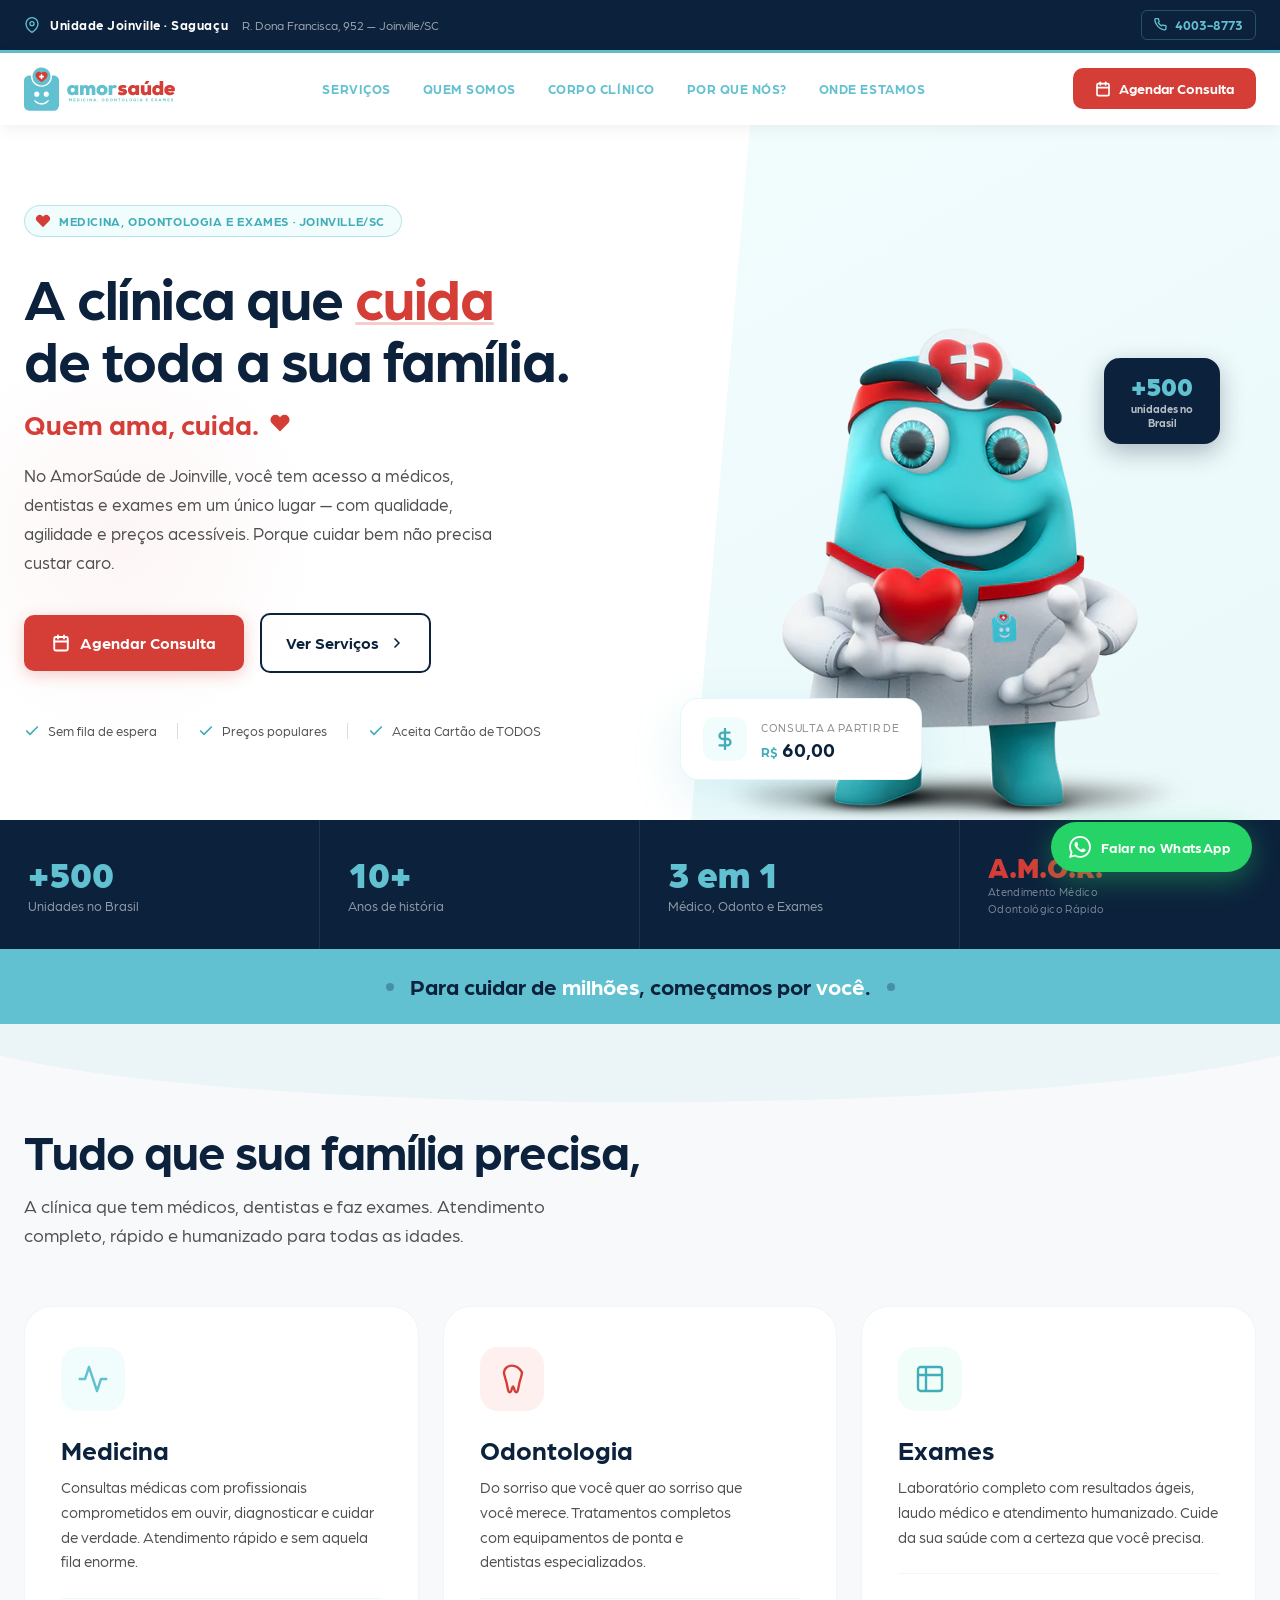
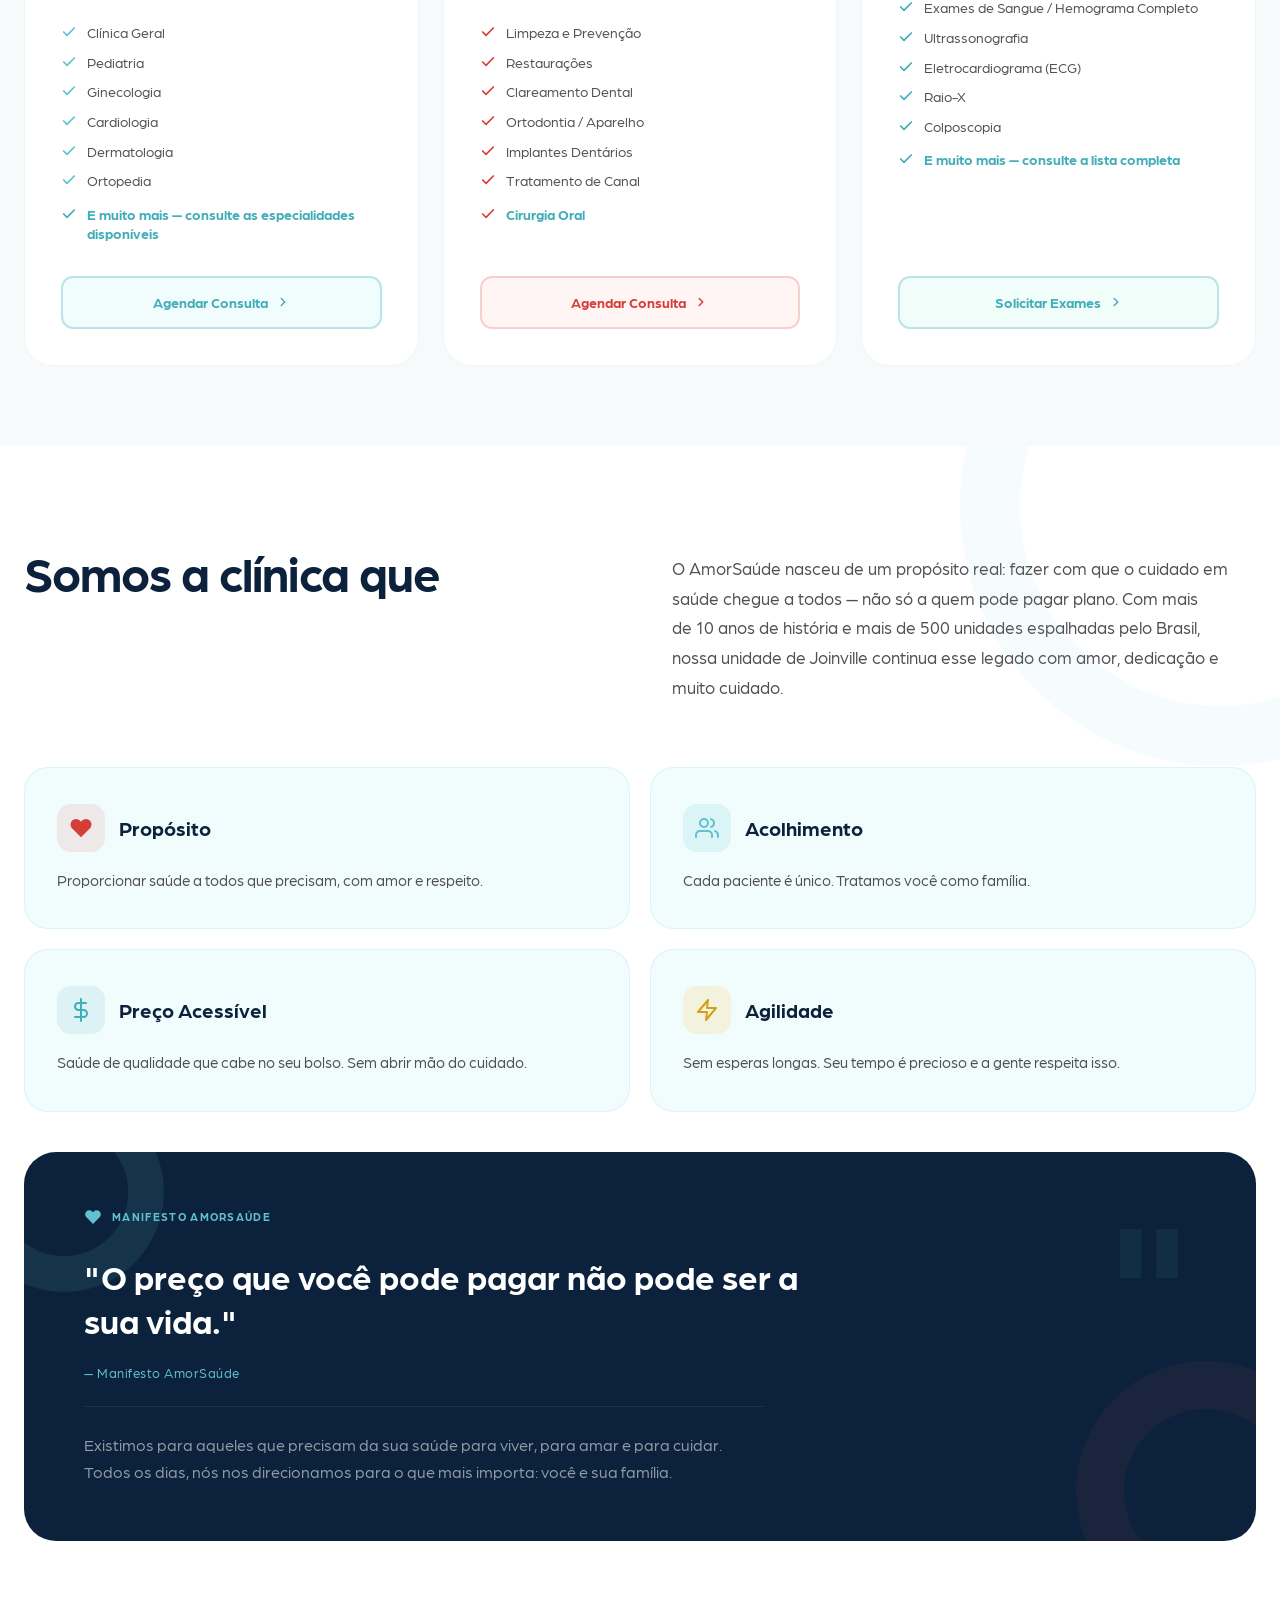
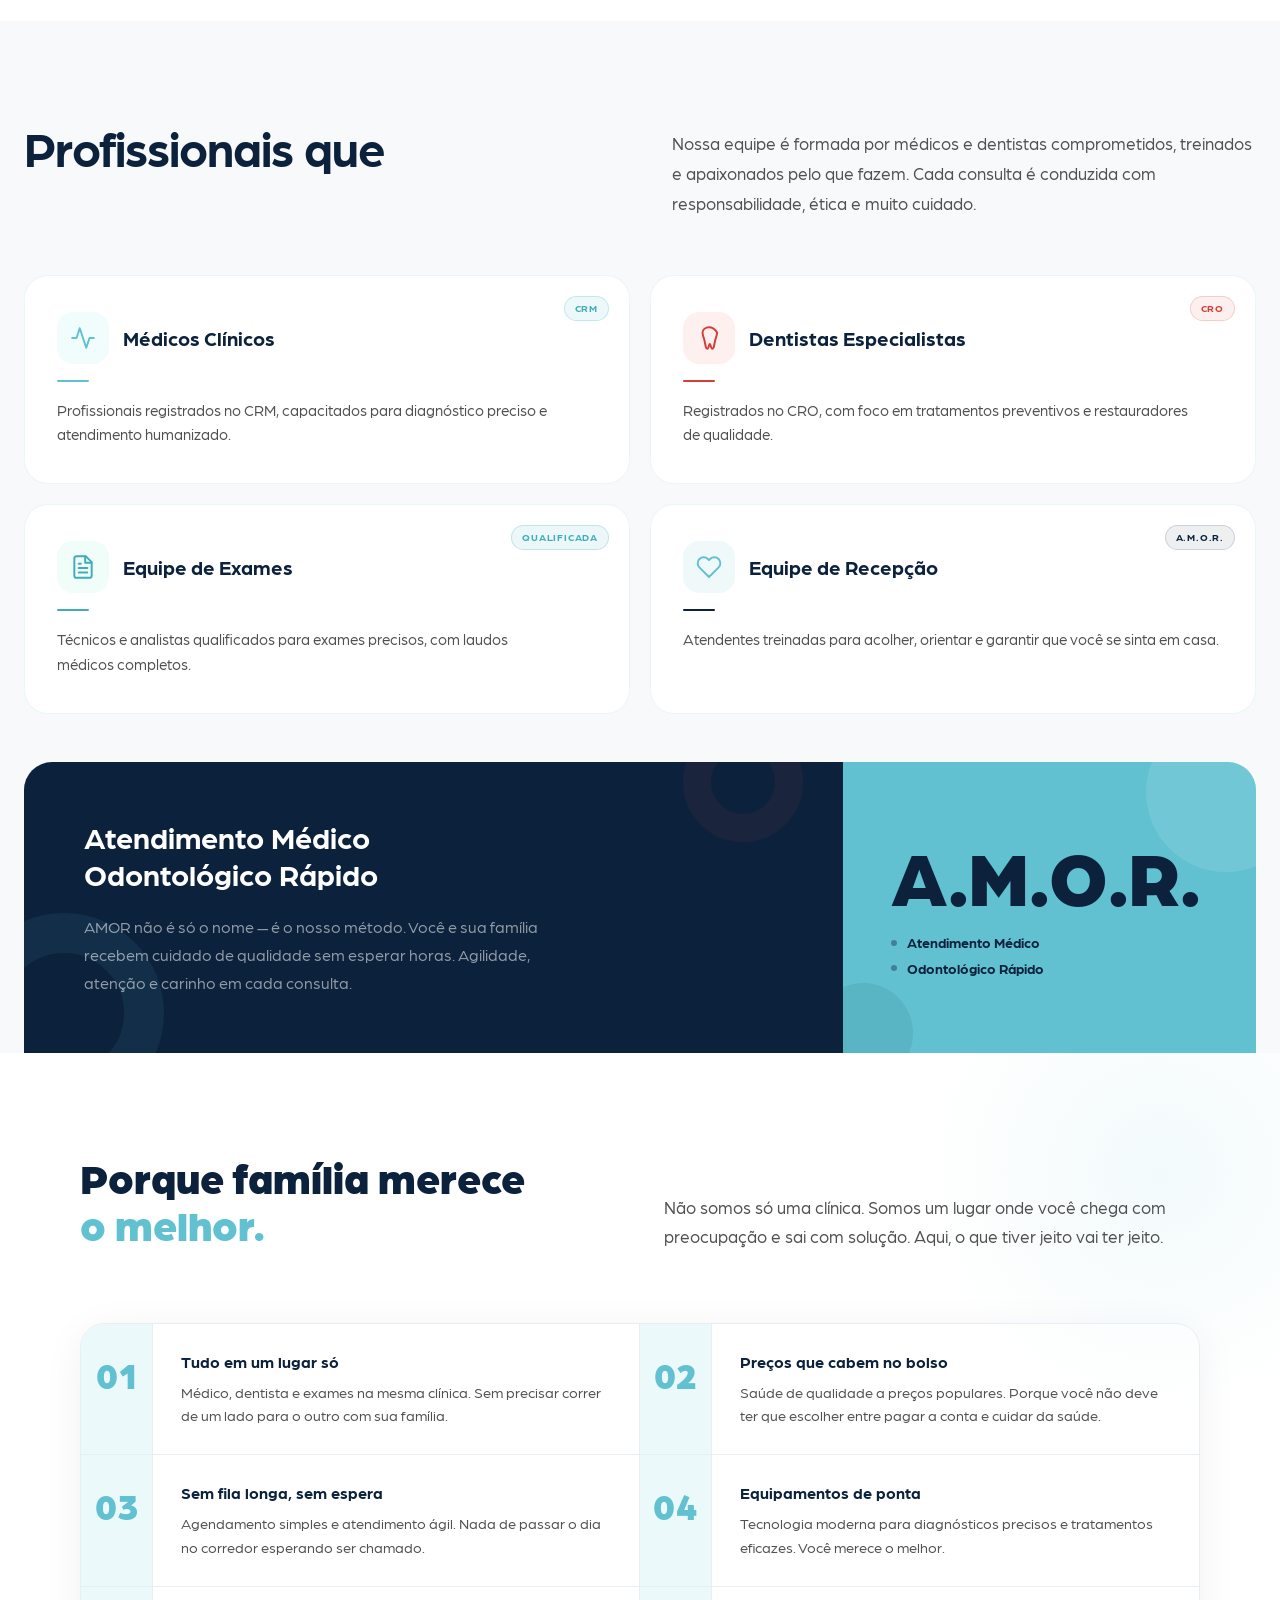
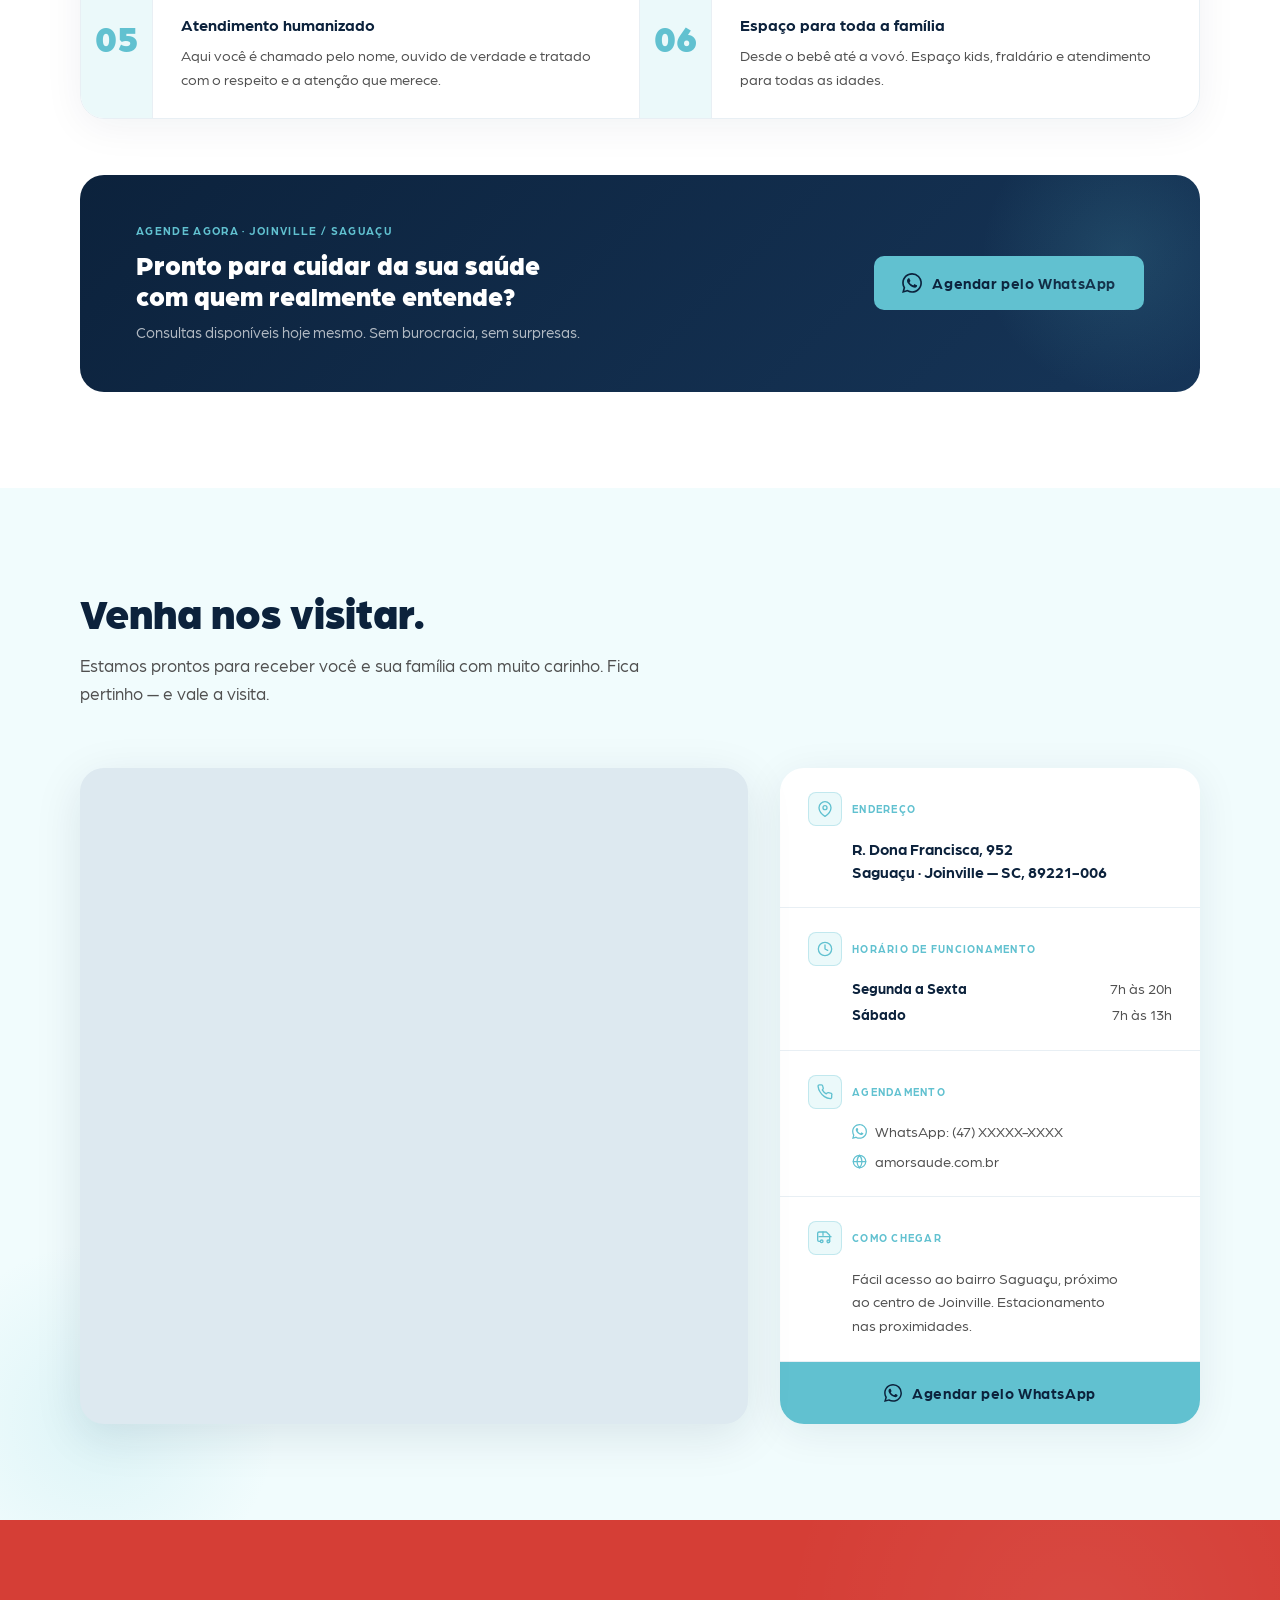
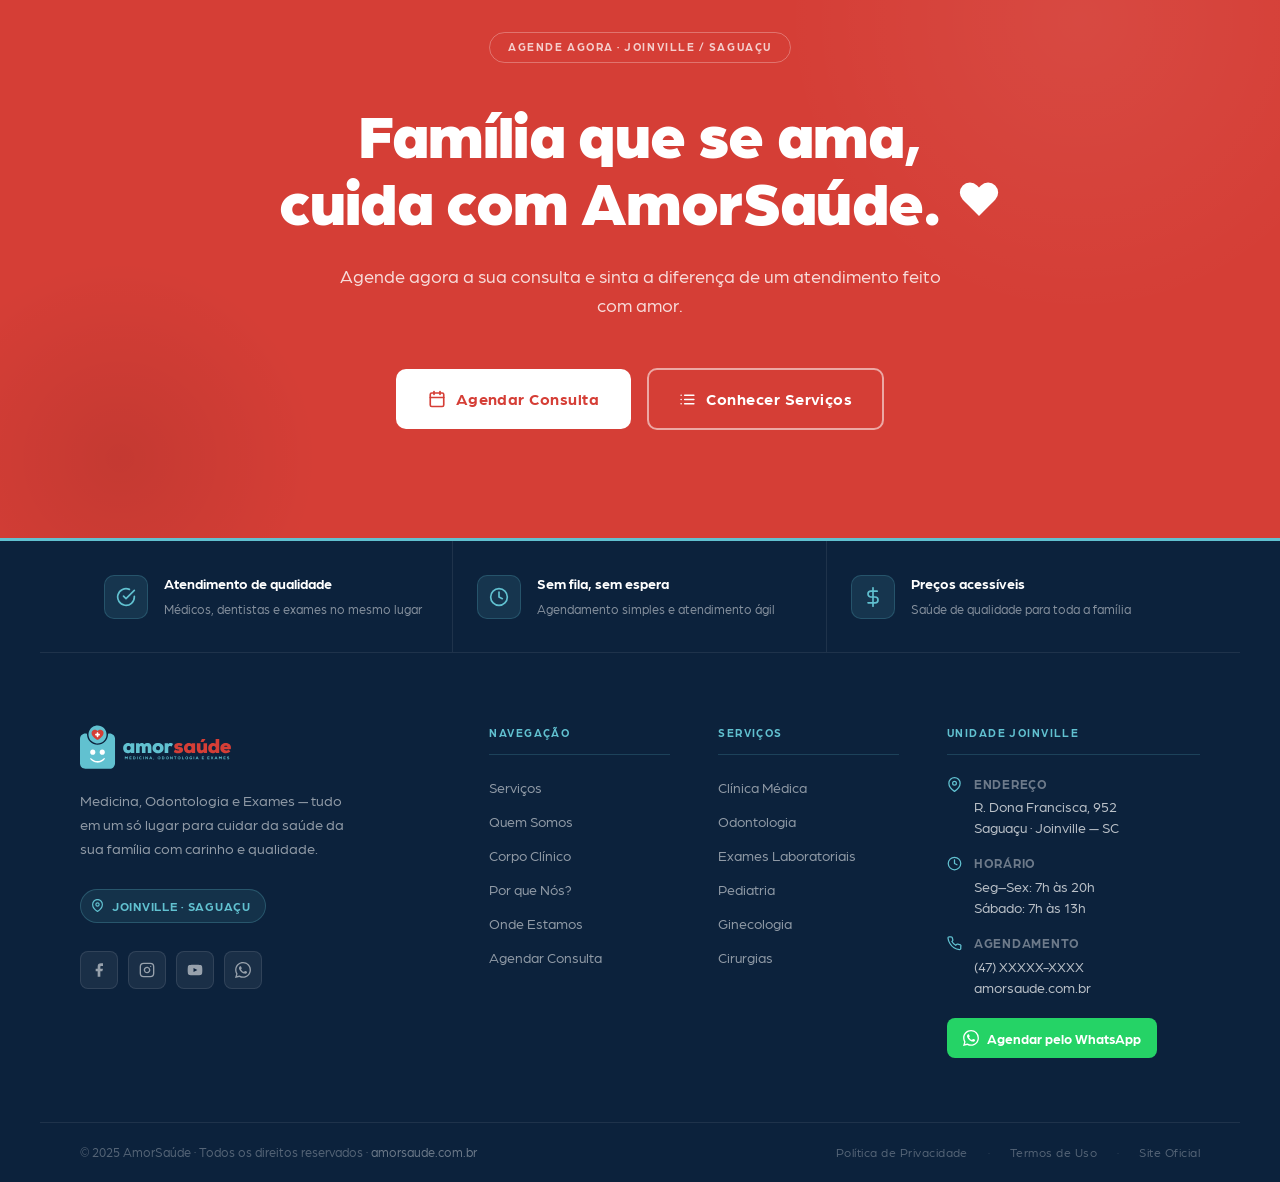
==== commit 3531eeaf: "arrumando dobras" ====
--- a/landing-joinville.html
+++ b/landing-joinville.html
@@ -2837,7 +2837,6 @@
 
     <!-- Header -->
     <div class="lp-reveal">
-      <p class="lp-sec-label">Seção 2 · Nossos Serviços</p>
       <h2 class="lp-sec-heading" id="servicos-heading">Tudo que sua família precisa,</h2>
       <p class="lp-sec-sub">A clínica que tem médicos, dentistas e faz exames. Atendimento completo, rápido e humanizado para todas as idades.</p>
     </div>
@@ -3020,7 +3019,6 @@
     <!-- ── Intro (header left / text right) ──────────────────── -->
     <div class="lp-qs-intro lp-reveal">
       <div>
-        <p class="lp-sec-label">Seção 3 · Quem Somos</p>
         <h2 class="lp-sec-heading" id="qs-heading">Somos a clínica que</h2>
       </div>
       <p class="lp-qs-intro-copy">
@@ -3131,7 +3129,6 @@
     <!-- Header -->
     <div class="lp-cc-header lp-reveal">
       <div>
-        <p class="lp-sec-label">Seção 4 · Corpo Clínico</p>
         <h2 class="lp-sec-heading" id="cc-heading">Profissionais que</h2>
       </div>
       <p class="lp-cc-intro-copy">
@@ -3250,7 +3247,6 @@
     <div class="lp-porquenos-header lp-reveal">
 
       <div class="lp-porquenos-header-left">
-        <span class="lp-sec-label">Seção 5 · Por que escolher o AmorSaúde?</span>
         <h2 class="lp-porquenos-h2" id="pn-heading">
           Porque família merece<br><em>o melhor.</em>
         </h2>
@@ -3374,7 +3370,6 @@
 
     <!-- Cabeçalho -->
     <div class="lp-onde-header lp-reveal">
-      <span class="lp-sec-label">Seção 6 · Onde Estamos</span>
       <h2 class="lp-onde-h2" id="onde-heading">Venha nos visitar.</h2>
       <p class="lp-onde-intro">
         Estamos prontos para receber você e sua família com muito carinho.
@@ -3537,7 +3532,7 @@
   <div class="lp-ctafinal-inner">
 
     <!-- Eyebrow -->
-    <div class="lp-cta-eyebrow lp-reveal">Seção 7 · CTA Final</div>
+    <div class="lp-cta-eyebrow lp-reveal">Agende agora · Joinville / Saguaçu</div>
 
     <!-- Headline 2 linhas -->
     <h2 class="lp-cta-headline lp-reveal" aria-label="Família que se ama, cuida com AmorSaúde.">
